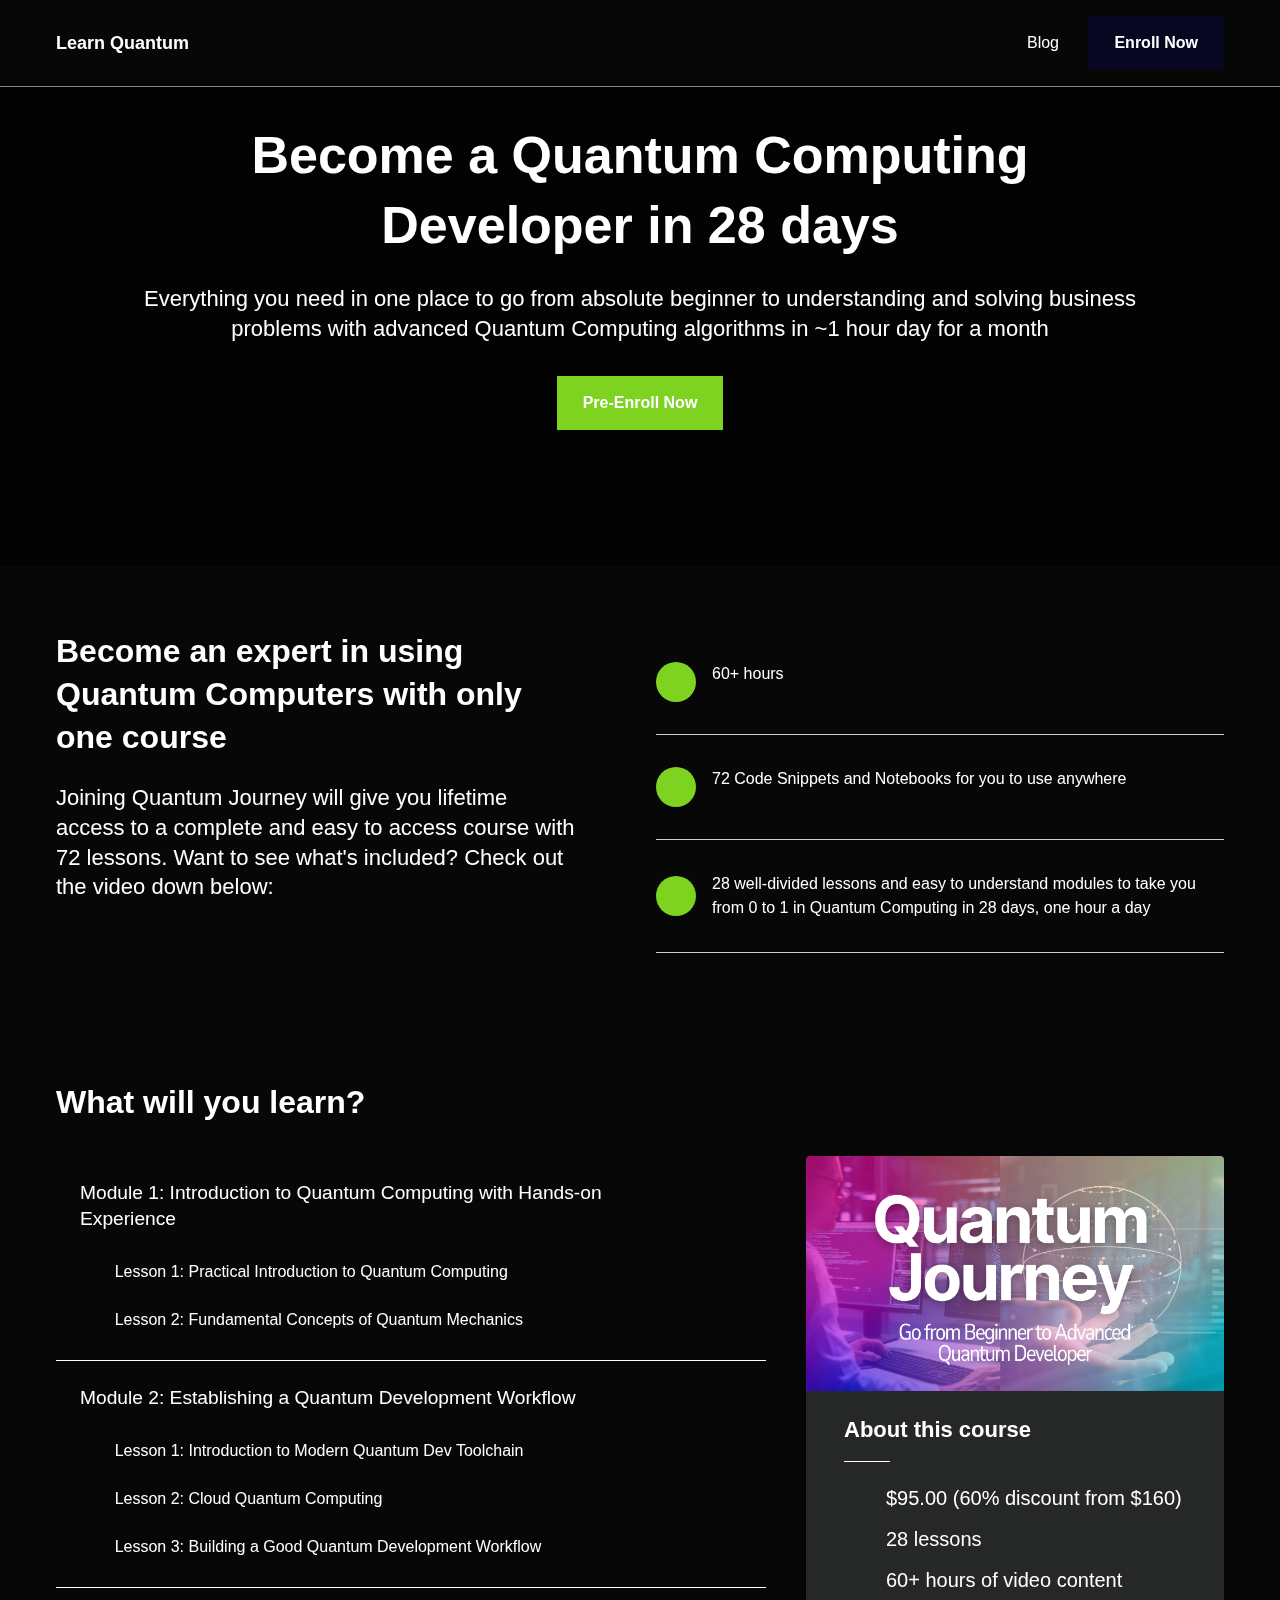
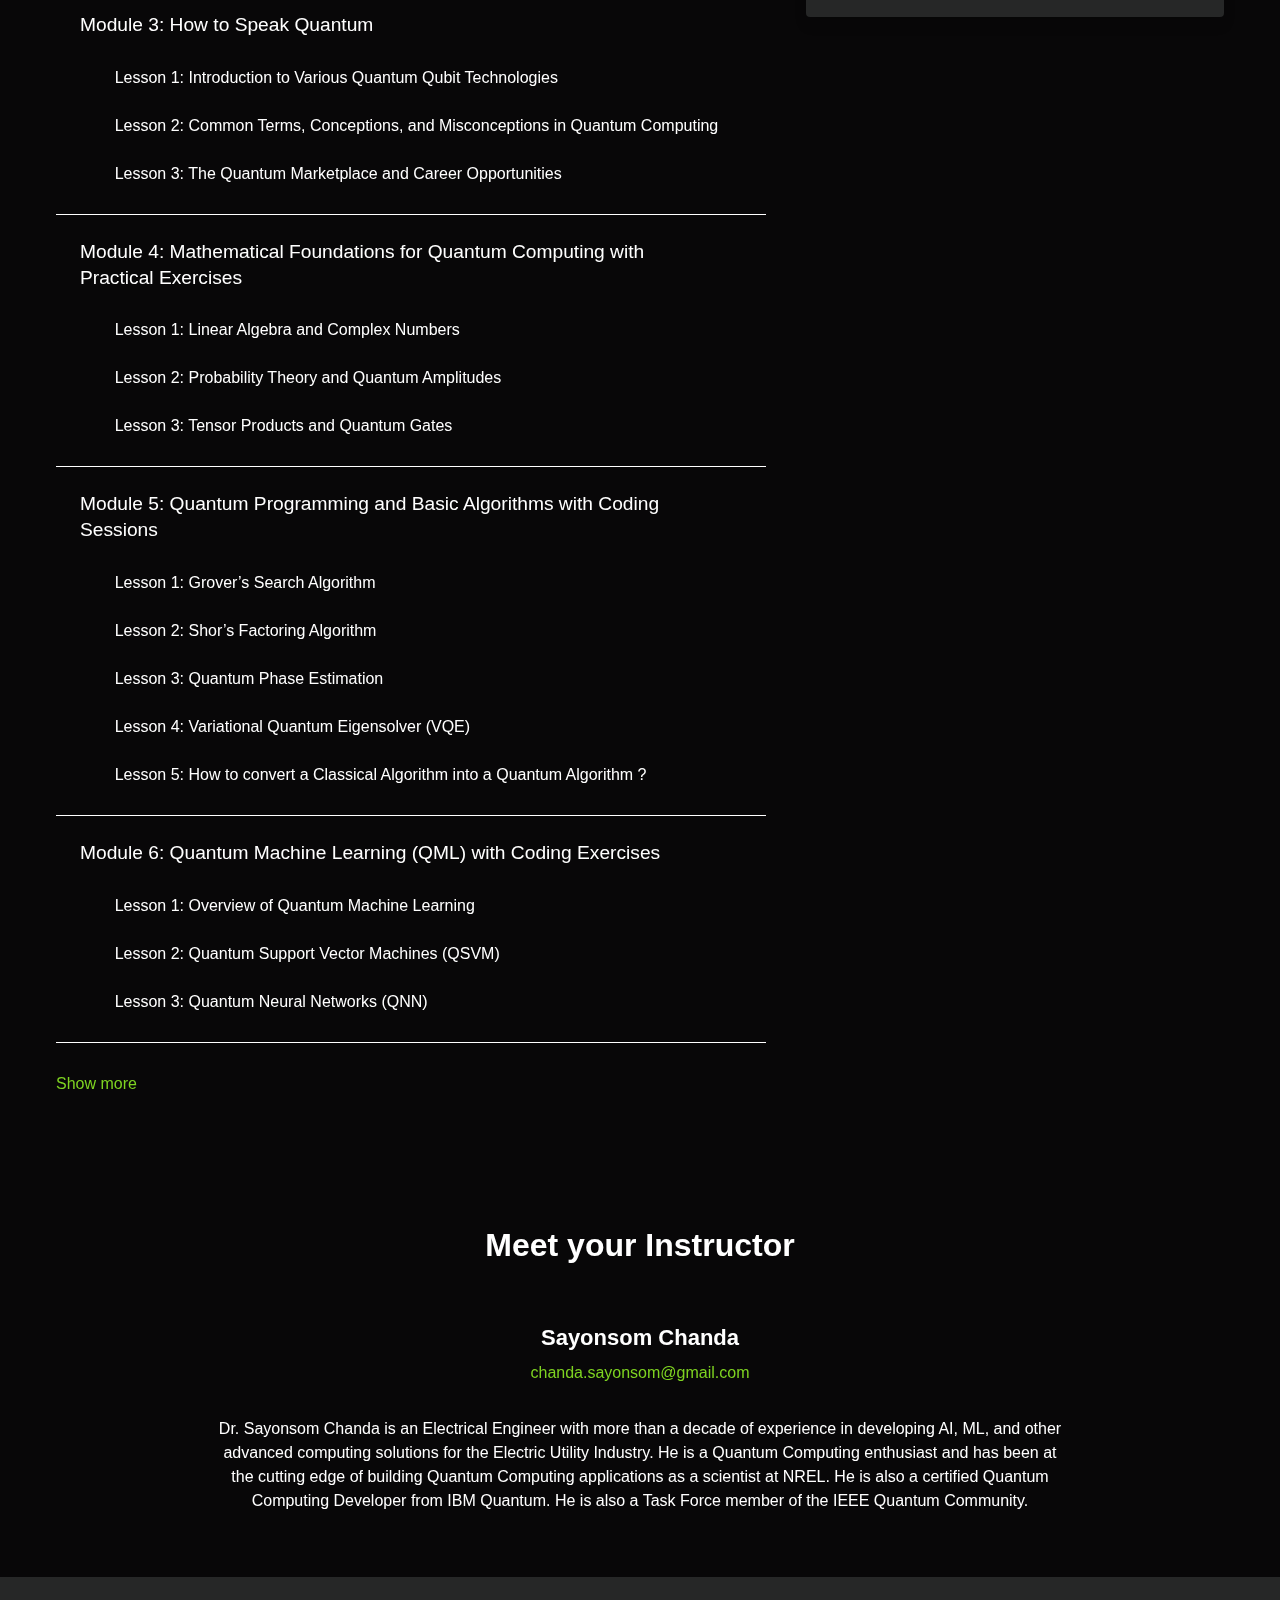
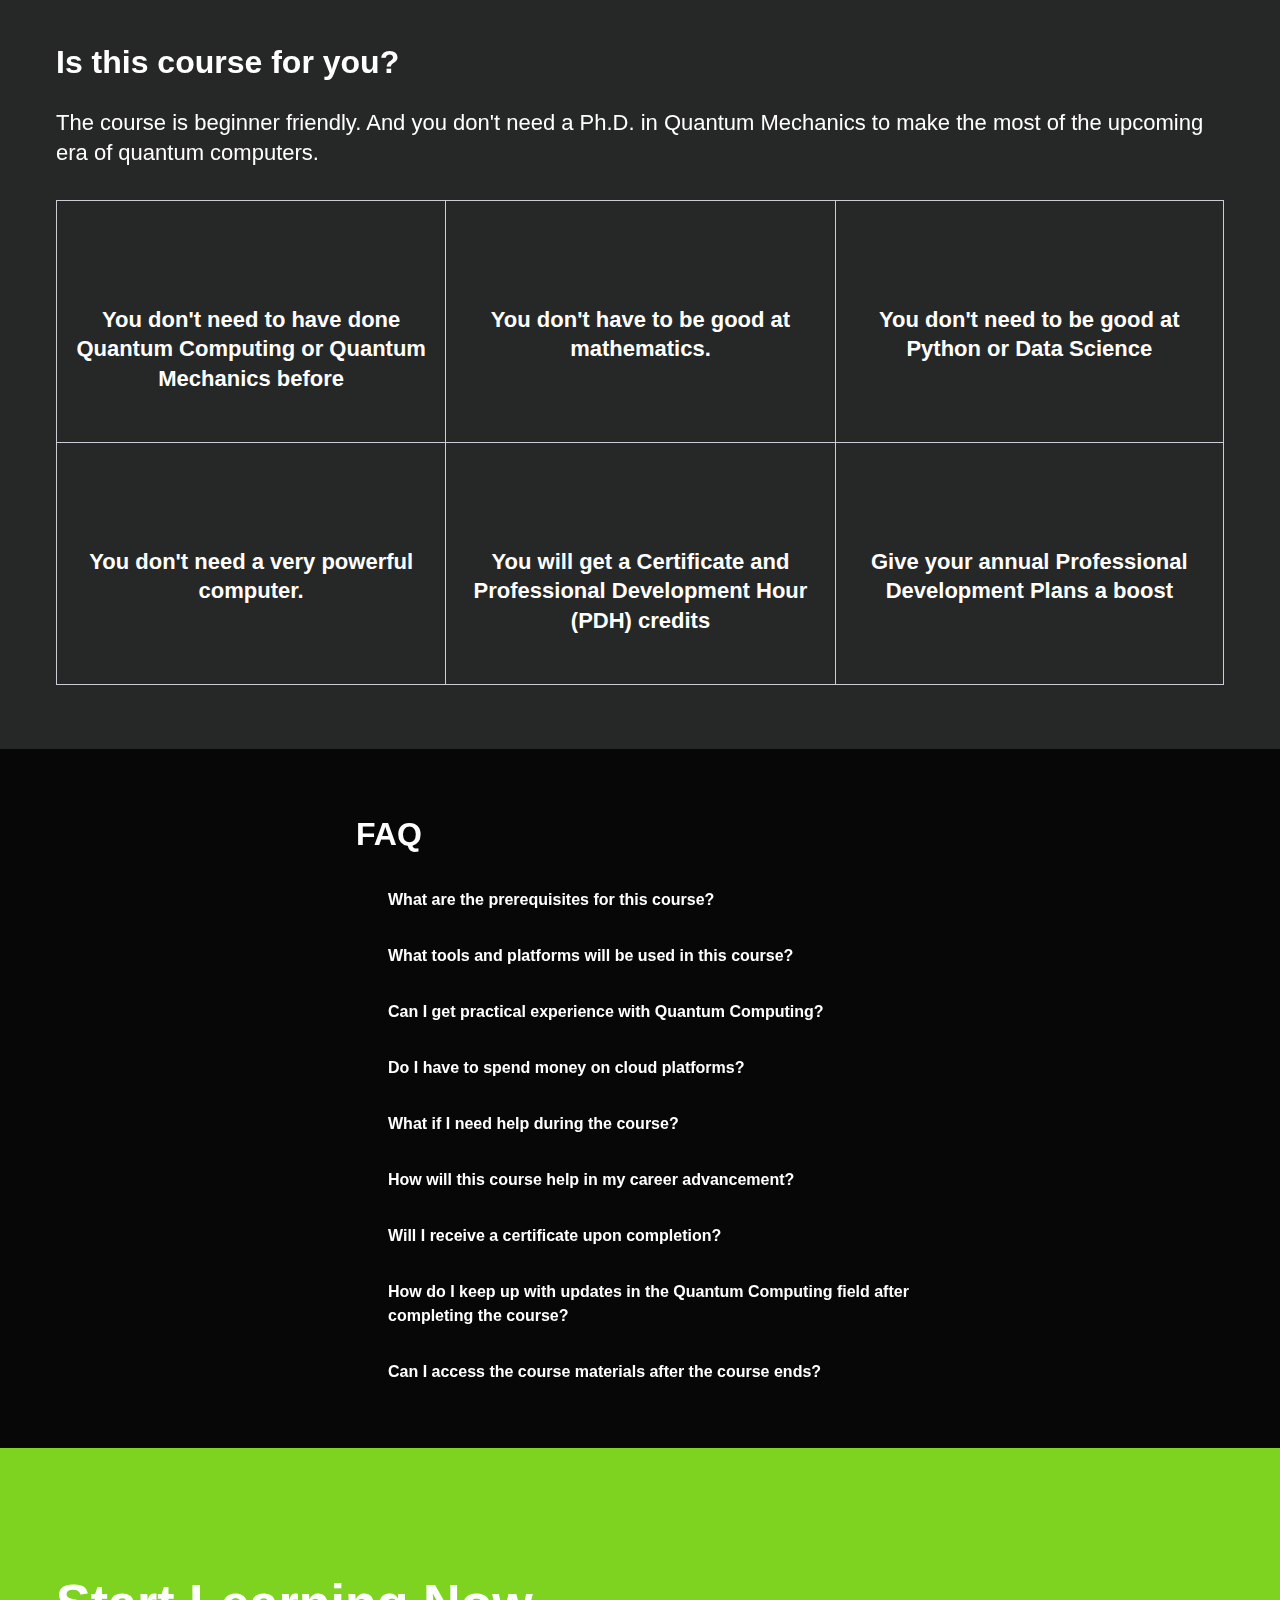
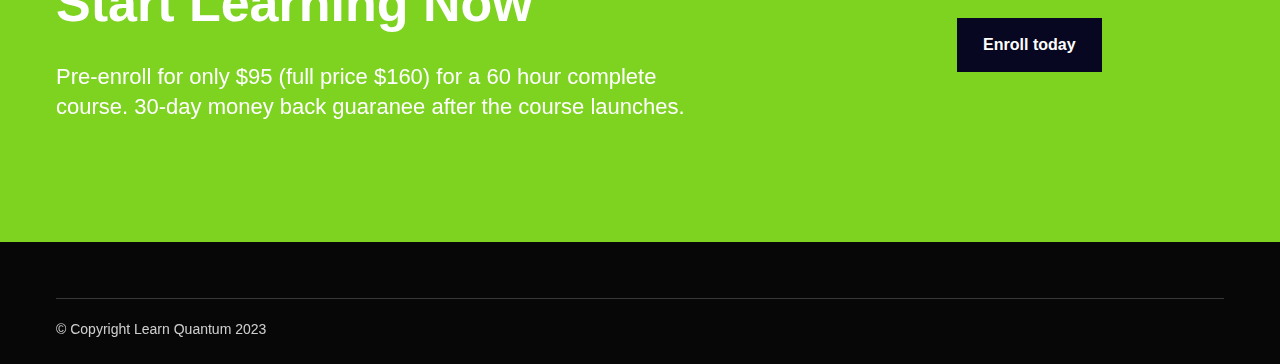
==== index.html @ 48085411 "Trying to fix the landing page issue" ====
<!DOCTYPE html>
<!-- saved from url=(0050)https://learnquantum.thinkific.com/courses/lessons -->
<html lang="en"><head><meta http-equiv="Content-Type" content="text/html; charset=UTF-8"><meta http-equiv="origin-trial" content="[base64]">
    <meta name="csrf-param" content="authenticity_token">
<meta name="csrf-token" content="tGWP9KN7c218ZkmlUDwcyHSHSH9ABCd+tDwhl5F++EhyB0mMakjumV2gH4F+7EODOamdtB4tlanwsJ3ir7+9jQ==">
<link rel="stylesheet" media="all" href="./Quantum Journey_ Become a Quantum Developer in 2024_files/custom_site_theme_required-b0a422668e16cb757b623d2a6876edcbf0896643931f4d630abeac7c22f41580.css">
<link href="./Quantum Journey_ Become a Quantum Developer in 2024_files/toga-icons.css" rel="stylesheet" type="text/css">
<link href="./Quantum Journey_ Become a Quantum Developer in 2024_files/toga-product-icons.css" rel="stylesheet" type="text/css">
<style type="text/css">
.remote-sign-in__vendor-logins .remote-sign-in__vendor-list-item {
  margin: 0 0.25rem;
}

.remote-sign-in__vendor-logins .remote-sign-in__vendor-list-item a:is(
  .facebook,
  .google,
  .linkedin,
  .apple,
  .thinkific-accounts
) {
  background-color: #ffffff;
  border: 1px solid #cacccd;
  font-size: 1.5rem;
  height: 3rem;
  width: 3rem;
}

.remote-sign-in__vendor-logins .remote-sign-in__vendor-list-item a.thinkific-accounts {
  display: inline-flex;
  position: relative;
  width: 48px;
  height: 48px;
  border: 1px solid #cacccd;
  border-radius: 100%;
  font-size: 6px;
  align-items: center;
  justify-content: center;
}

.thinkific-accounts:after {
  content: 'Thinkific Accounts';
  position: absolute;
  background: #889EE2;
  background: linear-gradient(to bottom, #889EE2, #A0CEE8);
  background-clip: text;
  color: transparent;
  -webkit-background-clip: text;
  -webkit-text-fill-color: transparent;
}

.remote-sign-in__vendor-logins .remote-sign-in__vendor-list-item a:is(
  :hover,
  :focus,
  :active
) {
  background-color: #f2f3f5;
  box-shadow: none;
}

.remote-sign-in__vendor-logins .remote-sign-in__vendor-list-item a.facebook i {
  color: #35579c;
}

.remote-sign-in__vendor-logins .remote-sign-in__vendor-list-item a.linkedin i {
  color: #007bba;
}

.remote-sign-in__vendor-logins .remote-sign-in__vendor-list-item a.apple i {
  color: #000000;
}

.remote-sign-in__vendor-logins .remote-sign-in__vendor-list-item a.google i {
  background: linear-gradient(to bottom left, transparent 49%, #fbbc05 50%) 0 25%/48% 40%,
  linear-gradient(to top left, transparent 49%, #fbbc05 50%) 0 75%/48% 40%,
  linear-gradient(-40deg, transparent 53%, #ea4335 54%),
  linear-gradient(45deg, transparent 46%, #4285f4 48%), #34a853;
  background-clip: text;
  background-repeat: no-repeat;
  color: transparent;
  -webkit-background-clip: text;
  -webkit-text-fill-color: transparent;
}
</style>









<script src="./Quantum Journey_ Become a Quantum Developer in 2024_files/cb=gapi.loaded_0" async=""></script><script src="./Quantum Journey_ Become a Quantum Developer in 2024_files/all.js" async="" crossorigin="anonymous"></script><script type="text/javascript" async="" src="./Quantum Journey_ Become a Quantum Developer in 2024_files/plusone.js" gapi_processed="true"></script><script id="twitter-wjs" src="./Quantum Journey_ Become a Quantum Developer in 2024_files/widgets.js"></script><script id="facebook-jssdk" src="./Quantum Journey_ Become a Quantum Developer in 2024_files/all(1).js"></script><script type="text/javascript" async="" src="./Quantum Journey_ Become a Quantum Developer in 2024_files/recaptcha__en.js" crossorigin="anonymous" integrity="sha384-jmuBB3ajBz67HkD9EOwlByuyyxCYut7RyJGCbt+luJzVIFeqE/GGKvIVjUTdjP4o"></script><script async="" src="./Quantum Journey_ Become a Quantum Developer in 2024_files/analytics.js"></script><script>
  window.Thinkific = window.Thinkific || {};
  window.Thinkific.translations = {"en.js_app_upload_image":"Preview (Click 'Save Changes' to keep this change)","en.js_app_checkout_coupons_please_wait":"Please wait...","en.js_app_checkout_manager_sign_up":"Sign up with LinkedIn","en.js_app_checkout_manager_sign_in":"Sign in with LinkedIn","en.js_app_invalid_coupon_code":"Invalid coupon code","en.js_app_checkout_please_wait":"Please wait...","en.js_app_payment_errors.invalid_number":"The card number is not a valid credit card number.","en.js_app_payment_errors.invalid_expiry_month":"The card's expiration month is invalid.","en.js_app_payment_errors.invalid_expiry_year":"The card's expiration year is invalid.","en.js_app_payment_errors.invalid_cvc":"The card's security code is invalid.","en.js_app_payment_errors.incorrect_number":"The card's number is incorrect.","en.js_app_payment_errors.expired_card":"The card has expired.","en.js_app_payment_errors.incorrect_cvc":"The card's security code is incorrect.","en.js_app_payment_errors.incorrect_zip":"The card's zip code failed validation.","en.js_app_payment_errors.card_declined":"The payment was declined. Please contact your bank and try again.","en.js_app_payment_errors.missing":"We couldn’t find a credit card for this customer.","en.js_app_payment_errors.processing_error":"An error occurred while processing the card.","en.js_app_payment_errors.incomplete_number":"The card number is incomplete.","en.js_app_payment_errors.incomplete_expiry":"The expiry date is incomplete.","en.js_app_payment_errors.incomplete_cvc":"The security code is incomplete.","en.js_app_payment_errors.payment_intent_authentication_failure":"Secure authentication couldn’t be completed. Please try using a different card.","en.js_app_payment_errors.setup_intent_authentication_failure":"Secure authentication couldn’t be completed. Please try using a different card.","en.js_app_payment_errors.transaction_declined":"The transaction was declined. Please try again.","en.js_app_payment_errors.add_card_contact_bank_error":"Your card could not be added. Please try another card or contact your card issuer for assistance.","en.js_app_payment_errors.add_card_try_again_error":"The card could not be added. Please try again.","en.js_app_payment_errors.insufficient_funds":"Your card cannot be saved due to insufficient funds. Please top up your card or try another card.","en.js_app_payment_errors.card_not_supported":"Your card does not support this type of purchase. Please try another card or contact your card issuer for assistance.","en.js_app_payment_errors.currency_not_supported":"Your payment was declined by your card issuer as this currency is not supported by your card. Please try another card."};
  
  window.Thinkific.t = function(key) {
    var locale = "en";
    var localeAndKey = locale + key
    translation = this.translations[localeAndKey];
    if (!translation) {
      // Currently stripe credit card form uses a regex to test for this prefix:
      // `Translation missing`, to indicate that the translation does not exist.
      // If this is changed then the regex in
      // app/assets/javascripts/libs/stripe_credit_card_form.js needs to change too.
      return "Translation missing: " + localeAndKey + "!"
    }
    return translation;
  };
</script>

<script>
  (function(i,s,o,g,r,a,m){i['GoogleAnalyticsObject']=r;i[r]=i[r]||function(){
    (i[r].q=i[r].q||[]).push(arguments)},i[r].l=1*new Date();a=s.createElement(o),
    m=s.getElementsByTagName(o)[0];a.async=1;a.src=g;m.parentNode.insertBefore(a,m)
  })(window,document,'script','//www.google-analytics.com/analytics.js','ga');
  
  var thinkific_google_analytics_disabled = ""
  if (!thinkific_google_analytics_disabled) {
    var tcd = "thinkific.com";
    ga('create', 'UA-30557184-1', 'auto', { 'cookieDomain': tcd });
    ga('send', 'pageview');
  }
  
  var tenantGoogleAnalyticsKey = "";
  
  if(tenantGoogleAnalyticsKey) {
    var tenantCD = "learnquantum.thinkific.com";
    ga('create', tenantGoogleAnalyticsKey, 'auto', { 'name': 'tenantTracker', 'cookieDomain': tenantCD });
    ga('tenantTracker.send', 'pageview');
  }
</script>

<!-- / VOLT-9: jQuery version upgrade ▼ -->
<script src="./Quantum Journey_ Become a Quantum Developer in 2024_files/jquery.min.js"></script>
<script src="./Quantum Journey_ Become a Quantum Developer in 2024_files/jquery-migrate.js"></script>
<!-- / VOLT-9: jQuery version upgrade ▲ -->
<script src="./Quantum Journey_ Become a Quantum Developer in 2024_files/rails.min.js"></script>
<script src="./Quantum Journey_ Become a Quantum Developer in 2024_files/application-themes-v2-d292764bf64fd2ede1c912b8f5d897aed18640cee6905c2816f23484d978fd7c.js"></script>

<script src="./Quantum Journey_ Become a Quantum Developer in 2024_files/api.js"></script>



    


<meta http-equiv="X-UA-Compatible" content="IE=edge">
<meta name="viewport" content="width=device-width, initial-scale=1">
<meta name="apple-mobile-web-app-status-bar-style" content="black">
<link rel="apple-touch-icon" type="image/png" href="https://cdn.thinkific.com/51/20180809/f1a1de9d3260c96d3a81ee781bc9808e.ico">
<link rel="icon" type="image/png" href="https://cdn.thinkific.com/51/20180809/f1a1de9d3260c96d3a81ee781bc9808e.ico">


  <meta property="og:site_name" content="Learn Quantum">

  <meta property="og:url" content="https://learnquantum.thinkific.com/courses/lessons">

  <meta property="og:title" content="Quantum Journey: Become a Quantum Developer in 2024">

  <meta name="description" content="Master the skills needed to lead in the fast-evolving field of quantum computing. Designed for seasoned data scientist or an aspiring AI professional, our comprehensive course offers hands-on experience with quantum algorithms, qubits, and quantum machine learning.">

  <meta property="og:description" content="Master the skills needed to lead in the fast-evolving field of quantum computing. Designed for seasoned data scientist or an aspiring AI professional, our comprehensive course offers hands-on experience with quantum algorithms, qubits, and quantum machine learning.">

  <meta property="og:image" content="https://import.cdn.thinkific.com/791593/cmye4fNTKlSrqMBE9ffw_Course%20Banner%20(760%20x%20420%20px).png">

  <meta name="twitter:card" content="summary_large_image">







  <title>Quantum Journey: Become a Quantum Developer in 2024</title>



  <meta name="keywords" content="quantum computing, qubits, quantum machine learning, artificial intelligence, machine learning, data science">





    

  

    



    

<style>
  
</style>





  <link href="./Quantum Journey_ Become a Quantum Developer in 2024_files/css" rel="stylesheet">

  <link href="./Quantum Journey_ Become a Quantum Developer in 2024_files/css(1)" rel="stylesheet">


<link href="./Quantum Journey_ Become a Quantum Developer in 2024_files/font-awesome.min.css" rel="stylesheet">


  <style type="text/css" data-bundle="true">/*! normalize.css v7.0.0 | MIT License | github.com/necolas/normalize.css */html{line-height:1.15;-ms-text-size-adjust:100%;-webkit-text-size-adjust:100%}body{margin:0}article,aside,footer,header,nav,section{display:block}h1{font-size:2em}figcaption,figure,main{display:block}figure{margin:1em 40px}hr{box-sizing:content-box;height:0;overflow:visible}pre{font-family:monospace, monospace;font-size:1em}a{background-color:transparent;-webkit-text-decoration-skip:objects}abbr[title]{border-bottom:none;text-decoration:underline;text-decoration:underline dotted}b,strong{font-weight:inherit}b,strong{font-weight:bolder}code,kbd,samp{font-family:monospace, monospace;font-size:1em}dfn{font-style:italic}mark{background-color:#ff0;color:#000}small{font-size:80%}sub,sup{font-size:75%;line-height:0;position:relative;vertical-align:baseline}sub{bottom:-0.25em}sup{top:-0.5em}audio,video{display:inline-block}audio:not([controls]){display:none;height:0}img{border-style:none}svg:not(:root){overflow:hidden}button,input,optgroup,select,textarea{font-family:sans-serif;font-size:100%;line-height:1.15;margin:0}button,input{overflow:visible}button,select{text-transform:none}button,html [type="button"],[type="reset"],[type="submit"]{-webkit-appearance:button}button::-moz-focus-inner,[type="button"]::-moz-focus-inner,[type="reset"]::-moz-focus-inner,[type="submit"]::-moz-focus-inner{border-style:none;padding:0}button:-moz-focusring,[type="button"]:-moz-focusring,[type="reset"]:-moz-focusring,[type="submit"]:-moz-focusring{outline:1px dotted ButtonText}fieldset{padding:0.35em 0.75em 0.625em}legend{box-sizing:border-box;color:inherit;display:table;max-width:100%;padding:0;white-space:normal}progress{display:inline-block;vertical-align:baseline}textarea{overflow:auto}[type="checkbox"],[type="radio"]{box-sizing:border-box;padding:0}[type="number"]::-webkit-inner-spin-button,[type="number"]::-webkit-outer-spin-button{height:auto}[type="search"]{-webkit-appearance:textfield;outline-offset:-2px}[type="search"]::-webkit-search-cancel-button,[type="search"]::-webkit-search-decoration{-webkit-appearance:none}::-webkit-file-upload-button{-webkit-appearance:button;font:inherit}details,menu{display:block}summary{display:list-item}canvas{display:inline-block}template{display:none}[hidden]{display:none}html,body,div,span,applet,object,iframe,h1,h2,h3,h4,h5,h6,p,blockquote,pre,a,abbr,acronym,address,big,cite,code,del,dfn,em,img,ins,kbd,q,s,samp,small,strike,strong,sub,sup,tt,var,b,u,i,dl,dt,dd,ol,ul,li,fieldset,form,label,legend,table,caption,tbody,tfoot,thead,tr,th,td,article,aside,canvas,details,embed,figure,figcaption,footer,header,hgroup,menu,nav,output,ruby,section,summary,time,mark,audio,video{margin-top:0}.owl-carousel,.owl-carousel .owl-item{-webkit-tap-highlight-color:transparent;position:relative}.owl-carousel{display:none;width:100%;z-index:1}.owl-carousel .owl-stage{position:relative;-ms-touch-action:pan-Y;-moz-backface-visibility:hidden}.owl-carousel .owl-stage:after{content:".";display:block;clear:both;visibility:hidden;line-height:0;height:0}.owl-carousel .owl-stage-outer{position:relative;overflow:hidden;-webkit-transform:translate3d(0, 0, 0)}.owl-carousel .owl-item,.owl-carousel .owl-wrapper{-webkit-backface-visibility:hidden;-moz-backface-visibility:hidden;-ms-backface-visibility:hidden;-webkit-transform:translate3d(0, 0, 0);-moz-transform:translate3d(0, 0, 0);-ms-transform:translate3d(0, 0, 0)}.owl-carousel .owl-item{min-height:1px;float:left;-webkit-backface-visibility:hidden;-webkit-touch-callout:none}.owl-carousel .owl-item img{display:block;width:100%}.owl-carousel .owl-dots.disabled,.owl-carousel .owl-nav.disabled{display:none}.no-js .owl-carousel,.owl-carousel.owl-loaded{display:block}.owl-carousel .owl-dot,.owl-carousel .owl-nav .owl-next,.owl-carousel .owl-nav .owl-prev{cursor:pointer;cursor:hand;-webkit-user-select:none;-khtml-user-select:none;-moz-user-select:none;-ms-user-select:none;user-select:none}.owl-carousel.owl-loading{opacity:0;display:block}.owl-carousel.owl-hidden{opacity:0}.owl-carousel.owl-refresh .owl-item{visibility:hidden}.owl-carousel.owl-drag .owl-item{-webkit-user-select:none;-moz-user-select:none;-ms-user-select:none;user-select:none}.owl-carousel.owl-grab{cursor:move;cursor:grab}.owl-carousel.owl-rtl{direction:rtl}.owl-carousel.owl-rtl .owl-item{float:right}.owl-carousel .animated{animation-duration:1s;animation-fill-mode:both}.owl-carousel .owl-animated-in{z-index:0}.owl-carousel .owl-animated-out{z-index:1}.owl-carousel .fadeOut{animation-name:fadeOut}@keyframes fadeOut{0%{opacity:1}100%{opacity:0}}.owl-height{transition:height .5s ease-in-out}.owl-carousel .owl-item .owl-lazy{opacity:0;transition:opacity .4s ease}.owl-carousel .owl-item img.owl-lazy{transform-style:preserve-3d}.owl-carousel .owl-video-wrapper{position:relative;height:100%;background:#000}.owl-carousel .owl-video-play-icon{position:absolute;height:80px;width:80px;left:50%;top:50%;margin-left:-40px;margin-top:-40px;background:url(owl.video.play.png) no-repeat;cursor:pointer;z-index:1;-webkit-backface-visibility:hidden;transition:transform .1s ease}.owl-carousel .owl-video-play-icon:hover{-ms-transform:scale(1.3, 1.3);transform:scale(1.3, 1.3)}.owl-carousel .owl-video-playing .owl-video-play-icon,.owl-carousel .owl-video-playing .owl-video-tn{display:none}.owl-carousel .owl-video-tn{opacity:0;height:100%;background-position:center center;background-repeat:no-repeat;background-size:contain;transition:opacity .4s ease}.owl-carousel .owl-video-frame{position:relative;z-index:1;height:100%;width:100%}html{font-size:16px;-ms-box-sizing:border-box;-moz-box-sizing:border-box;-webkit-box-sizing:border-box;box-sizing:border-box;scroll-behavior:smooth}@media all and (min-width: 768px){html{font-size:16px}}*,*:before,*:after{box-sizing:inherit}a{-webkit-transition:all 200ms ease;-moz-transition:all 200ms ease;transition:all 200ms ease;color:#7ed321}a:hover,a:focus,a:active{color:#569117}.open a{-webkit-transition:background-color 200ms ease,color 200ms ease;-moz-transition:background-color 200ms ease,color 200ms ease;transition:background-color 200ms ease,color 200ms ease}body{display:-webkit-box;display:-moz-box;display:box;display:-webkit-flex;display:-moz-flex;display:-ms-flexbox;display:flex;-webkit-box-orient:vertical;-moz-box-orient:vertical;-spec-box-orient:vertical;box-orient:vertical;-webkit-box-direction:normal;-moz-box-direction:normal;-spec-box-direction:normal;box-direction:normal;-webkit-flex-direction:column;-moz-flex-direction:column;-spec-flex-direction:column;flex-direction:column;-ms-flex-direction:column;position:relative;height:100vh;margin:0;padding:0;background-color:#080708;color:#fff;overflow-x:hidden}.button{-webkit-transition:all 200ms ease,font-size 200ms ease;-moz-transition:all 200ms ease,font-size 200ms ease;transition:all 200ms ease,font-size 200ms ease;display:inline-block;padding:16px 24px;border:2px solid transparent;border-radius:0;font-family:"Inter",sans-serif;font-size:16px;font-weight:600;line-height:normal;text-align:center;text-decoration:none;cursor:pointer}@media all and (min-width: 768px){.button{font-size:16px}}.button:active,.button:hover,.button:focus{-webkit-transition:all 300ms ease,box-shadow 400ms ease;-moz-transition:all 300ms ease,box-shadow 400ms ease;transition:all 300ms ease,box-shadow 400ms ease;box-shadow:0 8px 16px 0 rgba(0,0,0,0.25)}.button-block{display:block;width:100%}.button-large{padding:15px 30px}.button-primary{border:2px solid transparent;border-radius:0px;background-color:#7ed321;color:#fff}.button-primary:active,.button-primary:hover,.button-primary:focus{border-color:transparent;background:#569117;color:#fff;box-shadow:0px 1px 2px rgba(0,0,0,0.15)}.button-secondary{border:2px solid none;border-radius:0px;background-color:#070722;color:#fff}.button-secondary:active,.button-secondary:hover,.button-secondary:focus{border-color:none;background:#141461;color:#fff;box-shadow:0px 1px 2px rgba(0,0,0,0.15)}form,input,textarea,label,fieldset,legend,select,optgroup,option,datalist,keygen,output{color:#fff}form:focus,input:focus,textarea:focus,label:focus,fieldset:focus,legend:focus,select:focus,optgroup:focus,option:focus,datalist:focus,keygen:focus,output:focus{outline:2px solid #7ed321;outline-offset:-2px;outline-style:solid}fieldset{padding:0;border:0}input[type="text"],input[type="email"],input[type="password"],input[type="search"]{-webkit-appearance:none;-moz-appearance:none;-ms-appearance:none;-o-appearance:none;-spec-appearance:none;appearance:none}input[type="text"],input[type="text"]:active,input[type="text"]:hover,input[type="email"],input[type="email"]:active,input[type="email"]:hover,input[type="password"],input[type="password"]:active,input[type="password"]:hover,input[type="search"],input[type="search"]:active,input[type="search"]:hover{border-radius:0;-webkit-border-radius:0}input[type="text"]:active,input[type="text"]:hover,input[type="email"]:active,input[type="email"]:hover,input[type="password"]:active,input[type="password"]:hover,input[type="search"]:active,input[type="search"]:hover{border-color:#7ed321}input[type="checkbox"]{display:inline-block;width:auto;margin-right:0.5rem}select:active,select:hover{border-color:#7ed321}select.form__control{-webkit-appearance:none;-moz-appearance:none;-ms-appearance:none;-o-appearance:none;-spec-appearance:none;appearance:none;padding-right:32px}.form__group{display:-webkit-box;display:-moz-box;display:box;display:-webkit-flex;display:-moz-flex;display:-ms-flexbox;display:flex;-webkit-box-lines:multiple;-moz-box-lines:multiple;-spec-box-lines:multiple;box-lines:multiple;-webkit-flex-wrap:wrap;-moz-flex-wrap:wrap;-ms-flex-wrap:wrap;-spec-flex-wrap:wrap;flex-wrap:wrap;-webkit-box-align:center;-moz-box-align:center;-spec-box-align:center;box-align:center;-webkit-align-items:center;-moz-align-items:center;-ms-align-items:center;-o-align-items:center;-spec-align-items:center;align-items:center;-ms-flex-align:center;margin:0 0 1rem}.form__group:after,.form__group:before{-webkit-flex-basis:0;-moz-flex-basis:0;-spec-flex-basis:0;flex-basis:0;-ms-flex-preferred-size:0;order:1}.form__group .input__group{-webkit-flex-grow:1;-moz-flex-grow:1;-spec-flex-grow:1;flex-grow:1;-ms-flex-positive:1;width:100%}@media all and (min-width: 768px){.form__group .input__group{width:unset;margin-right:1rem}}.form__group .input__group:last-child{margin-top:1rem}@media all and (min-width: 768px){.form__group .input__group:last-child{margin-top:0;margin-right:0}}@media all and (max-width: 767px){.form__group .button{display:block;width:100%}}.form__group .form__notice{margin:0}.form__error-msg{display:inline-block;margin:0;color:#E75725;font-size:14px;font-weight:400}.form__label+.form__button-group{-webkit-align-self:flex-end;-moz-align-self:flex-end;-spec-align-self:flex-end;align-self:flex-end;-ms-flex-item-align:end;width:100%;padding-top:1rem}@media all and (min-width: 480px){.form__label+.form__button-group{width:25%;margin-left:1rem;padding-top:0}}@media all and (max-width: 479px){.form__button-group .button{width:100%}}.form__label{color:#fff;font-size:14px;font-weight:bold;line-height:2}.form__label input,.form__label textarea{display:block}.form__label input[type="checkbox"]{display:inline-block;width:auto;margin-right:5px;font-size:16px}.form__label--checkbox{font-weight:normal}.form__remember-me,.form__forgot-password{font-size:0.75rem;line-height:2}.form__forgot-password{margin-right:0;margin-left:auto;text-align:right}.form__select-label{display:inline-block;position:relative;width:100%}.form__select-label:after{display:block;position:absolute;top:50%;right:14px;font-family:"FontAwesome";font-size:1.2rem;content:"\f0d7";z-index:102;pointer-events:none}.form__select-no-label{display:inline-block;position:relative}.form__select-no-label:after{-webkit-transform:translatey(-50%);-moz-transform:translatey(-50%);-ms-transform:translatey(-50%);-o-transform:translatey(-50%);-spec-transform:translatey(-50%);transform:translatey(-50%);display:block;position:absolute;top:50%;right:14px;font-family:"FontAwesome";font-size:1rem;content:"\f0d7";z-index:101;pointer-events:none}.form__search{display:block;position:relative}.form__search:after{-webkit-transform:translatey(-50%);-moz-transform:translatey(-50%);-ms-transform:translatey(-50%);-o-transform:translatey(-50%);-spec-transform:translatey(-50%);transform:translatey(-50%);display:inline-block;position:absolute;top:50%;right:1rem;width:1rem;height:1rem;color:#fff;font-family:"FontAwesome";font-size:20px;line-height:1rem;text-align:center;content:"\f002";pointer-events:none}.form__control{-webkit-transition:border-color 200ms ease,outline 200ms ease;-moz-transition:border-color 200ms ease,outline 200ms ease;transition:border-color 200ms ease,outline 200ms ease;display:block;width:100%;padding:12px;border:2px solid #4c4e4e;border-radius:0;background-color:#262727;font-size:16px;line-height:normal}.form__control[readonly]{background-color:#252626}.form__control:active,.form__control:hover{-webkit-transition:border-color 200ms ease,outline 200ms ease;-moz-transition:border-color 200ms ease,outline 200ms ease;transition:border-color 200ms ease,outline 200ms ease}.form__control.form__control-search{padding-right:32px}.form__control.input--error{border:2px solid #E75725}.form__control.input--error:hover,.form__control.input--error:focus,.form__control.input--error:active{border-color:#E75725;outline-color:#E75725}.form__control.input--success{border:2px solid #216E2F}.form__control.input--success:hover,.form__control.input--success:focus,.form__control.input--success:active{border-color:#216E2F;outline-color:#216E2F}.form__notice,.form-error__list{width:100%;font-size:14px}.form__notice{font-style:italic}.form-error__list{color:#E75725}.honeypot-field{position:absolute;width:1px;height:1px;overflow:hidden}::-webkit-input-placeholder{color:#fff}::-moz-placeholder{color:#fff}:-ms-input-placeholder{color:#fff}:-moz-placeholder{color:#fff}::placeholder{color:#fff}ol,ul,li{margin:0;padding:0}ul{list-style:none}.section__body ol,.section__body ul{margin-left:2rem}.section__body ul{list-style:initial}figure{position:relative;margin:0 0 1rem}figure img{display:block;width:100%}figcaption{display:block;position:absolute;bottom:0;left:0;width:100%;padding:0.5rem 1rem;font-size:14px;font-style:italic;z-index:0}figcaption:before{display:block;position:absolute;top:0;left:0;width:100%;height:100%;background-color:#262727;content:"";opacity:0.7;z-index:-1}.img-responsive{display:block;width:100%;height:auto}.embed-responsive{position:relative;height:0;padding-bottom:56.25%}@media all and (min-width: 768px){.embed-responsive{padding-top:25px;padding-bottom:53.25%}}.embed-responsive iframe{position:absolute;top:0;left:0;width:100%;height:100%}@media all and (max-width: 767px){[class*="__wrapper"]>[class*="__menu"] ul{box-shadow:1px 1px 0 rgba(0,0,0,0.05)}}@media all and (min-width: 992px){[class*="__wrapper"]>[class*="__menu"] ul{box-shadow:1px 1px 0 rgba(0,0,0,0.05)}}[class*="__wrapper"]>[class*="__menu"] li{display:block}[class*="__wrapper"]>[class*="__menu"] li a{-webkit-transition:color 0 ease;-moz-transition:color 0 ease;transition:color 0 ease;display:block;position:relative;padding:8px 16px;background-color:#262727;color:#7ed321;font-weight:500;text-align:left;text-decoration:none}[class*="__wrapper"]>[class*="__menu"] li a:active,[class*="__wrapper"]>[class*="__menu"] li a:hover{color:#569117}[class*="__wrapper"]>[class*="__menu"] li a:before{-webkit-transition:width 200ms ease-in-out;-moz-transition:width 200ms ease-in-out;transition:width 200ms ease-in-out;display:block;position:absolute;top:0;left:0;width:0;height:100%;background-color:#7ed321;content:""}[class*="__wrapper"]>[class*="__menu"] li a:active:before,[class*="__wrapper"]>[class*="__menu"] li a:hover:before,[class*="__wrapper"]>[class*="__menu"] li a.active:before{-webkit-transition:width 300ms ease-in-out;-moz-transition:width 300ms ease-in-out;transition:width 300ms ease-in-out;width:5px}@media screen and (min-width: 768px) and (max-width: 991px){[class*="__wrapper"]>[class*="__menu"] ul{border:0;border-bottom:1px solid #CACCD6;font-size:0}[class*="__wrapper"]>[class*="__menu"] li{display:inline-block;width:auto}[class*="__wrapper"]>[class*="__menu"] li:first-child a{border-left:1px solid #CACCD6}[class*="__wrapper"]>[class*="__menu"] li a{position:relative;top:1px;border-top:1px solid #CACCD6;border-right:1px solid #CACCD6;background-color:#262727;font-size:16px}[class*="__wrapper"]>[class*="__menu"] li a:before{content:none}[class*="__wrapper"]>[class*="__menu"] li a.active{border-bottom:1px solid #262727;background:#080708}}.pagination{display:-webkit-box;display:-moz-box;display:box;display:-webkit-flex;display:-moz-flex;display:-ms-flexbox;display:flex;-webkit-box-lines:multiple;-moz-box-lines:multiple;-spec-box-lines:multiple;box-lines:multiple;-webkit-flex-wrap:wrap;-moz-flex-wrap:wrap;-ms-flex-wrap:wrap;-spec-flex-wrap:wrap;flex-wrap:wrap;justify-content:center;width:100%}.pagination:after,.pagination:before{-webkit-flex-basis:0;-moz-flex-basis:0;-spec-flex-basis:0;flex-basis:0;-ms-flex-preferred-size:0;order:1}@media all and (min-width: 768px){.pagination{margin:0 0 2rem}}.pagination__pages{list-style:none}.pagination__pages li{display:inline-block}.pagination__pages li.active a{color:#7ed321}.pagination__pages li.active a:after{content:""}.pagination__pages a{position:relative;color:#569117;font-size:16px;font-weight:bold;text-decoration:none}@media all and (min-width: 768px){.pagination__pages a{font-size:14px}}.pagination__pages a:active,.pagination__pages a:hover{color:#7ed321}.pagination__pages .fa{margin:0 5px;font-size:1rem;font-weight:normal;vertical-align:middle}@media all and (min-width: 768px){.pagination__pages .fa{font-size:0.5rem}}.pagination__page-number{margin:0 2.5px}.pagination__page-number:active:after,.pagination__page-number:hover:after{content:""}.pagination__page-number:after{display:inline-block;position:absolute;bottom:-3px;left:0;width:100%;height:2px;background-color:#7ed321;content:none}.card{display:-webkit-box;display:-moz-box;display:box;display:-webkit-flex;display:-moz-flex;display:-ms-flexbox;display:flex;-webkit-box-orient:vertical;-moz-box-orient:vertical;-spec-box-orient:vertical;box-orient:vertical;-webkit-box-direction:normal;-moz-box-direction:normal;-spec-box-direction:normal;box-direction:normal;-webkit-flex-direction:column;-moz-flex-direction:column;-spec-flex-direction:column;flex-direction:column;-ms-flex-direction:column;-webkit-transition:-webkit-transform 200ms ease,background-color 200ms ease,box-shadow 200ms ease;-moz-transition:-moz-transform 200ms ease,background-color 200ms ease,box-shadow 200ms ease;transition:transform 200ms ease,background-color 200ms ease,box-shadow 200ms ease;position:relative;height:100%;border-radius:4px;background-color:#262727;color:#fff;text-decoration:none;box-shadow:0 1px 2px 0 rgba(0,0,0,0.15);-webkit-border-radius:4px;-moz-border-radius:4px;overflow:hidden}.card:active,.card:focus,.card:hover{-webkit-transition:-webkit-transform 200ms ease,background-color 200ms ease,box-shadow 200ms ease;-moz-transition:-moz-transform 200ms ease,background-color 200ms ease,box-shadow 200ms ease;transition:transform 200ms ease,background-color 200ms ease,box-shadow 200ms ease;background-color:#080708;color:#fff;box-shadow:0px 8px 12px 0px rgba(0,0,0,0.15)}.card h2,.card h3{color:#fff}.card a{text-decoration:none}.card__img-container{display:-webkit-box;display:-moz-box;display:box;display:-webkit-flex;display:-moz-flex;display:-ms-flexbox;display:flex;position:relative}.card__img{aspect-ratio:16 / 9;width:100%;object-fit:cover}.card__body-container{display:-webkit-box;display:-moz-box;display:box;display:-webkit-flex;display:-moz-flex;display:-ms-flexbox;display:flex;-webkit-box-orient:vertical;-moz-box-orient:vertical;-spec-box-orient:vertical;box-orient:vertical;-webkit-box-direction:normal;-moz-box-direction:normal;-spec-box-direction:normal;box-direction:normal;-webkit-flex-direction:column;-moz-flex-direction:column;-spec-flex-direction:column;flex-direction:column;-ms-flex-direction:column;height:100%}.card__body{width:100%;height:100%;padding:16px}.card__category{margin-bottom:8px;color:#fff;font-size:14px;text-transform:uppercase}.card__name{display:-webkit-box;text-overflow:ellipsis;overflow:hidden;-webkit-box-orient:vertical;-webkit-line-clamp:3;margin:0 0 1rem;font-family:"Libre Baskerville",sans-serif;font-size:20px;font-weight:600;line-height:1.25;margin-bottom:0}.card__product-info{display:-webkit-box;display:-moz-box;display:box;display:-webkit-flex;display:-moz-flex;display:-ms-flexbox;display:flex;-webkit-box-align:center;-moz-box-align:center;-spec-box-align:center;box-align:center;-webkit-align-items:center;-moz-align-items:center;-ms-align-items:center;-o-align-items:center;-spec-align-items:center;align-items:center;-ms-flex-align:center;color:#fff;font-size:14px}.card__product-info .toga-icon{margin-right:8px}.card__description{display:-webkit-box;text-overflow:ellipsis;overflow:hidden;-webkit-box-orient:vertical;-webkit-line-clamp:3;margin-top:8px;margin-bottom:0;color:#fff;font-weight:400}.card__price{display:-webkit-box;display:-moz-box;display:box;display:-webkit-flex;display:-moz-flex;display:-ms-flexbox;display:flex;margin-bottom:0;color:#fff;font-size:14px;line-height:1.5}.card__price-container{padding:0 16px 16px}.card__price-container strong{flex-shrink:0;margin-right:8px;color:#fff;font-family:"Libre Baskerville",sans-serif;font-size:20px;font-weight:600;line-height:1.35}.card__badge{display:inline-block;padding:4px 12px;border-radius:4px;box-shadow:0 1px 2px 0 rgba(0,0,0,0.15)}.card__badge--presell{display:block;position:absolute;top:16px;right:16px;background-color:#7ed321;color:#fff;z-index:103}.card__badge--free{background-color:#F0F8F1;color:#216E2F}.card__reviews{display:-webkit-box;display:-moz-box;display:box;display:-webkit-flex;display:-moz-flex;display:-ms-flexbox;display:flex;-webkit-box-align:center;-moz-box-align:center;-spec-box-align:center;box-align:center;-webkit-align-items:center;-moz-align-items:center;-ms-align-items:center;-o-align-items:center;-spec-align-items:center;align-items:center;-ms-flex-align:center;margin-top:8px;color:#fff;font-size:14px}.card__reviews .review__star{color:#FCCD56}.card__reviews-average{margin-left:8px;color:#fff;font-weight:bold}.card--community .toga-icon-people{font-size:18px}.card--category .card__body-container{padding:16px}.card--featured{-webkit-box-orient:vertical;-moz-box-orient:vertical;-spec-box-orient:vertical;box-orient:vertical;-webkit-box-direction:normal;-moz-box-direction:normal;-spec-box-direction:normal;box-direction:normal;-webkit-flex-direction:column;-moz-flex-direction:column;-spec-flex-direction:column;flex-direction:column;-ms-flex-direction:column}@media all and (min-width: 992px){.card--featured{-webkit-box-orient:horizontal;-moz-box-orient:horizontal;-spec-box-orient:horizontal;box-orient:horizontal;-webkit-box-direction:normal;-moz-box-direction:normal;-spec-box-direction:normal;box-direction:normal;-webkit-flex-direction:row;-moz-flex-direction:row;-spec-flex-direction:row;flex-direction:row;-ms-flex-direction:row}}@media all and (min-width: 992px){.card--featured .card__name{-webkit-line-clamp:2}.card--featured .card__img{width:368px}.card--featured .card__body-container{-webkit-box-orient:horizontal;-moz-box-orient:horizontal;-spec-box-orient:horizontal;box-orient:horizontal;-webkit-box-direction:normal;-moz-box-direction:normal;-spec-box-direction:normal;box-direction:normal;-webkit-flex-direction:row;-moz-flex-direction:row;-spec-flex-direction:row;flex-direction:row;-ms-flex-direction:row;-webkit-flex-basis:100%;-moz-flex-basis:100%;-spec-flex-basis:100%;flex-basis:100%;-ms-flex-preferred-size:100%}.card--featured .card__body{display:-webkit-box;display:-moz-box;display:box;display:-webkit-flex;display:-moz-flex;display:-ms-flexbox;display:flex;-webkit-box-orient:vertical;-moz-box-orient:vertical;-spec-box-orient:vertical;box-orient:vertical;-webkit-box-direction:normal;-moz-box-direction:normal;-spec-box-direction:normal;box-direction:normal;-webkit-flex-direction:column;-moz-flex-direction:column;-spec-flex-direction:column;flex-direction:column;-ms-flex-direction:column;color:unset}.card--featured .card__body:focus{outline-offset:-2px}.card--featured .card__price-container{display:-webkit-box;display:-moz-box;display:box;display:-webkit-flex;display:-moz-flex;display:-ms-flexbox;display:flex;-webkit-box-pack:justify;-moz-box-pack:justify;-spec-box-pack:justify;box-pack:justify;-webkit-justify-content:space-between;-moz-justify-content:space-between;-ms-justify-content:space-between;-o-justify-content:space-between;-spec-justify-content:space-between;justify-content:space-between;-ms-flex-pack:justify;width:100%;margin-top:auto;padding:16px 0 0}.card--featured .card__price{padding-right:16px}.card--featured .card__button{flex-shrink:0;align-self:flex-end;margin-left:0}}.card--featured .card__price-container{padding-left:0}.card--featured .card__button{margin:16px}.card--dashboard .card__name{margin-bottom:32px;text-align:center;text-transform:none}.card--dashboard .card__name--community{margin-bottom:16px}.card--dashboard .card__course-link{text-decoration:none}.card--dashboard .card__course-link:focus{outline:transparent}.card--dashboard .card__body{position:relative;height:auto}.card--dashboard .card__body--large{padding:46px 16px 0}.card--dashboard .card__posts{margin-top:auto;margin-bottom:46px;color:#fff;line-height:1;text-align:center}.card--dashboard .card__coming-soon{opacity:0.75}.card--dashboard .card__coming-soon .fa{display:block}.card--dashboard .card__progress--circle{-webkit-transform:translatex(-50%);-moz-transform:translatex(-50%);-ms-transform:translatex(-50%);-o-transform:translatex(-50%);-spec-transform:translatex(-50%);transform:translatex(-50%);position:absolute;top:-30px;left:50%;width:60px;height:60px;margin:0 auto;text-align:left;z-index:103}.card--dashboard .card__progress--circle .circle .fill,.card--dashboard .card__progress--circle .circle .mask{-webkit-backface-visibility:hidden;-spec-backface-visibility:hidden;backface-visibility:hidden;-webkit-transition:-webkit-transform 400ms ease;-moz-transition:-moz-transform 400ms ease;transition:transform 400ms ease;position:absolute;width:60px;height:60px;border-radius:50%}.card--dashboard .card__progress--circle .circle .mask{clip:rect(0, 60px, 60px, 30px)}.card--dashboard .card__progress--circle .circle .mask .fill{background-color:#7ed321;clip:rect(0, 30px, 60px, 0)}.card--dashboard .card__progress--circle .progress__percentage{position:absolute;width:54px;height:54px;margin-top:3px;margin-left:3px;border-radius:50%;background-color:#262727;color:#7ed321;font-family:"Libre Baskerville",sans-serif;font-size:0.75rem;line-height:54px;text-align:center;box-shadow:0 2px 4px 0 rgba(0,0,0,0.05)}.card--dashboard .card__progress--circle .progress__percentage:before{position:absolute;top:0;left:0;width:54px;height:54px;border:1px solid #CACCD6;border-radius:50%;content:""}.card--dashboard .card__progress--circle[data-progress="1"] .circle .fill,.card--dashboard .card__progress--circle[data-progress="1"] .circle .mask.full{-webkit-transition-delay:1s;-moz-transition-delay:1s;-spec-transition-delay:1s;transition-delay:1s;-webkit-transform:rotate(1.8deg);-moz-transform:rotate(1.8deg);-ms-transform:rotate(1.8deg);-o-transform:rotate(1.8deg);-spec-transform:rotate(1.8deg);transform:rotate(1.8deg)}.card--dashboard .card__progress--circle[data-progress="1"] .circle .fill.fix{-webkit-transform:rotate(3.6deg);-moz-transform:rotate(3.6deg);-ms-transform:rotate(3.6deg);-o-transform:rotate(3.6deg);-spec-transform:rotate(3.6deg);transform:rotate(3.6deg)}.card--dashboard .card__progress--circle[data-progress="2"] .circle .fill,.card--dashboard .card__progress--circle[data-progress="2"] .circle .mask.full{-webkit-transition-delay:1s;-moz-transition-delay:1s;-spec-transition-delay:1s;transition-delay:1s;-webkit-transform:rotate(3.6deg);-moz-transform:rotate(3.6deg);-ms-transform:rotate(3.6deg);-o-transform:rotate(3.6deg);-spec-transform:rotate(3.6deg);transform:rotate(3.6deg)}.card--dashboard .card__progress--circle[data-progress="2"] .circle .fill.fix{-webkit-transform:rotate(7.2deg);-moz-transform:rotate(7.2deg);-ms-transform:rotate(7.2deg);-o-transform:rotate(7.2deg);-spec-transform:rotate(7.2deg);transform:rotate(7.2deg)}.card--dashboard .card__progress--circle[data-progress="3"] .circle .fill,.card--dashboard .card__progress--circle[data-progress="3"] .circle .mask.full{-webkit-transition-delay:1s;-moz-transition-delay:1s;-spec-transition-delay:1s;transition-delay:1s;-webkit-transform:rotate(5.4deg);-moz-transform:rotate(5.4deg);-ms-transform:rotate(5.4deg);-o-transform:rotate(5.4deg);-spec-transform:rotate(5.4deg);transform:rotate(5.4deg)}.card--dashboard .card__progress--circle[data-progress="3"] .circle .fill.fix{-webkit-transform:rotate(10.8deg);-moz-transform:rotate(10.8deg);-ms-transform:rotate(10.8deg);-o-transform:rotate(10.8deg);-spec-transform:rotate(10.8deg);transform:rotate(10.8deg)}.card--dashboard .card__progress--circle[data-progress="4"] .circle .fill,.card--dashboard .card__progress--circle[data-progress="4"] .circle .mask.full{-webkit-transition-delay:1s;-moz-transition-delay:1s;-spec-transition-delay:1s;transition-delay:1s;-webkit-transform:rotate(7.2deg);-moz-transform:rotate(7.2deg);-ms-transform:rotate(7.2deg);-o-transform:rotate(7.2deg);-spec-transform:rotate(7.2deg);transform:rotate(7.2deg)}.card--dashboard .card__progress--circle[data-progress="4"] .circle .fill.fix{-webkit-transform:rotate(14.4deg);-moz-transform:rotate(14.4deg);-ms-transform:rotate(14.4deg);-o-transform:rotate(14.4deg);-spec-transform:rotate(14.4deg);transform:rotate(14.4deg)}.card--dashboard .card__progress--circle[data-progress="5"] .circle .fill,.card--dashboard .card__progress--circle[data-progress="5"] .circle .mask.full{-webkit-transition-delay:1s;-moz-transition-delay:1s;-spec-transition-delay:1s;transition-delay:1s;-webkit-transform:rotate(9deg);-moz-transform:rotate(9deg);-ms-transform:rotate(9deg);-o-transform:rotate(9deg);-spec-transform:rotate(9deg);transform:rotate(9deg)}.card--dashboard .card__progress--circle[data-progress="5"] .circle .fill.fix{-webkit-transform:rotate(18deg);-moz-transform:rotate(18deg);-ms-transform:rotate(18deg);-o-transform:rotate(18deg);-spec-transform:rotate(18deg);transform:rotate(18deg)}.card--dashboard .card__progress--circle[data-progress="6"] .circle .fill,.card--dashboard .card__progress--circle[data-progress="6"] .circle .mask.full{-webkit-transition-delay:1s;-moz-transition-delay:1s;-spec-transition-delay:1s;transition-delay:1s;-webkit-transform:rotate(10.8deg);-moz-transform:rotate(10.8deg);-ms-transform:rotate(10.8deg);-o-transform:rotate(10.8deg);-spec-transform:rotate(10.8deg);transform:rotate(10.8deg)}.card--dashboard .card__progress--circle[data-progress="6"] .circle .fill.fix{-webkit-transform:rotate(21.6deg);-moz-transform:rotate(21.6deg);-ms-transform:rotate(21.6deg);-o-transform:rotate(21.6deg);-spec-transform:rotate(21.6deg);transform:rotate(21.6deg)}.card--dashboard .card__progress--circle[data-progress="7"] .circle .fill,.card--dashboard .card__progress--circle[data-progress="7"] .circle .mask.full{-webkit-transition-delay:1s;-moz-transition-delay:1s;-spec-transition-delay:1s;transition-delay:1s;-webkit-transform:rotate(12.6deg);-moz-transform:rotate(12.6deg);-ms-transform:rotate(12.6deg);-o-transform:rotate(12.6deg);-spec-transform:rotate(12.6deg);transform:rotate(12.6deg)}.card--dashboard .card__progress--circle[data-progress="7"] .circle .fill.fix{-webkit-transform:rotate(25.2deg);-moz-transform:rotate(25.2deg);-ms-transform:rotate(25.2deg);-o-transform:rotate(25.2deg);-spec-transform:rotate(25.2deg);transform:rotate(25.2deg)}.card--dashboard .card__progress--circle[data-progress="8"] .circle .fill,.card--dashboard .card__progress--circle[data-progress="8"] .circle .mask.full{-webkit-transition-delay:1s;-moz-transition-delay:1s;-spec-transition-delay:1s;transition-delay:1s;-webkit-transform:rotate(14.4deg);-moz-transform:rotate(14.4deg);-ms-transform:rotate(14.4deg);-o-transform:rotate(14.4deg);-spec-transform:rotate(14.4deg);transform:rotate(14.4deg)}.card--dashboard .card__progress--circle[data-progress="8"] .circle .fill.fix{-webkit-transform:rotate(28.8deg);-moz-transform:rotate(28.8deg);-ms-transform:rotate(28.8deg);-o-transform:rotate(28.8deg);-spec-transform:rotate(28.8deg);transform:rotate(28.8deg)}.card--dashboard .card__progress--circle[data-progress="9"] .circle .fill,.card--dashboard .card__progress--circle[data-progress="9"] .circle .mask.full{-webkit-transition-delay:1s;-moz-transition-delay:1s;-spec-transition-delay:1s;transition-delay:1s;-webkit-transform:rotate(16.2deg);-moz-transform:rotate(16.2deg);-ms-transform:rotate(16.2deg);-o-transform:rotate(16.2deg);-spec-transform:rotate(16.2deg);transform:rotate(16.2deg)}.card--dashboard .card__progress--circle[data-progress="9"] .circle .fill.fix{-webkit-transform:rotate(32.4deg);-moz-transform:rotate(32.4deg);-ms-transform:rotate(32.4deg);-o-transform:rotate(32.4deg);-spec-transform:rotate(32.4deg);transform:rotate(32.4deg)}.card--dashboard .card__progress--circle[data-progress="10"] .circle .fill,.card--dashboard .card__progress--circle[data-progress="10"] .circle .mask.full{-webkit-transition-delay:1s;-moz-transition-delay:1s;-spec-transition-delay:1s;transition-delay:1s;-webkit-transform:rotate(18deg);-moz-transform:rotate(18deg);-ms-transform:rotate(18deg);-o-transform:rotate(18deg);-spec-transform:rotate(18deg);transform:rotate(18deg)}.card--dashboard .card__progress--circle[data-progress="10"] .circle .fill.fix{-webkit-transform:rotate(36deg);-moz-transform:rotate(36deg);-ms-transform:rotate(36deg);-o-transform:rotate(36deg);-spec-transform:rotate(36deg);transform:rotate(36deg)}.card--dashboard .card__progress--circle[data-progress="11"] .circle .fill,.card--dashboard .card__progress--circle[data-progress="11"] .circle .mask.full{-webkit-transition-delay:1s;-moz-transition-delay:1s;-spec-transition-delay:1s;transition-delay:1s;-webkit-transform:rotate(19.8deg);-moz-transform:rotate(19.8deg);-ms-transform:rotate(19.8deg);-o-transform:rotate(19.8deg);-spec-transform:rotate(19.8deg);transform:rotate(19.8deg)}.card--dashboard .card__progress--circle[data-progress="11"] .circle .fill.fix{-webkit-transform:rotate(39.6deg);-moz-transform:rotate(39.6deg);-ms-transform:rotate(39.6deg);-o-transform:rotate(39.6deg);-spec-transform:rotate(39.6deg);transform:rotate(39.6deg)}.card--dashboard .card__progress--circle[data-progress="12"] .circle .fill,.card--dashboard .card__progress--circle[data-progress="12"] .circle .mask.full{-webkit-transition-delay:1s;-moz-transition-delay:1s;-spec-transition-delay:1s;transition-delay:1s;-webkit-transform:rotate(21.6deg);-moz-transform:rotate(21.6deg);-ms-transform:rotate(21.6deg);-o-transform:rotate(21.6deg);-spec-transform:rotate(21.6deg);transform:rotate(21.6deg)}.card--dashboard .card__progress--circle[data-progress="12"] .circle .fill.fix{-webkit-transform:rotate(43.2deg);-moz-transform:rotate(43.2deg);-ms-transform:rotate(43.2deg);-o-transform:rotate(43.2deg);-spec-transform:rotate(43.2deg);transform:rotate(43.2deg)}.card--dashboard .card__progress--circle[data-progress="13"] .circle .fill,.card--dashboard .card__progress--circle[data-progress="13"] .circle .mask.full{-webkit-transition-delay:1s;-moz-transition-delay:1s;-spec-transition-delay:1s;transition-delay:1s;-webkit-transform:rotate(23.4deg);-moz-transform:rotate(23.4deg);-ms-transform:rotate(23.4deg);-o-transform:rotate(23.4deg);-spec-transform:rotate(23.4deg);transform:rotate(23.4deg)}.card--dashboard .card__progress--circle[data-progress="13"] .circle .fill.fix{-webkit-transform:rotate(46.8deg);-moz-transform:rotate(46.8deg);-ms-transform:rotate(46.8deg);-o-transform:rotate(46.8deg);-spec-transform:rotate(46.8deg);transform:rotate(46.8deg)}.card--dashboard .card__progress--circle[data-progress="14"] .circle .fill,.card--dashboard .card__progress--circle[data-progress="14"] .circle .mask.full{-webkit-transition-delay:1s;-moz-transition-delay:1s;-spec-transition-delay:1s;transition-delay:1s;-webkit-transform:rotate(25.2deg);-moz-transform:rotate(25.2deg);-ms-transform:rotate(25.2deg);-o-transform:rotate(25.2deg);-spec-transform:rotate(25.2deg);transform:rotate(25.2deg)}.card--dashboard .card__progress--circle[data-progress="14"] .circle .fill.fix{-webkit-transform:rotate(50.4deg);-moz-transform:rotate(50.4deg);-ms-transform:rotate(50.4deg);-o-transform:rotate(50.4deg);-spec-transform:rotate(50.4deg);transform:rotate(50.4deg)}.card--dashboard .card__progress--circle[data-progress="15"] .circle .fill,.card--dashboard .card__progress--circle[data-progress="15"] .circle .mask.full{-webkit-transition-delay:1s;-moz-transition-delay:1s;-spec-transition-delay:1s;transition-delay:1s;-webkit-transform:rotate(27deg);-moz-transform:rotate(27deg);-ms-transform:rotate(27deg);-o-transform:rotate(27deg);-spec-transform:rotate(27deg);transform:rotate(27deg)}.card--dashboard .card__progress--circle[data-progress="15"] .circle .fill.fix{-webkit-transform:rotate(54deg);-moz-transform:rotate(54deg);-ms-transform:rotate(54deg);-o-transform:rotate(54deg);-spec-transform:rotate(54deg);transform:rotate(54deg)}.card--dashboard .card__progress--circle[data-progress="16"] .circle .fill,.card--dashboard .card__progress--circle[data-progress="16"] .circle .mask.full{-webkit-transition-delay:1s;-moz-transition-delay:1s;-spec-transition-delay:1s;transition-delay:1s;-webkit-transform:rotate(28.8deg);-moz-transform:rotate(28.8deg);-ms-transform:rotate(28.8deg);-o-transform:rotate(28.8deg);-spec-transform:rotate(28.8deg);transform:rotate(28.8deg)}.card--dashboard .card__progress--circle[data-progress="16"] .circle .fill.fix{-webkit-transform:rotate(57.6deg);-moz-transform:rotate(57.6deg);-ms-transform:rotate(57.6deg);-o-transform:rotate(57.6deg);-spec-transform:rotate(57.6deg);transform:rotate(57.6deg)}.card--dashboard .card__progress--circle[data-progress="17"] .circle .fill,.card--dashboard .card__progress--circle[data-progress="17"] .circle .mask.full{-webkit-transition-delay:1s;-moz-transition-delay:1s;-spec-transition-delay:1s;transition-delay:1s;-webkit-transform:rotate(30.6deg);-moz-transform:rotate(30.6deg);-ms-transform:rotate(30.6deg);-o-transform:rotate(30.6deg);-spec-transform:rotate(30.6deg);transform:rotate(30.6deg)}.card--dashboard .card__progress--circle[data-progress="17"] .circle .fill.fix{-webkit-transform:rotate(61.2deg);-moz-transform:rotate(61.2deg);-ms-transform:rotate(61.2deg);-o-transform:rotate(61.2deg);-spec-transform:rotate(61.2deg);transform:rotate(61.2deg)}.card--dashboard .card__progress--circle[data-progress="18"] .circle .fill,.card--dashboard .card__progress--circle[data-progress="18"] .circle .mask.full{-webkit-transition-delay:1s;-moz-transition-delay:1s;-spec-transition-delay:1s;transition-delay:1s;-webkit-transform:rotate(32.4deg);-moz-transform:rotate(32.4deg);-ms-transform:rotate(32.4deg);-o-transform:rotate(32.4deg);-spec-transform:rotate(32.4deg);transform:rotate(32.4deg)}.card--dashboard .card__progress--circle[data-progress="18"] .circle .fill.fix{-webkit-transform:rotate(64.8deg);-moz-transform:rotate(64.8deg);-ms-transform:rotate(64.8deg);-o-transform:rotate(64.8deg);-spec-transform:rotate(64.8deg);transform:rotate(64.8deg)}.card--dashboard .card__progress--circle[data-progress="19"] .circle .fill,.card--dashboard .card__progress--circle[data-progress="19"] .circle .mask.full{-webkit-transition-delay:1s;-moz-transition-delay:1s;-spec-transition-delay:1s;transition-delay:1s;-webkit-transform:rotate(34.2deg);-moz-transform:rotate(34.2deg);-ms-transform:rotate(34.2deg);-o-transform:rotate(34.2deg);-spec-transform:rotate(34.2deg);transform:rotate(34.2deg)}.card--dashboard .card__progress--circle[data-progress="19"] .circle .fill.fix{-webkit-transform:rotate(68.4deg);-moz-transform:rotate(68.4deg);-ms-transform:rotate(68.4deg);-o-transform:rotate(68.4deg);-spec-transform:rotate(68.4deg);transform:rotate(68.4deg)}.card--dashboard .card__progress--circle[data-progress="20"] .circle .fill,.card--dashboard .card__progress--circle[data-progress="20"] .circle .mask.full{-webkit-transition-delay:1s;-moz-transition-delay:1s;-spec-transition-delay:1s;transition-delay:1s;-webkit-transform:rotate(36deg);-moz-transform:rotate(36deg);-ms-transform:rotate(36deg);-o-transform:rotate(36deg);-spec-transform:rotate(36deg);transform:rotate(36deg)}.card--dashboard .card__progress--circle[data-progress="20"] .circle .fill.fix{-webkit-transform:rotate(72deg);-moz-transform:rotate(72deg);-ms-transform:rotate(72deg);-o-transform:rotate(72deg);-spec-transform:rotate(72deg);transform:rotate(72deg)}.card--dashboard .card__progress--circle[data-progress="21"] .circle .fill,.card--dashboard .card__progress--circle[data-progress="21"] .circle .mask.full{-webkit-transition-delay:1s;-moz-transition-delay:1s;-spec-transition-delay:1s;transition-delay:1s;-webkit-transform:rotate(37.8deg);-moz-transform:rotate(37.8deg);-ms-transform:rotate(37.8deg);-o-transform:rotate(37.8deg);-spec-transform:rotate(37.8deg);transform:rotate(37.8deg)}.card--dashboard .card__progress--circle[data-progress="21"] .circle .fill.fix{-webkit-transform:rotate(75.6deg);-moz-transform:rotate(75.6deg);-ms-transform:rotate(75.6deg);-o-transform:rotate(75.6deg);-spec-transform:rotate(75.6deg);transform:rotate(75.6deg)}.card--dashboard .card__progress--circle[data-progress="22"] .circle .fill,.card--dashboard .card__progress--circle[data-progress="22"] .circle .mask.full{-webkit-transition-delay:1s;-moz-transition-delay:1s;-spec-transition-delay:1s;transition-delay:1s;-webkit-transform:rotate(39.6deg);-moz-transform:rotate(39.6deg);-ms-transform:rotate(39.6deg);-o-transform:rotate(39.6deg);-spec-transform:rotate(39.6deg);transform:rotate(39.6deg)}.card--dashboard .card__progress--circle[data-progress="22"] .circle .fill.fix{-webkit-transform:rotate(79.2deg);-moz-transform:rotate(79.2deg);-ms-transform:rotate(79.2deg);-o-transform:rotate(79.2deg);-spec-transform:rotate(79.2deg);transform:rotate(79.2deg)}.card--dashboard .card__progress--circle[data-progress="23"] .circle .fill,.card--dashboard .card__progress--circle[data-progress="23"] .circle .mask.full{-webkit-transition-delay:1s;-moz-transition-delay:1s;-spec-transition-delay:1s;transition-delay:1s;-webkit-transform:rotate(41.4deg);-moz-transform:rotate(41.4deg);-ms-transform:rotate(41.4deg);-o-transform:rotate(41.4deg);-spec-transform:rotate(41.4deg);transform:rotate(41.4deg)}.card--dashboard .card__progress--circle[data-progress="23"] .circle .fill.fix{-webkit-transform:rotate(82.8deg);-moz-transform:rotate(82.8deg);-ms-transform:rotate(82.8deg);-o-transform:rotate(82.8deg);-spec-transform:rotate(82.8deg);transform:rotate(82.8deg)}.card--dashboard .card__progress--circle[data-progress="24"] .circle .fill,.card--dashboard .card__progress--circle[data-progress="24"] .circle .mask.full{-webkit-transition-delay:1s;-moz-transition-delay:1s;-spec-transition-delay:1s;transition-delay:1s;-webkit-transform:rotate(43.2deg);-moz-transform:rotate(43.2deg);-ms-transform:rotate(43.2deg);-o-transform:rotate(43.2deg);-spec-transform:rotate(43.2deg);transform:rotate(43.2deg)}.card--dashboard .card__progress--circle[data-progress="24"] .circle .fill.fix{-webkit-transform:rotate(86.4deg);-moz-transform:rotate(86.4deg);-ms-transform:rotate(86.4deg);-o-transform:rotate(86.4deg);-spec-transform:rotate(86.4deg);transform:rotate(86.4deg)}.card--dashboard .card__progress--circle[data-progress="25"] .circle .fill,.card--dashboard .card__progress--circle[data-progress="25"] .circle .mask.full{-webkit-transition-delay:1s;-moz-transition-delay:1s;-spec-transition-delay:1s;transition-delay:1s;-webkit-transform:rotate(45deg);-moz-transform:rotate(45deg);-ms-transform:rotate(45deg);-o-transform:rotate(45deg);-spec-transform:rotate(45deg);transform:rotate(45deg)}.card--dashboard .card__progress--circle[data-progress="25"] .circle .fill.fix{-webkit-transform:rotate(90deg);-moz-transform:rotate(90deg);-ms-transform:rotate(90deg);-o-transform:rotate(90deg);-spec-transform:rotate(90deg);transform:rotate(90deg)}.card--dashboard .card__progress--circle[data-progress="26"] .circle .fill,.card--dashboard .card__progress--circle[data-progress="26"] .circle .mask.full{-webkit-transition-delay:1s;-moz-transition-delay:1s;-spec-transition-delay:1s;transition-delay:1s;-webkit-transform:rotate(46.8deg);-moz-transform:rotate(46.8deg);-ms-transform:rotate(46.8deg);-o-transform:rotate(46.8deg);-spec-transform:rotate(46.8deg);transform:rotate(46.8deg)}.card--dashboard .card__progress--circle[data-progress="26"] .circle .fill.fix{-webkit-transform:rotate(93.6deg);-moz-transform:rotate(93.6deg);-ms-transform:rotate(93.6deg);-o-transform:rotate(93.6deg);-spec-transform:rotate(93.6deg);transform:rotate(93.6deg)}.card--dashboard .card__progress--circle[data-progress="27"] .circle .fill,.card--dashboard .card__progress--circle[data-progress="27"] .circle .mask.full{-webkit-transition-delay:1s;-moz-transition-delay:1s;-spec-transition-delay:1s;transition-delay:1s;-webkit-transform:rotate(48.6deg);-moz-transform:rotate(48.6deg);-ms-transform:rotate(48.6deg);-o-transform:rotate(48.6deg);-spec-transform:rotate(48.6deg);transform:rotate(48.6deg)}.card--dashboard .card__progress--circle[data-progress="27"] .circle .fill.fix{-webkit-transform:rotate(97.2deg);-moz-transform:rotate(97.2deg);-ms-transform:rotate(97.2deg);-o-transform:rotate(97.2deg);-spec-transform:rotate(97.2deg);transform:rotate(97.2deg)}.card--dashboard .card__progress--circle[data-progress="28"] .circle .fill,.card--dashboard .card__progress--circle[data-progress="28"] .circle .mask.full{-webkit-transition-delay:1s;-moz-transition-delay:1s;-spec-transition-delay:1s;transition-delay:1s;-webkit-transform:rotate(50.4deg);-moz-transform:rotate(50.4deg);-ms-transform:rotate(50.4deg);-o-transform:rotate(50.4deg);-spec-transform:rotate(50.4deg);transform:rotate(50.4deg)}.card--dashboard .card__progress--circle[data-progress="28"] .circle .fill.fix{-webkit-transform:rotate(100.8deg);-moz-transform:rotate(100.8deg);-ms-transform:rotate(100.8deg);-o-transform:rotate(100.8deg);-spec-transform:rotate(100.8deg);transform:rotate(100.8deg)}.card--dashboard .card__progress--circle[data-progress="29"] .circle .fill,.card--dashboard .card__progress--circle[data-progress="29"] .circle .mask.full{-webkit-transition-delay:1s;-moz-transition-delay:1s;-spec-transition-delay:1s;transition-delay:1s;-webkit-transform:rotate(52.2deg);-moz-transform:rotate(52.2deg);-ms-transform:rotate(52.2deg);-o-transform:rotate(52.2deg);-spec-transform:rotate(52.2deg);transform:rotate(52.2deg)}.card--dashboard .card__progress--circle[data-progress="29"] .circle .fill.fix{-webkit-transform:rotate(104.4deg);-moz-transform:rotate(104.4deg);-ms-transform:rotate(104.4deg);-o-transform:rotate(104.4deg);-spec-transform:rotate(104.4deg);transform:rotate(104.4deg)}.card--dashboard .card__progress--circle[data-progress="30"] .circle .fill,.card--dashboard .card__progress--circle[data-progress="30"] .circle .mask.full{-webkit-transition-delay:1s;-moz-transition-delay:1s;-spec-transition-delay:1s;transition-delay:1s;-webkit-transform:rotate(54deg);-moz-transform:rotate(54deg);-ms-transform:rotate(54deg);-o-transform:rotate(54deg);-spec-transform:rotate(54deg);transform:rotate(54deg)}.card--dashboard .card__progress--circle[data-progress="30"] .circle .fill.fix{-webkit-transform:rotate(108deg);-moz-transform:rotate(108deg);-ms-transform:rotate(108deg);-o-transform:rotate(108deg);-spec-transform:rotate(108deg);transform:rotate(108deg)}.card--dashboard .card__progress--circle[data-progress="31"] .circle .fill,.card--dashboard .card__progress--circle[data-progress="31"] .circle .mask.full{-webkit-transition-delay:1s;-moz-transition-delay:1s;-spec-transition-delay:1s;transition-delay:1s;-webkit-transform:rotate(55.8deg);-moz-transform:rotate(55.8deg);-ms-transform:rotate(55.8deg);-o-transform:rotate(55.8deg);-spec-transform:rotate(55.8deg);transform:rotate(55.8deg)}.card--dashboard .card__progress--circle[data-progress="31"] .circle .fill.fix{-webkit-transform:rotate(111.6deg);-moz-transform:rotate(111.6deg);-ms-transform:rotate(111.6deg);-o-transform:rotate(111.6deg);-spec-transform:rotate(111.6deg);transform:rotate(111.6deg)}.card--dashboard .card__progress--circle[data-progress="32"] .circle .fill,.card--dashboard .card__progress--circle[data-progress="32"] .circle .mask.full{-webkit-transition-delay:1s;-moz-transition-delay:1s;-spec-transition-delay:1s;transition-delay:1s;-webkit-transform:rotate(57.6deg);-moz-transform:rotate(57.6deg);-ms-transform:rotate(57.6deg);-o-transform:rotate(57.6deg);-spec-transform:rotate(57.6deg);transform:rotate(57.6deg)}.card--dashboard .card__progress--circle[data-progress="32"] .circle .fill.fix{-webkit-transform:rotate(115.2deg);-moz-transform:rotate(115.2deg);-ms-transform:rotate(115.2deg);-o-transform:rotate(115.2deg);-spec-transform:rotate(115.2deg);transform:rotate(115.2deg)}.card--dashboard .card__progress--circle[data-progress="33"] .circle .fill,.card--dashboard .card__progress--circle[data-progress="33"] .circle .mask.full{-webkit-transition-delay:1s;-moz-transition-delay:1s;-spec-transition-delay:1s;transition-delay:1s;-webkit-transform:rotate(59.4deg);-moz-transform:rotate(59.4deg);-ms-transform:rotate(59.4deg);-o-transform:rotate(59.4deg);-spec-transform:rotate(59.4deg);transform:rotate(59.4deg)}.card--dashboard .card__progress--circle[data-progress="33"] .circle .fill.fix{-webkit-transform:rotate(118.8deg);-moz-transform:rotate(118.8deg);-ms-transform:rotate(118.8deg);-o-transform:rotate(118.8deg);-spec-transform:rotate(118.8deg);transform:rotate(118.8deg)}.card--dashboard .card__progress--circle[data-progress="34"] .circle .fill,.card--dashboard .card__progress--circle[data-progress="34"] .circle .mask.full{-webkit-transition-delay:1s;-moz-transition-delay:1s;-spec-transition-delay:1s;transition-delay:1s;-webkit-transform:rotate(61.2deg);-moz-transform:rotate(61.2deg);-ms-transform:rotate(61.2deg);-o-transform:rotate(61.2deg);-spec-transform:rotate(61.2deg);transform:rotate(61.2deg)}.card--dashboard .card__progress--circle[data-progress="34"] .circle .fill.fix{-webkit-transform:rotate(122.4deg);-moz-transform:rotate(122.4deg);-ms-transform:rotate(122.4deg);-o-transform:rotate(122.4deg);-spec-transform:rotate(122.4deg);transform:rotate(122.4deg)}.card--dashboard .card__progress--circle[data-progress="35"] .circle .fill,.card--dashboard .card__progress--circle[data-progress="35"] .circle .mask.full{-webkit-transition-delay:1s;-moz-transition-delay:1s;-spec-transition-delay:1s;transition-delay:1s;-webkit-transform:rotate(63deg);-moz-transform:rotate(63deg);-ms-transform:rotate(63deg);-o-transform:rotate(63deg);-spec-transform:rotate(63deg);transform:rotate(63deg)}.card--dashboard .card__progress--circle[data-progress="35"] .circle .fill.fix{-webkit-transform:rotate(126deg);-moz-transform:rotate(126deg);-ms-transform:rotate(126deg);-o-transform:rotate(126deg);-spec-transform:rotate(126deg);transform:rotate(126deg)}.card--dashboard .card__progress--circle[data-progress="36"] .circle .fill,.card--dashboard .card__progress--circle[data-progress="36"] .circle .mask.full{-webkit-transition-delay:1s;-moz-transition-delay:1s;-spec-transition-delay:1s;transition-delay:1s;-webkit-transform:rotate(64.8deg);-moz-transform:rotate(64.8deg);-ms-transform:rotate(64.8deg);-o-transform:rotate(64.8deg);-spec-transform:rotate(64.8deg);transform:rotate(64.8deg)}.card--dashboard .card__progress--circle[data-progress="36"] .circle .fill.fix{-webkit-transform:rotate(129.6deg);-moz-transform:rotate(129.6deg);-ms-transform:rotate(129.6deg);-o-transform:rotate(129.6deg);-spec-transform:rotate(129.6deg);transform:rotate(129.6deg)}.card--dashboard .card__progress--circle[data-progress="37"] .circle .fill,.card--dashboard .card__progress--circle[data-progress="37"] .circle .mask.full{-webkit-transition-delay:1s;-moz-transition-delay:1s;-spec-transition-delay:1s;transition-delay:1s;-webkit-transform:rotate(66.6deg);-moz-transform:rotate(66.6deg);-ms-transform:rotate(66.6deg);-o-transform:rotate(66.6deg);-spec-transform:rotate(66.6deg);transform:rotate(66.6deg)}.card--dashboard .card__progress--circle[data-progress="37"] .circle .fill.fix{-webkit-transform:rotate(133.2deg);-moz-transform:rotate(133.2deg);-ms-transform:rotate(133.2deg);-o-transform:rotate(133.2deg);-spec-transform:rotate(133.2deg);transform:rotate(133.2deg)}.card--dashboard .card__progress--circle[data-progress="38"] .circle .fill,.card--dashboard .card__progress--circle[data-progress="38"] .circle .mask.full{-webkit-transition-delay:1s;-moz-transition-delay:1s;-spec-transition-delay:1s;transition-delay:1s;-webkit-transform:rotate(68.4deg);-moz-transform:rotate(68.4deg);-ms-transform:rotate(68.4deg);-o-transform:rotate(68.4deg);-spec-transform:rotate(68.4deg);transform:rotate(68.4deg)}.card--dashboard .card__progress--circle[data-progress="38"] .circle .fill.fix{-webkit-transform:rotate(136.8deg);-moz-transform:rotate(136.8deg);-ms-transform:rotate(136.8deg);-o-transform:rotate(136.8deg);-spec-transform:rotate(136.8deg);transform:rotate(136.8deg)}.card--dashboard .card__progress--circle[data-progress="39"] .circle .fill,.card--dashboard .card__progress--circle[data-progress="39"] .circle .mask.full{-webkit-transition-delay:1s;-moz-transition-delay:1s;-spec-transition-delay:1s;transition-delay:1s;-webkit-transform:rotate(70.2deg);-moz-transform:rotate(70.2deg);-ms-transform:rotate(70.2deg);-o-transform:rotate(70.2deg);-spec-transform:rotate(70.2deg);transform:rotate(70.2deg)}.card--dashboard .card__progress--circle[data-progress="39"] .circle .fill.fix{-webkit-transform:rotate(140.4deg);-moz-transform:rotate(140.4deg);-ms-transform:rotate(140.4deg);-o-transform:rotate(140.4deg);-spec-transform:rotate(140.4deg);transform:rotate(140.4deg)}.card--dashboard .card__progress--circle[data-progress="40"] .circle .fill,.card--dashboard .card__progress--circle[data-progress="40"] .circle .mask.full{-webkit-transition-delay:1s;-moz-transition-delay:1s;-spec-transition-delay:1s;transition-delay:1s;-webkit-transform:rotate(72deg);-moz-transform:rotate(72deg);-ms-transform:rotate(72deg);-o-transform:rotate(72deg);-spec-transform:rotate(72deg);transform:rotate(72deg)}.card--dashboard .card__progress--circle[data-progress="40"] .circle .fill.fix{-webkit-transform:rotate(144deg);-moz-transform:rotate(144deg);-ms-transform:rotate(144deg);-o-transform:rotate(144deg);-spec-transform:rotate(144deg);transform:rotate(144deg)}.card--dashboard .card__progress--circle[data-progress="41"] .circle .fill,.card--dashboard .card__progress--circle[data-progress="41"] .circle .mask.full{-webkit-transition-delay:1s;-moz-transition-delay:1s;-spec-transition-delay:1s;transition-delay:1s;-webkit-transform:rotate(73.8deg);-moz-transform:rotate(73.8deg);-ms-transform:rotate(73.8deg);-o-transform:rotate(73.8deg);-spec-transform:rotate(73.8deg);transform:rotate(73.8deg)}.card--dashboard .card__progress--circle[data-progress="41"] .circle .fill.fix{-webkit-transform:rotate(147.6deg);-moz-transform:rotate(147.6deg);-ms-transform:rotate(147.6deg);-o-transform:rotate(147.6deg);-spec-transform:rotate(147.6deg);transform:rotate(147.6deg)}.card--dashboard .card__progress--circle[data-progress="42"] .circle .fill,.card--dashboard .card__progress--circle[data-progress="42"] .circle .mask.full{-webkit-transition-delay:1s;-moz-transition-delay:1s;-spec-transition-delay:1s;transition-delay:1s;-webkit-transform:rotate(75.6deg);-moz-transform:rotate(75.6deg);-ms-transform:rotate(75.6deg);-o-transform:rotate(75.6deg);-spec-transform:rotate(75.6deg);transform:rotate(75.6deg)}.card--dashboard .card__progress--circle[data-progress="42"] .circle .fill.fix{-webkit-transform:rotate(151.2deg);-moz-transform:rotate(151.2deg);-ms-transform:rotate(151.2deg);-o-transform:rotate(151.2deg);-spec-transform:rotate(151.2deg);transform:rotate(151.2deg)}.card--dashboard .card__progress--circle[data-progress="43"] .circle .fill,.card--dashboard .card__progress--circle[data-progress="43"] .circle .mask.full{-webkit-transition-delay:1s;-moz-transition-delay:1s;-spec-transition-delay:1s;transition-delay:1s;-webkit-transform:rotate(77.4deg);-moz-transform:rotate(77.4deg);-ms-transform:rotate(77.4deg);-o-transform:rotate(77.4deg);-spec-transform:rotate(77.4deg);transform:rotate(77.4deg)}.card--dashboard .card__progress--circle[data-progress="43"] .circle .fill.fix{-webkit-transform:rotate(154.8deg);-moz-transform:rotate(154.8deg);-ms-transform:rotate(154.8deg);-o-transform:rotate(154.8deg);-spec-transform:rotate(154.8deg);transform:rotate(154.8deg)}.card--dashboard .card__progress--circle[data-progress="44"] .circle .fill,.card--dashboard .card__progress--circle[data-progress="44"] .circle .mask.full{-webkit-transition-delay:1s;-moz-transition-delay:1s;-spec-transition-delay:1s;transition-delay:1s;-webkit-transform:rotate(79.2deg);-moz-transform:rotate(79.2deg);-ms-transform:rotate(79.2deg);-o-transform:rotate(79.2deg);-spec-transform:rotate(79.2deg);transform:rotate(79.2deg)}.card--dashboard .card__progress--circle[data-progress="44"] .circle .fill.fix{-webkit-transform:rotate(158.4deg);-moz-transform:rotate(158.4deg);-ms-transform:rotate(158.4deg);-o-transform:rotate(158.4deg);-spec-transform:rotate(158.4deg);transform:rotate(158.4deg)}.card--dashboard .card__progress--circle[data-progress="45"] .circle .fill,.card--dashboard .card__progress--circle[data-progress="45"] .circle .mask.full{-webkit-transition-delay:1s;-moz-transition-delay:1s;-spec-transition-delay:1s;transition-delay:1s;-webkit-transform:rotate(81deg);-moz-transform:rotate(81deg);-ms-transform:rotate(81deg);-o-transform:rotate(81deg);-spec-transform:rotate(81deg);transform:rotate(81deg)}.card--dashboard .card__progress--circle[data-progress="45"] .circle .fill.fix{-webkit-transform:rotate(162deg);-moz-transform:rotate(162deg);-ms-transform:rotate(162deg);-o-transform:rotate(162deg);-spec-transform:rotate(162deg);transform:rotate(162deg)}.card--dashboard .card__progress--circle[data-progress="46"] .circle .fill,.card--dashboard .card__progress--circle[data-progress="46"] .circle .mask.full{-webkit-transition-delay:1s;-moz-transition-delay:1s;-spec-transition-delay:1s;transition-delay:1s;-webkit-transform:rotate(82.8deg);-moz-transform:rotate(82.8deg);-ms-transform:rotate(82.8deg);-o-transform:rotate(82.8deg);-spec-transform:rotate(82.8deg);transform:rotate(82.8deg)}.card--dashboard .card__progress--circle[data-progress="46"] .circle .fill.fix{-webkit-transform:rotate(165.6deg);-moz-transform:rotate(165.6deg);-ms-transform:rotate(165.6deg);-o-transform:rotate(165.6deg);-spec-transform:rotate(165.6deg);transform:rotate(165.6deg)}.card--dashboard .card__progress--circle[data-progress="47"] .circle .fill,.card--dashboard .card__progress--circle[data-progress="47"] .circle .mask.full{-webkit-transition-delay:1s;-moz-transition-delay:1s;-spec-transition-delay:1s;transition-delay:1s;-webkit-transform:rotate(84.6deg);-moz-transform:rotate(84.6deg);-ms-transform:rotate(84.6deg);-o-transform:rotate(84.6deg);-spec-transform:rotate(84.6deg);transform:rotate(84.6deg)}.card--dashboard .card__progress--circle[data-progress="47"] .circle .fill.fix{-webkit-transform:rotate(169.2deg);-moz-transform:rotate(169.2deg);-ms-transform:rotate(169.2deg);-o-transform:rotate(169.2deg);-spec-transform:rotate(169.2deg);transform:rotate(169.2deg)}.card--dashboard .card__progress--circle[data-progress="48"] .circle .fill,.card--dashboard .card__progress--circle[data-progress="48"] .circle .mask.full{-webkit-transition-delay:1s;-moz-transition-delay:1s;-spec-transition-delay:1s;transition-delay:1s;-webkit-transform:rotate(86.4deg);-moz-transform:rotate(86.4deg);-ms-transform:rotate(86.4deg);-o-transform:rotate(86.4deg);-spec-transform:rotate(86.4deg);transform:rotate(86.4deg)}.card--dashboard .card__progress--circle[data-progress="48"] .circle .fill.fix{-webkit-transform:rotate(172.8deg);-moz-transform:rotate(172.8deg);-ms-transform:rotate(172.8deg);-o-transform:rotate(172.8deg);-spec-transform:rotate(172.8deg);transform:rotate(172.8deg)}.card--dashboard .card__progress--circle[data-progress="49"] .circle .fill,.card--dashboard .card__progress--circle[data-progress="49"] .circle .mask.full{-webkit-transition-delay:1s;-moz-transition-delay:1s;-spec-transition-delay:1s;transition-delay:1s;-webkit-transform:rotate(88.2deg);-moz-transform:rotate(88.2deg);-ms-transform:rotate(88.2deg);-o-transform:rotate(88.2deg);-spec-transform:rotate(88.2deg);transform:rotate(88.2deg)}.card--dashboard .card__progress--circle[data-progress="49"] .circle .fill.fix{-webkit-transform:rotate(176.4deg);-moz-transform:rotate(176.4deg);-ms-transform:rotate(176.4deg);-o-transform:rotate(176.4deg);-spec-transform:rotate(176.4deg);transform:rotate(176.4deg)}.card--dashboard .card__progress--circle[data-progress="50"] .circle .fill,.card--dashboard .card__progress--circle[data-progress="50"] .circle .mask.full{-webkit-transition-delay:1s;-moz-transition-delay:1s;-spec-transition-delay:1s;transition-delay:1s;-webkit-transform:rotate(90deg);-moz-transform:rotate(90deg);-ms-transform:rotate(90deg);-o-transform:rotate(90deg);-spec-transform:rotate(90deg);transform:rotate(90deg)}.card--dashboard .card__progress--circle[data-progress="50"] .circle .fill.fix{-webkit-transform:rotate(180deg);-moz-transform:rotate(180deg);-ms-transform:rotate(180deg);-o-transform:rotate(180deg);-spec-transform:rotate(180deg);transform:rotate(180deg)}.card--dashboard .card__progress--circle[data-progress="51"] .circle .fill,.card--dashboard .card__progress--circle[data-progress="51"] .circle .mask.full{-webkit-transition-delay:1s;-moz-transition-delay:1s;-spec-transition-delay:1s;transition-delay:1s;-webkit-transform:rotate(91.8deg);-moz-transform:rotate(91.8deg);-ms-transform:rotate(91.8deg);-o-transform:rotate(91.8deg);-spec-transform:rotate(91.8deg);transform:rotate(91.8deg)}.card--dashboard .card__progress--circle[data-progress="51"] .circle .fill.fix{-webkit-transform:rotate(183.6deg);-moz-transform:rotate(183.6deg);-ms-transform:rotate(183.6deg);-o-transform:rotate(183.6deg);-spec-transform:rotate(183.6deg);transform:rotate(183.6deg)}.card--dashboard .card__progress--circle[data-progress="52"] .circle .fill,.card--dashboard .card__progress--circle[data-progress="52"] .circle .mask.full{-webkit-transition-delay:1s;-moz-transition-delay:1s;-spec-transition-delay:1s;transition-delay:1s;-webkit-transform:rotate(93.6deg);-moz-transform:rotate(93.6deg);-ms-transform:rotate(93.6deg);-o-transform:rotate(93.6deg);-spec-transform:rotate(93.6deg);transform:rotate(93.6deg)}.card--dashboard .card__progress--circle[data-progress="52"] .circle .fill.fix{-webkit-transform:rotate(187.2deg);-moz-transform:rotate(187.2deg);-ms-transform:rotate(187.2deg);-o-transform:rotate(187.2deg);-spec-transform:rotate(187.2deg);transform:rotate(187.2deg)}.card--dashboard .card__progress--circle[data-progress="53"] .circle .fill,.card--dashboard .card__progress--circle[data-progress="53"] .circle .mask.full{-webkit-transition-delay:1s;-moz-transition-delay:1s;-spec-transition-delay:1s;transition-delay:1s;-webkit-transform:rotate(95.4deg);-moz-transform:rotate(95.4deg);-ms-transform:rotate(95.4deg);-o-transform:rotate(95.4deg);-spec-transform:rotate(95.4deg);transform:rotate(95.4deg)}.card--dashboard .card__progress--circle[data-progress="53"] .circle .fill.fix{-webkit-transform:rotate(190.8deg);-moz-transform:rotate(190.8deg);-ms-transform:rotate(190.8deg);-o-transform:rotate(190.8deg);-spec-transform:rotate(190.8deg);transform:rotate(190.8deg)}.card--dashboard .card__progress--circle[data-progress="54"] .circle .fill,.card--dashboard .card__progress--circle[data-progress="54"] .circle .mask.full{-webkit-transition-delay:1s;-moz-transition-delay:1s;-spec-transition-delay:1s;transition-delay:1s;-webkit-transform:rotate(97.2deg);-moz-transform:rotate(97.2deg);-ms-transform:rotate(97.2deg);-o-transform:rotate(97.2deg);-spec-transform:rotate(97.2deg);transform:rotate(97.2deg)}.card--dashboard .card__progress--circle[data-progress="54"] .circle .fill.fix{-webkit-transform:rotate(194.4deg);-moz-transform:rotate(194.4deg);-ms-transform:rotate(194.4deg);-o-transform:rotate(194.4deg);-spec-transform:rotate(194.4deg);transform:rotate(194.4deg)}.card--dashboard .card__progress--circle[data-progress="55"] .circle .fill,.card--dashboard .card__progress--circle[data-progress="55"] .circle .mask.full{-webkit-transition-delay:1s;-moz-transition-delay:1s;-spec-transition-delay:1s;transition-delay:1s;-webkit-transform:rotate(99deg);-moz-transform:rotate(99deg);-ms-transform:rotate(99deg);-o-transform:rotate(99deg);-spec-transform:rotate(99deg);transform:rotate(99deg)}.card--dashboard .card__progress--circle[data-progress="55"] .circle .fill.fix{-webkit-transform:rotate(198deg);-moz-transform:rotate(198deg);-ms-transform:rotate(198deg);-o-transform:rotate(198deg);-spec-transform:rotate(198deg);transform:rotate(198deg)}.card--dashboard .card__progress--circle[data-progress="56"] .circle .fill,.card--dashboard .card__progress--circle[data-progress="56"] .circle .mask.full{-webkit-transition-delay:1s;-moz-transition-delay:1s;-spec-transition-delay:1s;transition-delay:1s;-webkit-transform:rotate(100.8deg);-moz-transform:rotate(100.8deg);-ms-transform:rotate(100.8deg);-o-transform:rotate(100.8deg);-spec-transform:rotate(100.8deg);transform:rotate(100.8deg)}.card--dashboard .card__progress--circle[data-progress="56"] .circle .fill.fix{-webkit-transform:rotate(201.6deg);-moz-transform:rotate(201.6deg);-ms-transform:rotate(201.6deg);-o-transform:rotate(201.6deg);-spec-transform:rotate(201.6deg);transform:rotate(201.6deg)}.card--dashboard .card__progress--circle[data-progress="57"] .circle .fill,.card--dashboard .card__progress--circle[data-progress="57"] .circle .mask.full{-webkit-transition-delay:1s;-moz-transition-delay:1s;-spec-transition-delay:1s;transition-delay:1s;-webkit-transform:rotate(102.6deg);-moz-transform:rotate(102.6deg);-ms-transform:rotate(102.6deg);-o-transform:rotate(102.6deg);-spec-transform:rotate(102.6deg);transform:rotate(102.6deg)}.card--dashboard .card__progress--circle[data-progress="57"] .circle .fill.fix{-webkit-transform:rotate(205.2deg);-moz-transform:rotate(205.2deg);-ms-transform:rotate(205.2deg);-o-transform:rotate(205.2deg);-spec-transform:rotate(205.2deg);transform:rotate(205.2deg)}.card--dashboard .card__progress--circle[data-progress="58"] .circle .fill,.card--dashboard .card__progress--circle[data-progress="58"] .circle .mask.full{-webkit-transition-delay:1s;-moz-transition-delay:1s;-spec-transition-delay:1s;transition-delay:1s;-webkit-transform:rotate(104.4deg);-moz-transform:rotate(104.4deg);-ms-transform:rotate(104.4deg);-o-transform:rotate(104.4deg);-spec-transform:rotate(104.4deg);transform:rotate(104.4deg)}.card--dashboard .card__progress--circle[data-progress="58"] .circle .fill.fix{-webkit-transform:rotate(208.8deg);-moz-transform:rotate(208.8deg);-ms-transform:rotate(208.8deg);-o-transform:rotate(208.8deg);-spec-transform:rotate(208.8deg);transform:rotate(208.8deg)}.card--dashboard .card__progress--circle[data-progress="59"] .circle .fill,.card--dashboard .card__progress--circle[data-progress="59"] .circle .mask.full{-webkit-transition-delay:1s;-moz-transition-delay:1s;-spec-transition-delay:1s;transition-delay:1s;-webkit-transform:rotate(106.2deg);-moz-transform:rotate(106.2deg);-ms-transform:rotate(106.2deg);-o-transform:rotate(106.2deg);-spec-transform:rotate(106.2deg);transform:rotate(106.2deg)}.card--dashboard .card__progress--circle[data-progress="59"] .circle .fill.fix{-webkit-transform:rotate(212.4deg);-moz-transform:rotate(212.4deg);-ms-transform:rotate(212.4deg);-o-transform:rotate(212.4deg);-spec-transform:rotate(212.4deg);transform:rotate(212.4deg)}.card--dashboard .card__progress--circle[data-progress="60"] .circle .fill,.card--dashboard .card__progress--circle[data-progress="60"] .circle .mask.full{-webkit-transition-delay:1s;-moz-transition-delay:1s;-spec-transition-delay:1s;transition-delay:1s;-webkit-transform:rotate(108deg);-moz-transform:rotate(108deg);-ms-transform:rotate(108deg);-o-transform:rotate(108deg);-spec-transform:rotate(108deg);transform:rotate(108deg)}.card--dashboard .card__progress--circle[data-progress="60"] .circle .fill.fix{-webkit-transform:rotate(216deg);-moz-transform:rotate(216deg);-ms-transform:rotate(216deg);-o-transform:rotate(216deg);-spec-transform:rotate(216deg);transform:rotate(216deg)}.card--dashboard .card__progress--circle[data-progress="61"] .circle .fill,.card--dashboard .card__progress--circle[data-progress="61"] .circle .mask.full{-webkit-transition-delay:1s;-moz-transition-delay:1s;-spec-transition-delay:1s;transition-delay:1s;-webkit-transform:rotate(109.8deg);-moz-transform:rotate(109.8deg);-ms-transform:rotate(109.8deg);-o-transform:rotate(109.8deg);-spec-transform:rotate(109.8deg);transform:rotate(109.8deg)}.card--dashboard .card__progress--circle[data-progress="61"] .circle .fill.fix{-webkit-transform:rotate(219.6deg);-moz-transform:rotate(219.6deg);-ms-transform:rotate(219.6deg);-o-transform:rotate(219.6deg);-spec-transform:rotate(219.6deg);transform:rotate(219.6deg)}.card--dashboard .card__progress--circle[data-progress="62"] .circle .fill,.card--dashboard .card__progress--circle[data-progress="62"] .circle .mask.full{-webkit-transition-delay:1s;-moz-transition-delay:1s;-spec-transition-delay:1s;transition-delay:1s;-webkit-transform:rotate(111.6deg);-moz-transform:rotate(111.6deg);-ms-transform:rotate(111.6deg);-o-transform:rotate(111.6deg);-spec-transform:rotate(111.6deg);transform:rotate(111.6deg)}.card--dashboard .card__progress--circle[data-progress="62"] .circle .fill.fix{-webkit-transform:rotate(223.2deg);-moz-transform:rotate(223.2deg);-ms-transform:rotate(223.2deg);-o-transform:rotate(223.2deg);-spec-transform:rotate(223.2deg);transform:rotate(223.2deg)}.card--dashboard .card__progress--circle[data-progress="63"] .circle .fill,.card--dashboard .card__progress--circle[data-progress="63"] .circle .mask.full{-webkit-transition-delay:1s;-moz-transition-delay:1s;-spec-transition-delay:1s;transition-delay:1s;-webkit-transform:rotate(113.4deg);-moz-transform:rotate(113.4deg);-ms-transform:rotate(113.4deg);-o-transform:rotate(113.4deg);-spec-transform:rotate(113.4deg);transform:rotate(113.4deg)}.card--dashboard .card__progress--circle[data-progress="63"] .circle .fill.fix{-webkit-transform:rotate(226.8deg);-moz-transform:rotate(226.8deg);-ms-transform:rotate(226.8deg);-o-transform:rotate(226.8deg);-spec-transform:rotate(226.8deg);transform:rotate(226.8deg)}.card--dashboard .card__progress--circle[data-progress="64"] .circle .fill,.card--dashboard .card__progress--circle[data-progress="64"] .circle .mask.full{-webkit-transition-delay:1s;-moz-transition-delay:1s;-spec-transition-delay:1s;transition-delay:1s;-webkit-transform:rotate(115.2deg);-moz-transform:rotate(115.2deg);-ms-transform:rotate(115.2deg);-o-transform:rotate(115.2deg);-spec-transform:rotate(115.2deg);transform:rotate(115.2deg)}.card--dashboard .card__progress--circle[data-progress="64"] .circle .fill.fix{-webkit-transform:rotate(230.4deg);-moz-transform:rotate(230.4deg);-ms-transform:rotate(230.4deg);-o-transform:rotate(230.4deg);-spec-transform:rotate(230.4deg);transform:rotate(230.4deg)}.card--dashboard .card__progress--circle[data-progress="65"] .circle .fill,.card--dashboard .card__progress--circle[data-progress="65"] .circle .mask.full{-webkit-transition-delay:1s;-moz-transition-delay:1s;-spec-transition-delay:1s;transition-delay:1s;-webkit-transform:rotate(117deg);-moz-transform:rotate(117deg);-ms-transform:rotate(117deg);-o-transform:rotate(117deg);-spec-transform:rotate(117deg);transform:rotate(117deg)}.card--dashboard .card__progress--circle[data-progress="65"] .circle .fill.fix{-webkit-transform:rotate(234deg);-moz-transform:rotate(234deg);-ms-transform:rotate(234deg);-o-transform:rotate(234deg);-spec-transform:rotate(234deg);transform:rotate(234deg)}.card--dashboard .card__progress--circle[data-progress="66"] .circle .fill,.card--dashboard .card__progress--circle[data-progress="66"] .circle .mask.full{-webkit-transition-delay:1s;-moz-transition-delay:1s;-spec-transition-delay:1s;transition-delay:1s;-webkit-transform:rotate(118.8deg);-moz-transform:rotate(118.8deg);-ms-transform:rotate(118.8deg);-o-transform:rotate(118.8deg);-spec-transform:rotate(118.8deg);transform:rotate(118.8deg)}.card--dashboard .card__progress--circle[data-progress="66"] .circle .fill.fix{-webkit-transform:rotate(237.6deg);-moz-transform:rotate(237.6deg);-ms-transform:rotate(237.6deg);-o-transform:rotate(237.6deg);-spec-transform:rotate(237.6deg);transform:rotate(237.6deg)}.card--dashboard .card__progress--circle[data-progress="67"] .circle .fill,.card--dashboard .card__progress--circle[data-progress="67"] .circle .mask.full{-webkit-transition-delay:1s;-moz-transition-delay:1s;-spec-transition-delay:1s;transition-delay:1s;-webkit-transform:rotate(120.6deg);-moz-transform:rotate(120.6deg);-ms-transform:rotate(120.6deg);-o-transform:rotate(120.6deg);-spec-transform:rotate(120.6deg);transform:rotate(120.6deg)}.card--dashboard .card__progress--circle[data-progress="67"] .circle .fill.fix{-webkit-transform:rotate(241.2deg);-moz-transform:rotate(241.2deg);-ms-transform:rotate(241.2deg);-o-transform:rotate(241.2deg);-spec-transform:rotate(241.2deg);transform:rotate(241.2deg)}.card--dashboard .card__progress--circle[data-progress="68"] .circle .fill,.card--dashboard .card__progress--circle[data-progress="68"] .circle .mask.full{-webkit-transition-delay:1s;-moz-transition-delay:1s;-spec-transition-delay:1s;transition-delay:1s;-webkit-transform:rotate(122.4deg);-moz-transform:rotate(122.4deg);-ms-transform:rotate(122.4deg);-o-transform:rotate(122.4deg);-spec-transform:rotate(122.4deg);transform:rotate(122.4deg)}.card--dashboard .card__progress--circle[data-progress="68"] .circle .fill.fix{-webkit-transform:rotate(244.8deg);-moz-transform:rotate(244.8deg);-ms-transform:rotate(244.8deg);-o-transform:rotate(244.8deg);-spec-transform:rotate(244.8deg);transform:rotate(244.8deg)}.card--dashboard .card__progress--circle[data-progress="69"] .circle .fill,.card--dashboard .card__progress--circle[data-progress="69"] .circle .mask.full{-webkit-transition-delay:1s;-moz-transition-delay:1s;-spec-transition-delay:1s;transition-delay:1s;-webkit-transform:rotate(124.2deg);-moz-transform:rotate(124.2deg);-ms-transform:rotate(124.2deg);-o-transform:rotate(124.2deg);-spec-transform:rotate(124.2deg);transform:rotate(124.2deg)}.card--dashboard .card__progress--circle[data-progress="69"] .circle .fill.fix{-webkit-transform:rotate(248.4deg);-moz-transform:rotate(248.4deg);-ms-transform:rotate(248.4deg);-o-transform:rotate(248.4deg);-spec-transform:rotate(248.4deg);transform:rotate(248.4deg)}.card--dashboard .card__progress--circle[data-progress="70"] .circle .fill,.card--dashboard .card__progress--circle[data-progress="70"] .circle .mask.full{-webkit-transition-delay:1s;-moz-transition-delay:1s;-spec-transition-delay:1s;transition-delay:1s;-webkit-transform:rotate(126deg);-moz-transform:rotate(126deg);-ms-transform:rotate(126deg);-o-transform:rotate(126deg);-spec-transform:rotate(126deg);transform:rotate(126deg)}.card--dashboard .card__progress--circle[data-progress="70"] .circle .fill.fix{-webkit-transform:rotate(252deg);-moz-transform:rotate(252deg);-ms-transform:rotate(252deg);-o-transform:rotate(252deg);-spec-transform:rotate(252deg);transform:rotate(252deg)}.card--dashboard .card__progress--circle[data-progress="71"] .circle .fill,.card--dashboard .card__progress--circle[data-progress="71"] .circle .mask.full{-webkit-transition-delay:1s;-moz-transition-delay:1s;-spec-transition-delay:1s;transition-delay:1s;-webkit-transform:rotate(127.8deg);-moz-transform:rotate(127.8deg);-ms-transform:rotate(127.8deg);-o-transform:rotate(127.8deg);-spec-transform:rotate(127.8deg);transform:rotate(127.8deg)}.card--dashboard .card__progress--circle[data-progress="71"] .circle .fill.fix{-webkit-transform:rotate(255.6deg);-moz-transform:rotate(255.6deg);-ms-transform:rotate(255.6deg);-o-transform:rotate(255.6deg);-spec-transform:rotate(255.6deg);transform:rotate(255.6deg)}.card--dashboard .card__progress--circle[data-progress="72"] .circle .fill,.card--dashboard .card__progress--circle[data-progress="72"] .circle .mask.full{-webkit-transition-delay:1s;-moz-transition-delay:1s;-spec-transition-delay:1s;transition-delay:1s;-webkit-transform:rotate(129.6deg);-moz-transform:rotate(129.6deg);-ms-transform:rotate(129.6deg);-o-transform:rotate(129.6deg);-spec-transform:rotate(129.6deg);transform:rotate(129.6deg)}.card--dashboard .card__progress--circle[data-progress="72"] .circle .fill.fix{-webkit-transform:rotate(259.2deg);-moz-transform:rotate(259.2deg);-ms-transform:rotate(259.2deg);-o-transform:rotate(259.2deg);-spec-transform:rotate(259.2deg);transform:rotate(259.2deg)}.card--dashboard .card__progress--circle[data-progress="73"] .circle .fill,.card--dashboard .card__progress--circle[data-progress="73"] .circle .mask.full{-webkit-transition-delay:1s;-moz-transition-delay:1s;-spec-transition-delay:1s;transition-delay:1s;-webkit-transform:rotate(131.4deg);-moz-transform:rotate(131.4deg);-ms-transform:rotate(131.4deg);-o-transform:rotate(131.4deg);-spec-transform:rotate(131.4deg);transform:rotate(131.4deg)}.card--dashboard .card__progress--circle[data-progress="73"] .circle .fill.fix{-webkit-transform:rotate(262.8deg);-moz-transform:rotate(262.8deg);-ms-transform:rotate(262.8deg);-o-transform:rotate(262.8deg);-spec-transform:rotate(262.8deg);transform:rotate(262.8deg)}.card--dashboard .card__progress--circle[data-progress="74"] .circle .fill,.card--dashboard .card__progress--circle[data-progress="74"] .circle .mask.full{-webkit-transition-delay:1s;-moz-transition-delay:1s;-spec-transition-delay:1s;transition-delay:1s;-webkit-transform:rotate(133.2deg);-moz-transform:rotate(133.2deg);-ms-transform:rotate(133.2deg);-o-transform:rotate(133.2deg);-spec-transform:rotate(133.2deg);transform:rotate(133.2deg)}.card--dashboard .card__progress--circle[data-progress="74"] .circle .fill.fix{-webkit-transform:rotate(266.4deg);-moz-transform:rotate(266.4deg);-ms-transform:rotate(266.4deg);-o-transform:rotate(266.4deg);-spec-transform:rotate(266.4deg);transform:rotate(266.4deg)}.card--dashboard .card__progress--circle[data-progress="75"] .circle .fill,.card--dashboard .card__progress--circle[data-progress="75"] .circle .mask.full{-webkit-transition-delay:1s;-moz-transition-delay:1s;-spec-transition-delay:1s;transition-delay:1s;-webkit-transform:rotate(135deg);-moz-transform:rotate(135deg);-ms-transform:rotate(135deg);-o-transform:rotate(135deg);-spec-transform:rotate(135deg);transform:rotate(135deg)}.card--dashboard .card__progress--circle[data-progress="75"] .circle .fill.fix{-webkit-transform:rotate(270deg);-moz-transform:rotate(270deg);-ms-transform:rotate(270deg);-o-transform:rotate(270deg);-spec-transform:rotate(270deg);transform:rotate(270deg)}.card--dashboard .card__progress--circle[data-progress="76"] .circle .fill,.card--dashboard .card__progress--circle[data-progress="76"] .circle .mask.full{-webkit-transition-delay:1s;-moz-transition-delay:1s;-spec-transition-delay:1s;transition-delay:1s;-webkit-transform:rotate(136.8deg);-moz-transform:rotate(136.8deg);-ms-transform:rotate(136.8deg);-o-transform:rotate(136.8deg);-spec-transform:rotate(136.8deg);transform:rotate(136.8deg)}.card--dashboard .card__progress--circle[data-progress="76"] .circle .fill.fix{-webkit-transform:rotate(273.6deg);-moz-transform:rotate(273.6deg);-ms-transform:rotate(273.6deg);-o-transform:rotate(273.6deg);-spec-transform:rotate(273.6deg);transform:rotate(273.6deg)}.card--dashboard .card__progress--circle[data-progress="77"] .circle .fill,.card--dashboard .card__progress--circle[data-progress="77"] .circle .mask.full{-webkit-transition-delay:1s;-moz-transition-delay:1s;-spec-transition-delay:1s;transition-delay:1s;-webkit-transform:rotate(138.6deg);-moz-transform:rotate(138.6deg);-ms-transform:rotate(138.6deg);-o-transform:rotate(138.6deg);-spec-transform:rotate(138.6deg);transform:rotate(138.6deg)}.card--dashboard .card__progress--circle[data-progress="77"] .circle .fill.fix{-webkit-transform:rotate(277.2deg);-moz-transform:rotate(277.2deg);-ms-transform:rotate(277.2deg);-o-transform:rotate(277.2deg);-spec-transform:rotate(277.2deg);transform:rotate(277.2deg)}.card--dashboard .card__progress--circle[data-progress="78"] .circle .fill,.card--dashboard .card__progress--circle[data-progress="78"] .circle .mask.full{-webkit-transition-delay:1s;-moz-transition-delay:1s;-spec-transition-delay:1s;transition-delay:1s;-webkit-transform:rotate(140.4deg);-moz-transform:rotate(140.4deg);-ms-transform:rotate(140.4deg);-o-transform:rotate(140.4deg);-spec-transform:rotate(140.4deg);transform:rotate(140.4deg)}.card--dashboard .card__progress--circle[data-progress="78"] .circle .fill.fix{-webkit-transform:rotate(280.8deg);-moz-transform:rotate(280.8deg);-ms-transform:rotate(280.8deg);-o-transform:rotate(280.8deg);-spec-transform:rotate(280.8deg);transform:rotate(280.8deg)}.card--dashboard .card__progress--circle[data-progress="79"] .circle .fill,.card--dashboard .card__progress--circle[data-progress="79"] .circle .mask.full{-webkit-transition-delay:1s;-moz-transition-delay:1s;-spec-transition-delay:1s;transition-delay:1s;-webkit-transform:rotate(142.2deg);-moz-transform:rotate(142.2deg);-ms-transform:rotate(142.2deg);-o-transform:rotate(142.2deg);-spec-transform:rotate(142.2deg);transform:rotate(142.2deg)}.card--dashboard .card__progress--circle[data-progress="79"] .circle .fill.fix{-webkit-transform:rotate(284.4deg);-moz-transform:rotate(284.4deg);-ms-transform:rotate(284.4deg);-o-transform:rotate(284.4deg);-spec-transform:rotate(284.4deg);transform:rotate(284.4deg)}.card--dashboard .card__progress--circle[data-progress="80"] .circle .fill,.card--dashboard .card__progress--circle[data-progress="80"] .circle .mask.full{-webkit-transition-delay:1s;-moz-transition-delay:1s;-spec-transition-delay:1s;transition-delay:1s;-webkit-transform:rotate(144deg);-moz-transform:rotate(144deg);-ms-transform:rotate(144deg);-o-transform:rotate(144deg);-spec-transform:rotate(144deg);transform:rotate(144deg)}.card--dashboard .card__progress--circle[data-progress="80"] .circle .fill.fix{-webkit-transform:rotate(288deg);-moz-transform:rotate(288deg);-ms-transform:rotate(288deg);-o-transform:rotate(288deg);-spec-transform:rotate(288deg);transform:rotate(288deg)}.card--dashboard .card__progress--circle[data-progress="81"] .circle .fill,.card--dashboard .card__progress--circle[data-progress="81"] .circle .mask.full{-webkit-transition-delay:1s;-moz-transition-delay:1s;-spec-transition-delay:1s;transition-delay:1s;-webkit-transform:rotate(145.8deg);-moz-transform:rotate(145.8deg);-ms-transform:rotate(145.8deg);-o-transform:rotate(145.8deg);-spec-transform:rotate(145.8deg);transform:rotate(145.8deg)}.card--dashboard .card__progress--circle[data-progress="81"] .circle .fill.fix{-webkit-transform:rotate(291.6deg);-moz-transform:rotate(291.6deg);-ms-transform:rotate(291.6deg);-o-transform:rotate(291.6deg);-spec-transform:rotate(291.6deg);transform:rotate(291.6deg)}.card--dashboard .card__progress--circle[data-progress="82"] .circle .fill,.card--dashboard .card__progress--circle[data-progress="82"] .circle .mask.full{-webkit-transition-delay:1s;-moz-transition-delay:1s;-spec-transition-delay:1s;transition-delay:1s;-webkit-transform:rotate(147.6deg);-moz-transform:rotate(147.6deg);-ms-transform:rotate(147.6deg);-o-transform:rotate(147.6deg);-spec-transform:rotate(147.6deg);transform:rotate(147.6deg)}.card--dashboard .card__progress--circle[data-progress="82"] .circle .fill.fix{-webkit-transform:rotate(295.2deg);-moz-transform:rotate(295.2deg);-ms-transform:rotate(295.2deg);-o-transform:rotate(295.2deg);-spec-transform:rotate(295.2deg);transform:rotate(295.2deg)}.card--dashboard .card__progress--circle[data-progress="83"] .circle .fill,.card--dashboard .card__progress--circle[data-progress="83"] .circle .mask.full{-webkit-transition-delay:1s;-moz-transition-delay:1s;-spec-transition-delay:1s;transition-delay:1s;-webkit-transform:rotate(149.4deg);-moz-transform:rotate(149.4deg);-ms-transform:rotate(149.4deg);-o-transform:rotate(149.4deg);-spec-transform:rotate(149.4deg);transform:rotate(149.4deg)}.card--dashboard .card__progress--circle[data-progress="83"] .circle .fill.fix{-webkit-transform:rotate(298.8deg);-moz-transform:rotate(298.8deg);-ms-transform:rotate(298.8deg);-o-transform:rotate(298.8deg);-spec-transform:rotate(298.8deg);transform:rotate(298.8deg)}.card--dashboard .card__progress--circle[data-progress="84"] .circle .fill,.card--dashboard .card__progress--circle[data-progress="84"] .circle .mask.full{-webkit-transition-delay:1s;-moz-transition-delay:1s;-spec-transition-delay:1s;transition-delay:1s;-webkit-transform:rotate(151.2deg);-moz-transform:rotate(151.2deg);-ms-transform:rotate(151.2deg);-o-transform:rotate(151.2deg);-spec-transform:rotate(151.2deg);transform:rotate(151.2deg)}.card--dashboard .card__progress--circle[data-progress="84"] .circle .fill.fix{-webkit-transform:rotate(302.4deg);-moz-transform:rotate(302.4deg);-ms-transform:rotate(302.4deg);-o-transform:rotate(302.4deg);-spec-transform:rotate(302.4deg);transform:rotate(302.4deg)}.card--dashboard .card__progress--circle[data-progress="85"] .circle .fill,.card--dashboard .card__progress--circle[data-progress="85"] .circle .mask.full{-webkit-transition-delay:1s;-moz-transition-delay:1s;-spec-transition-delay:1s;transition-delay:1s;-webkit-transform:rotate(153deg);-moz-transform:rotate(153deg);-ms-transform:rotate(153deg);-o-transform:rotate(153deg);-spec-transform:rotate(153deg);transform:rotate(153deg)}.card--dashboard .card__progress--circle[data-progress="85"] .circle .fill.fix{-webkit-transform:rotate(306deg);-moz-transform:rotate(306deg);-ms-transform:rotate(306deg);-o-transform:rotate(306deg);-spec-transform:rotate(306deg);transform:rotate(306deg)}.card--dashboard .card__progress--circle[data-progress="86"] .circle .fill,.card--dashboard .card__progress--circle[data-progress="86"] .circle .mask.full{-webkit-transition-delay:1s;-moz-transition-delay:1s;-spec-transition-delay:1s;transition-delay:1s;-webkit-transform:rotate(154.8deg);-moz-transform:rotate(154.8deg);-ms-transform:rotate(154.8deg);-o-transform:rotate(154.8deg);-spec-transform:rotate(154.8deg);transform:rotate(154.8deg)}.card--dashboard .card__progress--circle[data-progress="86"] .circle .fill.fix{-webkit-transform:rotate(309.6deg);-moz-transform:rotate(309.6deg);-ms-transform:rotate(309.6deg);-o-transform:rotate(309.6deg);-spec-transform:rotate(309.6deg);transform:rotate(309.6deg)}.card--dashboard .card__progress--circle[data-progress="87"] .circle .fill,.card--dashboard .card__progress--circle[data-progress="87"] .circle .mask.full{-webkit-transition-delay:1s;-moz-transition-delay:1s;-spec-transition-delay:1s;transition-delay:1s;-webkit-transform:rotate(156.6deg);-moz-transform:rotate(156.6deg);-ms-transform:rotate(156.6deg);-o-transform:rotate(156.6deg);-spec-transform:rotate(156.6deg);transform:rotate(156.6deg)}.card--dashboard .card__progress--circle[data-progress="87"] .circle .fill.fix{-webkit-transform:rotate(313.2deg);-moz-transform:rotate(313.2deg);-ms-transform:rotate(313.2deg);-o-transform:rotate(313.2deg);-spec-transform:rotate(313.2deg);transform:rotate(313.2deg)}.card--dashboard .card__progress--circle[data-progress="88"] .circle .fill,.card--dashboard .card__progress--circle[data-progress="88"] .circle .mask.full{-webkit-transition-delay:1s;-moz-transition-delay:1s;-spec-transition-delay:1s;transition-delay:1s;-webkit-transform:rotate(158.4deg);-moz-transform:rotate(158.4deg);-ms-transform:rotate(158.4deg);-o-transform:rotate(158.4deg);-spec-transform:rotate(158.4deg);transform:rotate(158.4deg)}.card--dashboard .card__progress--circle[data-progress="88"] .circle .fill.fix{-webkit-transform:rotate(316.8deg);-moz-transform:rotate(316.8deg);-ms-transform:rotate(316.8deg);-o-transform:rotate(316.8deg);-spec-transform:rotate(316.8deg);transform:rotate(316.8deg)}.card--dashboard .card__progress--circle[data-progress="89"] .circle .fill,.card--dashboard .card__progress--circle[data-progress="89"] .circle .mask.full{-webkit-transition-delay:1s;-moz-transition-delay:1s;-spec-transition-delay:1s;transition-delay:1s;-webkit-transform:rotate(160.2deg);-moz-transform:rotate(160.2deg);-ms-transform:rotate(160.2deg);-o-transform:rotate(160.2deg);-spec-transform:rotate(160.2deg);transform:rotate(160.2deg)}.card--dashboard .card__progress--circle[data-progress="89"] .circle .fill.fix{-webkit-transform:rotate(320.4deg);-moz-transform:rotate(320.4deg);-ms-transform:rotate(320.4deg);-o-transform:rotate(320.4deg);-spec-transform:rotate(320.4deg);transform:rotate(320.4deg)}.card--dashboard .card__progress--circle[data-progress="90"] .circle .fill,.card--dashboard .card__progress--circle[data-progress="90"] .circle .mask.full{-webkit-transition-delay:1s;-moz-transition-delay:1s;-spec-transition-delay:1s;transition-delay:1s;-webkit-transform:rotate(162deg);-moz-transform:rotate(162deg);-ms-transform:rotate(162deg);-o-transform:rotate(162deg);-spec-transform:rotate(162deg);transform:rotate(162deg)}.card--dashboard .card__progress--circle[data-progress="90"] .circle .fill.fix{-webkit-transform:rotate(324deg);-moz-transform:rotate(324deg);-ms-transform:rotate(324deg);-o-transform:rotate(324deg);-spec-transform:rotate(324deg);transform:rotate(324deg)}.card--dashboard .card__progress--circle[data-progress="91"] .circle .fill,.card--dashboard .card__progress--circle[data-progress="91"] .circle .mask.full{-webkit-transition-delay:1s;-moz-transition-delay:1s;-spec-transition-delay:1s;transition-delay:1s;-webkit-transform:rotate(163.8deg);-moz-transform:rotate(163.8deg);-ms-transform:rotate(163.8deg);-o-transform:rotate(163.8deg);-spec-transform:rotate(163.8deg);transform:rotate(163.8deg)}.card--dashboard .card__progress--circle[data-progress="91"] .circle .fill.fix{-webkit-transform:rotate(327.6deg);-moz-transform:rotate(327.6deg);-ms-transform:rotate(327.6deg);-o-transform:rotate(327.6deg);-spec-transform:rotate(327.6deg);transform:rotate(327.6deg)}.card--dashboard .card__progress--circle[data-progress="92"] .circle .fill,.card--dashboard .card__progress--circle[data-progress="92"] .circle .mask.full{-webkit-transition-delay:1s;-moz-transition-delay:1s;-spec-transition-delay:1s;transition-delay:1s;-webkit-transform:rotate(165.6deg);-moz-transform:rotate(165.6deg);-ms-transform:rotate(165.6deg);-o-transform:rotate(165.6deg);-spec-transform:rotate(165.6deg);transform:rotate(165.6deg)}.card--dashboard .card__progress--circle[data-progress="92"] .circle .fill.fix{-webkit-transform:rotate(331.2deg);-moz-transform:rotate(331.2deg);-ms-transform:rotate(331.2deg);-o-transform:rotate(331.2deg);-spec-transform:rotate(331.2deg);transform:rotate(331.2deg)}.card--dashboard .card__progress--circle[data-progress="93"] .circle .fill,.card--dashboard .card__progress--circle[data-progress="93"] .circle .mask.full{-webkit-transition-delay:1s;-moz-transition-delay:1s;-spec-transition-delay:1s;transition-delay:1s;-webkit-transform:rotate(167.4deg);-moz-transform:rotate(167.4deg);-ms-transform:rotate(167.4deg);-o-transform:rotate(167.4deg);-spec-transform:rotate(167.4deg);transform:rotate(167.4deg)}.card--dashboard .card__progress--circle[data-progress="93"] .circle .fill.fix{-webkit-transform:rotate(334.8deg);-moz-transform:rotate(334.8deg);-ms-transform:rotate(334.8deg);-o-transform:rotate(334.8deg);-spec-transform:rotate(334.8deg);transform:rotate(334.8deg)}.card--dashboard .card__progress--circle[data-progress="94"] .circle .fill,.card--dashboard .card__progress--circle[data-progress="94"] .circle .mask.full{-webkit-transition-delay:1s;-moz-transition-delay:1s;-spec-transition-delay:1s;transition-delay:1s;-webkit-transform:rotate(169.2deg);-moz-transform:rotate(169.2deg);-ms-transform:rotate(169.2deg);-o-transform:rotate(169.2deg);-spec-transform:rotate(169.2deg);transform:rotate(169.2deg)}.card--dashboard .card__progress--circle[data-progress="94"] .circle .fill.fix{-webkit-transform:rotate(338.4deg);-moz-transform:rotate(338.4deg);-ms-transform:rotate(338.4deg);-o-transform:rotate(338.4deg);-spec-transform:rotate(338.4deg);transform:rotate(338.4deg)}.card--dashboard .card__progress--circle[data-progress="95"] .circle .fill,.card--dashboard .card__progress--circle[data-progress="95"] .circle .mask.full{-webkit-transition-delay:1s;-moz-transition-delay:1s;-spec-transition-delay:1s;transition-delay:1s;-webkit-transform:rotate(171deg);-moz-transform:rotate(171deg);-ms-transform:rotate(171deg);-o-transform:rotate(171deg);-spec-transform:rotate(171deg);transform:rotate(171deg)}.card--dashboard .card__progress--circle[data-progress="95"] .circle .fill.fix{-webkit-transform:rotate(342deg);-moz-transform:rotate(342deg);-ms-transform:rotate(342deg);-o-transform:rotate(342deg);-spec-transform:rotate(342deg);transform:rotate(342deg)}.card--dashboard .card__progress--circle[data-progress="96"] .circle .fill,.card--dashboard .card__progress--circle[data-progress="96"] .circle .mask.full{-webkit-transition-delay:1s;-moz-transition-delay:1s;-spec-transition-delay:1s;transition-delay:1s;-webkit-transform:rotate(172.8deg);-moz-transform:rotate(172.8deg);-ms-transform:rotate(172.8deg);-o-transform:rotate(172.8deg);-spec-transform:rotate(172.8deg);transform:rotate(172.8deg)}.card--dashboard .card__progress--circle[data-progress="96"] .circle .fill.fix{-webkit-transform:rotate(345.6deg);-moz-transform:rotate(345.6deg);-ms-transform:rotate(345.6deg);-o-transform:rotate(345.6deg);-spec-transform:rotate(345.6deg);transform:rotate(345.6deg)}.card--dashboard .card__progress--circle[data-progress="97"] .circle .fill,.card--dashboard .card__progress--circle[data-progress="97"] .circle .mask.full{-webkit-transition-delay:1s;-moz-transition-delay:1s;-spec-transition-delay:1s;transition-delay:1s;-webkit-transform:rotate(174.6deg);-moz-transform:rotate(174.6deg);-ms-transform:rotate(174.6deg);-o-transform:rotate(174.6deg);-spec-transform:rotate(174.6deg);transform:rotate(174.6deg)}.card--dashboard .card__progress--circle[data-progress="97"] .circle .fill.fix{-webkit-transform:rotate(349.2deg);-moz-transform:rotate(349.2deg);-ms-transform:rotate(349.2deg);-o-transform:rotate(349.2deg);-spec-transform:rotate(349.2deg);transform:rotate(349.2deg)}.card--dashboard .card__progress--circle[data-progress="98"] .circle .fill,.card--dashboard .card__progress--circle[data-progress="98"] .circle .mask.full{-webkit-transition-delay:1s;-moz-transition-delay:1s;-spec-transition-delay:1s;transition-delay:1s;-webkit-transform:rotate(176.4deg);-moz-transform:rotate(176.4deg);-ms-transform:rotate(176.4deg);-o-transform:rotate(176.4deg);-spec-transform:rotate(176.4deg);transform:rotate(176.4deg)}.card--dashboard .card__progress--circle[data-progress="98"] .circle .fill.fix{-webkit-transform:rotate(352.8deg);-moz-transform:rotate(352.8deg);-ms-transform:rotate(352.8deg);-o-transform:rotate(352.8deg);-spec-transform:rotate(352.8deg);transform:rotate(352.8deg)}.card--dashboard .card__progress--circle[data-progress="99"] .circle .fill,.card--dashboard .card__progress--circle[data-progress="99"] .circle .mask.full{-webkit-transition-delay:1s;-moz-transition-delay:1s;-spec-transition-delay:1s;transition-delay:1s;-webkit-transform:rotate(178.2deg);-moz-transform:rotate(178.2deg);-ms-transform:rotate(178.2deg);-o-transform:rotate(178.2deg);-spec-transform:rotate(178.2deg);transform:rotate(178.2deg)}.card--dashboard .card__progress--circle[data-progress="99"] .circle .fill.fix{-webkit-transform:rotate(356.4deg);-moz-transform:rotate(356.4deg);-ms-transform:rotate(356.4deg);-o-transform:rotate(356.4deg);-spec-transform:rotate(356.4deg);transform:rotate(356.4deg)}.card--dashboard .card__progress--circle[data-progress="100"] .circle .fill,.card--dashboard .card__progress--circle[data-progress="100"] .circle .mask.full{-webkit-transition-delay:1s;-moz-transition-delay:1s;-spec-transition-delay:1s;transition-delay:1s;-webkit-transform:rotate(180deg);-moz-transform:rotate(180deg);-ms-transform:rotate(180deg);-o-transform:rotate(180deg);-spec-transform:rotate(180deg);transform:rotate(180deg)}.card--dashboard .card__progress--circle[data-progress="100"] .circle .fill.fix{-webkit-transform:rotate(360deg);-moz-transform:rotate(360deg);-ms-transform:rotate(360deg);-o-transform:rotate(360deg);-spec-transform:rotate(360deg);transform:rotate(360deg)}.card--dashboard .card__progress--bar{position:relative;width:100%;padding-right:1rem;padding-left:1rem;flex:0 0 100%;max-width:100%;margin:0 0 1rem;padding:0}.card--dashboard .card__progress--bar .progress__percentage{position:relative;margin:0 0 1rem;font-size:2rem;font-weight:400}.card--dashboard .card__progress--bar .progress__percentage:after{display:block;position:absolute;bottom:-1rem;left:0;width:100%;height:3px;background-color:#fff;content:"";z-index:0}.card--dashboard .card__progress--bar .progress__bar{display:block;position:relative;top:-3px;height:3px;background-color:#7ed321;z-index:101}.card--dashboard .card__details{display:-webkit-box;display:-moz-box;display:box;display:-webkit-flex;display:-moz-flex;display:-ms-flexbox;display:flex;-webkit-box-lines:multiple;-moz-box-lines:multiple;-spec-box-lines:multiple;box-lines:multiple;-webkit-flex-wrap:wrap;-moz-flex-wrap:wrap;-ms-flex-wrap:wrap;-spec-flex-wrap:wrap;flex-wrap:wrap;margin-top:auto;border-top:1px solid #CACCD6}.card--dashboard .card__details:after,.card--dashboard .card__details:before{-webkit-flex-basis:0;-moz-flex-basis:0;-spec-flex-basis:0;flex-basis:0;-ms-flex-preferred-size:0;order:1}.card--dashboard .card__details a,.card--dashboard .card__details .card__coming-soon{-webkit-box-flex:0;-moz-box-flex:0;-spec-box-flex:0;box-flex:0;-webkit-flex:0 0 50%;-moz-flex:0 0 50%;-ms-flex:0 0 50%;-spec-flex:0 0 50%;flex:0 0 50%;display:inline-block;width:100%;padding:1rem;border:0;font-size:14px;font-weight:600;line-height:1.4rem;text-align:center}@media all and (min-width: 768px){.card--dashboard .card__details a,.card--dashboard .card__details .card__coming-soon{padding:1.33333rem}}.card--dashboard .card__details a:first-child,.card--dashboard .card__details .card__coming-soon:first-child{border-right:1px solid #CACCD6}.card--dashboard .card__details a:only-child,.card--dashboard .card__details .card__coming-soon:only-child{position:relative;width:100%;padding-right:1rem;padding-left:1rem;flex:0 0 100%;max-width:100%}.card--dashboard .card__details a .fa,.card--dashboard .card__details .card__coming-soon .fa{display:block}.card--dashboard .card__details a{-webkit-transition:box-shadow 200ms ease,color 200ms ease;-moz-transition:box-shadow 200ms ease,color 200ms ease;transition:box-shadow 200ms ease,color 200ms ease;background-color:#262727;color:#fff;text-decoration:none}.card--dashboard .card__details a:active,.card--dashboard .card__details a:hover,.card--dashboard .card__details a:focus{-webkit-transition:background-color 200ms ease,color 200ms ease,box-shadow 200ms ease;-moz-transition:background-color 200ms ease,color 200ms ease,box-shadow 200ms ease;transition:background-color 200ms ease,color 200ms ease,box-shadow 200ms ease;background-color:#080708;color:#7ed321;box-shadow:0 8px 16px 0 rgba(0,0,0,0.25)}.card--dashboard .card__details a:focus{outline-offset:-2px}.products__list{display:-webkit-box;display:-moz-box;display:box;display:-webkit-flex;display:-moz-flex;display:-ms-flexbox;display:flex;-webkit-box-lines:multiple;-moz-box-lines:multiple;-spec-box-lines:multiple;box-lines:multiple;-webkit-flex-wrap:wrap;-moz-flex-wrap:wrap;-ms-flex-wrap:wrap;-spec-flex-wrap:wrap;flex-wrap:wrap;margin-right:-1rem;margin-left:-1rem;padding-right:0;padding-left:0;-webkit-box-pack:center;-moz-box-pack:center;-spec-box-pack:center;box-pack:center;-webkit-justify-content:center;-moz-justify-content:center;-ms-justify-content:center;-o-justify-content:center;-spec-justify-content:center;justify-content:center;-ms-flex-pack:center}.products__list:after,.products__list:before{-webkit-flex-basis:0;-moz-flex-basis:0;-spec-flex-basis:0;flex-basis:0;-ms-flex-preferred-size:0;order:1}.products__list-item{position:relative;width:100%;padding-right:1rem;padding-left:1rem;flex:0 0 100%;max-width:100%;padding-bottom:24px}@media all and (min-width: 570px){.products__list-item{position:relative;width:100%;padding-right:1rem;padding-left:1rem;flex:0 0 50%;max-width:50%}}@media all and (min-width: 992px){.products__list-item{flex:0 0 33.33%;max-width:33.33%}}.products__collections-list{display:-webkit-box;display:-moz-box;display:box;display:-webkit-flex;display:-moz-flex;display:-ms-flexbox;display:flex;-webkit-box-lines:multiple;-moz-box-lines:multiple;-spec-box-lines:multiple;box-lines:multiple;-webkit-flex-wrap:wrap;-moz-flex-wrap:wrap;-ms-flex-wrap:wrap;-spec-flex-wrap:wrap;flex-wrap:wrap;-webkit-box-align:center;-moz-box-align:center;-spec-box-align:center;box-align:center;-webkit-align-items:center;-moz-align-items:center;-ms-align-items:center;-o-align-items:center;-spec-align-items:center;align-items:center;-ms-flex-align:center;position:relative;margin:0 0 1rem}.products__collections-list:after,.products__collections-list:before{-webkit-flex-basis:0;-moz-flex-basis:0;-spec-flex-basis:0;flex-basis:0;-ms-flex-preferred-size:0;order:1}.products__collection-list-heading{margin-right:2rem}.products__collections-list-item{display:block;width:100%;padding:0.5rem 0;line-height:1}@media all and (min-width: 768px){.products__collections-list-item{display:inline-block;width:auto;margin:0 2rem 0 0}.products__collections-list-item:last-child{margin:0}}.products__collections-list-item a{position:relative;padding-left:0.8rem;color:#fff;line-height:1;text-decoration:none}@media all and (min-width: 768px){.products__collections-list-item a{padding-left:0}}.products__collections-list-item a:after{display:inline-block;position:absolute;bottom:0;left:0;width:3px;height:100%;background-color:#7ed321;content:none}@media all and (min-width: 768px){.products__collections-list-item a:after{bottom:-5px;width:100%;height:2px}}.products__collections-list-item a.active,.products__collections-list-item a:active,.products__collections-list-item a:hover{color:#7ed321}.products__collections-list-item a.active:after,.products__collections-list-item a:active:after,.products__collections-list-item a:hover:after{content:""}.product-action-button--private a{text-decoration:none}.product-action-button--private .fa{margin-right:0.25rem}.products-coupon{position:fixed;top:1rem;left:1rem;width:calc(100% - 2rem);padding:1rem;border-radius:0;color:#fff;font-weight:bold;line-height:normal;text-align:center;text-shadow:0 0 2px rgba(0,0,0,0.2);z-index:400}.products-coupon.products-coupon--valid{background-color:#216E2F}.products-coupon.products-coupon--invalid{background-color:#E75725}.products-coupon__container{position:relative;width:100%;margin:0 auto;padding-right:1rem;padding-left:1rem}@media all and (min-width: 768px){.products-coupon__container{max-width:768px}}@media all and (min-width: 992px){.products-coupon__container{max-width:992px}}@media all and (min-width: 1200px){.products-coupon__container{max-width:1200px}}.products-coupon__close{position:absolute;top:0.5rem;right:0.5rem;color:#fff;font-size:32px;font-weight:bold;line-height:0.5;text-shadow:0 0 2px rgba(0,0,0,0.2);cursor:pointer}@media all and (min-width: 480px){.products-coupon__close{-webkit-transform:translatey(-50%);-moz-transform:translatey(-50%);-ms-transform:translatey(-50%);-o-transform:translatey(-50%);-spec-transform:translatey(-50%);transform:translatey(-50%);top:50%;right:1rem}}.products-coupon__close,.products-coupon__close:active,.products-coupon__close:hover,.products-coupon__close:focus{color:#fff}.products__search{display:flex;justify-content:space-between;margin:0 0 2rem}.products__search-form{display:-webkit-box;display:-moz-box;display:box;display:-webkit-flex;display:-moz-flex;display:-ms-flexbox;display:flex;-webkit-box-lines:multiple;-moz-box-lines:multiple;-spec-box-lines:multiple;box-lines:multiple;-webkit-flex-wrap:wrap;-moz-flex-wrap:wrap;-ms-flex-wrap:wrap;-spec-flex-wrap:wrap;flex-wrap:wrap;-webkit-box-pack:justify;-moz-box-pack:justify;-spec-box-pack:justify;box-pack:justify;-webkit-justify-content:space-between;-moz-justify-content:space-between;-ms-justify-content:space-between;-o-justify-content:space-between;-spec-justify-content:space-between;justify-content:space-between;-ms-flex-pack:justify}.products__search-form:after,.products__search-form:before{-webkit-flex-basis:0;-moz-flex-basis:0;-spec-flex-basis:0;flex-basis:0;-ms-flex-preferred-size:0;order:1}.products__search-box{min-width:100%;margin:0 0 1rem auto}@media all and (min-width: 992px){.products__search-box{min-width:20rem}}.review__stars{-webkit-align-self:center;-moz-align-self:center;-spec-align-self:center;align-self:center;-ms-flex-item-align:center;display:inline-block;position:relative;width:auto;line-height:1;white-space:nowrap}.review__stars .review__star{width:1rem;height:1rem;color:#FCCD56;font-size:1rem;line-height:normal;opacity:1;z-index:101}.review__stars input{-webkit-appearance:none;-moz-appearance:none;-ms-appearance:none;-o-appearance:none;-spec-appearance:none;appearance:none;display:inline-block;position:relative;width:1rem;height:1rem;margin:0;padding:0;border:0;z-index:102}.review__stars input:hover,.review__stars input:active,.review__stars input:focus{background-color:transparent;-webkit-tap-highlight-color:transparent}.review__stars label{display:inline-block;position:relative;width:1rem;height:1rem}.review__stars .review__star ~ .review__star{left:1.25rem}.review__stars .review__star ~ .review__star ~ .review__star{left:2.5rem}.review__stars .review__star ~ .review__star ~ .review__star ~ .review__star{left:3.75rem}.review__stars .review__star ~ .review__star ~ .review__star ~ .review__star ~ .review__star{left:5rem}.review__stars-input{cursor:pointer}.review__stars-input:before{display:block;position:absolute;top:0;left:0;width:100%;height:100%;color:#FCCD56;font-family:"FontAwesome";font-size:1rem;letter-spacing:0.21rem;line-height:1;content:"\f006 \f006 \f006 \f006 \f006"}.review__stars-input .review__star{cursor:pointer;opacity:1}.review__stars-input input{position:relative;cursor:pointer}.review__stars-input input:checked+.review__star ~ .review__star{opacity:0}.review__stars-input:hover .review__star,.review__stars-input:focus .review__star{opacity:1 !important}.review__stars-input:hover input:hover+.review__star ~ .review__star,.review__stars-input:hover input:focus+.review__star ~ .review__star,.review__stars-input:focus input:hover+.review__star ~ .review__star,.review__stars-input:focus input:focus+.review__star ~ .review__star{opacity:0 !important}.review__stars-count{-webkit-transform:translatey(-40%);-moz-transform:translatey(-40%);-ms-transform:translatey(-40%);-o-transform:translatey(-40%);-spec-transform:translatey(-40%);transform:translatey(-40%);position:absolute;top:40%;margin-left:0.5rem;font-size:14px;letter-spacing:1px;line-height:1;opacity:0.5}table{width:100%;max-width:100%;margin-bottom:2rem;background-color:#262727;border-collapse:collapse}@media all and (min-width: 992px){table{table-layout:fixed}}@media all and (max-width: 991px){table{width:100%;overflow-x:scroll;-ms-overflow-style:-ms-autohiding-scrollbar}}@media all and (max-width: 991px){table.table--responsive{border:0}table.table--responsive thead{position:absolute;width:1px;height:1px;margin:-1px;padding:0;border:0;overflow:hidden;clip:rect(0 0 0 0)}table.table--responsive tr{display:block;margin-bottom:2rem;border-bottom:3px solid #CACCD6}table.table--responsive tr:last-child{margin-bottom:0}table.table--responsive td{display:block;min-height:3rem;font-size:14px;text-align:right}table.table--responsive td:before{float:left;font-weight:bold;content:attr(data-label)}table.table--responsive td:last-child{border-bottom:0}}table th,table td{padding:0.66667rem;border-top:1px solid #CACCD6}table thead th{border-bottom:1px solid #CACCD6;text-align:left;vertical-align:bottom}table tbody+tbody{border-top:1px solid #CACCD6}table tbody tr{-webkit-transition:background-color 200ms ease;-moz-transition:background-color 200ms ease;transition:background-color 200ms ease}table tbody tr:nth-of-type(odd){background-color:#3f4141}table tbody tr:active,table tbody tr:hover{-webkit-transition:background-color 200ms ease;-moz-transition:background-color 200ms ease;transition:background-color 200ms ease;background-color:#080708}table table{background-color:#262727}body{font-family:"Inter",sans-serif;font-size:16px;font-weight:500;line-height:1.5;text-rendering:optimizeLegibility;text-shadow:0 0 1px transparent;-webkit-font-smoothing:antialiased;-moz-osx-font-smoothing:grayscale;word-break:break-word}@media all and (min-width: 768px){body{font-size:16px}}form,input,textarea,label,fieldset,legend,select,optgroup,option,datalist,keygen,output{font-family:"Inter",sans-serif}h1,h2,h3,h4,h5,h6{margin:0 0 1rem;font-family:"Libre Baskerville",sans-serif;line-height:1.35}.page__heading{margin:0 0 1rem;font-family:"Libre Baskerville",sans-serif;font-size:27px;font-weight:600;line-height:1.35}@media all and (min-width: 768px){.page__heading{font-size:40px}}.section__headings{display:-webkit-box;display:-moz-box;display:box;display:-webkit-flex;display:-moz-flex;display:-ms-flexbox;display:flex;-webkit-box-orient:vertical;-moz-box-orient:vertical;-spec-box-orient:vertical;box-orient:vertical;-webkit-box-direction:normal;-moz-box-direction:normal;-spec-box-direction:normal;box-direction:normal;-webkit-flex-direction:column;-moz-flex-direction:column;-spec-flex-direction:column;flex-direction:column;-ms-flex-direction:column;margin:0 0 1rem}@media all and (min-width: 768px){.section__headings{margin:0 0 2rem}}.section__headings--reverse .section__heading{-webkit-box-ordinal-group:2;-moz-box-ordinal-group:2;-spec-box-ordinal-group:2;box-ordinal-group:2;-webkit-order:2;-moz-order:2;-spec-order:2;order:2;-ms-flex-order:2}.section__headings--reverse .section__subheading{-webkit-box-ordinal-group:1;-moz-box-ordinal-group:1;-spec-box-ordinal-group:1;box-ordinal-group:1;-webkit-order:1;-moz-order:1;-spec-order:1;order:1;-ms-flex-order:1}.section__heading{margin:0;font-family:"Libre Baskerville",sans-serif;font-size:24px;font-weight:600;line-height:1.35;color:#fff}@media all and (min-width: 768px){.section__heading{font-size:32px}}.section__heading--secondary{font-family:"Libre Baskerville",sans-serif;font-size:22px;font-weight:600}@media all and (min-width: 768px){.section__heading--secondary{font-size:22px}}.section__subheading{margin-top:16px;margin-bottom:0;font-family:"Inter",sans-serif;font-size:20px;font-weight:500;line-height:1.35;color:#fff}@media all and (min-width: 480px){.section__subheading{margin-top:24px}}@media all and (min-width: 768px){.section__subheading{font-size:22px}}#language-bar{z-index:9999}#skip-link a{position:absolute;top:auto;left:-9999px;width:1px;height:1px;overflow:hidden;z-index:-9999}#skip-link a:active,#skip-link a:focus{top:auto;left:auto;width:200px;height:60px;margin:15px;padding:15px;border:2px solid #FFED8F;background-color:#000;color:#fff;font-size:16px;text-align:center;overflow:auto;z-index:9999}.sr-only{position:absolute;width:1px;height:1px;margin:-1px;padding:0;border:0;white-space:nowrap;overflow:hidden;clip:rect(0, 0, 0, 0);clip-path:inset(50%)}.hidden{display:none !important}@media print{.hidden-print{display:none !important}}.noscroll{overflow:hidden}.admin-notice__bar{position:fixed;bottom:0;width:100%;z-index:9999}@media all and (max-width: 991px){.admin-notice__bar a{display:block}}#notifications{position:fixed;top:0;left:0;width:100%}#notifications .row{display:-webkit-box;display:-moz-box;display:box;display:-webkit-flex;display:-moz-flex;display:-ms-flexbox;display:flex;-webkit-box-lines:multiple;-moz-box-lines:multiple;-spec-box-lines:multiple;box-lines:multiple;-webkit-flex-wrap:wrap;-moz-flex-wrap:wrap;-ms-flex-wrap:wrap;-spec-flex-wrap:wrap;flex-wrap:wrap;margin-right:-1rem;margin-left:-1rem;padding-right:0;padding-left:0}#notifications .row:after,#notifications .row:before{-webkit-flex-basis:0;-moz-flex-basis:0;-spec-flex-basis:0;flex-basis:0;-ms-flex-preferred-size:0;order:1}#notifications .flash{position:relative;width:100%;padding-right:1rem;padding-left:1rem;flex:0 0 100%;max-width:100%}.section-background-image{position:relative;background-repeat:no-repeat;background-position:center center;background-size:cover}.section__content-alignment__center [class*="__wrapper"]{-webkit-box-pack:center;-moz-box-pack:center;-spec-box-pack:center;box-pack:center;-webkit-justify-content:center;-moz-justify-content:center;-ms-justify-content:center;-o-justify-content:center;-spec-justify-content:center;justify-content:center;-ms-flex-pack:center}.section__content-alignment__right .section__headings,.section__content-alignment__right .section__content{margin-right:0;margin-left:auto}.section-height__small>[class*="__container"],.section-height__medium>[class*="__container"],.section-height__large>[class*="__container"],.section-height__xlarge>[class*="__container"]{padding-top:4rem;padding-bottom:4rem}@media all and (min-width: 768px){.section-height__small>[class*="__container"]{padding-top:2rem;padding-bottom:2rem}.section-height__medium>[class*="__container"]{padding-top:4rem;padding-bottom:4rem}.section-height__large>[class*="__container"]{padding-top:7.5rem;padding-bottom:7.5rem}.section-height__xlarge>[class*="__container"]{padding-top:10rem;padding-bottom:10rem}}.section__divide{display:block;width:100%;height:1px;margin:1.5rem 1rem 1.25rem;background-color:#fff;opacity:0.2}.owl-carousel .owl-nav{position:absolute;top:25%;left:0;width:100%;z-index:0}@media all and (max-width: 991px){.owl-carousel .owl-nav{position:relative;width:120px;margin:0 auto;padding-top:1rem}}.owl-carousel .owl-nav .owl-prev,.owl-carousel .owl-nav .owl-next{border:2px solid transparent;border-radius:0px;background-color:#7ed321;color:#fff;-webkit-transition:color 200ms ease;-moz-transition:color 200ms ease;transition:color 200ms ease;display:flex;position:absolute;justify-content:center;width:2rem;height:2rem;font-size:16px;letter-spacing:0;line-height:1;z-index:102}.owl-carousel .owl-nav .owl-prev:active,.owl-carousel .owl-nav .owl-prev:hover,.owl-carousel .owl-nav .owl-prev:focus,.owl-carousel .owl-nav .owl-next:active,.owl-carousel .owl-nav .owl-next:hover,.owl-carousel .owl-nav .owl-next:focus{border-color:transparent;background:#569117;color:#fff;box-shadow:0px 1px 2px rgba(0,0,0,0.15)}.owl-carousel .owl-nav .owl-prev.disabled,.owl-carousel .owl-nav .owl-next.disabled{display:none}.owl-carousel .owl-nav .owl-prev:active,.owl-carousel .owl-nav .owl-prev:hover,.owl-carousel .owl-nav .owl-next:active,.owl-carousel .owl-nav .owl-next:hover{-webkit-transition:all 300ms ease,box-shadow 400ms ease;-moz-transition:all 300ms ease,box-shadow 400ms ease;transition:all 300ms ease,box-shadow 400ms ease;box-shadow:0 8px 16px 0 rgba(0,0,0,0.25)}.owl-carousel .owl-nav .owl-prev .fa,.owl-carousel .owl-nav .owl-next .fa{padding-top:5px}.owl-carousel .owl-nav .owl-prev .fa.fa-chevron-left,.owl-carousel .owl-nav .owl-next .fa.fa-chevron-left{padding-right:2px}.owl-carousel .owl-nav .owl-prev .fa.fa-chevron-right,.owl-carousel .owl-nav .owl-next .fa.fa-chevron-right{padding-left:2px}.owl-carousel .owl-nav .owl-prev{left:0}.owl-carousel .owl-nav .owl-next{right:0}.overlay{position:fixed;top:0;width:100%;height:100%;z-index:-9999}.overlay.show{opacity:1;z-index:200}.tooltip{display:inline-block;position:relative}.tooltip span{-webkit-transition:200ms all ease-out;-moz-transition:200ms all ease-out;transition:200ms all ease-out;position:absolute;top:0;left:0;width:unset;min-width:80vw;max-width:100%;padding:0.5rem 1rem;border:1px solid #CACCD6;border-radius:0;background:#080708;color:#fff;font-size:14px;font-weight:500;line-height:normal;box-shadow:0 2px 4px 0 rgba(0,0,0,0.05);opacity:0;visibility:hidden}@media all and (min-width: 768px){.tooltip span{min-width:20rem}}.tooltip:active span,.tooltip:focus span,.tooltip:hover span{opacity:1;visibility:visible}.vbox-overlay .vbox-preloader{-webkit-transform:translate(-50% -50% 0);-moz-transform:translate(-50% -50% 0);-ms-transform:translate(-50% -50% 0);-o-transform:translate(-50% -50% 0);-spec-transform:translate(-50% -50% 0);transform:translate(-50% -50% 0);top:50%;left:50%}.affiliate{padding-top:2rem;padding-bottom:2rem}@media all and (min-width: 768px){.affiliate{padding-top:4rem;padding-bottom:4rem}}.affiliate__container{position:relative;width:100%;margin:0 auto;padding-right:1rem;padding-left:1rem}@media all and (min-width: 768px){.affiliate__container{max-width:768px}}@media all and (min-width: 992px){.affiliate__container{max-width:992px}}@media all and (min-width: 1200px){.affiliate__container{max-width:1200px}}.affiliate__wrapper{display:-webkit-box;display:-moz-box;display:box;display:-webkit-flex;display:-moz-flex;display:-ms-flexbox;display:flex;-webkit-box-lines:multiple;-moz-box-lines:multiple;-spec-box-lines:multiple;box-lines:multiple;-webkit-flex-wrap:wrap;-moz-flex-wrap:wrap;-ms-flex-wrap:wrap;-spec-flex-wrap:wrap;flex-wrap:wrap;margin-right:-1rem;margin-left:-1rem;padding-right:0;padding-left:0}.affiliate__wrapper:after,.affiliate__wrapper:before{-webkit-flex-basis:0;-moz-flex-basis:0;-spec-flex-basis:0;flex-basis:0;-ms-flex-preferred-size:0;order:1}.affiliate__menu{position:relative;width:100%;padding-right:1rem;padding-left:1rem;flex:0 0 100%;max-width:100%}@media all and (max-width: 767px){.affiliate__menu{-webkit-box-ordinal-group:2;-moz-box-ordinal-group:2;-spec-box-ordinal-group:2;box-ordinal-group:2;-webkit-order:2;-moz-order:2;-spec-order:2;order:2;-ms-flex-order:2}}@media all and (min-width: 992px){.affiliate__menu{position:relative;width:100%;padding-right:1rem;padding-left:1rem;flex:0 0 25%;max-width:25%}}@media screen and (min-width: 768px) and (max-width: 991px){.affiliate__menu{margin:0 0 2rem}}.affiliate__content{position:relative;width:100%;padding-right:1rem;padding-left:1rem;flex:0 0 100%;max-width:100%}@media all and (max-width: 767px){.affiliate__content{-webkit-box-ordinal-group:1;-moz-box-ordinal-group:1;-spec-box-ordinal-group:1;box-ordinal-group:1;-webkit-order:1;-moz-order:1;-spec-order:1;order:1;-ms-flex-order:1;margin:0 0 2rem}}@media all and (min-width: 992px){.affiliate__menu+.affiliate__content{position:relative;width:100%;padding-right:1rem;padding-left:1rem;flex:0 0 75%;max-width:75%;padding-left:2rem}}.affiliate__links{table-layout:auto}.affiliate__links-homepage{-webkit-transition:border-color 200ms ease,outline 200ms ease;-moz-transition:border-color 200ms ease,outline 200ms ease;transition:border-color 200ms ease,outline 200ms ease;display:block;width:100%;padding:12px;border:2px solid #4c4e4e;border-radius:0;background-color:#262727;font-size:16px;line-height:normal;display:inline-block;width:auto;background-color:#252626;line-height:1}.affiliate__links-homepage[readonly]{background-color:#252626}.affiliate__links-homepage:active,.affiliate__links-homepage:hover{-webkit-transition:border-color 200ms ease,outline 200ms ease;-moz-transition:border-color 200ms ease,outline 200ms ease;transition:border-color 200ms ease,outline 200ms ease}.affiliate__commissions-owed p{-webkit-transition:border-color 200ms ease,outline 200ms ease;-moz-transition:border-color 200ms ease,outline 200ms ease;transition:border-color 200ms ease,outline 200ms ease;display:block;width:100%;padding:12px;border:2px solid #4c4e4e;border-radius:0;background-color:#262727;font-size:16px;line-height:normal;display:inline-block;width:auto;min-width:10rem;background-color:#252626;line-height:1}.affiliate__commissions-owed p[readonly]{background-color:#252626}.affiliate__commissions-owed p:active,.affiliate__commissions-owed p:hover{-webkit-transition:border-color 200ms ease,outline 200ms ease;-moz-transition:border-color 200ms ease,outline 200ms ease;transition:border-color 200ms ease,outline 200ms ease}.affiliate__commissions-owed h2,.affiliate__commissions-paid h2,.affiliate__commissions-overview h2{margin:0 0 1rem;font-family:"Libre Baskerville",sans-serif;font-size:22px;font-weight:600;line-height:1.35}@media all and (min-width: 768px){.affiliate__commissions-owed h2,.affiliate__commissions-paid h2,.affiliate__commissions-overview h2{font-size:22px}}.checkout{border-bottom:1px solid #CACCD6}.checkout .button{padding:16px 24px}.checkout.checkout__thankyou,.checkout.checkout__paypal-express{padding-top:2rem;padding-bottom:2rem}@media all and (min-width: 768px){.checkout.checkout__thankyou,.checkout.checkout__paypal-express{padding-top:4rem;padding-bottom:4rem}}.checkout.checkout__thankyou .checkout__container{padding-bottom:4rem}.checkout.checkout__thankyou .checkout__product-details{position:relative;width:100%;flex:0 0 100%;max-width:100%;-webkit-align-self:flex-start;-moz-align-self:flex-start;-spec-align-self:flex-start;align-self:flex-start;-ms-flex-item-align:start;display:-webkit-box;display:-moz-box;display:box;display:-webkit-flex;display:-moz-flex;display:-ms-flexbox;display:flex;-webkit-box-lines:multiple;-moz-box-lines:multiple;-spec-box-lines:multiple;box-lines:multiple;-webkit-flex-wrap:wrap;-moz-flex-wrap:wrap;-ms-flex-wrap:wrap;-spec-flex-wrap:wrap;flex-wrap:wrap;justify-content:space-between;padding-bottom:1rem}.checkout.checkout__thankyou .checkout__product-details:after,.checkout.checkout__thankyou .checkout__product-details:before{-webkit-flex-basis:0;-moz-flex-basis:0;-spec-flex-basis:0;flex-basis:0;-ms-flex-preferred-size:0;order:1}.checkout.checkout__paypal-express .checkout__wrapper{margin-right:0;margin-left:0}.checkout__container{position:relative;width:100%;margin:0 auto;padding-right:1rem;padding-left:1rem}@media all and (min-width: 768px){.checkout__container{max-width:768px}}@media all and (min-width: 992px){.checkout__container{max-width:992px}}@media all and (min-width: 1200px){.checkout__container{max-width:1200px}}.checkout__wrapper{display:-webkit-box;display:-moz-box;display:box;display:-webkit-flex;display:-moz-flex;display:-ms-flexbox;display:flex;-webkit-box-lines:multiple;-moz-box-lines:multiple;-spec-box-lines:multiple;box-lines:multiple;-webkit-flex-wrap:wrap;-moz-flex-wrap:wrap;-ms-flex-wrap:wrap;-spec-flex-wrap:wrap;flex-wrap:wrap;margin-right:-1rem;margin-left:-1rem;padding-right:0;padding-left:0}.checkout__wrapper:after,.checkout__wrapper:before{-webkit-flex-basis:0;-moz-flex-basis:0;-spec-flex-basis:0;flex-basis:0;-ms-flex-preferred-size:0;order:1}.checkout__thank-you{position:relative;width:100%;padding-right:1rem;padding-left:1rem;flex:0 0 100%;max-width:100%;margin-bottom:2rem}.checkout__start-learning{margin-top:2rem}.checkout__form--sign-in .remote-sign-up__divider{display:none}.checkout__form--sign-up .remote-sign-in__divider{display:none}.progress-bar{position:relative;width:100%;padding-right:1rem;padding-left:1rem;flex:0 0 100%;max-width:100%;margin:0 0 2rem;padding:0;font-size:0;list-style:none}.progress-bar li{display:inline-block;font-size:0.875rem}.progress-bar li:first-child:after{display:inline-block;position:relative;margin:0 8px;font-family:"FontAwesome";font-size:0.9rem;content:"\f0da"}.progress-bar li.active{font-weight:bold}.checkout__form{position:relative;width:100%;padding-right:1rem;padding-left:1rem;flex:0 0 100%;max-width:100%;padding-top:1rem;padding-bottom:2rem}@media all and (min-width: 992px){.checkout__form{position:relative;width:100%;padding-right:1rem;padding-left:1rem;flex:0 0 50%;max-width:50%;padding-right:2rem}}.checkout__form .order-security{display:none}.checkout__product-overview{position:relative;width:100%;padding-right:1rem;padding-left:1rem;flex:0 0 100%;max-width:100%;padding-top:2rem;background-color:#262727;z-index:1}@media all and (min-width: 992px){.checkout__product-overview{position:relative;width:100%;padding-right:1rem;padding-left:1rem;flex:0 0 50%;max-width:50%;padding-top:6rem;padding-bottom:2rem;padding-left:2rem}}.checkout__product-overview:before,.checkout__product-overview:after{display:block;position:absolute;top:0;bottom:0;width:50vw;height:100%;background-color:#262727;z-index:-1}@media all and (max-width: 991px){.checkout__product-overview:before{right:0;content:""}}.checkout__product-overview:after{left:0;content:""}.checkout__sign-in,.checkout__sign-up{margin:0 0 2rem}.checkout__sign-in a,.checkout__sign-up a{font-size:14px}.checkout__order-receipt{margin-top:1rem;margin-bottom:2rem}@media all and (min-width: 768px){.checkout__bundle-list{width:80%}}.checkout__bundle-list-item{margin-left:0}.checkout__bundle-list-item:last-child .checkout__product-details__wrapper,.checkout__bundle-list-item:only-child .checkout__product-details__wrapper{border-bottom:1px solid #CACCD6}.checkout__bundle-list-item .checkout__product-details__wrapper strong{margin-bottom:1rem}@media all and (max-width: 479px){.checkout__bundle-list-item .checkout__product-details__wrapper strong{display:block;width:100%}}@media all and (min-width: 480px){.checkout__bundle-list-item .checkout__product-details__wrapper strong{position:relative;width:100%;flex:0 0 66.66667%;max-width:66.66667%;padding-right:2rem}}@media all and (min-width: 992px){.checkout__bundle-list-item .checkout__product-details__wrapper strong{position:relative;width:100%;flex:0 0 75%;max-width:75%}}.checkout__bundle-list-item .checkout__product-details__wrapper a{-webkit-align-self:flex-start;-moz-align-self:flex-start;-spec-align-self:flex-start;align-self:flex-start;-ms-flex-item-align:start}@media all and (min-width: 480px){.checkout__bundle-list-item .checkout__product-details__wrapper a{margin-right:0;margin-left:auto}}.checkout__bundle-additional-courses{padding-top:1rem;padding-bottom:1rem;font-size:14px;text-align:center}.checkout__product-list{margin-bottom:2rem}@media all and (min-width: 992px){.checkout__product-list{margin-top:2rem}}.checkout__product-list-item:last-child .checkout__product-details__wrapper,.checkout__product-list-item:only-child .checkout__product-details__wrapper{border-bottom:1px solid #CACCD6}.checkout__product-details__wrapper{display:-webkit-box;display:-moz-box;display:box;display:-webkit-flex;display:-moz-flex;display:-ms-flexbox;display:flex;-webkit-box-lines:multiple;-moz-box-lines:multiple;-spec-box-lines:multiple;box-lines:multiple;-webkit-flex-wrap:wrap;-moz-flex-wrap:wrap;-ms-flex-wrap:wrap;-spec-flex-wrap:wrap;flex-wrap:wrap;padding:2rem 0;border-top:1px solid #CACCD6}.checkout__product-details__wrapper:after,.checkout__product-details__wrapper:before{-webkit-flex-basis:0;-moz-flex-basis:0;-spec-flex-basis:0;flex-basis:0;-ms-flex-preferred-size:0;order:1}.checkout__product-details{position:relative;width:100%;flex:0 0 100%;max-width:100%;-webkit-align-self:flex-start;-moz-align-self:flex-start;-spec-align-self:flex-start;align-self:flex-start;-ms-flex-item-align:start;display:-webkit-box;display:-moz-box;display:box;display:-webkit-flex;display:-moz-flex;display:-ms-flexbox;display:flex;-webkit-box-lines:multiple;-moz-box-lines:multiple;-spec-box-lines:multiple;box-lines:multiple;-webkit-flex-wrap:wrap;-moz-flex-wrap:wrap;-ms-flex-wrap:wrap;-spec-flex-wrap:wrap;flex-wrap:wrap}@media all and (min-width: 480px){.checkout__product-details{position:relative;width:100%;flex:0 0 66.66667%;max-width:66.66667%}}.checkout__product-details:after,.checkout__product-details:before{-webkit-flex-basis:0;-moz-flex-basis:0;-spec-flex-basis:0;flex-basis:0;-ms-flex-preferred-size:0;order:1}.checkout__product-image{position:relative;width:100%;flex:0 0 100%;max-width:100%;-webkit-align-self:flex-start;-moz-align-self:flex-start;-spec-align-self:flex-start;align-self:flex-start;-ms-flex-item-align:start;width:100%;aspect-ratio:16 / 9;object-fit:cover}@media all and (min-width: 480px){.checkout__product-image{position:relative;width:100%;flex:0 0 33.33333%;max-width:33.33333%;padding-bottom:0}}.checkout__product-name{position:relative;width:100%;padding-right:1rem;padding-left:1rem;flex:0 0 100%;max-width:100%;font-family:"Libre Baskerville",sans-serif;font-size:22px;font-weight:600;line-height:1.75rem}@media all and (max-width: 479px){.checkout__product-name{padding-left:0}}@media all and (min-width: 768px){.checkout__product-name{font-size:22px}}.checkout__product-price{position:relative;width:100%;padding-right:1rem;padding-left:1rem;flex:0 0 100%;max-width:100%}@media all and (max-width: 479px){.checkout__product-price{padding-left:0}}.checkout__product-description{position:relative;width:100%;padding-right:1rem;padding-left:1rem;flex:0 0 100%;max-width:100%;padding-top:1rem;padding-right:0}@media all and (max-width: 479px){.checkout__product-description{padding-left:0}}.checkout__footer{padding-bottom:2rem;font-size:14px}@media all and (min-width: 992px){.checkout__footer{padding-top:2rem}}.checkout__footer-info,.checkout__footer-help{position:relative;width:100%;padding-right:1rem;padding-left:1rem;flex:0 0 100%;max-width:100%}@media all and (min-width: 768px){.checkout__footer-info,.checkout__footer-help{position:relative;width:100%;padding-right:1rem;padding-left:1rem;flex:0 0 50%;max-width:50%}}.checkout__footer-info a,.checkout__footer-help a{display:inline-block}.checkout__footer-info strong,.checkout__footer-info p,.checkout__footer-help strong,.checkout__footer-help p{padding-left:1rem}.checkout__footer-info strong,.checkout__footer-help strong{position:relative}.checkout__footer-info strong .fa,.checkout__footer-help strong .fa{-webkit-transform:translatey(-50%);-moz-transform:translatey(-50%);-ms-transform:translatey(-50%);-o-transform:translatey(-50%);-spec-transform:translatey(-50%);transform:translatey(-50%);position:absolute;top:50%;left:0;margin-right:0.5rem}.thinkific__checkout__cart-item__title{position:relative;width:100%;padding-right:1rem;padding-left:1rem;flex:0 0 50%;max-width:50%;padding:0;line-height:1.75rem}@media all and (min-width: 768px){.thinkific__checkout__cart-item__title{position:relative;width:100%;padding-right:1rem;padding-left:1rem;flex:0 0 66.66667%;max-width:66.66667%;padding-left:0}}.thinkific__checkout__cart-item__cost{position:relative;width:100%;padding-right:1rem;padding-left:1rem;flex:0 0 50%;max-width:50%;padding:0;line-height:1.75rem}@media all and (min-width: 768px){.thinkific__checkout__cart-item__cost{position:relative;width:100%;padding-right:1rem;padding-left:1rem;flex:0 0 33.33333%;max-width:33.33333%;padding-right:0}}.thinkific__cart-item__cost{position:relative;width:100%;padding-right:1rem;padding-left:1rem;flex:0 0 50%;max-width:50%;padding:0;line-height:1.75rem}@media all and (min-width: 768px){.thinkific__cart-item__cost{position:relative;width:100%;padding-right:1rem;padding-left:1rem;flex:0 0 33.33333%;max-width:33.33333%;padding-right:0}}.thinkific__checkout__coupon-code__submit-container .btn,.thinkific__checkout__credit-card-submit-container .btn,.thinkific__checkout__enroll-free__container .btn{-webkit-transition:all 200ms ease,font-size 200ms ease;-moz-transition:all 200ms ease,font-size 200ms ease;transition:all 200ms ease,font-size 200ms ease;display:inline-block;padding:16px 24px;border:2px solid transparent;border-radius:0;font-family:"Inter",sans-serif;font-size:16px;font-weight:600;line-height:normal;text-align:center;text-decoration:none;cursor:pointer;border:2px solid transparent;border-radius:0px;background-color:#7ed321;color:#fff;padding:0.8rem 4rem}@media all and (min-width: 768px){.thinkific__checkout__coupon-code__submit-container .btn,.thinkific__checkout__credit-card-submit-container .btn,.thinkific__checkout__enroll-free__container .btn{font-size:16px}}.thinkific__checkout__coupon-code__submit-container .btn:active,.thinkific__checkout__coupon-code__submit-container .btn:hover,.thinkific__checkout__coupon-code__submit-container .btn:focus,.thinkific__checkout__credit-card-submit-container .btn:active,.thinkific__checkout__credit-card-submit-container .btn:hover,.thinkific__checkout__credit-card-submit-container .btn:focus,.thinkific__checkout__enroll-free__container .btn:active,.thinkific__checkout__enroll-free__container .btn:hover,.thinkific__checkout__enroll-free__container .btn:focus{-webkit-transition:all 300ms ease,box-shadow 400ms ease;-moz-transition:all 300ms ease,box-shadow 400ms ease;transition:all 300ms ease,box-shadow 400ms ease;box-shadow:0 8px 16px 0 rgba(0,0,0,0.25)}.thinkific__checkout__coupon-code__submit-container .btn:active,.thinkific__checkout__coupon-code__submit-container .btn:hover,.thinkific__checkout__coupon-code__submit-container .btn:focus,.thinkific__checkout__credit-card-submit-container .btn:active,.thinkific__checkout__credit-card-submit-container .btn:hover,.thinkific__checkout__credit-card-submit-container .btn:focus,.thinkific__checkout__enroll-free__container .btn:active,.thinkific__checkout__enroll-free__container .btn:hover,.thinkific__checkout__enroll-free__container .btn:focus{border-color:transparent;background:#569117;color:#fff;box-shadow:0px 1px 2px rgba(0,0,0,0.15)}@media all and (max-width: 479px){.thinkific__checkout__coupon-code__submit-container .btn,.thinkific__checkout__credit-card-submit-container .btn,.thinkific__checkout__enroll-free__container .btn{width:100%;padding:0.8rem 1rem}}.thinkific__checkout__coupon-code__submit-container .thinkific__checkout__credit-card-instantly-checkout,.thinkific__checkout__credit-card-submit-container .thinkific__checkout__credit-card-instantly-checkout,.thinkific__checkout__enroll-free__container .thinkific__checkout__credit-card-instantly-checkout{font-size:12px;font-weight:bold;text-align:center}.thinkific__checkout__credit-card-submit-container{text-align:center}.thinkific__checkout__credit-card-submit-container .btn{width:100%;height:55px;border-radius:0px}.paypal-smart-button__row{display:table;width:100%;height:32px;margin-bottom:1rem;font-weight:600;white-space:nowrap}.paypal-smart-button__row:before,.paypal-smart-button__row:after{display:table-cell;position:relative;top:1em;width:45%;border-top:1px solid #CACCD6;content:""}.paypal-smart-button__row:before{right:0}.paypal-smart-button__row:after{left:0}.paypal-smart-button__text{display:table-cell;text-align:center;vertical-align:middle}.thinkific__checkout__cart-item,.thinkific__checkout__cart-item--total-row{display:-webkit-box;display:-moz-box;display:box;display:-webkit-flex;display:-moz-flex;display:-ms-flexbox;display:flex;-webkit-box-lines:multiple;-moz-box-lines:multiple;-spec-box-lines:multiple;box-lines:multiple;-webkit-flex-wrap:wrap;-moz-flex-wrap:wrap;-ms-flex-wrap:wrap;-spec-flex-wrap:wrap;flex-wrap:wrap;-webkit-flex-grow:1;-moz-flex-grow:1;-spec-flex-grow:1;flex-grow:1;-ms-flex-positive:1}.thinkific__checkout__cart-item:after,.thinkific__checkout__cart-item:before,.thinkific__checkout__cart-item--total-row:after,.thinkific__checkout__cart-item--total-row:before{-webkit-flex-basis:0;-moz-flex-basis:0;-spec-flex-basis:0;flex-basis:0;-ms-flex-preferred-size:0;order:1}.thinkific__checkout__cart-item__cost,.thinkific__cart-item__cost{text-align:right}.thinkific__checkout__cart-item--total-row{width:100%;margin:2rem 0 1rem;padding:2rem 0;border-top:1px solid #CACCD6;border-bottom:1px solid #CACCD6;font-weight:bold;line-height:1}.thinkific__checkout__credit-card-container{padding-top:2rem}#payment-form{position:relative;padding-top:1rem}#local-payment-errors{display:none;position:relative;margin-bottom:2rem;padding:0.5rem;border:1px solid #E75725;background-color:#E75725;color:#fff;font-size:14px;font-weight:600;line-height:1;z-index:1}.paypal-button-row{margin-bottom:1rem;padding-top:1rem;text-align:center}.paypal-button-row__text{margin-bottom:1rem}.paypal-express-checkout__form{width:100%}.paypal-express-checkout__form .btn-primary{-webkit-transition:all 200ms ease,font-size 200ms ease;-moz-transition:all 200ms ease,font-size 200ms ease;transition:all 200ms ease,font-size 200ms ease;display:inline-block;padding:16px 24px;border:2px solid transparent;border-radius:0;font-family:"Inter",sans-serif;font-size:16px;font-weight:600;line-height:normal;text-align:center;text-decoration:none;cursor:pointer;border:2px solid transparent;border-radius:0px;background-color:#7ed321;color:#fff}@media all and (min-width: 768px){.paypal-express-checkout__form .btn-primary{font-size:16px}}.paypal-express-checkout__form .btn-primary:active,.paypal-express-checkout__form .btn-primary:hover,.paypal-express-checkout__form .btn-primary:focus{-webkit-transition:all 300ms ease,box-shadow 400ms ease;-moz-transition:all 300ms ease,box-shadow 400ms ease;transition:all 300ms ease,box-shadow 400ms ease;box-shadow:0 8px 16px 0 rgba(0,0,0,0.25)}.paypal-express-checkout__form .btn-primary:active,.paypal-express-checkout__form .btn-primary:hover,.paypal-express-checkout__form .btn-primary:focus{border-color:transparent;background:#569117;color:#fff;box-shadow:0px 1px 2px rgba(0,0,0,0.15)}.thinkific__checkout__coupon-code__input,.StripeElement{display:block;width:100%;padding:8px;border:1px solid #CACCD6;border-radius:0;font-size:1rem}.thinkific__checkout__coupon-code__input::-webkit-input-placeholder,.StripeElement::-webkit-input-placeholder{color:transparent}.thinkific__checkout__coupon-code__input::-moz-placeholder,.StripeElement::-moz-placeholder{color:transparent}.thinkific__checkout__coupon-code__input:-ms-input-placeholder,.StripeElement:-ms-input-placeholder{color:transparent}.thinkific__checkout__coupon-code__input:-moz-placeholder,.StripeElement:-moz-placeholder{color:transparent}.thinkific__checkout__coupon-code__check-container{text-align:right}.thinkific__checkout__coupon-code__form-container{margin:0}.thinkific__checkout__coupon-code.hide{display:none}.thinkific__checkout__coupon-code label{color:#fff;font-size:0.75rem;font-weight:bold;line-height:2}.thinkific__checkout__coupon-code__container{position:relative}.thinkific__checkout__coupon-code__input-container{margin:0 0 2rem}#thinkific__checkout__coupon-code__errors-container.visible{display:inline-block;position:absolute;right:0;padding:0.5rem;border:1px solid #E75725;background-color:#E75725;color:#fff;font-size:14px;font-weight:600;line-height:1}#thinkific__checkout__coupon-code__errors-container.visible+.thinkific__checkout__coupon-code__input-container .thinkific__checkout__coupon-code__input{border-color:#E75725}#thinkific__checkout__coupon-code__errors-container.visible+.thinkific__checkout__coupon-code__input-container .thinkific__checkout__coupon-code__input:focus{outline-color:#E75725}.thinkific__checkout__coupon-code__input{background-color:#262727}.StripeElement{position:relative;margin:0 0 2rem;background-color:#fff}.StripeElement--focus{border:1px solid #7ed321}.StripeElement.StripeElement--invalid{border-color:#E75725;outline-color:#E75725}.CardField-number{color:#fff;font-size:0.75rem;font-weight:bold;line-height:2}.CardField-number input{display:block}.paypal-express-checkout__order-security,.order-security{display:block;width:100%;padding:2rem 0}.paypal-express-checkout__order-security img,.order-security img{vertical-align:middle}.paypal-express-checkout__order-security img:first-child,.order-security img:first-child{margin-right:10px}.order-security{padding:0 1rem 2rem}.order-security img{border-radius:0;background-color:#fff}.collections{padding-top:2rem;padding-bottom:2rem}@media all and (min-width: 768px){.collections{padding-top:4rem;padding-bottom:4rem}}@media all and (min-width: 992px){.collections .products__search-box{position:absolute;top:0;right:0}}.collections__container{position:relative;width:100%;margin:0 auto;padding-right:1rem;padding-left:1rem}@media all and (min-width: 768px){.collections__container{max-width:768px}}@media all and (min-width: 992px){.collections__container{max-width:992px}}@media all and (min-width: 1200px){.collections__container{max-width:1200px}}.collections__heading{margin:0 0 1rem;font-family:"Libre Baskerville",sans-serif;font-size:27px;font-weight:600;line-height:1.35}@media all and (min-width: 768px){.collections__heading{font-size:40px}}.course-review{padding-top:2rem;padding-bottom:2rem}@media all and (min-width: 768px){.course-review{padding-top:4rem;padding-bottom:4rem}}.course-review__container{position:relative;width:100%;margin:0 auto;padding-right:1rem;padding-left:1rem}@media all and (min-width: 768px){.course-review__container{max-width:768px}}@media all and (min-width: 992px){.course-review__container{max-width:992px}}@media all and (min-width: 1200px){.course-review__container{max-width:1200px}}.course-review__wrapper{display:-webkit-box;display:-moz-box;display:box;display:-webkit-flex;display:-moz-flex;display:-ms-flexbox;display:flex;-webkit-box-lines:multiple;-moz-box-lines:multiple;-spec-box-lines:multiple;box-lines:multiple;-webkit-flex-wrap:wrap;-moz-flex-wrap:wrap;-ms-flex-wrap:wrap;-spec-flex-wrap:wrap;flex-wrap:wrap;margin-right:-1rem;margin-left:-1rem;padding-right:0;padding-left:0;-webkit-box-pack:center;-moz-box-pack:center;-spec-box-pack:center;box-pack:center;-webkit-justify-content:center;-moz-justify-content:center;-ms-justify-content:center;-o-justify-content:center;-spec-justify-content:center;justify-content:center;-ms-flex-pack:center}.course-review__wrapper:after,.course-review__wrapper:before{-webkit-flex-basis:0;-moz-flex-basis:0;-spec-flex-basis:0;flex-basis:0;-ms-flex-preferred-size:0;order:1}.course-review__heading{margin:0 0 1rem;font-family:"Libre Baskerville",sans-serif;font-size:27px;font-weight:600;line-height:1.35}@media all and (min-width: 768px){.course-review__heading{font-size:40px}}.course-review__course-name{margin:0 0 1rem;font-family:"Libre Baskerville",sans-serif;font-size:24px;font-weight:600;line-height:1.35}@media all and (min-width: 768px){.course-review__course-name{font-size:32px}}.course-review__form{position:relative;width:100%;padding-right:1rem;padding-left:1rem;flex:0 0 100%;max-width:100%}@media all and (min-width: 992px){.course-review__form{position:relative;width:100%;padding-right:1rem;padding-left:1rem;flex:0 0 50%;max-width:50%}}@media all and (min-width: 768px){.course-review__form{position:relative;width:100%;padding-right:1rem;padding-left:1rem;flex:0 0 66.66667%;max-width:66.66667%}}.course-review__form .review__stars input{width:2rem;height:2rem;margin-left:-0.125rem}.course-review__form .review__stars input:focus{outline-offset:0;outline-style:dotted}.course-review__form .review__star{position:absolute;top:0;left:0;width:2rem;height:2rem;font-size:2rem;letter-spacing:0.42rem}.course-review__form .review__stars-input{display:block;margin-top:1rem}.course-review__form .review__stars-input:before{font-size:2rem}.course-review__form .review__star ~ .review__star{left:2.09722rem}.course-review__form .review__star ~ .review__star ~ .review__star{left:4.19444rem}.course-review__form .review__star ~ .review__star ~ .review__star ~ .review__star{left:6.29166rem}.course-review__form .review__star ~ .review__star ~ .review__star ~ .review__star ~ .review__star{left:8.22111rem}.course-review__submit{padding-top:3rem}[data-menu-style="floating"] ~ .custom>div{margin-top:6.5rem}.custom__container{position:relative;width:100%;margin:0 auto;padding-right:1rem;padding-left:1rem}@media all and (min-width: 768px){.custom__container{max-width:768px}}@media all and (min-width: 992px){.custom__container{max-width:992px}}@media all and (min-width: 1200px){.custom__container{max-width:1200px}}.student-dashboard{background-color:#7ed321}.student-dashboard__container{position:relative;width:100%;margin:0 auto;padding-right:1rem;padding-left:1rem;padding-top:2rem;padding-bottom:2rem}@media all and (min-width: 768px){.student-dashboard__container{max-width:768px}}@media all and (min-width: 992px){.student-dashboard__container{max-width:992px}}@media all and (min-width: 1200px){.student-dashboard__container{max-width:1200px}}@media all and (min-width: 768px){.student-dashboard__container{padding-top:4rem;padding-bottom:4rem}}.student-dashboard__banner{background-color:#080708}.student-dashboard__banner .section__heading{margin-bottom:0}.student-dashboard__form .form__group{-webkit-box-pack:justify;-moz-box-pack:justify;-spec-box-pack:justify;box-pack:justify;-webkit-justify-content:space-between;-moz-justify-content:space-between;-ms-justify-content:space-between;-o-justify-content:space-between;-spec-justify-content:space-between;justify-content:space-between;-ms-flex-pack:justify;margin-right:0;margin-left:0}.student-dashboard__form .form__select-no-label{-webkit-flex-grow:0;-moz-flex-grow:0;-spec-flex-grow:0;flex-grow:0;-ms-flex-positive:0}.student-dashboard__form .form__select-no-label .form__control{border:0;background-color:transparent;direction:rtl}.my-account{padding-top:2rem;padding-bottom:2rem}@media all and (min-width: 768px){.my-account{padding-top:4rem;padding-bottom:4rem}}.my-account-credit-card-page .my-account .my-account__heading{margin-bottom:3rem}.my-account-credit-card-page .my-account .my-account__card_information{margin-bottom:0}.my-account-credit-card-page .my-account .order-security{padding:0}.my-account__container{position:relative;width:100%;margin:0 auto;padding-right:1rem;padding-left:1rem}@media all and (min-width: 768px){.my-account__container{max-width:768px}}@media all and (min-width: 992px){.my-account__container{max-width:992px}}@media all and (min-width: 1200px){.my-account__container{max-width:1200px}}.my-account__heading{margin:0 0 1rem;font-family:"Libre Baskerville",sans-serif;font-size:27px;font-weight:600;line-height:1.35}@media all and (min-width: 768px){.my-account__heading{font-size:40px}}.my-account__wrapper{display:-webkit-box;display:-moz-box;display:box;display:-webkit-flex;display:-moz-flex;display:-ms-flexbox;display:flex;-webkit-box-lines:multiple;-moz-box-lines:multiple;-spec-box-lines:multiple;box-lines:multiple;-webkit-flex-wrap:wrap;-moz-flex-wrap:wrap;-ms-flex-wrap:wrap;-spec-flex-wrap:wrap;flex-wrap:wrap;margin-right:-1rem;margin-left:-1rem;padding-right:0;padding-left:0}.my-account__wrapper:after,.my-account__wrapper:before{-webkit-flex-basis:0;-moz-flex-basis:0;-spec-flex-basis:0;flex-basis:0;-ms-flex-preferred-size:0;order:1}.my-account__menu{position:relative;width:100%;padding-right:1rem;padding-left:1rem;flex:0 0 100%;max-width:100%}@media all and (max-width: 767px){.my-account__menu{-webkit-box-ordinal-group:2;-moz-box-ordinal-group:2;-spec-box-ordinal-group:2;box-ordinal-group:2;-webkit-order:2;-moz-order:2;-spec-order:2;order:2;-ms-flex-order:2}}@media all and (min-width: 992px){.my-account__menu{position:relative;width:100%;padding-right:1rem;padding-left:1rem;flex:0 0 25%;max-width:25%}}@media screen and (min-width: 768px) and (max-width: 991px){.my-account__menu{margin:0 0 2rem}}.my-account__content{position:relative;width:100%;padding-right:1rem;padding-left:1rem;flex:0 0 100%;max-width:100%}@media all and (max-width: 767px){.my-account__content{-webkit-box-ordinal-group:1;-moz-box-ordinal-group:1;-spec-box-ordinal-group:1;box-ordinal-group:1;-webkit-order:1;-moz-order:1;-spec-order:1;order:1;-ms-flex-order:1;margin:0 0 2rem}}@media all and (min-width: 992px){.my-account__menu+.my-account__content{position:relative;width:100%;padding-right:1rem;padding-left:1rem;flex:0 0 75%;max-width:75%;padding-left:2rem}}.my-account__profile__wrapper{display:-webkit-box;display:-moz-box;display:box;display:-webkit-flex;display:-moz-flex;display:-ms-flexbox;display:flex;-webkit-box-lines:multiple;-moz-box-lines:multiple;-spec-box-lines:multiple;box-lines:multiple;-webkit-flex-wrap:wrap;-moz-flex-wrap:wrap;-ms-flex-wrap:wrap;-spec-flex-wrap:wrap;flex-wrap:wrap;margin-right:-1rem;margin-left:-1rem;padding-right:0;padding-left:0}.my-account__profile__wrapper:after,.my-account__profile__wrapper:before{-webkit-flex-basis:0;-moz-flex-basis:0;-spec-flex-basis:0;flex-basis:0;-ms-flex-preferred-size:0;order:1}.my-account__avatar{position:relative;width:100%;padding-right:1rem;padding-left:1rem;flex:0 0 100%;max-width:100%;margin:0 0 1rem;padding-top:8px}@media all and (min-width: 768px){.my-account__avatar{position:relative;width:100%;padding-right:1rem;padding-left:1rem;flex:0 0 25%;max-width:25%}}.my-account__avatar img{max-width:150px;margin:0 auto}.my-account__avatar input{position:absolute;width:0;height:0;opacity:0;overflow:hidden;z-index:-9999}.my-account__avatar .button-upload{display:block;width:100%;color:#7ed321;font-size:16px;text-align:center}.my-account__avatar .button-upload:active,.my-account__avatar .button-upload:hover{color:#569117}.my-account__avatar .form__feedback{font-size:14px;line-height:normal;text-align:center}.my-account__avatar-label{display:block;cursor:pointer}.my-account__avatar-label img{margin:0 auto 1rem}.my-account__avatar-label .button-upload{font-family:"Libre Baskerville",sans-serif;font-size:14px;font-weight:600;line-height:1;cursor:pointer}.my-account__form-contents{position:relative;width:100%;padding-right:1rem;padding-left:1rem;flex:0 0 100%;max-width:100%}@media all and (min-width: 768px){.my-account__form-contents{position:relative;width:100%;padding-right:1rem;padding-left:1rem;flex:0 0 75%;max-width:75%}}.my-account__back-link{display:inline-block;margin:0 0 1rem;font-size:14px}.my-account__order-overview{display:-webkit-box;display:-moz-box;display:box;display:-webkit-flex;display:-moz-flex;display:-ms-flexbox;display:flex;-webkit-box-lines:multiple;-moz-box-lines:multiple;-spec-box-lines:multiple;box-lines:multiple;-webkit-flex-wrap:wrap;-moz-flex-wrap:wrap;-ms-flex-wrap:wrap;-spec-flex-wrap:wrap;flex-wrap:wrap;margin-right:-1rem;margin-left:-1rem;padding-right:0;padding-left:0;margin-bottom:2rem;list-style:none}.my-account__order-overview:after,.my-account__order-overview:before{-webkit-flex-basis:0;-moz-flex-basis:0;-spec-flex-basis:0;flex-basis:0;-ms-flex-preferred-size:0;order:1}.my-account__order-overview li{position:relative;width:100%;padding-right:1rem;padding-left:1rem;flex:0 0 100%;max-width:100%}@media all and (min-width: 768px){.my-account__order-overview li{position:relative;width:100%;padding-right:1rem;padding-left:1rem;flex:0 0 50%;max-width:50%}}.my-account__order-overview p{-webkit-transition:border-color 200ms ease,outline 200ms ease;-moz-transition:border-color 200ms ease,outline 200ms ease;transition:border-color 200ms ease,outline 200ms ease;display:block;width:100%;padding:12px;border:2px solid #4c4e4e;border-radius:0;background-color:#262727;font-size:16px;line-height:normal;background-color:#252626;line-height:1}.my-account__order-overview p[readonly]{background-color:#252626}.my-account__order-overview p:active,.my-account__order-overview p:hover{-webkit-transition:border-color 200ms ease,outline 200ms ease;-moz-transition:border-color 200ms ease,outline 200ms ease;transition:border-color 200ms ease,outline 200ms ease}.my-account__order-overview strong{color:#fff;font-size:14px;font-weight:bold;line-height:2}.my-account__order-overview strong input,.my-account__order-overview strong textarea{display:block}.my-account__order-overview strong input[type="checkbox"]{display:inline-block;width:auto;margin-right:5px;font-size:16px}.my-account__order-summary thead tr>*:last-child,.my-account__order-summary tbody tr>*:last-child{text-align:right}.credit-card__buttons{display:-webkit-box;display:-moz-box;display:box;display:-webkit-flex;display:-moz-flex;display:-ms-flexbox;display:flex;-webkit-box-lines:multiple;-moz-box-lines:multiple;-spec-box-lines:multiple;box-lines:multiple;-webkit-flex-wrap:wrap;-moz-flex-wrap:wrap;-ms-flex-wrap:wrap;-spec-flex-wrap:wrap;flex-wrap:wrap;-webkit-box-align:start;-moz-box-align:start;-spec-box-align:start;box-align:start;-webkit-align-items:flex-start;-moz-align-items:flex-start;-ms-align-items:flex-start;-o-align-items:flex-start;-spec-align-items:flex-start;align-items:flex-start;-ms-flex-align:start;margin-bottom:2rem}@media all and (max-width: 767px){.credit-card__buttons{-webkit-box-orient:vertical;-moz-box-orient:vertical;-spec-box-orient:vertical;box-orient:vertical;-webkit-box-direction:normal;-moz-box-direction:normal;-spec-box-direction:normal;box-direction:normal;-webkit-flex-direction:column;-moz-flex-direction:column;-spec-flex-direction:column;flex-direction:column;-ms-flex-direction:column}}.credit-card__buttons:after,.credit-card__buttons:before{-webkit-flex-basis:0;-moz-flex-basis:0;-spec-flex-basis:0;flex-basis:0;-ms-flex-preferred-size:0;order:1}.credit-card__buttons .button{display:-webkit-box;display:-moz-box;display:box;display:-webkit-flex;display:-moz-flex;display:-ms-flexbox;display:flex;-webkit-align-self:center;-moz-align-self:center;-spec-align-self:center;align-self:center;-ms-flex-item-align:center;-webkit-flex-basis:auto;-moz-flex-basis:auto;-spec-flex-basis:auto;flex-basis:auto;-ms-flex-preferred-size:auto;-webkit-box-pack:center;-moz-box-pack:center;-spec-box-pack:center;box-pack:center;-webkit-justify-content:center;-moz-justify-content:center;-ms-justify-content:center;-o-justify-content:center;-spec-justify-content:center;justify-content:center;-ms-flex-pack:center}@media all and (max-width: 767px){.credit-card__buttons .button{width:100%}}@media all and (min-width: 768px){.credit-card__buttons .button{margin-right:1rem}}.credit-card__buttons .btn{-webkit-transition:all 200ms ease,font-size 200ms ease;-moz-transition:all 200ms ease,font-size 200ms ease;transition:all 200ms ease,font-size 200ms ease;display:inline-block;padding:16px 24px;border:2px solid transparent;border-radius:0;font-family:"Inter",sans-serif;font-size:16px;font-weight:600;line-height:normal;text-align:center;text-decoration:none;cursor:pointer;margin-right:0.5rem}@media all and (min-width: 768px){.credit-card__buttons .btn{font-size:16px}}.credit-card__buttons .btn:active,.credit-card__buttons .btn:hover,.credit-card__buttons .btn:focus{-webkit-transition:all 300ms ease,box-shadow 400ms ease;-moz-transition:all 300ms ease,box-shadow 400ms ease;transition:all 300ms ease,box-shadow 400ms ease;box-shadow:0 8px 16px 0 rgba(0,0,0,0.25)}.credit-card__buttons .btn-primary{border:2px solid transparent;border-radius:0px;background-color:#7ed321;color:#fff;margin-right:0;margin-left:auto}.credit-card__buttons .btn-primary:active,.credit-card__buttons .btn-primary:hover,.credit-card__buttons .btn-primary:focus{border-color:transparent;background:#569117;color:#fff;box-shadow:0px 1px 2px rgba(0,0,0,0.15)}.credit-card__buttons .btn-default{border:2px solid none;border-radius:0px;background-color:#070722;color:#fff}.credit-card__buttons .btn-default:active,.credit-card__buttons .btn-default:hover,.credit-card__buttons .btn-default:focus{border-color:none;background:#141461;color:#fff;box-shadow:0px 1px 2px rgba(0,0,0,0.15)}table .btn-primary{-webkit-transition:all 200ms ease,font-size 200ms ease;-moz-transition:all 200ms ease,font-size 200ms ease;transition:all 200ms ease,font-size 200ms ease;display:inline-block;padding:16px 24px;border:2px solid transparent;border-radius:0;font-family:"Inter",sans-serif;font-size:16px;font-weight:600;line-height:normal;text-align:center;text-decoration:none;cursor:pointer;border:2px solid transparent;border-radius:0px;background-color:#7ed321;color:#fff}@media all and (min-width: 768px){table .btn-primary{font-size:16px}}table .btn-primary:active,table .btn-primary:hover,table .btn-primary:focus{-webkit-transition:all 300ms ease,box-shadow 400ms ease;-moz-transition:all 300ms ease,box-shadow 400ms ease;transition:all 300ms ease,box-shadow 400ms ease;box-shadow:0 8px 16px 0 rgba(0,0,0,0.25)}table .btn-primary:active,table .btn-primary:hover,table .btn-primary:focus{border-color:transparent;background:#569117;color:#fff;box-shadow:0px 1px 2px rgba(0,0,0,0.15)}table .text-right{text-align:right}.password-reset{padding-top:2rem;padding-bottom:2rem}@media all and (min-width: 768px){.password-reset{padding-top:4rem;padding-bottom:4rem}}.password-reset__container{position:relative;width:100%;margin:0 auto;padding-right:1rem;padding-left:1rem}@media all and (min-width: 768px){.password-reset__container{max-width:768px}}@media all and (min-width: 992px){.password-reset__container{max-width:992px}}@media all and (min-width: 1200px){.password-reset__container{max-width:1200px}}.password-reset__wrapper{display:-webkit-box;display:-moz-box;display:box;display:-webkit-flex;display:-moz-flex;display:-ms-flexbox;display:flex;-webkit-box-lines:multiple;-moz-box-lines:multiple;-spec-box-lines:multiple;box-lines:multiple;-webkit-flex-wrap:wrap;-moz-flex-wrap:wrap;-ms-flex-wrap:wrap;-spec-flex-wrap:wrap;flex-wrap:wrap;-webkit-box-pack:center;-moz-box-pack:center;-spec-box-pack:center;box-pack:center;-webkit-justify-content:center;-moz-justify-content:center;-ms-justify-content:center;-o-justify-content:center;-spec-justify-content:center;justify-content:center;-ms-flex-pack:center}.password-reset__wrapper:after,.password-reset__wrapper:before{-webkit-flex-basis:0;-moz-flex-basis:0;-spec-flex-basis:0;flex-basis:0;-ms-flex-preferred-size:0;order:1}.password-reset__heading{margin:0 0 1rem;font-family:"Libre Baskerville",sans-serif;font-size:27px;font-weight:600;line-height:1.35}@media all and (min-width: 768px){.password-reset__heading{font-size:40px}}.password-reset__form{position:relative;width:100%;flex:0 0 100%;max-width:100%}@media all and (min-width: 992px){.password-reset__form{position:relative;width:100%;flex:0 0 66.66667%;max-width:66.66667%}}@media all and (max-width: 767px){.password-reset__form p{text-align:center}}.password-reset__sent{position:relative;width:100%;flex:0 0 100%;max-width:100%}@media all and (min-width: 992px){.password-reset__sent{position:relative;width:100%;flex:0 0 66.66667%;max-width:66.66667%}}@media all and (max-width: 767px){.password-reset__sent p{text-align:center}}.coming-soon__wrapper{display:-webkit-box;display:-moz-box;display:box;display:-webkit-flex;display:-moz-flex;display:-ms-flexbox;display:flex;-webkit-box-lines:multiple;-moz-box-lines:multiple;-spec-box-lines:multiple;box-lines:multiple;-webkit-flex-wrap:wrap;-moz-flex-wrap:wrap;-ms-flex-wrap:wrap;-spec-flex-wrap:wrap;flex-wrap:wrap;-webkit-box-pack:center;-moz-box-pack:center;-spec-box-pack:center;box-pack:center;-webkit-justify-content:center;-moz-justify-content:center;-ms-justify-content:center;-o-justify-content:center;-spec-justify-content:center;justify-content:center;-ms-flex-pack:center}.coming-soon__wrapper:after,.coming-soon__wrapper:before{-webkit-flex-basis:0;-moz-flex-basis:0;-spec-flex-basis:0;flex-basis:0;-ms-flex-preferred-size:0;order:1}.coming-soon__form,.coming-soon__thank-you{position:relative;width:100%;flex:0 0 100%;max-width:100%}@media all and (min-width: 992px){.coming-soon__form,.coming-soon__thank-you{position:relative;width:100%;flex:0 0 66.66667%;max-width:66.66667%}}.coming-soon__thank-you .coming-soon__subheading{text-align:center}.sign-in,.sign-up,.express-sign-in,.social-sign-up{padding-top:2rem;padding-bottom:2rem}@media all and (min-width: 768px){.sign-in,.sign-up,.express-sign-in,.social-sign-up{padding-top:4rem;padding-bottom:4rem}}.sign-in .page__heading,.sign-up .page__heading,.social-sign-up .page__heading{margin-bottom:2rem;text-align:center !important}.sign-in__container,.sign-up__container,.express-sign-in__container,.social-sign-up__container{position:relative;width:100%;margin:0 auto;padding-right:1rem;padding-left:1rem}@media all and (min-width: 768px){.sign-in__container,.sign-up__container,.express-sign-in__container,.social-sign-up__container{max-width:768px}}@media all and (min-width: 992px){.sign-in__container,.sign-up__container,.express-sign-in__container,.social-sign-up__container{max-width:992px}}@media all and (min-width: 1200px){.sign-in__container,.sign-up__container,.express-sign-in__container,.social-sign-up__container{max-width:1200px}}.sign-in__wrapper,.sign-up__wrapper,.express-sign-in__wrapper,.social-sign-up__wrapper{display:-webkit-box;display:-moz-box;display:box;display:-webkit-flex;display:-moz-flex;display:-ms-flexbox;display:flex;-webkit-box-lines:multiple;-moz-box-lines:multiple;-spec-box-lines:multiple;box-lines:multiple;-webkit-flex-wrap:wrap;-moz-flex-wrap:wrap;-ms-flex-wrap:wrap;-spec-flex-wrap:wrap;flex-wrap:wrap;-webkit-box-pack:center;-moz-box-pack:center;-spec-box-pack:center;box-pack:center;-webkit-justify-content:center;-moz-justify-content:center;-ms-justify-content:center;-o-justify-content:center;-spec-justify-content:center;justify-content:center;-ms-flex-pack:center}.sign-in__wrapper:after,.sign-in__wrapper:before,.sign-up__wrapper:after,.sign-up__wrapper:before,.express-sign-in__wrapper:after,.express-sign-in__wrapper:before,.social-sign-up__wrapper:after,.social-sign-up__wrapper:before{-webkit-flex-basis:0;-moz-flex-basis:0;-spec-flex-basis:0;flex-basis:0;-ms-flex-preferred-size:0;order:1}.sign-in__form,.sign-up__form,.express-sign-in__form,.social-sign-up__form{position:relative;width:100%;flex:0 0 100%;max-width:100%}@media all and (min-width: 768px){.sign-in__form,.sign-up__form,.express-sign-in__form,.social-sign-up__form{position:relative;width:100%;flex:0 0 83.33333%;max-width:83.33333%}}@media all and (min-width: 992px){.sign-in__form,.sign-up__form,.express-sign-in__form,.social-sign-up__form{position:relative;width:100%;flex:0 0 50%;max-width:50%}}.sign-in__form form,.sign-up__form form,.express-sign-in__form form,.social-sign-up__form form{margin-bottom:3rem}.sign-in__sign-up,.sign-up__sign-in{position:relative;width:100%;flex:0 0 100%;max-width:100%;text-align:center}@media all and (min-width: 768px){.sign-in__sign-up,.sign-up__sign-in{position:relative;width:100%;flex:0 0 83.33333%;max-width:83.33333%}}@media all and (min-width: 992px){.sign-in__sign-up,.sign-up__sign-in{position:relative;width:100%;flex:0 0 66.66667%;max-width:66.66667%}}.sign-in__sign-up a,.sign-up__sign-in a{color:#fff;font-size:14px}.sign-in .remote-sign-up__divider{display:none}.sign-up .remote-sign-in__divider{display:none}.remote-sign-in__vendor-logins{position:relative;margin-bottom:2rem;text-align:center}.remote-sign-in__vendor-list{margin-bottom:2rem;list-style:none;text-align:center}.remote-sign-in__vendor-list-item{display:inline-block;margin:0 0.5rem}.remote-sign-in__vendor-list-item a{display:inline-block;position:relative;width:3.5rem;height:3.5rem;padding:0 !important;border-radius:50%;color:#fff;font-size:1.6rem}.remote-sign-in__vendor-list-item a.facebook{background-color:#3b5998}.remote-sign-in__vendor-list-item a.google-plus{background-color:#db4437}.remote-sign-in__vendor-list-item a.instagram{background-color:#c32aa3}.remote-sign-in__vendor-list-item a.linkedin{background-color:#007bb5}.remote-sign-in__vendor-list-item a.pinterest{background-color:#bd081c}.remote-sign-in__vendor-list-item a.skype{background-color:#00aff0}.remote-sign-in__vendor-list-item a.slack{background-color:#4d394b}.remote-sign-in__vendor-list-item a.spotify{background-color:#1ed760}.remote-sign-in__vendor-list-item a.twitter{background-color:#1da1f2}.remote-sign-in__vendor-list-item a.youtube{background-color:red}.remote-sign-in__vendor-list-item a .fa{-webkit-transform:translate3d(-50%, -50%, 0);-moz-transform:translate3d(-50%, -50%, 0);-ms-transform:translate3d(-50%, -50%, 0);-o-transform:translate3d(-50%, -50%, 0);-spec-transform:translate3d(-50%, -50%, 0);transform:translate3d(-50%, -50%, 0);position:absolute;top:50%;left:50%}.remote-sign-in__divider,.remote-sign-up__divider{display:block;position:relative;width:100%;margin-top:2rem;font-size:20px;font-weight:500;text-align:center;opacity:0.5}.remote-sign-in__divider:before,.remote-sign-up__divider:before{-webkit-transform:translatex(-50%);-moz-transform:translatex(-50%);-ms-transform:translatex(-50%);-o-transform:translatex(-50%);-spec-transform:translatex(-50%);transform:translatex(-50%);position:absolute;top:50%;left:50%;width:50%;height:1px;border-top:1px solid #fff;content:"";opacity:0.8;z-index:0}.remote-sign-in__divider span,.remote-sign-up__divider span{display:inline-block;position:relative;padding:0 1rem;background-color:#080708;z-index:1}.banner__container{position:relative;width:100%;margin:0 auto;padding-right:1rem;padding-left:1rem}@media all and (min-width: 768px){.banner__container{max-width:768px}}@media all and (min-width: 992px){.banner__container{max-width:992px}}@media all and (min-width: 1200px){.banner__container{max-width:1200px}}.banner__container--small .banner__wrapper,.banner__container--medium .banner__wrapper,.banner__container--large .banner__wrapper,.banner__container--xlarge .banner__wrapper{padding-top:4rem;padding-bottom:4rem}@media all and (min-width: 992px){.banner__container--small .banner__wrapper{padding-top:2rem;padding-bottom:2rem}.banner__container--medium .banner__wrapper{padding-top:4rem;padding-bottom:4rem}.banner__container--large .banner__wrapper{padding-top:7.5rem;padding-bottom:7.5rem}.banner__container--xlarge .banner__wrapper{padding-top:10rem;padding-bottom:10rem}}.banner__wrapper{display:-webkit-box;display:-moz-box;display:box;display:-webkit-flex;display:-moz-flex;display:-ms-flexbox;display:flex;-webkit-box-lines:multiple;-moz-box-lines:multiple;-spec-box-lines:multiple;box-lines:multiple;-webkit-flex-wrap:wrap;-moz-flex-wrap:wrap;-ms-flex-wrap:wrap;-spec-flex-wrap:wrap;flex-wrap:wrap;width:100%}.banner__wrapper:after,.banner__wrapper:before{-webkit-flex-basis:0;-moz-flex-basis:0;-spec-flex-basis:0;flex-basis:0;-ms-flex-preferred-size:0;order:1}.banner .section__content{width:100%}@media all and (max-width: 991px){.banner.section--has-media .banner__container{padding-top:4rem}.banner.section--has-media .banner__container--small .banner__wrapper,.banner.section--has-media .banner__container--medium .banner__wrapper,.banner.section--has-media .banner__container--large .banner__wrapper,.banner.section--has-media .banner__container--xlarge .banner__wrapper{padding-top:3rem}}@media all and (min-width: 992px){.banner.section--has-media .banner__container{display:-webkit-box;display:-moz-box;display:box;display:-webkit-flex;display:-moz-flex;display:-ms-flexbox;display:flex}.banner.section--has-media .section__content{align-self:center}}.banner.section--has-media .section__button-group .product-action-buttons__purchase{position:relative;width:100%;flex:0 0 100%;max-width:100%}.banner .section__heading{margin-bottom:0;font-family:"Inter",sans-serif;font-size:32px;font-weight:700;line-height:1.35}@media all and (min-width: 768px){.banner .section__heading{font-size:52px}}.banner .section__subheading{margin-top:24px;margin-bottom:0}.banner .section__button-group{display:-webkit-box;display:-moz-box;display:box;display:-webkit-flex;display:-moz-flex;display:-ms-flexbox;display:flex;-webkit-box-lines:multiple;-moz-box-lines:multiple;-spec-box-lines:multiple;box-lines:multiple;-webkit-flex-wrap:wrap;-moz-flex-wrap:wrap;-ms-flex-wrap:wrap;-spec-flex-wrap:wrap;flex-wrap:wrap;-webkit-box-align:start;-moz-box-align:start;-spec-box-align:start;box-align:start;-webkit-align-items:flex-start;-moz-align-items:flex-start;-ms-align-items:flex-start;-o-align-items:flex-start;-spec-align-items:flex-start;align-items:flex-start;-ms-flex-align:start;gap:0 1rem}@media all and (max-width: 767px){.banner .section__button-group{-webkit-box-orient:vertical;-moz-box-orient:vertical;-spec-box-orient:vertical;box-orient:vertical;-webkit-box-direction:normal;-moz-box-direction:normal;-spec-box-direction:normal;box-direction:normal;-webkit-flex-direction:column;-moz-flex-direction:column;-spec-flex-direction:column;flex-direction:column;-ms-flex-direction:column}}.banner .section__button-group:after,.banner .section__button-group:before{-webkit-flex-basis:0;-moz-flex-basis:0;-spec-flex-basis:0;flex-basis:0;-ms-flex-preferred-size:0;order:1}.banner .section__button-group .button{display:-webkit-box;display:-moz-box;display:box;display:-webkit-flex;display:-moz-flex;display:-ms-flexbox;display:flex;-webkit-align-self:center;-moz-align-self:center;-spec-align-self:center;align-self:center;-ms-flex-item-align:center;-webkit-flex-basis:auto;-moz-flex-basis:auto;-spec-flex-basis:auto;flex-basis:auto;-ms-flex-preferred-size:auto;-webkit-box-pack:center;-moz-box-pack:center;-spec-box-pack:center;box-pack:center;-webkit-justify-content:center;-moz-justify-content:center;-ms-justify-content:center;-o-justify-content:center;-spec-justify-content:center;justify-content:center;-ms-flex-pack:center}@media all and (max-width: 767px){.banner .section__button-group .button{width:100%}}@media all and (min-width: 768px){.banner .section__button-group .button{margin-right:1rem}}@media all and (min-width: 1200px){.banner .section__button-group{-webkit-box-lines:single;-moz-box-lines:single;-spec-box-lines:single;box-lines:single;-webkit-flex-wrap:nowrap;-moz-flex-wrap:nowrap;-ms-flex-wrap:nowrap;-spec-flex-wrap:nowrap;flex-wrap:nowrap}}.banner .section__button-group .button{margin-bottom:1rem;margin-left:0}@media all and (max-width: 767px){.banner .section__button-group .button--mobile-width-standard{width:unset}.banner .section__button-group .button--mobile-width-full{width:100%}}@media all and (min-width: 768px){.banner .section__button-group .button{margin-right:0}.banner .section__button-group .button:first-of-type{margin-left:0}}.banner .section__button-group .product-action-buttons--has-additional-prices .form__control.product-action-buttons__additional-prices{border-width:2px;font-family:"Inter",sans-serif;font-size:16px;font-weight:600}@media all and (min-width: 768px){.banner .section__button-group .product-action-buttons--has-additional-prices .form__control.product-action-buttons__additional-prices{font-size:16px}}.banner .section__button-group .product-action-buttons--has-additional-prices .form__select-no-label{-webkit-align-self:flex-start;-moz-align-self:flex-start;-spec-align-self:flex-start;align-self:flex-start;-ms-flex-item-align:start;width:100%;margin-bottom:1rem;line-height:1}.banner .section__button-group .product-action-buttons--has-additional-prices .button{line-height:1;white-space:nowrap}.banner .section__button-group .product-action-buttons--has-additional-prices .button-purchase{width:100%}@media all and (min-width: 768px){.banner .section__button-group .product-action-buttons--has-additional-prices .button-purchase{-webkit-flex-grow:1;-moz-flex-grow:1;-spec-flex-grow:1;flex-grow:1;-ms-flex-positive:1;width:auto}}.banner .section__button-group .product-action-buttons__purchase{display:-webkit-box;display:-moz-box;display:box;display:-webkit-flex;display:-moz-flex;display:-ms-flexbox;display:flex;width:100%;gap:0 1rem}@media all and (max-width: 767px){.banner .section__button-group .product-action-buttons__purchase{-webkit-box-orient:vertical;-moz-box-orient:vertical;-spec-box-orient:vertical;box-orient:vertical;-webkit-box-direction:normal;-moz-box-direction:normal;-spec-box-direction:normal;box-direction:normal;-webkit-flex-direction:column;-moz-flex-direction:column;-spec-flex-direction:column;flex-direction:column;-ms-flex-direction:column;flex:0 0 100%;max-width:100%}}@media all and (min-width: 768px){.banner .section__button-group .product-action-buttons__purchase{-webkit-box-lines:single;-moz-box-lines:single;-spec-box-lines:single;box-lines:single;-webkit-flex-wrap:nowrap;-moz-flex-wrap:nowrap;-ms-flex-wrap:nowrap;-spec-flex-wrap:nowrap;flex-wrap:nowrap;-webkit-box-flex:1;-moz-box-flex:1;-spec-box-flex:1;box-flex:1;-webkit-flex:1 0 auto;-moz-flex:1 0 auto;-ms-flex:1 0 auto;-spec-flex:1 0 auto;flex:1 0 auto;position:relative;width:100%;flex:0 0 83.33333%;max-width:83.33333%}}@media all and (min-width: 992px){.banner .section__button-group .product-action-buttons__purchase{position:relative;width:100%;flex:0 0 66.66667%;max-width:66.66667%;margin-bottom:1rem}}.banner .section__video{-webkit-align-self:center;-moz-align-self:center;-spec-align-self:center;align-self:center;-ms-flex-item-align:center;width:100%}.banner .section__video__wrapper{width:100%}.banner .section__image{width:100%;min-height:250px}@media all and (min-width: 768px){.banner .section__image{min-height:400px}}@media all and (min-width: 992px){.banner .section__image{margin:16px 0}}@media all and (min-width: 992px){.bonus.section__column-layout__two-column .section__content{padding-left:0}}.bonus__container{position:relative;width:100%;margin:0 auto;padding-right:1rem;padding-left:1rem}@media all and (min-width: 768px){.bonus__container{max-width:768px}}@media all and (min-width: 992px){.bonus__container{max-width:992px}}@media all and (min-width: 1200px){.bonus__container{max-width:1200px}}.bonus__wrapper{display:-webkit-box;display:-moz-box;display:box;display:-webkit-flex;display:-moz-flex;display:-ms-flexbox;display:flex;-webkit-box-lines:multiple;-moz-box-lines:multiple;-spec-box-lines:multiple;box-lines:multiple;-webkit-flex-wrap:wrap;-moz-flex-wrap:wrap;-ms-flex-wrap:wrap;-spec-flex-wrap:wrap;flex-wrap:wrap;margin-right:-1rem;margin-left:-1rem;padding-right:0;padding-left:0}.bonus__wrapper:after,.bonus__wrapper:before{-webkit-flex-basis:0;-moz-flex-basis:0;-spec-flex-basis:0;flex-basis:0;-ms-flex-preferred-size:0;order:1}.bonus__list-item{margin:0 0 2rem;padding:0 0 1rem;border-bottom:1px solid #CACCD6}.bonus__list-item:last-of-type{margin:0;padding:0;border-bottom:0}.bonus__list-item .section__heading--secondary{margin:0 0 1rem;font-weight:400}.bonus__list-item .bonus__list-item__price{color:#7ed321;font-family:"Inter",sans-serif;font-size:16px;font-weight:bold}@media all and (min-width: 768px){.bonus__list-item .bonus__list-item__price{font-size:18px}}.bundle-includes__container{position:relative;width:100%;margin:0 auto;padding-right:1rem;padding-left:1rem}@media all and (min-width: 768px){.bundle-includes__container{max-width:768px}}@media all and (min-width: 992px){.bundle-includes__container{max-width:992px}}@media all and (min-width: 1200px){.bundle-includes__container{max-width:1200px}}.bundle-includes .section__button-group{text-align:right}.bundle-includes .course-card__lesson-count,.bundle-includes .course-card__price{display:none}.call-to-action .section__content{position:relative;width:100%;padding-right:1rem;padding-left:1rem;flex:0 0 100%;max-width:100%}@media all and (min-width: 768px){.call-to-action .section__content{position:relative;width:100%;padding-right:1rem;padding-left:1rem;flex:0 0 83.33333%;max-width:83.33333%}}.call-to-action .section__subheading{margin-bottom:0}.call-to-action .section__button-group{margin-top:16px;text-align:inherit}@media all and (min-width: 480px){.call-to-action .section__button-group{margin-top:24px}}@media all and (max-width: 767px){.call-to-action .section__button-group .button{margin-bottom:1rem}}.call-to-action__container{position:relative;width:100%;margin:0 auto;padding-right:1rem;padding-left:1rem}@media all and (min-width: 768px){.call-to-action__container{max-width:768px}}@media all and (min-width: 992px){.call-to-action__container{max-width:992px}}@media all and (min-width: 1200px){.call-to-action__container{max-width:1200px}}.call-to-action__wrapper{display:-webkit-box;display:-moz-box;display:box;display:-webkit-flex;display:-moz-flex;display:-ms-flexbox;display:flex;-webkit-box-lines:multiple;-moz-box-lines:multiple;-spec-box-lines:multiple;box-lines:multiple;-webkit-flex-wrap:wrap;-moz-flex-wrap:wrap;-ms-flex-wrap:wrap;-spec-flex-wrap:wrap;flex-wrap:wrap;margin-right:-1rem;margin-left:-1rem;padding-right:0;padding-left:0}.call-to-action__wrapper:after,.call-to-action__wrapper:before{-webkit-flex-basis:0;-moz-flex-basis:0;-spec-flex-basis:0;flex-basis:0;-ms-flex-preferred-size:0;order:1}.call-to-action__section-link{display:block;text-decoration:none}.section-height__xlarge .call-to-action__section-link>[class*="__container"]{padding-top:10rem;padding-bottom:10rem}.section-height__large .call-to-action__section-link>[class*="__container"]{padding-top:7.5rem;padding-bottom:7.5rem}.section-height__medium .call-to-action__section-link>[class*="__container"]{padding-top:4rem;padding-bottom:4rem}.section-height__small .call-to-action__section-link>[class*="__container"]{padding-top:2rem;padding-bottom:2rem}.cta-community__container{position:relative;width:100%;margin:0 auto;padding-right:1rem;padding-left:1rem}@media all and (min-width: 768px){.cta-community__container{max-width:768px}}@media all and (min-width: 992px){.cta-community__container{max-width:992px}}@media all and (min-width: 1200px){.cta-community__container{max-width:1200px}}.cta-community__wrapper{display:-webkit-box;display:-moz-box;display:box;display:-webkit-flex;display:-moz-flex;display:-ms-flexbox;display:flex;-webkit-box-lines:multiple;-moz-box-lines:multiple;-spec-box-lines:multiple;box-lines:multiple;-webkit-flex-wrap:wrap;-moz-flex-wrap:wrap;-ms-flex-wrap:wrap;-spec-flex-wrap:wrap;flex-wrap:wrap}.cta-community__wrapper:after,.cta-community__wrapper:before{-webkit-flex-basis:0;-moz-flex-basis:0;-spec-flex-basis:0;flex-basis:0;-ms-flex-preferred-size:0;order:1}.cta-community .section__content{align-self:center;text-align:center}.cta-community .section__heading{font-family:"Inter",sans-serif;font-size:32px;font-weight:700;line-height:1.35}@media all and (min-width: 768px){.cta-community .section__heading{font-size:52px}}.cta-community.section__heading-alignment--right .section__headings{align-items:flex-end}.cta-community.section__heading-alignment--center .section__headings{align-items:center}.cta-course__container{position:relative;width:100%;margin:0 auto;padding-right:1rem;padding-left:1rem}@media all and (min-width: 768px){.cta-course__container{max-width:768px}}@media all and (min-width: 992px){.cta-course__container{max-width:992px}}@media all and (min-width: 1200px){.cta-course__container{max-width:1200px}}.cta-course__wrapper{display:-webkit-box;display:-moz-box;display:box;display:-webkit-flex;display:-moz-flex;display:-ms-flexbox;display:flex;-webkit-box-lines:multiple;-moz-box-lines:multiple;-spec-box-lines:multiple;box-lines:multiple;-webkit-flex-wrap:wrap;-moz-flex-wrap:wrap;-ms-flex-wrap:wrap;-spec-flex-wrap:wrap;flex-wrap:wrap}.cta-course__wrapper:after,.cta-course__wrapper:before{-webkit-flex-basis:0;-moz-flex-basis:0;-spec-flex-basis:0;flex-basis:0;-ms-flex-preferred-size:0;order:1}.cta-course .section__content{align-self:center;text-align:center}.cta-course .section__heading{font-family:"Inter",sans-serif;font-size:32px;font-weight:700;line-height:1.35}@media all and (min-width: 768px){.cta-course .section__heading{font-size:52px}}.cta-course.section__heading-alignment--right .section__headings{align-items:flex-end}.cta-course.section__heading-alignment--center .section__headings{align-items:center}@media all and (min-width: 992px){.checklist.section__column-layout__two-column .checklist__list-item{padding-left:0}}.checklist__container{position:relative;width:100%;margin:0 auto;padding-right:1rem;padding-left:1rem}@media all and (min-width: 768px){.checklist__container{max-width:768px}}@media all and (min-width: 992px){.checklist__container{max-width:992px}}@media all and (min-width: 1200px){.checklist__container{max-width:1200px}}.checklist__wrapper{display:-webkit-box;display:-moz-box;display:box;display:-webkit-flex;display:-moz-flex;display:-ms-flexbox;display:flex;-webkit-box-lines:multiple;-moz-box-lines:multiple;-spec-box-lines:multiple;box-lines:multiple;-webkit-flex-wrap:wrap;-moz-flex-wrap:wrap;-ms-flex-wrap:wrap;-spec-flex-wrap:wrap;flex-wrap:wrap;margin-right:-1rem;margin-left:-1rem;padding-right:0;padding-left:0}.checklist__wrapper:after,.checklist__wrapper:before{-webkit-flex-basis:0;-moz-flex-basis:0;-spec-flex-basis:0;flex-basis:0;-ms-flex-preferred-size:0;order:1}.checklist__list{display:-webkit-box;display:-moz-box;display:box;display:-webkit-flex;display:-moz-flex;display:-ms-flexbox;display:flex;-webkit-box-lines:multiple;-moz-box-lines:multiple;-spec-box-lines:multiple;box-lines:multiple;-webkit-flex-wrap:wrap;-moz-flex-wrap:wrap;-ms-flex-wrap:wrap;-spec-flex-wrap:wrap;flex-wrap:wrap}.checklist__list:after,.checklist__list:before{-webkit-flex-basis:0;-moz-flex-basis:0;-spec-flex-basis:0;flex-basis:0;-ms-flex-preferred-size:0;order:1}.checklist__list-item{position:relative;width:100%;flex:0 0 100%;max-width:100%;display:-webkit-box;display:-moz-box;display:box;display:-webkit-flex;display:-moz-flex;display:-ms-flexbox;display:flex;padding-top:2rem;padding-bottom:2rem;border-bottom:1px solid #CACCD6}@media all and (min-width: 480px){.checklist__list-item:last-child p{border-bottom:0}}@media all and (max-width: 767px){.checklist__list-item:last-child p{border-bottom:0}}.checklist__list-item p{margin:0}.checklist__list-item .fa{-webkit-box-flex:0;-moz-box-flex:0;-spec-box-flex:0;box-flex:0;-webkit-flex:0 0 auto;-moz-flex:0 0 auto;-ms-flex:0 0 auto;-spec-flex:0 0 auto;flex:0 0 auto;-webkit-align-self:center;-moz-align-self:center;-spec-align-self:center;align-self:center;-ms-flex-item-align:center;display:inline-block;width:2.5rem;height:2.5rem;margin:0 1rem 0 0;float:left;border-radius:50%;background-color:#7ed321;color:#fff;font-size:1em;line-height:2.5em;text-align:center}.checkout__thank-you-upsells{position:relative;width:100%;padding-right:1rem;padding-left:1rem;flex:0 0 100%;max-width:100%}.checkout__thank-you-upsells__container{position:relative;width:100%;margin:0 auto;padding-right:1rem;padding-left:1rem;padding-top:4rem;padding-bottom:4rem}@media all and (min-width: 768px){.checkout__thank-you-upsells__container{max-width:768px}}@media all and (min-width: 992px){.checkout__thank-you-upsells__container{max-width:992px}}@media all and (min-width: 1200px){.checkout__thank-you-upsells__container{max-width:1200px}}.checkout__thank-you-upsells__container .section__headings{margin:0 0 2rem}.checkout__thank-you-upsells__container .section__heading{margin-bottom:0.5rem}.checkout__thank-you-upsells__list{display:-webkit-box;display:-moz-box;display:box;display:-webkit-flex;display:-moz-flex;display:-ms-flexbox;display:flex;-webkit-box-lines:multiple;-moz-box-lines:multiple;-spec-box-lines:multiple;box-lines:multiple;-webkit-flex-wrap:wrap;-moz-flex-wrap:wrap;-ms-flex-wrap:wrap;-spec-flex-wrap:wrap;flex-wrap:wrap;margin-right:-1rem;margin-left:-1rem;padding-right:0;padding-left:0;padding:0 1rem}.checkout__thank-you-upsells__list:after,.checkout__thank-you-upsells__list:before{-webkit-flex-basis:0;-moz-flex-basis:0;-spec-flex-basis:0;flex-basis:0;-ms-flex-preferred-size:0;order:1}.checkout__thank-you-upsells__list-item{width:100%;padding-bottom:2rem}.community-overview__container{position:relative;width:100%;margin:0 auto;padding-right:1rem;padding-left:1rem}@media all and (min-width: 768px){.community-overview__container{max-width:768px}}@media all and (min-width: 992px){.community-overview__container{max-width:992px}}@media all and (min-width: 1200px){.community-overview__container{max-width:1200px}}@media all and (max-width: 991px){.community-overview__container header{margin-bottom:24px}}.community-overview__content{display:-webkit-box;display:-moz-box;display:box;display:-webkit-flex;display:-moz-flex;display:-ms-flexbox;display:flex;gap:0 40px}@media all and (max-width: 991px){.community-overview__content{-webkit-box-orient:vertical;-moz-box-orient:vertical;-spec-box-orient:vertical;box-orient:vertical;-webkit-box-direction:normal;-moz-box-direction:normal;-spec-box-direction:normal;box-direction:normal;-webkit-flex-direction:column;-moz-flex-direction:column;-spec-flex-direction:column;flex-direction:column;-ms-flex-direction:column}}.community-overview__description{-webkit-flex-grow:1;-moz-flex-grow:1;-spec-flex-grow:1;flex-grow:1;-ms-flex-positive:1;margin-bottom:40px}.community-overview__card{margin-bottom:16px}.community-card{border-radius:4px;background-color:#262727;box-shadow:0 8px 12px rgba(0,0,0,0.15);overflow:hidden}@media all and (min-width: 768px){.community-card{width:418px}}.community-card__image{display:-webkit-box;display:-moz-box;display:box;display:-webkit-flex;display:-moz-flex;display:-ms-flexbox;display:flex;position:relative}.community-card img{display:block;width:100%;aspect-ratio:16 / 9;object-fit:cover}.community-card__details{padding:24px 24px 0}@media all and (min-width: 768px){.community-card__details{padding:24px 38px 0}}.community-card__details__title{position:relative;margin-bottom:16px;line-height:30px}.community-card__details hr{max-width:46px;height:1px;margin:0 0 24px;border:0;background-color:#fff}.community-card__details ul{margin-left:0;list-style:none}.community-card__details-item{display:flex;margin-bottom:16px}.community-card__details-item:last-child{margin-bottom:24px}.community-card__details-item i{flex:0 0 26px;color:#7ed321;font-size:24px}.community-card__details-item span{margin-left:16px;font-size:20px;font-style:normal;font-weight:normal;line-height:25px}@media all and (min-width: 992px){.countdown.section__column-layout__one-column li:not(:first-child){border-left:0}}.countdown.section__column-layout__one-column .section__headings,.countdown.section__column-layout__one-column .section__body{text-align:center}.countdown.section__column-layout__two-column .section__headings{text-align:center}@media all and (min-width: 992px){.countdown.section__column-layout__two-column .section__headings{text-align:left}}@media all and (max-width: 991px){.countdown.section__column-layout__two-column .section__button-group{-webkit-box-pack:center;-moz-box-pack:center;-spec-box-pack:center;box-pack:center;-webkit-justify-content:center;-moz-justify-content:center;-ms-justify-content:center;-o-justify-content:center;-spec-justify-content:center;justify-content:center;-ms-flex-pack:center}}@media all and (min-width: 992px){.countdown.section__column-layout__two-column li{min-width:50%}}@media all and (min-width: 1200px){.countdown.section__column-layout__two-column li{min-width:110px}.countdown.section__column-layout__two-column li:not(:first-child){border-left:0}}.countdown .section__button-group{padding-top:1rem}@media all and (min-width: 768px){.countdown .section__button-group{padding-top:2rem}}.countdown ul{display:-webkit-box;display:-moz-box;display:box;display:-webkit-flex;display:-moz-flex;display:-ms-flexbox;display:flex;-webkit-box-lines:multiple;-moz-box-lines:multiple;-spec-box-lines:multiple;box-lines:multiple;-webkit-flex-wrap:wrap;-moz-flex-wrap:wrap;-ms-flex-wrap:wrap;-spec-flex-wrap:wrap;flex-wrap:wrap;-webkit-box-pack:center;-moz-box-pack:center;-spec-box-pack:center;box-pack:center;-webkit-justify-content:center;-moz-justify-content:center;-ms-justify-content:center;-o-justify-content:center;-spec-justify-content:center;justify-content:center;-ms-flex-pack:center;margin-left:0}.countdown__container{position:relative;width:100%;margin:0 auto;padding-right:1rem;padding-left:1rem}@media all and (min-width: 768px){.countdown__container{max-width:768px}}@media all and (min-width: 992px){.countdown__container{max-width:992px}}@media all and (min-width: 1200px){.countdown__container{max-width:1200px}}.countdown__wrapper{display:-webkit-box;display:-moz-box;display:box;display:-webkit-flex;display:-moz-flex;display:-ms-flexbox;display:flex;-webkit-box-lines:multiple;-moz-box-lines:multiple;-spec-box-lines:multiple;box-lines:multiple;-webkit-flex-wrap:wrap;-moz-flex-wrap:wrap;-ms-flex-wrap:wrap;-spec-flex-wrap:wrap;flex-wrap:wrap;margin-right:-1rem;margin-left:-1rem;padding-right:0;padding-left:0;-webkit-box-align:center;-moz-box-align:center;-spec-box-align:center;box-align:center;-webkit-align-items:center;-moz-align-items:center;-ms-align-items:center;-o-align-items:center;-spec-align-items:center;align-items:center;-ms-flex-align:center}.countdown__wrapper:after,.countdown__wrapper:before{-webkit-flex-basis:0;-moz-flex-basis:0;-spec-flex-basis:0;flex-basis:0;-ms-flex-preferred-size:0;order:1}.countdown-clock{display:inline-block;width:100%;margin:0;list-style:none;text-align:center}.countdown-clock li{display:inline-block;min-width:50%;padding:1.75rem 1rem;border:1px solid #CACCD6;background:#262727;font-family:"Libre Baskerville",sans-serif;font-size:2rem;font-weight:600;line-height:1;text-align:center;word-break:normal}@media all and (min-width: 480px){.countdown-clock li{font-size:3rem}}@media all and (min-width: 768px){.countdown-clock li{min-width:110px}}.countdown-clock li strong{display:block;padding:5px 0 0;font-family:"Inter",sans-serif;font-size:0.8rem;font-weight:400}@media all and (min-width: 768px){.countdown-clock li strong{font-size:16px}}.course-cards__container{position:relative;width:100%;margin:0 auto;padding-right:1rem;padding-left:1rem;display:-webkit-box;display:-moz-box;display:box;display:-webkit-flex;display:-moz-flex;display:-ms-flexbox;display:flex;-webkit-box-lines:multiple;-moz-box-lines:multiple;-spec-box-lines:multiple;box-lines:multiple;-webkit-flex-wrap:wrap;-moz-flex-wrap:wrap;-ms-flex-wrap:wrap;-spec-flex-wrap:wrap;flex-wrap:wrap}@media all and (min-width: 768px){.course-cards__container{max-width:768px}}@media all and (min-width: 992px){.course-cards__container{max-width:992px}}@media all and (min-width: 1200px){.course-cards__container{max-width:1200px}}.course-cards__featured-list-item{width:100%;padding-top:0;padding-right:1rem;padding-bottom:2rem;padding-left:1rem}.course-cards .section__headings,.course-cards .section__content{width:100%}.course-categories__container{position:relative;width:100%;margin:0 auto;padding-right:1rem;padding-left:1rem}@media all and (min-width: 768px){.course-categories__container{max-width:768px}}@media all and (min-width: 992px){.course-categories__container{max-width:992px}}@media all and (min-width: 1200px){.course-categories__container{max-width:1200px}}.course-curriculum__container{position:relative;width:100%;margin:0 auto;padding-right:1rem;padding-left:1rem}@media all and (min-width: 768px){.course-curriculum__container{max-width:768px}}@media all and (min-width: 992px){.course-curriculum__container{max-width:992px}}@media all and (min-width: 1200px){.course-curriculum__container{max-width:1200px}}@media all and (max-width: 991px){.course-curriculum__container header{margin-bottom:24px}}.course-curriculum .section__subheading{margin-bottom:0}@media all and (min-width: 480px){.course-curriculum .section__subheading{margin-top:8px}}.course-curriculum__content{display:-webkit-box;display:-moz-box;display:box;display:-webkit-flex;display:-moz-flex;display:-ms-flexbox;display:flex;gap:0 40px}@media all and (max-width: 991px){.course-curriculum__content{-webkit-box-orient:vertical;-moz-box-orient:vertical;-spec-box-orient:vertical;box-orient:vertical;-webkit-box-direction:normal;-moz-box-direction:normal;-spec-box-direction:normal;box-direction:normal;-webkit-flex-direction:column;-moz-flex-direction:column;-spec-flex-direction:column;flex-direction:column;-ms-flex-direction:column}}.course-curriculum__chapter-container{-webkit-flex-grow:1;-moz-flex-grow:1;-spec-flex-grow:1;flex-grow:1;-ms-flex-positive:1;gap:0 40px}@media all and (max-width: 991px){.course-curriculum__chapter-container{margin-bottom:40px}}.course-curriculum__chapter-container--empty{display:-webkit-box;display:-moz-box;display:box;display:-webkit-flex;display:-moz-flex;display:-ms-flexbox;display:flex}@media all and (max-width: 991px){.course-curriculum__chapter-container--empty{-webkit-box-orient:vertical;-moz-box-orient:vertical;-spec-box-orient:vertical;box-orient:vertical;-webkit-box-direction:normal;-moz-box-direction:normal;-spec-box-direction:normal;box-direction:normal;-webkit-flex-direction:column;-moz-flex-direction:column;-spec-flex-direction:column;flex-direction:column;-ms-flex-direction:column}}.course-curriculum__chapter-list{display:-webkit-box;display:-moz-box;display:box;display:-webkit-flex;display:-moz-flex;display:-ms-flexbox;display:flex;-webkit-box-lines:multiple;-moz-box-lines:multiple;-spec-box-lines:multiple;box-lines:multiple;-webkit-flex-wrap:wrap;-moz-flex-wrap:wrap;-ms-flex-wrap:wrap;-spec-flex-wrap:wrap;flex-wrap:wrap;align-self:flex-start;width:100%;list-style:none}.course-curriculum__chapter-list:after,.course-curriculum__chapter-list:before{-webkit-flex-basis:0;-moz-flex-basis:0;-spec-flex-basis:0;flex-basis:0;-ms-flex-preferred-size:0;order:1}.course-curriculum__chapter-list .course-curriculum__chapter{border-bottom:1px solid #fff}.course-curriculum__chapter-list--empty{margin-bottom:40px;opacity:40%}.course-curriculum__chapter-list--empty ol{width:100%;margin-left:0}.course-curriculum__chapter-header{display:flex;position:relative;align-items:center;justify-content:space-between;width:100%;margin:0;padding:24px;border:0;background:transparent;color:inherit;text-align:left;cursor:pointer}.course-curriculum__chapter-header .toga-icon{-webkit-transition:all 0.25s ease;-moz-transition:all 0.25s ease;transition:all 0.25s ease;color:#7ed321;font-size:1.5rem}.course-curriculum__chapter-header.collapse .toga-icon{transform:rotate(-180deg)}.course-curriculum__chapter-header.collapse .course-curriculum__chapter-title{position:relative}.course-curriculum__chapter-header.collapse .course-curriculum__chapter-content{opacity:0}.course-curriculum__chapter-content{-webkit-transition:opacity 200ms ease;-moz-transition:opacity 200ms ease;transition:opacity 200ms ease;padding:0 24px 8px;list-style:none}.course-curriculum__chapter-content a{text-decoration:none}.course-curriculum__chapter-content a p{text-decoration:underline}.course-curriculum__chapter-content a:active p,.course-curriculum__chapter-content a:hover p{text-decoration:none}.course-curriculum__chapter-content li{position:relative;margin-bottom:1em;line-height:1.5}.course-curriculum__chapter-content--collapsed{display:none}.course-curriculum__chapter{position:relative;width:100%;padding-right:1rem;padding-left:1rem;flex:0 0 100%;max-width:100%;display:-webkit-box;display:-moz-box;display:box;display:-webkit-flex;display:-moz-flex;display:-ms-flexbox;display:flex;padding-right:0;padding-left:0;line-height:1}.course-curriculum__chapter-content-wrapper{-webkit-flex-grow:1;-moz-flex-grow:1;-spec-flex-grow:1;flex-grow:1;-ms-flex-positive:1;overflow:hidden}.course-curriculum__chapter-content-wrapper ol{margin:0;list-style:none}.course-curriculum__chapter-content-wrapper.disabled{pointer-events:none}.course-curriculum__chapter-title{position:relative;margin:0;padding-right:2rem;font-family:"Inter",sans-serif;font-size:19.2px;font-weight:500}.course-curriculum__lesson-title{display:flex;flex-wrap:wrap;align-items:center}.course-curriculum__lesson-title p{margin:4px 0;padding-right:1rem}.course-curriculum__chapter-lesson{display:flex}.course-curriculum__chapter-lesson--free{margin:4px 0;padding:5px 8px;border-radius:5px;background-color:#7ed321;color:#fff;font-size:14px;line-height:1;text-transform:uppercase}.course-curriculum__chapter-lesson i{margin:4px 0;padding-right:1rem;font-size:1.5rem;vertical-align:sub}.course-curriculum__chapter-toggle .button--link{margin-top:2rem;padding:0;border:0;background:none;color:#7ed321;font-family:"Inter",sans-serif;font-weight:normal;text-transform:none}.course-curriculum__chapter-toggle .button--link:hover,.course-curriculum__chapter-toggle .button--link:active,.course-curriculum__chapter-toggle .button--link:focus{color:#569117;cursor:pointer}.course-curriculum__card{margin-bottom:16px}.description{overflow:hidden}@media all and (min-width: 992px){.description.section__column-layout__two-column .section__content{position:relative;width:100%;padding-right:1rem;padding-left:1rem;flex:0 0 58.33333%;max-width:58.33333%;padding-left:0}}@media all and (min-width: 768px){.description.section__column-layout__two-column .section__headings{padding-right:4rem}}@media all and (min-width: 992px){.description.section__column-layout__two-column .section__headings{position:relative;width:100%;padding-right:1rem;padding-left:1rem;flex:0 0 41.66667%;max-width:41.66667%;padding-right:4rem}}.description .section__headings{position:relative;width:100%;padding-right:1rem;padding-left:1rem;flex:0 0 100%;max-width:100%}@media all and (min-width: 768px){.description .section__headings{position:relative;width:100%;padding-right:1rem;padding-left:1rem;flex:0 0 50%;max-width:50%}}.description .section__heading,.description .section__subheading{color:#fff}.description .section__content{position:relative;width:100%;padding-right:1rem;padding-left:1rem;flex:0 0 100%;max-width:100%;-webkit-align-self:center;-moz-align-self:center;-spec-align-self:center;align-self:center;-ms-flex-item-align:center}@media all and (min-width: 768px){.description .section__content{position:relative;width:100%;padding-right:1rem;padding-left:1rem;flex:0 0 50%;max-width:50%}}.description .section__button-group{padding-top:2rem}.description__container{position:relative;width:100%;margin:0 auto;padding-right:1rem;padding-left:1rem;position:relative}@media all and (min-width: 768px){.description__container{max-width:768px}}@media all and (min-width: 992px){.description__container{max-width:992px}}@media all and (min-width: 1200px){.description__container{max-width:1200px}}.description__container:before{display:block;position:absolute;top:0;right:-100%;bottom:0;left:-100%;background-color:#7ed321;content:"";z-index:0}@media all and (min-width: 992px){.description__container:before{left:36%}}.description__wrapper{display:-webkit-box;display:-moz-box;display:box;display:-webkit-flex;display:-moz-flex;display:-ms-flexbox;display:flex;-webkit-box-lines:multiple;-moz-box-lines:multiple;-spec-box-lines:multiple;box-lines:multiple;-webkit-flex-wrap:wrap;-moz-flex-wrap:wrap;-ms-flex-wrap:wrap;-spec-flex-wrap:wrap;flex-wrap:wrap;margin-right:-1rem;margin-left:-1rem;padding-right:0;padding-left:0}.description__wrapper:after,.description__wrapper:before{-webkit-flex-basis:0;-moz-flex-basis:0;-spec-flex-basis:0;flex-basis:0;-ms-flex-preferred-size:0;order:1}.faq.section__heading-alignment--right details{padding-right:2rem;padding-left:0}.faq.section__heading-alignment--right .faq__list-item i{right:-40px;left:initial}.faq.section__heading-alignment--right .section__body{text-align:right}.faq.section__heading-alignment--center details{padding-right:2rem}.faq.section__heading-alignment--center .section__body{text-align:center}.faq .section__headings{padding:0}.faq .section__content{text-align:left}@media all and (min-width: 768px){.faq .section__content{padding-right:0;padding-left:0}}.faq .section__headings,.faq .section__content{width:100%}.faq__container{display:-webkit-box;display:-moz-box;display:box;display:-webkit-flex;display:-moz-flex;display:-ms-flexbox;display:flex;-webkit-box-pack:center;-moz-box-pack:center;-spec-box-pack:center;box-pack:center;-webkit-justify-content:center;-moz-justify-content:center;-ms-justify-content:center;-o-justify-content:center;-spec-justify-content:center;justify-content:center;-ms-flex-pack:center;position:relative;width:100%;margin:0 auto}@media all and (min-width: 768px){.faq__container{max-width:768px}}@media all and (min-width: 992px){.faq__container{max-width:992px}}@media all and (min-width: 1200px){.faq__container{max-width:1200px}}.faq__wrapper{display:-webkit-box;display:-moz-box;display:box;display:-webkit-flex;display:-moz-flex;display:-ms-flexbox;display:flex;-webkit-box-lines:multiple;-moz-box-lines:multiple;-spec-box-lines:multiple;box-lines:multiple;-webkit-flex-wrap:wrap;-moz-flex-wrap:wrap;-ms-flex-wrap:wrap;-spec-flex-wrap:wrap;flex-wrap:wrap;position:relative;width:100%;padding-right:1rem;padding-left:1rem;flex:0 0 100%;max-width:100%}@media all and (min-width: 768px){.faq__wrapper{position:relative;width:100%;padding-right:1rem;padding-left:1rem;flex:0 0 66.66667%;max-width:66.66667%}}@media all and (min-width: 992px){.faq__wrapper{position:relative;width:100%;padding-right:1rem;padding-left:1rem;flex:0 0 50%;max-width:50%}}.faq__list{display:-webkit-box;display:-moz-box;display:box;display:-webkit-flex;display:-moz-flex;display:-ms-flexbox;display:flex;-webkit-box-lines:multiple;-moz-box-lines:multiple;-spec-box-lines:multiple;box-lines:multiple;-webkit-flex-wrap:wrap;-moz-flex-wrap:wrap;-ms-flex-wrap:wrap;-spec-flex-wrap:wrap;flex-wrap:wrap}.faq__list:after,.faq__list:before{-webkit-flex-basis:0;-moz-flex-basis:0;-spec-flex-basis:0;flex-basis:0;-ms-flex-preferred-size:0;order:1}.faq__list-item{display:block;position:relative;width:100%;margin:0 0 2rem}.faq__list-item:nth-of-type(1){-webkit-animation-delay:0.5s;-moz-animation-delay:0.5s;-spec-animation-delay:0.5s;animation-delay:0.5s}.faq__list-item:nth-of-type(2){-webkit-animation-delay:0.75s;-moz-animation-delay:0.75s;-spec-animation-delay:0.75s;animation-delay:0.75s}.faq__list-item:nth-of-type(3){-webkit-animation-delay:1s;-moz-animation-delay:1s;-spec-animation-delay:1s;animation-delay:1s}.faq__list-item:last-of-type{margin-bottom:0}.faq__list-item details{padding-left:2rem;cursor:pointer}.faq__list-item details summary{list-style:none}.faq__list-item details summary::-webkit-details-marker{display:none}.faq__list-item details[open] ~ p{-webkit-transition:max-height 200ms ease,padding 200ms ease,opacity 200ms ease;-moz-transition:max-height 200ms ease,padding 200ms ease,opacity 200ms ease;transition:max-height 200ms ease,padding 200ms ease,opacity 200ms ease;max-height:0;padding:0;opacity:0}.faq__list-item details[open] i{transform:rotate(180deg)}.faq__list-item strong{-webkit-user-select:none;-moz-user-select:none;-ms-user-select:none;-spec-user-select:none;user-select:none;display:block;position:relative;width:100%;margin:0;font-weight:600;line-height:1.5}.faq__list-item strong i{-webkit-transition:all 0.25s ease;-moz-transition:all 0.25s ease;transition:all 0.25s ease;position:absolute;top:0;left:-40px;color:#7ed321;font-size:1.5rem}.faq__list-item p{-webkit-transition:max-height 200ms ease,padding 200ms ease,opacity 200ms ease;-moz-transition:max-height 200ms ease,padding 200ms ease,opacity 200ms ease;transition:max-height 200ms ease,padding 200ms ease,opacity 200ms ease;position:relative;max-height:1000px;margin:0;padding:1rem 0;opacity:1;overflow:hidden;z-index:102}.footer{margin-top:auto;padding-top:2rem;padding-bottom:1.5rem;background-color:#080708;color:#fff}.home-landing-page .footer,.course-landing-page .footer,.bundle-landing-page .footer{border-top:0}.footer .section__content{display:-webkit-box;display:-moz-box;display:box;display:-webkit-flex;display:-moz-flex;display:-ms-flexbox;display:flex;-webkit-box-lines:multiple;-moz-box-lines:multiple;-spec-box-lines:multiple;box-lines:multiple;-webkit-flex-wrap:wrap;-moz-flex-wrap:wrap;-ms-flex-wrap:wrap;-spec-flex-wrap:wrap;flex-wrap:wrap;margin-right:-1rem;margin-left:-1rem;padding-right:0;padding-left:0}.footer .section__content:after,.footer .section__content:before{-webkit-flex-basis:0;-moz-flex-basis:0;-spec-flex-basis:0;flex-basis:0;-ms-flex-preferred-size:0;order:1}.footer .section__divide{background-color:#fff}.footer__container{position:relative;width:100%;margin:0 auto;padding-right:1rem;padding-left:1rem}@media all and (min-width: 768px){.footer__container{max-width:768px}}@media all and (min-width: 992px){.footer__container{max-width:992px}}@media all and (min-width: 1200px){.footer__container{max-width:1200px}}.footer__nav-site,.footer__nav-social{text-align:center}.footer__nav-site a,.footer__nav-social a{display:inline-block;color:#fff;font-size:14px;font-weight:600;text-decoration:none}.footer__nav-site a:active,.footer__nav-site a:hover,.footer__nav-social a:active,.footer__nav-social a:hover{color:#d9d9d9}.footer__nav-site li,.footer__nav-social li{display:inline-block}.footer__nav-site li:last-child,.footer__nav-social li:last-child{margin-right:0}.footer__nav-site{position:relative;width:100%;padding-right:1rem;padding-left:1rem;flex:0 0 100%;max-width:100%;margin-bottom:2rem}@media all and (min-width: 992px){.footer__nav-site{position:relative;width:100%;padding-right:1rem;padding-left:1rem;flex:0 0 83.33333%;max-width:83.33333%;margin-bottom:0;text-align:left}}.footer__nav-site .footer__nav-item{margin:0 1rem}@media all and (min-width: 768px){.footer__nav-site .footer__nav-item{margin-right:2rem;margin-left:0}}.footer__nav-social{position:relative;width:100%;padding-right:1rem;padding-left:1rem;flex:0 0 100%;max-width:100%}@media all and (min-width: 992px){.footer__nav-social{position:relative;width:100%;padding-right:1rem;padding-left:1rem;flex:0 0 16.66667%;max-width:16.66667%;text-align:right}}.footer__nav-social a{font-size:1.2rem}.footer__nav-social .footer__nav-item{margin:0 0.4rem}@media all and (min-width: 992px){.footer__nav-social .footer__nav-item{margin-right:0.8rem}}.footer__copyright,.footer__white-label{position:relative;width:100%;padding-right:1rem;padding-left:1rem;flex:0 0 100%;max-width:100%;color:#fff;font-size:14px;text-align:center;opacity:0.8}@media all and (min-width: 768px){.footer__copyright,.footer__white-label{position:relative;width:100%;padding-right:1rem;padding-left:1rem;flex:0 0 50%;max-width:50%}}@media all and (min-width: 768px){.footer__copyright{text-align:left}}.footer__white-label{margin-right:0;margin-left:auto}@media all and (min-width: 768px){.footer__white-label{text-align:right}}.footer__white-label a{color:#fff;text-decoration:none}.gallery .section__content{position:relative;width:100%;padding-right:1rem;padding-left:1rem;flex:0 0 100%;max-width:100%}.gallery__wrapper{display:-webkit-box;display:-moz-box;display:box;display:-webkit-flex;display:-moz-flex;display:-ms-flexbox;display:flex;-webkit-box-lines:multiple;-moz-box-lines:multiple;-spec-box-lines:multiple;box-lines:multiple;-webkit-flex-wrap:wrap;-moz-flex-wrap:wrap;-ms-flex-wrap:wrap;-spec-flex-wrap:wrap;flex-wrap:wrap;margin-right:-1rem;margin-left:-1rem;padding-right:0;padding-left:0}.gallery__wrapper:after,.gallery__wrapper:before{-webkit-flex-basis:0;-moz-flex-basis:0;-spec-flex-basis:0;flex-basis:0;-ms-flex-preferred-size:0;order:1}.gallery__list{display:-webkit-box;display:-moz-box;display:box;display:-webkit-flex;display:-moz-flex;display:-ms-flexbox;display:flex;-webkit-box-lines:multiple;-moz-box-lines:multiple;-spec-box-lines:multiple;box-lines:multiple;-webkit-flex-wrap:wrap;-moz-flex-wrap:wrap;-ms-flex-wrap:wrap;-spec-flex-wrap:wrap;flex-wrap:wrap;margin-right:-1rem;margin-left:-1rem;padding-right:0;padding-left:0}.gallery__list:after,.gallery__list:before{-webkit-flex-basis:0;-moz-flex-basis:0;-spec-flex-basis:0;flex-basis:0;-ms-flex-preferred-size:0;order:1}.gallery__list-item{position:relative;width:100%;padding-right:1rem;padding-left:1rem;flex:0 0 100%;max-width:100%;padding:0}@media all and (min-width: 992px){.gallery__list-item.gallery__list-item-count-2{position:relative;width:100%;padding-right:1rem;padding-left:1rem;flex:0 0 50%;max-width:50%;padding:0}.gallery__list-item.gallery__list-item-count-3{position:relative;width:100%;padding-right:1rem;padding-left:1rem;flex:0 0 33.33333%;max-width:33.33333%;padding:0}}.gallery__list-item img{width:100%;height:100%;object-fit:cover}.text-icon__container{position:relative;width:100%;margin:0 auto;padding-right:1rem;padding-left:1rem}@media all and (min-width: 768px){.text-icon__container{max-width:768px}}@media all and (min-width: 992px){.text-icon__container{max-width:992px}}@media all and (min-width: 1200px){.text-icon__container{max-width:1200px}}.text-icon__list{display:-webkit-box;display:-moz-box;display:box;display:-webkit-flex;display:-moz-flex;display:-ms-flexbox;display:flex;-webkit-box-lines:multiple;-moz-box-lines:multiple;-spec-box-lines:multiple;box-lines:multiple;-webkit-flex-wrap:wrap;-moz-flex-wrap:wrap;-ms-flex-wrap:wrap;-spec-flex-wrap:wrap;flex-wrap:wrap;-webkit-box-pack:center;-moz-box-pack:center;-spec-box-pack:center;box-pack:center;-webkit-justify-content:center;-moz-justify-content:center;-ms-justify-content:center;-o-justify-content:center;-spec-justify-content:center;justify-content:center;-ms-flex-pack:center}.text-icon__list:after,.text-icon__list:before{-webkit-flex-basis:0;-moz-flex-basis:0;-spec-flex-basis:0;flex-basis:0;-ms-flex-preferred-size:0;order:1}.text-icon__list-item{position:relative;width:100%;padding-right:1rem;padding-left:1rem;flex:0 0 100%;max-width:100%;padding-top:2rem;padding-bottom:2rem;border:1px solid #CACCD6;background:#262727;text-align:center}@media all and (min-width: 768px) and (max-width: 992px){.text-icon__list-item:nth-child(2),.text-icon__list-item:nth-child(4),.text-icon__list-item:nth-child(6),.text-icon__list-item:nth-child(8),.text-icon__list-item:nth-child(10),.text-icon__list-item:nth-child(12){border-right:1px solid #CACCD6}.text-icon__list-item:nth-child(3){border-top:0}.text-icon__list-item:nth-child(4){border-top:0}.text-icon__list-item:nth-child(5){border-top:0}.text-icon__list-item:nth-child(6){border-top:0}.text-icon__list-item:nth-child(7){border-top:0}.text-icon__list-item:nth-child(8){border-top:0}.text-icon__list-item:nth-child(9){border-top:0}.text-icon__list-item:nth-child(10){border-top:0}.text-icon__list-item:nth-child(11){border-top:0}.text-icon__list-item:nth-child(12){border-top:0}}@media all and (min-width: 768px){.text-icon__list-item{position:relative;width:100%;padding-right:1rem;padding-left:1rem;flex:0 0 50%;max-width:50%;border-right:0}}@media all and (min-width: 992px){.text-icon__list-item{position:relative;width:100%;padding-right:1rem;padding-left:1rem;flex:0 0 33.33333%;max-width:33.33333%}.text-icon__list-item:nth-child(3),.text-icon__list-item:nth-child(6),.text-icon__list-item:nth-child(9),.text-icon__list-item:nth-child(12){border-right:1px solid #CACCD6}.text-icon__list-item:nth-child(4){border-top:0}.text-icon__list-item:nth-child(5){border-top:0}.text-icon__list-item:nth-child(6){border-top:0}.text-icon__list-item:nth-child(7){border-top:0}.text-icon__list-item:nth-child(8){border-top:0}.text-icon__list-item:nth-child(9){border-top:0}.text-icon__list-item:nth-child(10){border-top:0}.text-icon__list-item:nth-child(11){border-top:0}.text-icon__list-item:nth-child(12){border-top:0}}@media all and (max-width: 767px){.text-icon__list-item{border-bottom:0}}.text-icon__list-item:last-child{border-right:1px solid #CACCD6;border-bottom:1px solid #CACCD6}.text-icon__list-item .section__heading--secondary{margin-bottom:1rem}.text-icon__list-item p{margin-bottom:0}@media all and (min-width: 768px){.text-icon__list-item p{padding-right:2rem;padding-left:2rem}}.text-icon__list-item .fa{margin:0 0 2rem;color:#7ed321;font-size:2.5rem}.text-image .section__content{display:-webkit-box;display:-moz-box;display:box;display:-webkit-flex;display:-moz-flex;display:-ms-flexbox;display:flex;-webkit-box-lines:multiple;-moz-box-lines:multiple;-spec-box-lines:multiple;box-lines:multiple;-webkit-flex-wrap:wrap;-moz-flex-wrap:wrap;-ms-flex-wrap:wrap;-spec-flex-wrap:wrap;flex-wrap:wrap;margin-right:-1rem;margin-left:-1rem;padding-right:0;padding-left:0}.text-image .section__content:after,.text-image .section__content:before{-webkit-flex-basis:0;-moz-flex-basis:0;-spec-flex-basis:0;flex-basis:0;-ms-flex-preferred-size:0;order:1}.text-image .section__button-group{padding-top:3rem}.text-image__container{position:relative;width:100%;margin:0 auto;padding-right:1rem;padding-left:1rem}@media all and (min-width: 768px){.text-image__container{max-width:768px}}@media all and (min-width: 992px){.text-image__container{max-width:992px}}@media all and (min-width: 1200px){.text-image__container{max-width:1200px}}.text-image__body{display:-webkit-box;display:-moz-box;display:box;display:-webkit-flex;display:-moz-flex;display:-ms-flexbox;display:flex;-webkit-box-orient:vertical;-moz-box-orient:vertical;-spec-box-orient:vertical;box-orient:vertical;-webkit-box-direction:normal;-moz-box-direction:normal;-spec-box-direction:normal;box-direction:normal;-webkit-flex-direction:column;-moz-flex-direction:column;-spec-flex-direction:column;flex-direction:column;-ms-flex-direction:column;-webkit-box-pack:center;-moz-box-pack:center;-spec-box-pack:center;box-pack:center;-webkit-justify-content:center;-moz-justify-content:center;-ms-justify-content:center;-o-justify-content:center;-spec-justify-content:center;justify-content:center;-ms-flex-pack:center;position:relative;width:100%;padding-right:1rem;padding-left:1rem;flex:0 0 50%;max-width:50%}@media all and (max-width: 991px){.text-image__body{position:relative;width:100%;padding-right:1rem;padding-left:1rem;flex:0 0 100%;max-width:100%;-webkit-box-ordinal-group:2;-moz-box-ordinal-group:2;-spec-box-ordinal-group:2;box-ordinal-group:2;-webkit-order:2;-moz-order:2;-spec-order:2;order:2;-ms-flex-order:2}}@media all and (min-width: 992px){.text-image__body{padding-top:4rem;padding-bottom:4rem}}.text-image__image{position:relative;width:100%;padding-right:1rem;padding-left:1rem;flex:0 0 100%;max-width:100%;display:-webkit-box;display:-moz-box;display:box;display:-webkit-flex;display:-moz-flex;display:-ms-flexbox;display:flex;background-repeat:no-repeat;background-position:center center;background-size:cover}.text-image__image img{-webkit-align-self:center;-moz-align-self:center;-spec-align-self:center;align-self:center;-ms-flex-item-align:center}.text-image__body+.text-image__image{position:relative;width:100%;padding-right:1rem;padding-left:1rem;flex:0 0 50%;max-width:50%}@media all and (max-width: 991px){.text-image__body+.text-image__image{position:relative;width:100%;padding-right:1rem;padding-left:1rem;flex:0 0 100%;max-width:100%;-webkit-box-ordinal-group:1;-moz-box-ordinal-group:1;-spec-box-ordinal-group:1;box-ordinal-group:1;-webkit-order:1;-moz-order:1;-spec-order:1;order:1;-ms-flex-order:1;margin-bottom:2rem}}.instructor{overflow:hidden}.instructor .owl-carousel .owl-item img{display:inline-block;width:auto}.instructor__container{position:relative;width:100%;margin:0 auto;padding-right:1rem;padding-left:1rem}@media all and (min-width: 768px){.instructor__container{max-width:768px}}@media all and (min-width: 992px){.instructor__container{max-width:992px}}@media all and (min-width: 1200px){.instructor__container{max-width:1200px}}.instructor__list{margin:0 auto}@media all and (min-width: 768px){.instructor__list{position:relative;width:100%;padding-right:1rem;padding-left:1rem;flex:0 0 83.33333%;max-width:83.33333%}}@media all and (min-width: 992px){.instructor__list{position:relative;width:100%;padding-right:1rem;padding-left:1rem;flex:0 0 75%;max-width:75%}}.instructor__list.owl-carousel .owl-item{padding:0 2rem}@media all and (min-width: 480px){.instructor__list.owl-carousel .owl-item{padding:0 3rem}}@media all and (min-width: 768px){.instructor__list.owl-carousel .owl-item{padding:0 4rem}}.instructor__list.owl-carousel .owl-item .instructor__avatar{display:inline-block;width:150px;height:150px}@media all and (min-width: 768px){.instructor__list.owl-carousel .owl-item .instructor__avatar{width:250px;height:250px}}.instructor__list.owl-carousel .owl-nav .owl-prev button,.instructor__list.owl-carousel .owl-nav .owl-next button{padding:0;border:0;background-color:transparent;opacity:0.4}.instructor__list.owl-carousel .owl-nav .owl-prev button:active,.instructor__list.owl-carousel .owl-nav .owl-prev button:hover,.instructor__list.owl-carousel .owl-nav .owl-next button:active,.instructor__list.owl-carousel .owl-nav .owl-next button:hover{opacity:1}.instructor__profile header{margin:0 0 2rem;text-align:center}.instructor__avatar{margin:0 auto 1rem;border-radius:50%}.instructor__name{margin:0 0 0.5rem;text-align:center}.instructor__title{margin:0;font-size:16px;font-weight:500;text-align:center}@media all and (min-width: 768px){.instructor__title{font-size:16px}}.instructor__bio{text-align:center}.instructor__email{text-decoration:none}.instructor__email .fa{margin-right:0.5rem}@media all and (min-width: 992px){.lead-capture{display:-webkit-box;display:-moz-box;display:box;display:-webkit-flex;display:-moz-flex;display:-ms-flexbox;display:flex;-webkit-box-align:center;-moz-box-align:center;-spec-box-align:center;box-align:center;-webkit-align-items:center;-moz-align-items:center;-ms-align-items:center;-o-align-items:center;-spec-align-items:center;align-items:center;-ms-flex-align:center}}.lead-capture .section__content{position:relative;width:100%;padding-right:1rem;padding-left:1rem;flex:0 0 100%;max-width:100%;margin:auto}@media all and (min-width: 768px){.lead-capture .section__content{position:relative;width:100%;padding-right:1rem;padding-left:1rem;flex:0 0 66.66667%;max-width:66.66667%}}.lead-capture .form__group{margin-top:1rem}.lead-capture .form__group-checkbox{margin-top:0.5rem}.lead-capture .button:disabled,.lead-capture .button[aria-disabled="true"]{border:2px solid #e5e5e5;background-color:#e5e5e5;color:#adb5bd}.lead-capture .lead-capture__success{pointer-events:none}.lead-capture .lead-capture__success .form__group:not(.form__button-group){opacity:0.3}.lead-capture .lead-capture__error-msg{display:none;padding:0 1rem;color:#E75725}.lead-capture .lead-capture__success-msg{display:none}.lead-capture__container{position:relative;width:100%;margin:0 auto;padding-right:1rem;padding-left:1rem}@media all and (min-width: 768px){.lead-capture__container{max-width:768px}}@media all and (min-width: 992px){.lead-capture__container{max-width:992px}}@media all and (min-width: 1200px){.lead-capture__container{max-width:1200px}}.lead-capture__wrapper{display:-webkit-box;display:-moz-box;display:box;display:-webkit-flex;display:-moz-flex;display:-ms-flexbox;display:flex;-webkit-box-lines:multiple;-moz-box-lines:multiple;-spec-box-lines:multiple;box-lines:multiple;-webkit-flex-wrap:wrap;-moz-flex-wrap:wrap;-ms-flex-wrap:wrap;-spec-flex-wrap:wrap;flex-wrap:wrap;margin-right:-1rem;margin-left:-1rem;padding-right:0;padding-left:0}.lead-capture__wrapper:after,.lead-capture__wrapper:before{-webkit-flex-basis:0;-moz-flex-basis:0;-spec-flex-basis:0;flex-basis:0;-ms-flex-preferred-size:0;order:1}.header{-webkit-transition:background-color 400ms ease,box-shadow 200ms ease;-moz-transition:background-color 400ms ease,box-shadow 200ms ease;transition:background-color 400ms ease,box-shadow 200ms ease;position:relative;border-bottom:1px solid #CACCD6;background-color:#080708;z-index:301}.home-landing-page .header,.course-landing-page .header,.bundle-landing-page .header,.page-template .header,.coming-soon-page .header,.student-dashboard .header,.student-certificate-page .header,.collections-landing-page .header{border-bottom:1px solid rgba(255,255,255,0.5)}@media all and (min-width: 768px){.home-landing-page .header.fixed,.course-landing-page .header.fixed,.bundle-landing-page .header.fixed,.page-template .header.fixed,.coming-soon-page .header.fixed,.student-dashboard .header.fixed,.student-certificate-page .header.fixed,.collections-landing-page .header.fixed{-webkit-transition:background-color 400ms ease,box-shadow 200ms ease;-moz-transition:background-color 400ms ease,box-shadow 200ms ease;transition:background-color 400ms ease,box-shadow 200ms ease;position:fixed;top:0;right:0;left:0;width:100%;margin:0 auto;background-color:#080708;box-shadow:0 2px 8px 0 rgba(0,0,0,0.05)}.home-landing-page .header.fixed:not([data-menu-style="floating"]) .header__nav-item>a:not(.button-secondary),.home-landing-page .header.fixed:not([data-menu-style="floating"]) .header__nav-item>button:not(.button-secondary),.home-landing-page .header.fixed:not([data-menu-style="floating"]) .header__school-name>a:not(.button-secondary),.home-landing-page .header.fixed:not([data-menu-style="floating"]) .header__school-name>button:not(.button-secondary),.course-landing-page .header.fixed:not([data-menu-style="floating"]) .header__nav-item>a:not(.button-secondary),.course-landing-page .header.fixed:not([data-menu-style="floating"]) .header__nav-item>button:not(.button-secondary),.course-landing-page .header.fixed:not([data-menu-style="floating"]) .header__school-name>a:not(.button-secondary),.course-landing-page .header.fixed:not([data-menu-style="floating"]) .header__school-name>button:not(.button-secondary),.bundle-landing-page .header.fixed:not([data-menu-style="floating"]) .header__nav-item>a:not(.button-secondary),.bundle-landing-page .header.fixed:not([data-menu-style="floating"]) .header__nav-item>button:not(.button-secondary),.bundle-landing-page .header.fixed:not([data-menu-style="floating"]) .header__school-name>a:not(.button-secondary),.bundle-landing-page .header.fixed:not([data-menu-style="floating"]) .header__school-name>button:not(.button-secondary),.page-template .header.fixed:not([data-menu-style="floating"]) .header__nav-item>a:not(.button-secondary),.page-template .header.fixed:not([data-menu-style="floating"]) .header__nav-item>button:not(.button-secondary),.page-template .header.fixed:not([data-menu-style="floating"]) .header__school-name>a:not(.button-secondary),.page-template .header.fixed:not([data-menu-style="floating"]) .header__school-name>button:not(.button-secondary),.coming-soon-page .header.fixed:not([data-menu-style="floating"]) .header__nav-item>a:not(.button-secondary),.coming-soon-page .header.fixed:not([data-menu-style="floating"]) .header__nav-item>button:not(.button-secondary),.coming-soon-page .header.fixed:not([data-menu-style="floating"]) .header__school-name>a:not(.button-secondary),.coming-soon-page .header.fixed:not([data-menu-style="floating"]) .header__school-name>button:not(.button-secondary),.student-dashboard .header.fixed:not([data-menu-style="floating"]) .header__nav-item>a:not(.button-secondary),.student-dashboard .header.fixed:not([data-menu-style="floating"]) .header__nav-item>button:not(.button-secondary),.student-dashboard .header.fixed:not([data-menu-style="floating"]) .header__school-name>a:not(.button-secondary),.student-dashboard .header.fixed:not([data-menu-style="floating"]) .header__school-name>button:not(.button-secondary),.student-certificate-page .header.fixed:not([data-menu-style="floating"]) .header__nav-item>a:not(.button-secondary),.student-certificate-page .header.fixed:not([data-menu-style="floating"]) .header__nav-item>button:not(.button-secondary),.student-certificate-page .header.fixed:not([data-menu-style="floating"]) .header__school-name>a:not(.button-secondary),.student-certificate-page .header.fixed:not([data-menu-style="floating"]) .header__school-name>button:not(.button-secondary),.collections-landing-page .header.fixed:not([data-menu-style="floating"]) .header__nav-item>a:not(.button-secondary),.collections-landing-page .header.fixed:not([data-menu-style="floating"]) .header__nav-item>button:not(.button-secondary),.collections-landing-page .header.fixed:not([data-menu-style="floating"]) .header__school-name>a:not(.button-secondary),.collections-landing-page .header.fixed:not([data-menu-style="floating"]) .header__school-name>button:not(.button-secondary){color:#fff}.home-landing-page .header.fixed:not([data-menu-style="floating"]) .header__nav-item>a:not(.button-secondary):active,.home-landing-page .header.fixed:not([data-menu-style="floating"]) .header__nav-item>a:not(.button-secondary):hover,.home-landing-page .header.fixed:not([data-menu-style="floating"]) .header__nav-item>a:not(.button-secondary):focus,.home-landing-page .header.fixed:not([data-menu-style="floating"]) .header__nav-item>button:not(.button-secondary):active,.home-landing-page .header.fixed:not([data-menu-style="floating"]) .header__nav-item>button:not(.button-secondary):hover,.home-landing-page .header.fixed:not([data-menu-style="floating"]) .header__nav-item>button:not(.button-secondary):focus,.home-landing-page .header.fixed:not([data-menu-style="floating"]) .header__school-name>a:not(.button-secondary):active,.home-landing-page .header.fixed:not([data-menu-style="floating"]) .header__school-name>a:not(.button-secondary):hover,.home-landing-page .header.fixed:not([data-menu-style="floating"]) .header__school-name>a:not(.button-secondary):focus,.home-landing-page .header.fixed:not([data-menu-style="floating"]) .header__school-name>button:not(.button-secondary):active,.home-landing-page .header.fixed:not([data-menu-style="floating"]) .header__school-name>button:not(.button-secondary):hover,.home-landing-page .header.fixed:not([data-menu-style="floating"]) .header__school-name>button:not(.button-secondary):focus,.course-landing-page .header.fixed:not([data-menu-style="floating"]) .header__nav-item>a:not(.button-secondary):active,.course-landing-page .header.fixed:not([data-menu-style="floating"]) .header__nav-item>a:not(.button-secondary):hover,.course-landing-page .header.fixed:not([data-menu-style="floating"]) .header__nav-item>a:not(.button-secondary):focus,.course-landing-page .header.fixed:not([data-menu-style="floating"]) .header__nav-item>button:not(.button-secondary):active,.course-landing-page .header.fixed:not([data-menu-style="floating"]) .header__nav-item>button:not(.button-secondary):hover,.course-landing-page .header.fixed:not([data-menu-style="floating"]) .header__nav-item>button:not(.button-secondary):focus,.course-landing-page .header.fixed:not([data-menu-style="floating"]) .header__school-name>a:not(.button-secondary):active,.course-landing-page .header.fixed:not([data-menu-style="floating"]) .header__school-name>a:not(.button-secondary):hover,.course-landing-page .header.fixed:not([data-menu-style="floating"]) .header__school-name>a:not(.button-secondary):focus,.course-landing-page .header.fixed:not([data-menu-style="floating"]) .header__school-name>button:not(.button-secondary):active,.course-landing-page .header.fixed:not([data-menu-style="floating"]) .header__school-name>button:not(.button-secondary):hover,.course-landing-page .header.fixed:not([data-menu-style="floating"]) .header__school-name>button:not(.button-secondary):focus,.bundle-landing-page .header.fixed:not([data-menu-style="floating"]) .header__nav-item>a:not(.button-secondary):active,.bundle-landing-page .header.fixed:not([data-menu-style="floating"]) .header__nav-item>a:not(.button-secondary):hover,.bundle-landing-page .header.fixed:not([data-menu-style="floating"]) .header__nav-item>a:not(.button-secondary):focus,.bundle-landing-page .header.fixed:not([data-menu-style="floating"]) .header__nav-item>button:not(.button-secondary):active,.bundle-landing-page .header.fixed:not([data-menu-style="floating"]) .header__nav-item>button:not(.button-secondary):hover,.bundle-landing-page .header.fixed:not([data-menu-style="floating"]) .header__nav-item>button:not(.button-secondary):focus,.bundle-landing-page .header.fixed:not([data-menu-style="floating"]) .header__school-name>a:not(.button-secondary):active,.bundle-landing-page .header.fixed:not([data-menu-style="floating"]) .header__school-name>a:not(.button-secondary):hover,.bundle-landing-page .header.fixed:not([data-menu-style="floating"]) .header__school-name>a:not(.button-secondary):focus,.bundle-landing-page .header.fixed:not([data-menu-style="floating"]) .header__school-name>button:not(.button-secondary):active,.bundle-landing-page .header.fixed:not([data-menu-style="floating"]) .header__school-name>button:not(.button-secondary):hover,.bundle-landing-page .header.fixed:not([data-menu-style="floating"]) .header__school-name>button:not(.button-secondary):focus,.page-template .header.fixed:not([data-menu-style="floating"]) .header__nav-item>a:not(.button-secondary):active,.page-template .header.fixed:not([data-menu-style="floating"]) .header__nav-item>a:not(.button-secondary):hover,.page-template .header.fixed:not([data-menu-style="floating"]) .header__nav-item>a:not(.button-secondary):focus,.page-template .header.fixed:not([data-menu-style="floating"]) .header__nav-item>button:not(.button-secondary):active,.page-template .header.fixed:not([data-menu-style="floating"]) .header__nav-item>button:not(.button-secondary):hover,.page-template .header.fixed:not([data-menu-style="floating"]) .header__nav-item>button:not(.button-secondary):focus,.page-template .header.fixed:not([data-menu-style="floating"]) .header__school-name>a:not(.button-secondary):active,.page-template .header.fixed:not([data-menu-style="floating"]) .header__school-name>a:not(.button-secondary):hover,.page-template .header.fixed:not([data-menu-style="floating"]) .header__school-name>a:not(.button-secondary):focus,.page-template .header.fixed:not([data-menu-style="floating"]) .header__school-name>button:not(.button-secondary):active,.page-template .header.fixed:not([data-menu-style="floating"]) .header__school-name>button:not(.button-secondary):hover,.page-template .header.fixed:not([data-menu-style="floating"]) .header__school-name>button:not(.button-secondary):focus,.coming-soon-page .header.fixed:not([data-menu-style="floating"]) .header__nav-item>a:not(.button-secondary):active,.coming-soon-page .header.fixed:not([data-menu-style="floating"]) .header__nav-item>a:not(.button-secondary):hover,.coming-soon-page .header.fixed:not([data-menu-style="floating"]) .header__nav-item>a:not(.button-secondary):focus,.coming-soon-page .header.fixed:not([data-menu-style="floating"]) .header__nav-item>button:not(.button-secondary):active,.coming-soon-page .header.fixed:not([data-menu-style="floating"]) .header__nav-item>button:not(.button-secondary):hover,.coming-soon-page .header.fixed:not([data-menu-style="floating"]) .header__nav-item>button:not(.button-secondary):focus,.coming-soon-page .header.fixed:not([data-menu-style="floating"]) .header__school-name>a:not(.button-secondary):active,.coming-soon-page .header.fixed:not([data-menu-style="floating"]) .header__school-name>a:not(.button-secondary):hover,.coming-soon-page .header.fixed:not([data-menu-style="floating"]) .header__school-name>a:not(.button-secondary):focus,.coming-soon-page .header.fixed:not([data-menu-style="floating"]) .header__school-name>button:not(.button-secondary):active,.coming-soon-page .header.fixed:not([data-menu-style="floating"]) .header__school-name>button:not(.button-secondary):hover,.coming-soon-page .header.fixed:not([data-menu-style="floating"]) .header__school-name>button:not(.button-secondary):focus,.student-dashboard .header.fixed:not([data-menu-style="floating"]) .header__nav-item>a:not(.button-secondary):active,.student-dashboard .header.fixed:not([data-menu-style="floating"]) .header__nav-item>a:not(.button-secondary):hover,.student-dashboard .header.fixed:not([data-menu-style="floating"]) .header__nav-item>a:not(.button-secondary):focus,.student-dashboard .header.fixed:not([data-menu-style="floating"]) .header__nav-item>button:not(.button-secondary):active,.student-dashboard .header.fixed:not([data-menu-style="floating"]) .header__nav-item>button:not(.button-secondary):hover,.student-dashboard .header.fixed:not([data-menu-style="floating"]) .header__nav-item>button:not(.button-secondary):focus,.student-dashboard .header.fixed:not([data-menu-style="floating"]) .header__school-name>a:not(.button-secondary):active,.student-dashboard .header.fixed:not([data-menu-style="floating"]) .header__school-name>a:not(.button-secondary):hover,.student-dashboard .header.fixed:not([data-menu-style="floating"]) .header__school-name>a:not(.button-secondary):focus,.student-dashboard .header.fixed:not([data-menu-style="floating"]) .header__school-name>button:not(.button-secondary):active,.student-dashboard .header.fixed:not([data-menu-style="floating"]) .header__school-name>button:not(.button-secondary):hover,.student-dashboard .header.fixed:not([data-menu-style="floating"]) .header__school-name>button:not(.button-secondary):focus,.student-certificate-page .header.fixed:not([data-menu-style="floating"]) .header__nav-item>a:not(.button-secondary):active,.student-certificate-page .header.fixed:not([data-menu-style="floating"]) .header__nav-item>a:not(.button-secondary):hover,.student-certificate-page .header.fixed:not([data-menu-style="floating"]) .header__nav-item>a:not(.button-secondary):focus,.student-certificate-page .header.fixed:not([data-menu-style="floating"]) .header__nav-item>button:not(.button-secondary):active,.student-certificate-page .header.fixed:not([data-menu-style="floating"]) .header__nav-item>button:not(.button-secondary):hover,.student-certificate-page .header.fixed:not([data-menu-style="floating"]) .header__nav-item>button:not(.button-secondary):focus,.student-certificate-page .header.fixed:not([data-menu-style="floating"]) .header__school-name>a:not(.button-secondary):active,.student-certificate-page .header.fixed:not([data-menu-style="floating"]) .header__school-name>a:not(.button-secondary):hover,.student-certificate-page .header.fixed:not([data-menu-style="floating"]) .header__school-name>a:not(.button-secondary):focus,.student-certificate-page .header.fixed:not([data-menu-style="floating"]) .header__school-name>button:not(.button-secondary):active,.student-certificate-page .header.fixed:not([data-menu-style="floating"]) .header__school-name>button:not(.button-secondary):hover,.student-certificate-page .header.fixed:not([data-menu-style="floating"]) .header__school-name>button:not(.button-secondary):focus,.collections-landing-page .header.fixed:not([data-menu-style="floating"]) .header__nav-item>a:not(.button-secondary):active,.collections-landing-page .header.fixed:not([data-menu-style="floating"]) .header__nav-item>a:not(.button-secondary):hover,.collections-landing-page .header.fixed:not([data-menu-style="floating"]) .header__nav-item>a:not(.button-secondary):focus,.collections-landing-page .header.fixed:not([data-menu-style="floating"]) .header__nav-item>button:not(.button-secondary):active,.collections-landing-page .header.fixed:not([data-menu-style="floating"]) .header__nav-item>button:not(.button-secondary):hover,.collections-landing-page .header.fixed:not([data-menu-style="floating"]) .header__nav-item>button:not(.button-secondary):focus,.collections-landing-page .header.fixed:not([data-menu-style="floating"]) .header__school-name>a:not(.button-secondary):active,.collections-landing-page .header.fixed:not([data-menu-style="floating"]) .header__school-name>a:not(.button-secondary):hover,.collections-landing-page .header.fixed:not([data-menu-style="floating"]) .header__school-name>a:not(.button-secondary):focus,.collections-landing-page .header.fixed:not([data-menu-style="floating"]) .header__school-name>button:not(.button-secondary):active,.collections-landing-page .header.fixed:not([data-menu-style="floating"]) .header__school-name>button:not(.button-secondary):hover,.collections-landing-page .header.fixed:not([data-menu-style="floating"]) .header__school-name>button:not(.button-secondary):focus{color:#d9d9d9}}.header__container{position:relative;width:100%;margin:0 auto;padding-right:1rem;padding-left:1rem;padding:1rem}@media all and (min-width: 768px){.header__container{max-width:768px}}@media all and (min-width: 992px){.header__container{max-width:992px}}@media all and (min-width: 1200px){.header__container{max-width:1200px}}.header__wrapper{display:-webkit-box;display:-moz-box;display:box;display:-webkit-flex;display:-moz-flex;display:-ms-flexbox;display:flex;-webkit-box-lines:multiple;-moz-box-lines:multiple;-spec-box-lines:multiple;box-lines:multiple;-webkit-flex-wrap:wrap;-moz-flex-wrap:wrap;-ms-flex-wrap:wrap;-spec-flex-wrap:wrap;flex-wrap:wrap;-webkit-box-align:center;-moz-box-align:center;-spec-box-align:center;box-align:center;-webkit-align-items:center;-moz-align-items:center;-ms-align-items:center;-o-align-items:center;-spec-align-items:center;align-items:center;-ms-flex-align:center;-webkit-box-lines:single;-moz-box-lines:single;-spec-box-lines:single;box-lines:single;-webkit-flex-wrap:nowrap;-moz-flex-wrap:nowrap;-ms-flex-wrap:nowrap;-spec-flex-wrap:nowrap;flex-wrap:nowrap;-webkit-box-pack:justify;-moz-box-pack:justify;-spec-box-pack:justify;box-pack:justify;-webkit-justify-content:space-between;-moz-justify-content:space-between;-ms-justify-content:space-between;-o-justify-content:space-between;-spec-justify-content:space-between;justify-content:space-between;-ms-flex-pack:justify;position:relative;margin:0}.header__wrapper:after,.header__wrapper:before{-webkit-flex-basis:0;-moz-flex-basis:0;-spec-flex-basis:0;flex-basis:0;-ms-flex-preferred-size:0;order:1}.header__logo{padding-right:1rem;line-height:1}@media all and (max-width: 767px){.header__logo{max-width:12rem}}.header__logo a{display:inline-block;text-decoration:none}.header__logo img{width:auto;max-width:initial;max-height:35px}@media all and (max-width: 767px){.header__logo img{display:block;max-width:100%;max-height:60px}}.header__school-name{display:inline-block;min-width:12rem;margin-bottom:0;font-size:16px;font-weight:600;line-height:1}@media all and (min-width: 768px){.header__school-name{font-size:18px}}.header__school-name a{color:#fff}[data-menu-style="floating"] .header__school-name a{color:#fff}.header__school-name a:active,.header__school-name a:hover,.header__school-name a:focus{color:#d9d9d9}[data-menu-style="floating"] .header__school-name a:active,[data-menu-style="floating"] .header__school-name a:hover,[data-menu-style="floating"] .header__school-name a:focus{color:#d9d9d9}.header__nav{width:100%}@media all and (max-width: 767px){.header__nav{display:block;position:absolute;top:160%;left:0;width:100%;margin:0;box-shadow:0 2px 16px 0 rgba(0,0,0,0.1);opacity:0;overflow:hidden;visibility:hidden;z-index:-9999}.header__nav .header__nav-item{display:block}.header__nav .header__nav-item a:not(.button-secondary),.header__nav .header__nav-item button:not(.button-secondary){display:block;padding:8px 16px;background-color:#7ed321;color:#fff;font-weight:bold;text-align:center;text-decoration:none}.header__nav .header__nav-item a:not(.button-secondary):active,.header__nav .header__nav-item a:not(.button-secondary):hover,.header__nav .header__nav-item a:not(.button-secondary):focus,.header__nav .header__nav-item button:not(.button-secondary):active,.header__nav .header__nav-item button:not(.button-secondary):hover,.header__nav .header__nav-item button:not(.button-secondary):focus{background-color:#71bd1e;color:#fff}.header__nav .header__nav-item .dropdown__toggle-button{display:none}}@media all and (min-width: 768px){.header__nav.header__nav--left>ul{text-align:left}.header__nav.header__nav--left .dropdown,.header__nav.header__nav--left .header__nav-sign-in{float:right}.header__nav.header__nav--left .dropdown__menu{right:-10px}}@media all and (min-width: 992px){.header__nav.header__nav--left.header__nav--has-cta .header__nav-sign-in{position:relative;top:0.5rem}}.header__nav>ul{text-align:right}@media all and (min-width: 768px){.header__nav>ul>li:first-child{margin-left:0}}[data-menu-style="floating"]{position:absolute;top:0;left:0;width:100%;background-color:transparent}.student-dashboard [data-menu-style="floating"],.collections-landing-page [data-menu-style="floating"]{position:relative}.student-dashboard [data-menu-style="floating"].fixed,.collections-landing-page [data-menu-style="floating"].fixed{position:sticky}[data-menu-style="floating"] ~ .home>section:first-of-type,[data-menu-style="floating"] ~ .course>section:first-of-type,[data-menu-style="floating"] ~ .bundle>section:first-of-type,[data-menu-style="floating"] ~ .coming-soon>section:first-of-type,[data-menu-style="floating"] ~ .student-certificate>section:first-of-type,[data-menu-style="floating"] ~ .custom>section:first-of-type{padding-top:4rem}@media all and (max-width: 767px){[data-menu-type="header__nav--dropdown"].header[data-menu="open"] .header__nav{-webkit-transition:opacity 400ms ease,visibility 400ms ease,z-index 400ms ease;-moz-transition:opacity 400ms ease,visibility 400ms ease,z-index 400ms ease;transition:opacity 400ms ease,visibility 400ms ease,z-index 400ms ease;opacity:1;visibility:visible;z-index:302}}@media all and (max-width: 767px){[data-menu-type="header__nav--overlay"].header[data-menu="open"]{-webkit-transition:background-color 200ms ease,opacity 400ms ease,visibility 400ms ease,z-index 400ms ease;-moz-transition:background-color 200ms ease,opacity 400ms ease,visibility 400ms ease,z-index 400ms ease;transition:background-color 200ms ease,opacity 400ms ease,visibility 400ms ease,z-index 400ms ease;position:fixed;top:0;width:100%;height:100%;background-color:#7ed321 !important;z-index:302}[data-menu-type="header__nav--overlay"].header[data-menu="open"] .header__nav{padding-top:2rem;box-shadow:none;opacity:1;visibility:visible}[data-menu-type="header__nav--overlay"].header[data-menu="open"] .header__school-name{color:#fff}[data-menu-type="header__nav--overlay"].header[data-menu="open"] .header__mobile-button{z-index:303}[data-menu-type="header__nav--overlay"].header[data-menu="open"] .header__mobile-button span:before,[data-menu-type="header__nav--overlay"].header[data-menu="open"] .header__mobile-button span:after{background-color:#fff}}.header__nav-item{display:inline-block}@media all and (min-width: 768px){.header__nav-item{margin-left:25px}.header__nav-item.dropdown{margin-right:10px}.header__nav-item>a:not(.button-secondary),.header__nav-item>button:not(.button-secondary){color:#fff;font-weight:400;text-decoration:none}[data-menu-style="floating"] .header__nav-item>a:not(.button-secondary),[data-menu-style="floating"] .header__nav-item>button:not(.button-secondary){color:#fff}.header__nav-item>a:not(.button-secondary):active,.header__nav-item>a:not(.button-secondary):hover,.header__nav-item>a:not(.button-secondary):focus,.header__nav-item>button:not(.button-secondary):active,.header__nav-item>button:not(.button-secondary):hover,.header__nav-item>button:not(.button-secondary):focus{color:#d9d9d9}[data-menu-style="floating"] .header__nav-item>a:not(.button-secondary):active,[data-menu-style="floating"] .header__nav-item>a:not(.button-secondary):hover,[data-menu-style="floating"] .header__nav-item>a:not(.button-secondary):focus,[data-menu-style="floating"] .header__nav-item>button:not(.button-secondary):active,[data-menu-style="floating"] .header__nav-item>button:not(.button-secondary):hover,[data-menu-style="floating"] .header__nav-item>button:not(.button-secondary):focus{color:#d9d9d9}}.user-signed-in .dropdown__menu .header__nav-item--default{display:none}@media all and (max-width: 767px){.user-signed-in .header__nav-item--default.header__nav-item{display:none}.user-signed-in .dropdown__menu .header__nav-item--default{display:block}}.header__nav-cta{display:none}@media all and (min-width: 992px){.header__nav-cta{display:inline-block}}.header__nav-cta a.button-secondary{border:2px solid none;border-radius:0px;background-color:#070722;color:#fff;width:100%}.header__nav-cta a.button-secondary:active,.header__nav-cta a.button-secondary:hover,.header__nav-cta a.button-secondary:focus{border-color:none;background:#141461;color:#fff;box-shadow:0px 1px 2px rgba(0,0,0,0.15)}.header__user-avatar{display:inline-block;position:relative;width:32px;height:32px;margin:0 5px;border-radius:50%;vertical-align:middle}.header__mobile-button{position:relative;width:24px;height:24px;padding:0;border:0;background-color:transparent}@media all and (min-width: 768px){.header__mobile-button{display:none}}.header__mobile-button:hover .header__mobile-button__toggle-icon span,.header__mobile-button:active .header__mobile-button__toggle-icon span{background-color:#d9d9d9}.header__mobile-button:hover .header__mobile-button__toggle-icon span:before,.header__mobile-button:hover .header__mobile-button__toggle-icon span:after,.header__mobile-button:active .header__mobile-button__toggle-icon span:before,.header__mobile-button:active .header__mobile-button__toggle-icon span:after{background-color:#d9d9d9}.header__mobile-button__label{-webkit-transform:translatex(-50%);-moz-transform:translatex(-50%);-ms-transform:translatex(-50%);-o-transform:translatex(-50%);-spec-transform:translatex(-50%);transform:translatex(-50%);display:block;position:absolute;left:50%;width:max-content;margin-top:2px;color:#fff;font-size:0.6rem;line-height:normal;text-align:center;text-transform:uppercase;cursor:pointer}[data-menu-style="floating"] .header__mobile-button__label{color:#fff}.open .header__mobile-button__label{color:#fff}.header__mobile-button__toggle-icon{-webkit-transition:background 250ms;-moz-transition:background 250ms;transition:background 250ms;display:block;position:relative;width:100%;height:100%;margin:0;padding:0;font-size:0;text-indent:-9999px;cursor:pointer;overflow:hidden;-webkit-appearance:none;-moz-appearance:none;appearance:none}.header__mobile-button__toggle-icon span{-webkit-transition:background 250ms ease;-moz-transition:background 250ms ease;transition:background 250ms ease;display:block;position:absolute;top:10.5px;right:0;left:0;height:3px;background-color:#fff}.header__mobile-button__toggle-icon span:before,.header__mobile-button__toggle-icon span:after{-webkit-transition-duration:250ms,250ms;-moz-transition-duration:250ms,250ms;-spec-transition-duration:250ms,250ms;transition-duration:250ms,250ms;-webkit-transition-delay:250ms,0s;-moz-transition-delay:250ms,0s;-spec-transition-delay:250ms,0s;transition-delay:250ms,0s;display:block;position:absolute;left:0;width:100%;height:3px;background-color:#fff;content:""}.open .header__mobile-button__toggle-icon span:before,.open .header__mobile-button__toggle-icon span:after{-webkit-transition-delay:0s,250ms;-moz-transition-delay:0s,250ms;-spec-transition-delay:0s,250ms;transition-delay:0s,250ms}.header__mobile-button__toggle-icon span:before{transition-property:top,-webkit-transform,-moz-transform,transform;-webkit-transition-property:top,-webkit-transform,-moz-transform,-webkit-transform;-moz-transition-property:top,-webkit-transform,-moz-transform,-moz-transform;top:-7px}.open .header__mobile-button__toggle-icon span:before{top:0;transform:rotate(45deg)}.header__mobile-button__toggle-icon span:after{transition-property:bottom,-webkit-transform,-moz-transform,transform;-webkit-transition-property:bottom,-webkit-transform,-moz-transform,-webkit-transform;-moz-transition-property:bottom,-webkit-transform,-moz-transform,-moz-transform;bottom:-7px}.open .header__mobile-button__toggle-icon span:after{bottom:0;transform:rotate(-45deg)}[data-menu-style="floating"] .header__mobile-button__toggle-icon span{background-color:#fff}[data-menu-style="floating"] .header__mobile-button__toggle-icon span:before,[data-menu-style="floating"] .header__mobile-button__toggle-icon span:after{background-color:#fff}.open .header__mobile-button__toggle-icon span{background:none !important}.dropdown{position:relative}.dropdown__toggle-button{display:block;position:relative;width:100%;border:0;background-color:transparent;font-family:inherit;cursor:pointer}@media all and (min-width: 768px){.dropdown__menu{position:absolute;top:100%;right:-15px;box-shadow:0 2px 16px 0 rgba(0,0,0,0.1);opacity:0;visibility:hidden;z-index:-9999;width:auto;min-width:11rem;background-color:#080708}.dropdown.open .dropdown__menu{-webkit-transition:all 0.3s ease-in-out 0s,visibility 0s linear 400ms,z-index 0s linear 0.01s;-moz-transition:all 0.3s ease-in-out 0s,visibility 0s linear 400ms,z-index 0s linear 0.01s;transition:all 0.3s ease-in-out 0s,visibility 0s linear 400ms,z-index 0s linear 0.01s;-webkit-transform:translateY(-1em);-moz-transform:translateY(-1em);-ms-transform:translateY(-1em);-o-transform:translateY(-1em);-spec-transform:translateY(-1em);transform:translateY(-1em);-webkit-transform:translateY(0%);-moz-transform:translateY(0%);-ms-transform:translateY(0%);-o-transform:translateY(0%);-spec-transform:translateY(0%);transform:translateY(0%);-webkit-transition-delay:0s;-moz-transition-delay:0s;-spec-transition-delay:0s;transition-delay:0s;opacity:1;visibility:visible;z-index:303}.dropdown__menu li{display:block}.dropdown__menu li.dropdown__menu-item a{-webkit-transition:none;-moz-transition:none;transition:none;display:block;padding:5px 16px;background-color:#080708;color:#fff;font-weight:500;text-align:left;text-decoration:none}.dropdown__menu li.dropdown__menu-item a:active,.dropdown__menu li.dropdown__menu-item a:hover{background-color:#7ed321;color:#fff}}@media all and (min-width: 992px){.pricing-table.section__column-layout__two-column .section__content{padding-left:0}}.pricing-table__container{position:relative;width:100%;margin:0 auto;padding-right:1rem;padding-left:1rem}@media all and (min-width: 768px){.pricing-table__container{max-width:768px}}@media all and (min-width: 992px){.pricing-table__container{max-width:992px}}@media all and (min-width: 1200px){.pricing-table__container{max-width:1200px}}.pricing-table__wrapper{display:-webkit-box;display:-moz-box;display:box;display:-webkit-flex;display:-moz-flex;display:-ms-flexbox;display:flex;-webkit-box-lines:multiple;-moz-box-lines:multiple;-spec-box-lines:multiple;box-lines:multiple;-webkit-flex-wrap:wrap;-moz-flex-wrap:wrap;-ms-flex-wrap:wrap;-spec-flex-wrap:wrap;flex-wrap:wrap;margin-right:-1rem;margin-left:-1rem;padding-right:0;padding-left:0}.pricing-table__wrapper:after,.pricing-table__wrapper:before{-webkit-flex-basis:0;-moz-flex-basis:0;-spec-flex-basis:0;flex-basis:0;-ms-flex-preferred-size:0;order:1}@media all and (min-width: 480px){.pricing-table__list li{display:-webkit-box;display:-moz-box;display:box;display:-webkit-flex;display:-moz-flex;display:-ms-flexbox;display:flex;-webkit-box-align:start;-moz-box-align:start;-spec-box-align:start;box-align:start;-webkit-align-items:flex-start;-moz-align-items:flex-start;-ms-align-items:flex-start;-o-align-items:flex-start;-spec-align-items:flex-start;align-items:flex-start;-ms-flex-align:start}}.pricing-table__list-item{-webkit-box-pack:justify;-moz-box-pack:justify;-spec-box-pack:justify;box-pack:justify;-webkit-justify-content:space-between;-moz-justify-content:space-between;-ms-justify-content:space-between;-o-justify-content:space-between;-spec-justify-content:space-between;justify-content:space-between;-ms-flex-pack:justify;margin:0 0 2rem;padding:0 0 2rem;border-bottom:1px solid #CACCD6}.pricing-table__list-item:last-of-type{margin:0;padding:0;border-bottom:0}.pricing-table__list-item .button{-webkit-align-self:center;-moz-align-self:center;-spec-align-self:center;align-self:center;-ms-flex-item-align:center}@media all and (max-width: 991px){.pricing-table__list-item-details__name{margin-bottom:2rem}}@media all and (min-width: 480px){.pricing-table__list-item-details{flex:0 0 60%;align-self:center;max-width:60%;min-height:1px;padding:0}}.pricing-table__list-item-details__price{margin:0 0 0.5rem}.pricing-table__list-item-details__name{color:#7ed321}@media all and (min-width: 480px){.pricing-table__list-item-details__name{margin:0}}.reviews{overflow:hidden}.reviews .section__content{padding:0 2rem}@media all and (min-width: 768px){.reviews .owl-carousel .owl-nav .owl-prev{left:-3rem}}@media all and (min-width: 768px){.reviews .owl-carousel .owl-nav .owl-next{right:-3rem}}.reviews__container{position:relative;width:100%;margin:0 auto;padding-right:1rem;padding-left:1rem}@media all and (min-width: 768px){.reviews__container{max-width:768px}}@media all and (min-width: 992px){.reviews__container{max-width:992px}}@media all and (min-width: 1200px){.reviews__container{max-width:1200px}}@media all and (min-width: 768px){.reviews__list .owl-item.active{padding-right:1rem;padding-left:1rem}}.reviews__list-item header{margin:0 0 1rem;border-bottom:1px solid #CACCD6}.reviews__list-item .review__stars{margin-bottom:0.5rem}.review__title{margin-bottom:0.5rem}.review__author{margin-bottom:1.25rem;color:#fff;font-family:"Inter",sans-serif;font-size:16px;font-weight:500}@media all and (min-width: 768px){.review__author{font-size:16px}}.review__body--complete{display:none}.review__show-more,.review__show-less{font-size:14px;font-weight:bold}.review__show-more,.review__show-more:active,.review__show-more:hover,.review__show-less,.review__show-less:active,.review__show-less:hover{text-decoration:none}.rich-text .section__headings,.rich-text .section__content{position:relative;width:100%;padding-right:1rem;padding-left:1rem;flex:0 0 100%;max-width:100%;-webkit-box-orient:vertical;-moz-box-orient:vertical;-spec-box-orient:vertical;box-orient:vertical;-webkit-box-direction:normal;-moz-box-direction:normal;-spec-box-direction:normal;box-direction:normal;-webkit-flex-direction:column;-moz-flex-direction:column;-spec-flex-direction:column;flex-direction:column;-ms-flex-direction:column}@media all and (min-width: 992px){.rich-text .section__headings,.rich-text .section__content{position:relative;width:100%;padding-right:1rem;padding-left:1rem;flex:0 0 66.66667%;max-width:66.66667%}}.rich-text__container{position:relative;width:100%;margin:0 auto;padding-right:1rem;padding-left:1rem}@media all and (min-width: 768px){.rich-text__container{max-width:768px}}@media all and (min-width: 992px){.rich-text__container{max-width:992px}}@media all and (min-width: 1200px){.rich-text__container{max-width:1200px}}.rich-text__wrapper{display:-webkit-box;display:-moz-box;display:box;display:-webkit-flex;display:-moz-flex;display:-ms-flexbox;display:flex;-webkit-box-lines:multiple;-moz-box-lines:multiple;-spec-box-lines:multiple;box-lines:multiple;-webkit-flex-wrap:wrap;-moz-flex-wrap:wrap;-ms-flex-wrap:wrap;-spec-flex-wrap:wrap;flex-wrap:wrap;margin-right:-1rem;margin-left:-1rem;padding-right:0;padding-left:0;-webkit-box-align:center;-moz-box-align:center;-spec-box-align:center;box-align:center;-webkit-align-items:center;-moz-align-items:center;-ms-align-items:center;-o-align-items:center;-spec-align-items:center;align-items:center;-ms-flex-align:center;-webkit-box-pack:center;-moz-box-pack:center;-spec-box-pack:center;box-pack:center;-webkit-justify-content:center;-moz-justify-content:center;-ms-justify-content:center;-o-justify-content:center;-spec-justify-content:center;justify-content:center;-ms-flex-pack:center}.rich-text__wrapper:after,.rich-text__wrapper:before{-webkit-flex-basis:0;-moz-flex-basis:0;-spec-flex-basis:0;flex-basis:0;-ms-flex-preferred-size:0;order:1}.showcase .owl-carousel .owl-nav{top:105%}.showcase__container{position:relative;width:100%;margin:0 auto;padding-right:1rem;padding-left:1rem}@media all and (min-width: 768px){.showcase__container{max-width:768px}}@media all and (min-width: 992px){.showcase__container{max-width:992px}}@media all and (min-width: 1200px){.showcase__container{max-width:1200px}}.showcase__list{display:-webkit-box;display:-moz-box;display:box;display:-webkit-flex;display:-moz-flex;display:-ms-flexbox;display:flex;-webkit-box-lines:multiple;-moz-box-lines:multiple;-spec-box-lines:multiple;box-lines:multiple;-webkit-flex-wrap:wrap;-moz-flex-wrap:wrap;-ms-flex-wrap:wrap;-spec-flex-wrap:wrap;flex-wrap:wrap;-webkit-box-pack:center;-moz-box-pack:center;-spec-box-pack:center;box-pack:center;-webkit-justify-content:center;-moz-justify-content:center;-ms-justify-content:center;-o-justify-content:center;-spec-justify-content:center;justify-content:center;-ms-flex-pack:center}.showcase__list:after,.showcase__list:before{-webkit-flex-basis:0;-moz-flex-basis:0;-spec-flex-basis:0;flex-basis:0;-ms-flex-preferred-size:0;order:1}.showcase__list-item{-webkit-align-self:center;-moz-align-self:center;-spec-align-self:center;align-self:center;-ms-flex-item-align:center;position:relative;flex:0 0 100%;width:100%;max-width:100%;min-height:1px;padding-right:1rem;padding-left:1rem;text-align:center}@media all and (max-width: 991px){.showcase__list-item{margin:0 0 2rem}}@media all and (min-width: 768px){.showcase__list-item{flex:0 0 25%;max-width:25%}}@media all and (min-width: 992px){.showcase__list-item{flex:0 0 20%;max-width:20%}}.student-certificate__container{max-width:960px;margin:32px auto 64px}.student-certificate__image{padding:16px}.student-certificate__image .faded{opacity:0.3}@media all and (min-width: 768px){.student-certificate__data{display:flex;align-items:center;justify-content:center;flex-wrap:wrap}}.student-certificate__data .student-certificate__data__container{display:flex;padding:4px 16px}.student-certificate__data .student-certificate__data__container .student-certificate__data__label{padding-right:8px;font-weight:600;flex-shrink:0}.student-certificate__share{padding:24px 0}@media all and (min-width: 768px){.student-certificate__share{display:flex;align-items:center;justify-content:center}}.student-certificate__share .button{margin-bottom:5px;margin-left:12px;padding:8px 16px;cursor:pointer}.student-certificate__share .addthis_inline_share_toolbox{margin-bottom:12px;margin-left:12px}@media all and (min-width: 768px){.student-certificate__share .addthis_inline_share_toolbox{margin:0}}.student-certificate__expired{display:flex;align-items:center;justify-content:space-between;margin-top:32px;padding:0 16px}.student-certificate__expired .student-certificate__expired__hr{width:100%;border-top:1px solid #000}.student-certificate__expired .student-certificate__expired__label__container{display:flex;align-items:center;flex-shrink:0;margin:0 16px}.student-certificate__expired .student-certificate__expired__label__container .toga-icon{font-size:24px}.student-certificate__expired .student-certificate__expired__label__container .student-certificate__expired__label{margin-left:8px;font-weight:700}.student-dashboard__communities{padding-top:4rem}.student-dashboard .section__heading{margin-bottom:2rem}@media all and (min-width: 768px){.student-dashboard .section__heading{margin-bottom:3rem}}.testimonials{overflow:hidden}.testimonials .section__headings{position:relative;z-index:1}@media all and (max-width: 767px){.testimonials .section__headings .section__heading,.testimonials .section__headings .section__subheading{text-align:center}}.testimonials__container{position:relative;width:100%;margin:0 auto;padding-right:1rem;padding-left:1rem}@media all and (min-width: 768px){.testimonials__container{max-width:768px}}@media all and (min-width: 992px){.testimonials__container{max-width:992px}}@media all and (min-width: 1200px){.testimonials__container{max-width:1200px}}@media all and (max-width: 991px){.testimonials__list.owl-carousel{margin-top:2rem;margin-bottom:2rem}}.testimonials__list.owl-carousel .owl-stage-outer{overflow:visible}@media all and (max-width: 767px){.testimonials__list.owl-carousel .owl-item{opacity:0}}@media all and (min-width: 768px){.testimonials__list.owl-carousel .owl-item{padding-right:3rem}}@media all and (max-width: 767px){.testimonials__list.owl-carousel .owl-item.active{padding:0 1rem;opacity:1}}.testimonials__list.owl-carousel .owl-item.active+.owl-item{opacity:0}@media all and (min-width: 480px){.testimonials__list.owl-carousel .owl-item.active+.owl-item{opacity:0.7}}.testimonials__list.owl-carousel .owl-nav{top:40%}@media all and (min-width: 768px){.testimonials__list.owl-carousel .owl-nav .owl-prev{left:-2.5rem}}@media all and (min-width: 768px){.testimonials__list.owl-carousel .owl-nav .owl-next{-webkit-transform:translatex(-94%);-moz-transform:translatex(-94%);-ms-transform:translatex(-94%);-o-transform:translatex(-94%);-spec-transform:translatex(-94%);transform:translatex(-94%);left:94%}}@media all and (min-width: 992px){.testimonials__list.owl-carousel .owl-nav .owl-next{-webkit-transform:translatex(-87.5%);-moz-transform:translatex(-87.5%);-ms-transform:translatex(-87.5%);-o-transform:translatex(-87.5%);-spec-transform:translatex(-87.5%);transform:translatex(-87.5%);left:63.5%}}.testimonials__list-item{display:-webkit-box;display:-moz-box;display:box;display:-webkit-flex;display:-moz-flex;display:-ms-flexbox;display:flex;-webkit-box-orient:vertical;-moz-box-orient:vertical;-spec-box-orient:vertical;box-orient:vertical;-webkit-box-direction:normal;-moz-box-direction:normal;-spec-box-direction:normal;box-direction:normal;-webkit-flex-direction:column;-moz-flex-direction:column;-spec-flex-direction:column;flex-direction:column;-ms-flex-direction:column;position:relative;height:100%;padding:2rem 1rem 2rem;border:1px solid #CACCD6;background-color:#262727}@media all and (min-width: 768px){.testimonials__list-item{padding:3rem 3.5rem}}.testimonials__list-item img{height:32px;margin:0 1rem 0 0;border-radius:50%;overflow:hidden;vertical-align:middle}.owl-carousel .owl-item .testimonials__list-item img{display:inline-block;width:32px}.testimonials__list-item p{margin:0 0 1.33333rem;padding:0 0 2rem;border-bottom:1px solid #CACCD6}@media all and (min-width: 768px){.testimonials__list-item p{font-size:20px}}.testimonials__list-item .fa{display:inline-block;position:absolute;top:-1.33333rem;width:42px;height:42px;margin:0 1rem 0 0;border-radius:50%;background-color:#7ed321;color:#fff;font-size:1rem;line-height:42px;text-align:center}.upsells__container{position:relative;width:100%;margin:0 auto;padding-right:1rem;padding-left:1rem}@media all and (min-width: 768px){.upsells__container{max-width:768px}}@media all and (min-width: 992px){.upsells__container{max-width:992px}}@media all and (min-width: 1200px){.upsells__container{max-width:1200px}}.upsells__wrapper{display:-webkit-box;display:-moz-box;display:box;display:-webkit-flex;display:-moz-flex;display:-ms-flexbox;display:flex;-webkit-box-lines:multiple;-moz-box-lines:multiple;-spec-box-lines:multiple;box-lines:multiple;-webkit-flex-wrap:wrap;-moz-flex-wrap:wrap;-ms-flex-wrap:wrap;-spec-flex-wrap:wrap;flex-wrap:wrap;margin-right:-1rem;margin-left:-1rem;padding-right:0;padding-left:0}.upsells__wrapper:after,.upsells__wrapper:before{-webkit-flex-basis:0;-moz-flex-basis:0;-spec-flex-basis:0;flex-basis:0;-ms-flex-preferred-size:0;order:1}.upsells__list-item{display:-webkit-box;display:-moz-box;display:box;display:-webkit-flex;display:-moz-flex;display:-ms-flexbox;display:flex;-webkit-box-lines:multiple;-moz-box-lines:multiple;-spec-box-lines:multiple;box-lines:multiple;-webkit-flex-wrap:wrap;-moz-flex-wrap:wrap;-ms-flex-wrap:wrap;-spec-flex-wrap:wrap;flex-wrap:wrap;-webkit-box-align:start;-moz-box-align:start;-spec-box-align:start;box-align:start;-webkit-align-items:flex-start;-moz-align-items:flex-start;-ms-align-items:flex-start;-o-align-items:flex-start;-spec-align-items:flex-start;align-items:flex-start;-ms-flex-align:start;position:relative;padding:2rem 0;border-bottom:1px solid #CACCD6}@media all and (min-width: 768px){.upsells__list-item{padding-left:5rem}}.upsells__list-item:after,.upsells__list-item:before{-webkit-flex-basis:0;-moz-flex-basis:0;-spec-flex-basis:0;flex-basis:0;-ms-flex-preferred-size:0;order:1}.upsells__list-item:last-of-type{border-bottom:0}.upsells__list-item .fa{position:absolute;top:2rem;left:1.5rem;font-size:22px;line-height:1.35}@media all and (max-width: 767px){.upsells__list-item .fa{display:none}}.upsells__details{position:relative;width:100%;flex:0 0 83.33333%;max-width:83.33333%;display:-webkit-box;display:-moz-box;display:box;display:-webkit-flex;display:-moz-flex;display:-ms-flexbox;display:flex;-webkit-box-lines:multiple;-moz-box-lines:multiple;-spec-box-lines:multiple;box-lines:multiple;-webkit-flex-wrap:wrap;-moz-flex-wrap:wrap;-ms-flex-wrap:wrap;-spec-flex-wrap:wrap;flex-wrap:wrap;-webkit-box-align:baseline;-moz-box-align:baseline;-spec-box-align:baseline;box-align:baseline;-webkit-align-items:baseline;-moz-align-items:baseline;-ms-align-items:baseline;-o-align-items:baseline;-spec-align-items:baseline;align-items:baseline;-ms-flex-align:baseline}@media all and (min-width: 768px){.upsells__details{position:relative;width:100%;flex:0 0 75%;max-width:75%}}.upsells__details:after,.upsells__details:before{-webkit-flex-basis:0;-moz-flex-basis:0;-spec-flex-basis:0;flex-basis:0;-ms-flex-preferred-size:0;order:1}.upsells__details__wrapper{position:relative;width:100%;padding-right:1rem;padding-left:1rem;flex:0 0 75%;max-width:75%}@media all and (max-width: 767px){.upsells__details__wrapper{position:relative;width:100%;flex:0 0 100%;max-width:100%;padding:0}}.upsells__price{position:relative;width:100%;flex:0 0 25%;max-width:25%;margin:0}@media all and (max-width: 767px){.upsells__price{display:none}}.upsells__title__price{display:none;position:relative;margin-right:1rem}@media all and (max-width: 767px){.upsells__title__price{display:inline-block}}.upsells__title__price:after{-webkit-transform:translatey(-50%);-moz-transform:translatey(-50%);-ms-transform:translatey(-50%);-o-transform:translatey(-50%);-spec-transform:translatey(-50%);transform:translatey(-50%);display:block;position:absolute;top:50%;right:-0.8rem;width:0.5rem;height:2px;content:""}.upsells__description{padding-top:0.66667rem}.upsells__buy{position:relative;width:100%;padding-right:1rem;padding-left:1rem;flex:0 0 16.66667%;max-width:16.66667%;margin-right:0;margin-left:auto}@media all and (max-width: 767px){.upsells__buy{-webkit-align-self:center;-moz-align-self:center;-spec-align-self:center;align-self:center;-ms-flex-item-align:center}}@media all and (min-width: 768px){.upsells__buy{position:relative;width:100%;padding-right:1rem;padding-left:1rem;flex:0 0 25%;max-width:25%;text-align:right}}.upsells__buy .button{position:relative}@media all and (max-width: 767px){.upsells__buy .button{width:3rem;height:3rem;border-radius:50%;font-size:0}.upsells__buy .button:before{position:absolute;top:0;left:0;width:100%;height:100%;border-radius:50%;color:#fff;font-family:"FontAwesome";font-size:1.33333rem;letter-spacing:-3px;line-height:2.2;content:"\f054"}}@media all and (min-width: 768px){.upsells__buy .button{min-width:8rem}}.upsells__buy .button-secondary:before{color:#fff}.video .section__content{position:relative;background-repeat:no-repeat;background-position:center center;background-size:cover;border-radius:0;z-index:1}.video .section__content:after{position:absolute;top:0;right:0;bottom:0;left:0;content:"";z-index:-1;pointer-events:none}.video .section__content:active .video__play-button,.video .section__content:focus .video__play-button,.video .section__content:hover .video__play-button{-webkit-transition:opacity 200ms ease;-moz-transition:opacity 200ms ease;transition:opacity 200ms ease;opacity:1}.video .section__content__wrapper{padding:2rem 0;text-align:center}@media all and (min-width: 480px){.video .section__content__wrapper{padding:4rem 0}}@media all and (min-width: 768px){.video .section__content__wrapper{padding:6rem 0}}@media all and (min-width: 992px){.video .section__content__wrapper{padding:8rem 0}}.video .section__headings{margin:0;padding-top:2rem}.video__container{position:relative;width:100%;margin:0 auto;padding-right:1rem;padding-left:1rem}@media all and (min-width: 768px){.video__container{max-width:768px}}@media all and (min-width: 992px){.video__container{max-width:992px}}@media all and (min-width: 1200px){.video__container{max-width:1200px}}.video__play-button{-webkit-transition:opacity 200ms ease;-moz-transition:opacity 200ms ease;transition:opacity 200ms ease;display:block;width:2rem;height:2rem;margin:0 auto;border:0;background-color:transparent;background-image:url("https://cdn.thinkific.com/13/20180217/26ba643bcca4840ae94039f59acd392a.png");background-repeat:no-repeat;background-position:center center;background-size:auto;text-align:center;opacity:0.85;z-index:103}@media all and (min-width: 768px){.video__play-button{width:6.063rem;height:6.063rem;font-size:2rem;line-height:6.063rem}}.video__play-button:active,.video__play-button:hover{-webkit-transition:opacity 200ms ease;-moz-transition:opacity 200ms ease;transition:opacity 200ms ease;cursor:pointer;opacity:1}.video__play-button--dark{background-image:url("https://cdn.thinkific.com/13/20180217/2f1447f9ceea18f85b9aba2d15979e30.png")}.section__video--trigger{height:0;overflow:hidden}.course-curriculum-card{border-radius:4px;background-color:#262727;box-shadow:0 8px 12px rgba(0,0,0,0.15);overflow:hidden}@media all and (min-width: 768px){.course-curriculum-card{width:418px}}.course-curriculum-card .course-curriculum-card__image{display:-webkit-box;display:-moz-box;display:box;display:-webkit-flex;display:-moz-flex;display:-ms-flexbox;display:flex;position:relative}.course-curriculum-card img{display:block;width:100%;aspect-ratio:16 / 9;object-fit:cover}.course-curriculum-card__details{padding:24px 24px 0}@media all and (min-width: 768px){.course-curriculum-card__details{padding:24px 38px 0}}.course-curriculum-card__details__title{position:relative;margin-bottom:16px;line-height:30px}.course-curriculum-card__details hr{max-width:46px;height:1px;margin:0 0 24px;border:0;background-color:#fff}.course-curriculum-card__details ul{margin-left:0;list-style:none}.course-curriculum-card__details-item{display:flex;margin-bottom:16px}.course-curriculum-card__details-item:last-child{margin-bottom:24px}.course-curriculum-card__details-item i{flex:0 0 26px;color:#7ed321;font-size:24px}.course-curriculum-card__details-item span{margin-left:16px;font-size:20px;font-style:normal;font-weight:normal;line-height:25px}.banner___d1f25 {
background-color: #080708; background: linear-gradient(rgba(0,0,0,0.52), rgba(0,0,0,0.52)),url("https://import.cdn.thinkific.com/791593%2Fcustom_site_themes%2Fid%2FiKsSlp19T26piVso07i4_AdobeStock_493461856.jpeg?width=1920"); position: relative; background-repeat: no-repeat; background-position: center center; background-size: cover;
}
.banner___d1f25 .section__heading___d1f25 {
text-align: center;
}
.banner___d1f25 .section__subheading___d1f25 {
text-align: center;
}
.banner___d1f25 .section__content___d1f25 {
text-align: center;
}
.banner___d1f25 [class*="__wrapper"] {
-webkit-box-pack: center; -moz-box-pack: center; -spec-box-pack: center; box-pack: center; -webkit-justify-content: center; -moz-justify-content: center; -ms-justify-content: center; -o-justify-content: center; -spec-justify-content: center; justify-content: center; -ms-flex-pack: center; -webkit-box-align: center; -moz-box-align: center; -spec-box-align: center; box-align: center; -webkit-align-items: center; -moz-align-items: center; -ms-align-items: center; -o-align-items: center; -spec-align-items: center; align-items: center; -ms-flex-align: center;
}
.banner___d1f25 .section__button-group___d1f25 {
-webkit-box-pack: center; -moz-box-pack: center; -spec-box-pack: center; box-pack: center; -webkit-justify-content: center; -moz-justify-content: center; -ms-justify-content: center; -o-justify-content: center; -spec-justify-content: center; justify-content: center; -ms-flex-pack: center; -webkit-box-align: center; -moz-box-align: center; -spec-box-align: center; box-align: center; -webkit-align-items: center; -moz-align-items: center; -ms-align-items: center; -o-align-items: center; -spec-align-items: center; align-items: center; -ms-flex-align: center;
}
.banner___d1f25 .product-action-buttons__purchase___d1f25 {
-webkit-box-pack: center; -moz-box-pack: center; -spec-box-pack: center; box-pack: center; -webkit-justify-content: center; -moz-justify-content: center; -ms-justify-content: center; -o-justify-content: center; -spec-justify-content: center; justify-content: center; -ms-flex-pack: center; -webkit-box-align: center; -moz-box-align: center; -spec-box-align: center; box-align: center; -webkit-align-items: center; -moz-align-items: center; -ms-align-items: center; -o-align-items: center; -spec-align-items: center; align-items: center; -ms-flex-align: center;
}
.banner___d1f25 .section__headings___d1f25 {
align-items: center;
}
.banner___d1f25 .section__heading___d1f25 {
color: #ffffff;
}
.banner___d1f25 .section__subheading___d1f25 {
color: #ffffff;
}
.banner___d1f25 .section__body___d1f25 {
color: #ffffff;
}
@media all and (min-width: 768px) {
  .banner___d1f25 .section__heading___d1f25 {
    width: 79%;
  }
  .banner___d1f25 .section__subheading___d1f25 {
    width: 90%;
  }
}
.checklist___ebdf6 {
background-color: #080708;
}
.checklist___ebdf6 .section__headings___ebdf6 {
position: relative; width: 100%; padding-right: 1rem; padding-left: 1rem; flex: 0 0 100%; max-width: 100%;
}
.checklist___ebdf6 .section__content___ebdf6 {
position: relative; width: 100%; padding-right: 1rem; padding-left: 1rem; flex: 0 0 100%; max-width: 100%;
}
.checklist___ebdf6 .section__headings___ebdf6 {
margin: 0 0 2rem;
}
.checklist___ebdf6 .section__headings___ebdf6 {
text-align: left;
}
@media all and (min-width: 992px) {
  .checklist___ebdf6 .section__headings___ebdf6 {
    position: relative; width: 100%; padding-right: 1rem; padding-left: 1rem; flex: 0 0 50%; max-width: 50%;
  }
  .checklist___ebdf6 .section__content___ebdf6 {
    position: relative; width: 100%; padding-right: 1rem; padding-left: 1rem; flex: 0 0 50%; max-width: 50%;
  }
  .checklist___ebdf6 .section__headings___ebdf6 {
    margin: 0; padding-right: 4rem;
  }
}
.video___f6ec8 {
background: linear-gradient(rgba(0,0,0,0.3), rgba(0,0,0,0.3)),url("https://cdn.thinkific.com/13/20180213/143ed2743d1154788b239e3da77d598a.jpg?width=1920"); position: relative; background-repeat: no-repeat; background-position: center center; background-size: cover;
}
.video___f6ec8 .section__heading___f6ec8 {
color: #fff;
}
.video___f6ec8 .section__subheading___f6ec8 {
color: #fff;
}
.video___f6ec8 .section__body___f6ec8 {
color: #fff;
}
.video___f6ec8 .section__heading___f6ec8 {
text-align: center;
}
.video___f6ec8 .section__subheading___f6ec8 {
text-align: center;
}
.video___f6ec8 .section__content___f6ec8 {
text-align: center;
}
.video___f6ec8 [class*="__wrapper"] {
-webkit-box-pack: center; -moz-box-pack: center; -spec-box-pack: center; box-pack: center; -webkit-justify-content: center; -moz-justify-content: center; -ms-justify-content: center; -o-justify-content: center; -spec-justify-content: center; justify-content: center; -ms-flex-pack: center; -webkit-box-align: center; -moz-box-align: center; -spec-box-align: center; box-align: center; -webkit-align-items: center; -moz-align-items: center; -ms-align-items: center; -o-align-items: center; -spec-align-items: center; align-items: center; -ms-flex-align: center;
}
.video___f6ec8 .section__button-group___f6ec8 {
-webkit-box-pack: center; -moz-box-pack: center; -spec-box-pack: center; box-pack: center; -webkit-justify-content: center; -moz-justify-content: center; -ms-justify-content: center; -o-justify-content: center; -spec-justify-content: center; justify-content: center; -ms-flex-pack: center; -webkit-box-align: center; -moz-box-align: center; -spec-box-align: center; box-align: center; -webkit-align-items: center; -moz-align-items: center; -ms-align-items: center; -o-align-items: center; -spec-align-items: center; align-items: center; -ms-flex-align: center;
}
.video___f6ec8 .product-action-buttons__purchase___f6ec8 {
-webkit-box-pack: center; -moz-box-pack: center; -spec-box-pack: center; box-pack: center; -webkit-justify-content: center; -moz-justify-content: center; -ms-justify-content: center; -o-justify-content: center; -spec-justify-content: center; justify-content: center; -ms-flex-pack: center; -webkit-box-align: center; -moz-box-align: center; -spec-box-align: center; box-align: center; -webkit-align-items: center; -moz-align-items: center; -ms-align-items: center; -o-align-items: center; -spec-align-items: center; align-items: center; -ms-flex-align: center;
}
.video___f6ec8 .section__headings___f6ec8 {
align-items: center;
}
.course-curriculum___8fe33 {
background-color: #080708;
}
.course-curriculum___8fe33 .section__headings___8fe33 {
text-align: left;
}
.instructor___1edb4 {
background-color: #080708;
}
.instructor___1edb4 .section__headings___1edb4 {
text-align: center;
}
.text-icon___ca887 {
background-color: #262727;
}
.text-icon___ca887 .section__headings___ca887 {
text-align: left;
}
.faq___31d6a {
background-color: #080708;
}
.faq___31d6a .section__headings___31d6a {
text-align: left;
}
.cta-course___8f58b {
background-color: #7ed321;
}
.cta-course___8f58b .section__headings___8f58b {
position: relative; width: 100%; flex: 0 0 100%; max-width: 100%;
}
.cta-course___8f58b .section__content___8f58b {
position: relative; width: 100%; flex: 0 0 100%; max-width: 100%;
}
.cta-course___8f58b .section__headings___8f58b {
text-align: left;
}
@media all and (min-width: 768px) {
  .cta-course___8f58b .section__headings___8f58b {
    position: relative; width: 100%; flex: 0 0 66.66667%; max-width: 66.66667%;
  }
  .cta-course___8f58b .section__content___8f58b {
    position: relative; width: 100%; flex: 0 0 33.33333%; max-width: 33.33333%;
  }
  .cta-course___8f58b .section__heading___8f58b {
    width: 90%;
  }
  .cta-course___8f58b .section__subheading___8f58b {
    width: 90%;
  }
}
@media all and (min-width: 992px) {
  .cta-course___8f58b .section__headings___8f58b {
    margin: 0; padding-right: 4rem;
  }
}
@media all and (max-width: 767px) {
  .cta-course___8f58b .button___8f58b {
    width: 100%;
  }
}
@media all and (max-width: 991px) {
  .cta-course___8f58b .section__button-group___8f58b {
    text-align: left;
  }
}
header.header .header__logo___2909e img {
max-height: none; width: 10rem; height: auto;
}

</style><script type="text/javascript" id="poptin_jQuery" src="./Quantum Journey_ Become a Quantum Developer in 2024_files/jquery.min(1).js" async="true"></script><link rel="preconnect" id="poptin_cloudflare" href="https://cdnjs.cloudflare.com/"><link rel="preconnect" id="poptin_css_link" href="https://display.popt.in/"><style type="text/css" data-fbcssmodules="css:fb.css.base css:fb.css.dialog css:fb.css.iframewidget css:fb.css.customer_chat_plugin_iframe">.fb_hidden{position:absolute;top:-10000px;z-index:10001}.fb_reposition{overflow:hidden;position:relative}.fb_invisible{display:none}.fb_reset{background:none;border:0;border-spacing:0;color:#000;cursor:auto;direction:ltr;font-family:'lucida grande', tahoma, verdana, arial, sans-serif;font-size:11px;font-style:normal;font-variant:normal;font-weight:normal;letter-spacing:normal;line-height:1;margin:0;overflow:visible;padding:0;text-align:left;text-decoration:none;text-indent:0;text-shadow:none;text-transform:none;visibility:visible;white-space:normal;word-spacing:normal}.fb_reset>div{overflow:hidden}@keyframes fb_transform{from{opacity:0;transform:scale(.95)}to{opacity:1;transform:scale(1)}}.fb_animate{animation:fb_transform .3s forwards}
.fb_hidden{position:absolute;top:-10000px;z-index:10001}.fb_reposition{overflow:hidden;position:relative}.fb_invisible{display:none}.fb_reset{background:none;border:0;border-spacing:0;color:#000;cursor:auto;direction:ltr;font-family:'lucida grande', tahoma, verdana, arial, sans-serif;font-size:11px;font-style:normal;font-variant:normal;font-weight:normal;letter-spacing:normal;line-height:1;margin:0;overflow:visible;padding:0;text-align:left;text-decoration:none;text-indent:0;text-shadow:none;text-transform:none;visibility:visible;white-space:normal;word-spacing:normal}.fb_reset>div{overflow:hidden}@keyframes fb_transform{from{opacity:0;transform:scale(.95)}to{opacity:1;transform:scale(1)}}.fb_animate{animation:fb_transform .3s forwards}
.fb_dialog{background:rgba(82, 82, 82, .7);position:absolute;top:-10000px;z-index:10001}.fb_dialog_advanced{border-radius:8px;padding:10px}.fb_dialog_content{background:#fff;color:#373737}.fb_dialog_close_icon{background:url(https://connect.facebook.net/rsrc.php/v3/yq/r/IE9JII6Z1Ys.png) no-repeat scroll 0 0 transparent;cursor:pointer;display:block;height:15px;position:absolute;right:18px;top:17px;width:15px}.fb_dialog_mobile .fb_dialog_close_icon{left:5px;right:auto;top:5px}.fb_dialog_padding{background-color:transparent;position:absolute;width:1px;z-index:-1}.fb_dialog_close_icon:hover{background:url(https://connect.facebook.net/rsrc.php/v3/yq/r/IE9JII6Z1Ys.png) no-repeat scroll 0 -15px transparent}.fb_dialog_close_icon:active{background:url(https://connect.facebook.net/rsrc.php/v3/yq/r/IE9JII6Z1Ys.png) no-repeat scroll 0 -30px transparent}.fb_dialog_iframe{line-height:0}.fb_dialog_content .dialog_title{background:#6d84b4;border:1px solid #365899;color:#fff;font-size:14px;font-weight:bold;margin:0}.fb_dialog_content .dialog_title>span{background:url(https://connect.facebook.net/rsrc.php/v3/yd/r/Cou7n-nqK52.gif) no-repeat 5px 50%;float:left;padding:5px 0 7px 26px}body.fb_hidden{height:100%;left:0;margin:0;overflow:visible;position:absolute;top:-10000px;transform:none;width:100%}.fb_dialog.fb_dialog_mobile.loading{background:url(https://connect.facebook.net/rsrc.php/v3/ya/r/3rhSv5V8j3o.gif) white no-repeat 50% 50%;min-height:100%;min-width:100%;overflow:hidden;position:absolute;top:0;z-index:10001}.fb_dialog.fb_dialog_mobile.loading.centered{background:none;height:auto;min-height:initial;min-width:initial;width:auto}.fb_dialog.fb_dialog_mobile.loading.centered #fb_dialog_loader_spinner{width:100%}.fb_dialog.fb_dialog_mobile.loading.centered .fb_dialog_content{background:none}.loading.centered #fb_dialog_loader_close{clear:both;color:#fff;display:block;font-size:18px;padding-top:20px}#fb-root #fb_dialog_ipad_overlay{background:rgba(0, 0, 0, .4);bottom:0;left:0;min-height:100%;position:absolute;right:0;top:0;width:100%;z-index:10000}#fb-root #fb_dialog_ipad_overlay.hidden{display:none}.fb_dialog.fb_dialog_mobile.loading iframe{visibility:hidden}.fb_dialog_mobile .fb_dialog_iframe{position:sticky;top:0}.fb_dialog_content .dialog_header{background:linear-gradient(from(#738aba), to(#2c4987));border-bottom:1px solid;border-color:#043b87;box-shadow:white 0 1px 1px -1px inset;color:#fff;font:bold 14px Helvetica, sans-serif;text-overflow:ellipsis;text-shadow:rgba(0, 30, 84, .296875) 0 -1px 0;vertical-align:middle;white-space:nowrap}.fb_dialog_content .dialog_header table{height:43px;width:100%}.fb_dialog_content .dialog_header td.header_left{font-size:12px;padding-left:5px;vertical-align:middle;width:60px}.fb_dialog_content .dialog_header td.header_right{font-size:12px;padding-right:5px;vertical-align:middle;width:60px}.fb_dialog_content .touchable_button{background:linear-gradient(from(#4267B2), to(#2a4887));background-clip:padding-box;border:1px solid #29487d;border-radius:3px;display:inline-block;line-height:18px;margin-top:3px;max-width:85px;padding:4px 12px;position:relative}.fb_dialog_content .dialog_header .touchable_button input{background:none;border:none;color:#fff;font:bold 12px Helvetica, sans-serif;margin:2px -12px;padding:2px 6px 3px 6px;text-shadow:rgba(0, 30, 84, .296875) 0 -1px 0}.fb_dialog_content .dialog_header .header_center{color:#fff;font-size:16px;font-weight:bold;line-height:18px;text-align:center;vertical-align:middle}.fb_dialog_content .dialog_content{background:url(https://connect.facebook.net/rsrc.php/v3/y9/r/jKEcVPZFk-2.gif) no-repeat 50% 50%;border:1px solid #4a4a4a;border-bottom:0;border-top:0;height:150px}.fb_dialog_content .dialog_footer{background:#f5f6f7;border:1px solid #4a4a4a;border-top-color:#ccc;height:40px}#fb_dialog_loader_close{float:left}.fb_dialog.fb_dialog_mobile .fb_dialog_close_icon{visibility:hidden}#fb_dialog_loader_spinner{animation:rotateSpinner 1.2s linear infinite;background-color:transparent;background-image:url(https://connect.facebook.net/rsrc.php/v3/yD/r/t-wz8gw1xG1.png);background-position:50% 50%;background-repeat:no-repeat;height:24px;width:24px}@keyframes rotateSpinner{0%{transform:rotate(0deg)}100%{transform:rotate(360deg)}}
.fb_iframe_widget{display:inline-block;position:relative}.fb_iframe_widget span{display:inline-block;position:relative;text-align:justify}.fb_iframe_widget iframe{position:absolute}.fb_iframe_widget_fluid_desktop,.fb_iframe_widget_fluid_desktop span,.fb_iframe_widget_fluid_desktop iframe{max-width:100%}.fb_iframe_widget_fluid_desktop iframe{min-width:220px;position:relative}.fb_iframe_widget_lift{z-index:1}.fb_iframe_widget_fluid{display:inline}.fb_iframe_widget_fluid span{width:100%}
.fb_mpn_mobile_landing_page_slide_out{animation-duration:200ms;animation-name:fb_mpn_landing_page_slide_out;transition-timing-function:ease-in}.fb_mpn_mobile_landing_page_slide_out_from_left{animation-duration:200ms;animation-name:fb_mpn_landing_page_slide_out_from_left;transition-timing-function:ease-in}.fb_mpn_mobile_landing_page_slide_up{animation-duration:500ms;animation-name:fb_mpn_landing_page_slide_up;transition-timing-function:ease-in}.fb_mpn_mobile_bounce_in{animation-duration:300ms;animation-name:fb_mpn_bounce_in;transition-timing-function:ease-in}.fb_mpn_mobile_bounce_out{animation-duration:300ms;animation-name:fb_mpn_bounce_out;transition-timing-function:ease-in}.fb_mpn_mobile_bounce_out_v2{animation-duration:300ms;animation-name:fb_mpn_fade_out;transition-timing-function:ease-in}.fb_customer_chat_bounce_in_v2{animation-duration:300ms;animation-name:fb_bounce_in_v2;transition-timing-function:ease-in}.fb_customer_chat_bounce_in_from_left{animation-duration:300ms;animation-name:fb_bounce_in_from_left;transition-timing-function:ease-in}.fb_customer_chat_bounce_out_v2{animation-duration:300ms;animation-name:fb_bounce_out_v2;transition-timing-function:ease-in}.fb_customer_chat_bounce_out_from_left{animation-duration:300ms;animation-name:fb_bounce_out_from_left;transition-timing-function:ease-in}.fb_invisible_flow{display:inherit;height:0;overflow-x:hidden;width:0}@keyframes fb_mpn_landing_page_slide_out{0%{margin:0 12px;width:100% - 24px}60%{border-radius:18px}100%{border-radius:50%;margin:0 24px;width:60px}}@keyframes fb_mpn_landing_page_slide_out_from_left{0%{left:12px;width:100% - 24px}60%{border-radius:18px}100%{border-radius:50%;left:12px;width:60px}}@keyframes fb_mpn_landing_page_slide_up{0%{bottom:0;opacity:0}100%{bottom:24px;opacity:1}}@keyframes fb_mpn_bounce_in{0%{opacity:.5;top:100%}100%{opacity:1;top:0}}@keyframes fb_mpn_fade_out{0%{bottom:30px;opacity:1}100%{bottom:0;opacity:0}}@keyframes fb_mpn_bounce_out{0%{opacity:1;top:0}100%{opacity:.5;top:100%}}@keyframes fb_bounce_in_v2{0%{opacity:0;transform:scale(0, 0);transform-origin:bottom right}50%{transform:scale(1.03, 1.03);transform-origin:bottom right}100%{opacity:1;transform:scale(1, 1);transform-origin:bottom right}}@keyframes fb_bounce_in_from_left{0%{opacity:0;transform:scale(0, 0);transform-origin:bottom left}50%{transform:scale(1.03, 1.03);transform-origin:bottom left}100%{opacity:1;transform:scale(1, 1);transform-origin:bottom left}}@keyframes fb_bounce_out_v2{0%{opacity:1;transform:scale(1, 1);transform-origin:bottom right}100%{opacity:0;transform:scale(0, 0);transform-origin:bottom right}}@keyframes fb_bounce_out_from_left{0%{opacity:1;transform:scale(1, 1);transform-origin:bottom left}100%{opacity:0;transform:scale(0, 0);transform-origin:bottom left}}@keyframes slideInFromBottom{0%{opacity:.1;transform:translateY(100%)}100%{opacity:1;transform:translateY(0)}}@keyframes slideInFromBottomDelay{0%{opacity:0;transform:translateY(100%)}97%{opacity:0;transform:translateY(100%)}100%{opacity:1;transform:translateY(0)}}</style></head>
  <body class="course-landing-page " style="padding-top: 0px;">
    <a id="cst-v2-section-page_header" style="opacity: 0; width: 0 !important; display: block;"></a>

<header class="header fixed" data-preview-item="header" data-menu-style="" data-menu-type="header__nav--overlay" data-section-uid="page_header">
  <div id="skip-link">
    <a href="https://learnquantum.thinkific.com/courses/lessons#main-content">
      Skip to main content
    </a>
  </div>
  <div class="header__container">
    <div class="header__wrapper">
      <section class="header__logo header__logo___2909e">
  
    <h1 class="header__school-name">
      <a href="https://learn-quantum.org">
        Learn Quantum
      </a>
    </h1>
  
</section>

      <button class="header__mobile-button hidden-print" aria-expanded="false" aria-controls="header-dropdown-menu">
  <span class="header__mobile-button__toggle-icon">
    <span>Toggle menu</span>
  </span>
  <span class="header__mobile-button__label ">
    Menu
  </span>
</button>
<nav class="header__nav hidden-print



  header__nav--has-cta

">
  <ul>
    


  
    <li class="header__nav-item">
      <a href="https://blog.learn-quantum.org" target="_self">Blog</a>
    </li>
  


    



    
      <!-- <li class="header__nav-item header__nav-sign-in">
        <a href="https://learnquantum.thinkific.com/users/sign_in">
          Sign In
        </a>
      </li>
     -->
    
      
      
        
        
        
          <li class="header__nav-item header__nav-cta">
            <a href="https://learnquantum.thinkific.com/enroll/2440951" class="button button-secondary">Enroll Now</a>
          </li>
        
        
        
      
    
  </ul>
</nav>

    </div>
  </div>
</header>

<script>
$(document).ready(function() {
  var headerHeight = 0;

  function dynamicHeaderHeight() {
    var $logo = $('.logo'),
        $header = $logo.closest('.header');

    $logo.on('load', function () {
      headerHeight = $header.outerHeight();
      
    }).each(function() {
      if(this.complete) {
        $(this).trigger('load');
      }
    });
  }

  var $adminBar = $('.admin-notice__bar'),
      $body = $('body.home-landing-page, body.course-landing-page, body.bundle-landing-page, body.page-template, body.coming-soon-page, body.student-certificate-page'),
      $header = $('.header'),
      $main = $('.home-landing-page main, .course-landing-page main, .bundle-landing-page main, .page-template main, .coming-soon-page main, .student-certificate-page main'),
      $dropdownToggle = $('.dropdown__toggle-button'),
      $mobileButton = $('.header__mobile-button'),
      $navigation = $('.header__nav');

  dynamicHeaderHeight();

  var adminBarHeight = $adminBar.outerHeight(),
      headerTop = $header.offset().top,
      isMobile = window.matchMedia("only screen and (max-width: 767px)");

  if(adminBarHeight != NaN) {
    $body.css({
      'margin-bottom': adminBarHeight
    });
  }

  function toggleDropdownMenu() {
    $('.dropdown').toggleClass('open');
    $dropdownToggle.attr('aria-expanded', $dropdownToggle.attr('aria-expanded') == 'true' ? 'false' : 'true');
  }
  $dropdownToggle.on('click', toggleDropdownMenu);
  $(document).on({
    keydown:function(e){
      if (e.key == "Escape" && $('.dropdown').hasClass('open')) {
        toggleDropdownMenu();
      }
    },
    click:function(e){
      if (!$(e.target).closest('.open').length && $('.dropdown').hasClass('open')) {
        toggleDropdownMenu();
      }
    }
  });
  $mobileButton.on('click', function(e) {
    $header.attr('data-menu', $header.attr('data-menu') == 'open' ? 'closed' : 'open');
    $mobileButton.attr('aria-expanded', $mobileButton.attr('aria-expanded') == 'true' ? 'false' : 'true');
    $mobileButton.toggleClass('open');
    $navigation.on('focus', false);
  });
  
    $(window).on('scroll', function (e) {
      if(!isMobile.matches) {
        if ($(window).scrollTop() > headerTop) {
          $adminBar.addClass('fixed');
          $header.addClass('fixed');
          if($header.data('menu-style') != 'floating') {
            $body.css({
              'padding-top': headerHeight,
            });
          }
        }
        if ($(window).scrollTop() <= headerTop) {
          $adminBar.removeClass('fixed');
          if($header.data('menu-style') != 'floating') {
            $body.css({
              'padding-top': 0
            });
          }
          $header.removeClass('fixed');
        }
      }
      else {
        $header.removeClass('fixed');
      }
    });
  
  $(window).on('resize', function() {
    dynamicHeaderHeight();

    

    
      if (isMobile.matches) {
        $header.removeClass('fixed');
        $body.css({
          'padding-top': 0
        });
      }
    
  });
});
</script>





    



<main class="course" id="main-content" role="main">
  <a id="cst-v2-section-7HSK7bg2U" style="opacity: 0; width: 0 !important; display: block;"></a><section class="banner

  section-background
  
    section-background-overlay
  



  section__content-alignment--center






  section--has-free-trial




 banner___d1f25" data-preview-item="banner" data-section-uid="7HSK7bg2U">
  <div class="banner__container banner__container--large">
    
    <div class="banner__wrapper">
      <article class="section__content section__content___d1f25">
        
  <header class="section__headings section__headings___d1f25">
    
      <h1 class="section__heading section__heading___d1f25">Become a Quantum Computing Developer in 28 days</h1>
    
    
      <p class="section__subheading section__subheading___d1f25">Everything you need in one place to go from absolute beginner to understanding and solving business problems with advanced Quantum Computing algorithms in ~1 hour day for a month </p>
    
  </header>


        
          <div class="section__button-group section__button-group___d1f25">
            
              <a class="button button-primary button--mobile-width-full" href="https://learnquantum.thinkific.com/cart/add_product/2440951?price_id=3233284">
                Pre-Enroll Now
              </a>
            
            
              
              
                <!-- <a href="https://learnquantum.thinkific.com/enroll/2440951?et=free_trial" class="button button-secondary">
                  Free Preview
                </a> -->
              
            
          </div>
        
      </article>
    </div>
    
      

    
  </div>
</section>




<a id="cst-v2-section-BIR3eQnlZ" style="opacity: 0; width: 0 !important; display: block;"></a><section class="checklist section-height__medium



  section__column-layout__two-column



  section__heading-alignment--left
 checklist___ebdf6" data-preview-item="checklist" data-section-uid="BIR3eQnlZ">
  <div class="checklist__container">
    <div class="checklist__wrapper">
      
  <header class="section__headings section__headings___ebdf6">
    
      <h2 class="section__heading">Become an expert in using Quantum Computers with only one course</h2>
    
    
      <p class="section__subheading">Joining Quantum Journey will give you lifetime access to a complete and easy to access course with 72 lessons.  Want to see what's included? Check out the video down below:</p>
    
  </header>


      
        <article class="section__content section__content___ebdf6">
          <ul class="checklist__list section__body">
            
              <li class="checklist__list-item">
                <i class="fa fa-check" aria-hidden="true"></i>
                <p>60+ hours</p>
              </li>
            
              <li class="checklist__list-item">
                <i class="fa fa-check" aria-hidden="true"></i>
                <p>72 Code Snippets and Notebooks for you to use anywhere</p>
              </li>
            
              <li class="checklist__list-item">
                <i class="fa fa-check" aria-hidden="true"></i>
                <p>28 well-divided lessons and easy to understand modules to take you from 0 to 1 in Quantum Computing in 28 days, one hour a day</p>
              </li>
            
          </ul>
        </article>
        
    </div>
  </div>
</section>




<a id="cst-v2-section-lCXtuhfVf" style="opacity: 0; width: 0 !important; display: block;"></a><section class="
    video
    
  section-background
  
    section-background-overlay
  


    
  section__content-alignment--center

    
  section-height__medium


   video___f6ec8" data-preview-item="video" data-section-uid="lCXtuhfVf">
  <!-- <div class="video__container">
    <article class="section__content section__content___f6ec8">
      <div class="section__content__wrapper">
        <button class="video__play-button" aria-label="Play video"></button>
        
        
  <header class="section__headings section__headings___f6ec8">
    
      <h2 class="section__heading section__heading___f6ec8">Video</h2>
    
    
  </header>


      </div>
    </article>
  </div> -->
</section>




<a id="cst-v2-section-a42b6ef617" style="opacity: 0; width: 0 !important; display: block;"></a>

<section class="course-curriculum section-height__medium
  
  section__heading-alignment--left
 course-curriculum___8fe33" data-preview-item="course-curriculum" data-section-uid="a42b6ef617">
  <div class="course-curriculum__container">
    
  <header class="section__headings section__headings___8fe33">
    
      <h2 class="section__heading">What will you learn?</h2>
    
    
  </header>


    
    
    <div class="course-curriculum__content section__content">
      <div class="course-curriculum__chapter-container
        ">
        
          <ol class="course-curriculum__chapter-list section__body">
            
              
              <li class="course-curriculum__chapter
                course-curriculum__chapter--collapsed
                
              ">
                <div class="course-curriculum__chapter-content-wrapper ">
                
                  <button aria-expanded="true" aria-controls="chapter-1" class="course-curriculum__chapter-header">
                
                  <h3 class="course-curriculum__chapter-title">
                    Module 1: Introduction to Quantum Computing with Hands-on Experience
                    
                      <i class="course-curriculum__chapter-collapse" aria-hidden="true"></i>
                    
                  </h3>
                
                    <i class="toga-icon toga-icon-caret-stroke-up" aria-hidden="true"></i>
                  </button>
                
                
                  <ol class="
                      course-curriculum__chapter-content
                      course-curriculum__chapter-content--collapsed" id="chapter-1" type="a" style="display: block;">
                    
                      <li>
                        
                          <span class="course-curriculum__chapter-lesson">
                        
                        <i class="toga-icon toga-icon-content-video" aria-hidden="true"></i>
                        <div class="course-curriculum__lesson-title">
                          <p>Lesson 1: Practical Introduction to Quantum Computing</p>
                          
                            <!-- <span class="course-curriculum__chapter-lesson--free">
                              FREE PREVIEW
                            </span>
                           -->
                        </div>
                        
                      </span>
                        
                      </li>
                    
                      <li>
                        
                          <span class="course-curriculum__chapter-lesson">
                        
                        <i class="toga-icon toga-icon-content-video" aria-hidden="true"></i>
                        <div class="course-curriculum__lesson-title">
                          <p>Lesson 2: Fundamental Concepts of Quantum Mechanics</p>
                          
                        </div>
                        
                          </span>
                        
                      </li>
                    
                  </ol>
                
                </div>
              </li>
            
              
              <li class="course-curriculum__chapter
                course-curriculum__chapter--collapsed
                
              ">
                <div class="course-curriculum__chapter-content-wrapper ">
                
                  <button aria-expanded="true" aria-controls="chapter-2" class="course-curriculum__chapter-header">
                
                  <h3 class="course-curriculum__chapter-title">
                    Module 2: Establishing a Quantum Development Workflow
                    
                      <i class="course-curriculum__chapter-collapse" aria-hidden="true"></i>
                    
                  </h3>
                
                    <i class="toga-icon toga-icon-caret-stroke-up" aria-hidden="true"></i>
                  </button>
                
                
                  <ol class="
                      course-curriculum__chapter-content
                      course-curriculum__chapter-content--collapsed" id="chapter-2" type="a" style="display: block;">
                    
                      <li>
                        
                          <span class="course-curriculum__chapter-lesson">
                        
                        <i class="toga-icon toga-icon-content-video" aria-hidden="true"></i>
                        <div class="course-curriculum__lesson-title">
                          <p>Lesson 1: Introduction to Modern Quantum Dev Toolchain</p>
                          
                        </div>
                        
                          </span>
                        
                      </li>
                    
                      <li>
                        
                          <span class="course-curriculum__chapter-lesson">
                        
                        <i class="toga-icon toga-icon-content-video" aria-hidden="true"></i>
                        <div class="course-curriculum__lesson-title">
                          <p>Lesson 2: Cloud Quantum Computing</p>
                          
                        </div>
                        
                          </span>
                        
                      </li>
                    
                      <li>
                        
                          <span class="course-curriculum__chapter-lesson">
                        
                        <i class="toga-icon toga-icon-content-video" aria-hidden="true"></i>
                        <div class="course-curriculum__lesson-title">
                          <p>Lesson 3: Building a Good Quantum Development Workflow</p>
                          
                        </div>
                        
                          </span>
                        
                      </li>
                    
                  </ol>
                
                </div>
              </li>
            
              
              <li class="course-curriculum__chapter
                course-curriculum__chapter--collapsed
                
              ">
                <div class="course-curriculum__chapter-content-wrapper ">
                
                  <button aria-expanded="true" aria-controls="chapter-3" class="course-curriculum__chapter-header">
                
                  <h3 class="course-curriculum__chapter-title">
                    Module 3: How to Speak Quantum
                    
                      <i class="course-curriculum__chapter-collapse" aria-hidden="true"></i>
                    
                  </h3>
                
                    <i class="toga-icon toga-icon-caret-stroke-up" aria-hidden="true"></i>
                  </button>
                
                
                  <ol class="
                      course-curriculum__chapter-content
                      course-curriculum__chapter-content--collapsed" id="chapter-3" type="a" style="display: block;">
                    
                      <li>
                        
                          <span class="course-curriculum__chapter-lesson">
                        
                        <i class="toga-icon toga-icon-content-video" aria-hidden="true"></i>
                        <div class="course-curriculum__lesson-title">
                          <p>Lesson 1: Introduction to Various Quantum Qubit Technologies</p>
                          
                        </div>
                        
                          </span>
                        
                      </li>
                    
                      <li>
                        
                          <span class="course-curriculum__chapter-lesson">
                        
                        <i class="toga-icon toga-icon-content-video" aria-hidden="true"></i>
                        <div class="course-curriculum__lesson-title">
                          <p>Lesson 2: Common Terms, Conceptions, and Misconceptions in Quantum Computing</p>
                          
                        </div>
                        
                          </span>
                        
                      </li>
                    
                      <li>
                        
                          <span class="course-curriculum__chapter-lesson">
                        
                        <i class="toga-icon toga-icon-content-video" aria-hidden="true"></i>
                        <div class="course-curriculum__lesson-title">
                          <p>Lesson 3: The Quantum Marketplace and Career Opportunities</p>
                          
                        </div>
                        
                          </span>
                        
                      </li>
                    
                  </ol>
                
                </div>
              </li>
            
              
              <li class="course-curriculum__chapter
                course-curriculum__chapter--collapsed
                
              ">
                <div class="course-curriculum__chapter-content-wrapper ">
                
                  <button aria-expanded="true" aria-controls="chapter-4" class="course-curriculum__chapter-header">
                
                  <h3 class="course-curriculum__chapter-title">
                    Module 4: Mathematical Foundations for Quantum Computing with Practical Exercises
                    
                      <i class="course-curriculum__chapter-collapse" aria-hidden="true"></i>
                    
                  </h3>
                
                    <i class="toga-icon toga-icon-caret-stroke-up" aria-hidden="true"></i>
                  </button>
                
                
                  <ol class="
                      course-curriculum__chapter-content
                      course-curriculum__chapter-content--collapsed" id="chapter-4" type="a" style="display: block;">
                    
                      <li>
                        
                          <span class="course-curriculum__chapter-lesson">
                        
                        <i class="toga-icon toga-icon-content-video" aria-hidden="true"></i>
                        <div class="course-curriculum__lesson-title">
                          <p>Lesson 1: Linear Algebra and Complex Numbers</p>
                          
                        </div>
                        
                          </span>
                        
                      </li>
                    
                      <li>
                        
                          <span class="course-curriculum__chapter-lesson">
                        
                        <i class="toga-icon toga-icon-content-video" aria-hidden="true"></i>
                        <div class="course-curriculum__lesson-title">
                          <p>Lesson 2: Probability Theory and Quantum Amplitudes</p>
                          
                        </div>
                        
                          </span>
                        
                      </li>
                    
                      <li>
                        
                          <span class="course-curriculum__chapter-lesson">
                        
                        <i class="toga-icon toga-icon-content-video" aria-hidden="true"></i>
                        <div class="course-curriculum__lesson-title">
                          <p>Lesson 3: Tensor Products and Quantum Gates</p>
                          
                        </div>
                        
                          </span>
                        
                      </li>
                    
                  </ol>
                
                </div>
              </li>
            
              
              <li class="course-curriculum__chapter
                course-curriculum__chapter--collapsed
                
              ">
                <div class="course-curriculum__chapter-content-wrapper ">
                
                  <button aria-expanded="true" aria-controls="chapter-5" class="course-curriculum__chapter-header">
                
                  <h3 class="course-curriculum__chapter-title">
                    Module 5: Quantum Programming and Basic Algorithms with Coding Sessions
                    
                      <i class="course-curriculum__chapter-collapse" aria-hidden="true"></i>
                    
                  </h3>
                
                    <i class="toga-icon toga-icon-caret-stroke-up" aria-hidden="true"></i>
                  </button>
                
                
                  <ol class="
                      course-curriculum__chapter-content
                      course-curriculum__chapter-content--collapsed" id="chapter-5" type="a" style="display: block;">
                    
                      <li>
                        
                          <span class="course-curriculum__chapter-lesson">
                        
                        <i class="toga-icon toga-icon-content-video" aria-hidden="true"></i>
                        <div class="course-curriculum__lesson-title">
                          <p>Lesson 1: Grover’s Search Algorithm</p>
                          
                        </div>
                        
                          </span>
                        
                      </li>
                    
                      <li>
                        
                          <span class="course-curriculum__chapter-lesson">
                        
                        <i class="toga-icon toga-icon-content-video" aria-hidden="true"></i>
                        <div class="course-curriculum__lesson-title">
                          <p>Lesson 2: Shor’s Factoring Algorithm</p>
                          
                        </div>
                        
                          </span>
                        
                      </li>
                    
                      <li>
                        
                          <span class="course-curriculum__chapter-lesson">
                        
                        <i class="toga-icon toga-icon-content-video" aria-hidden="true"></i>
                        <div class="course-curriculum__lesson-title">
                          <p>Lesson 3: Quantum Phase Estimation</p>
                          
                        </div>
                        
                          </span>
                        
                      </li>
                    
                      <li>
                        
                          <span class="course-curriculum__chapter-lesson">
                        
                        <i class="toga-icon toga-icon-content-video" aria-hidden="true"></i>
                        <div class="course-curriculum__lesson-title">
                          <p>Lesson 4: Variational Quantum Eigensolver (VQE)</p>
                          
                        </div>
                        
                          </span>
                        
                      </li>
                    
                      <li>
                        
                          <span class="course-curriculum__chapter-lesson">
                        
                        <i class="toga-icon toga-icon-content-video" aria-hidden="true"></i>
                        <div class="course-curriculum__lesson-title">
                          <p>Lesson 5: How to convert  a Classical Algorithm into a Quantum Algorithm ?</p>
                          
                        </div>
                        
                          </span>
                        
                      </li>
                    
                  </ol>
                
                </div>
              </li>
            
              
              <li class="course-curriculum__chapter
                course-curriculum__chapter--collapsed
                
              ">
                <div class="course-curriculum__chapter-content-wrapper ">
                
                  <button aria-expanded="true" aria-controls="chapter-6" class="course-curriculum__chapter-header">
                
                  <h3 class="course-curriculum__chapter-title">
                    Module 6: Quantum Machine Learning (QML) with Coding Exercises
                    
                      <i class="course-curriculum__chapter-collapse" aria-hidden="true"></i>
                    
                  </h3>
                
                    <i class="toga-icon toga-icon-caret-stroke-up" aria-hidden="true"></i>
                  </button>
                
                
                  <ol class="
                      course-curriculum__chapter-content
                      course-curriculum__chapter-content--collapsed" id="chapter-6" type="a" style="display: block;">
                    
                      <li>
                        
                          <span class="course-curriculum__chapter-lesson">
                        
                        <i class="toga-icon toga-icon-content-video" aria-hidden="true"></i>
                        <div class="course-curriculum__lesson-title">
                          <p>Lesson 1: Overview of Quantum Machine Learning</p>
                          
                        </div>
                        
                          </span>
                        
                      </li>
                    
                      <li>
                        
                          <span class="course-curriculum__chapter-lesson">
                        
                        <i class="toga-icon toga-icon-content-video" aria-hidden="true"></i>
                        <div class="course-curriculum__lesson-title">
                          <p>Lesson 2: Quantum Support Vector Machines (QSVM)</p>
                          
                        </div>
                        
                          </span>
                        
                      </li>
                    
                      <li>
                        
                          <span class="course-curriculum__chapter-lesson">
                        
                        <i class="toga-icon toga-icon-content-video" aria-hidden="true"></i>
                        <div class="course-curriculum__lesson-title">
                          <p>Lesson 3: Quantum Neural Networks (QNN)</p>
                          
                        </div>
                        
                          </span>
                        
                      </li>
                    
                  </ol>
                
                </div>
              </li>
            
              
              <li class="course-curriculum__chapter
                course-curriculum__chapter--collapsed
                hidden
              ">
                <div class="course-curriculum__chapter-content-wrapper ">
                
                  <button aria-expanded="false" aria-controls="chapter-7" class="
                      course-curriculum__chapter-header
                      collapse">
                
                  <h3 class="course-curriculum__chapter-title">
                    Module 7: Quantum Information Science (QIS) with Hands-on Coding
                    
                      <i class="course-curriculum__chapter-collapse" aria-hidden="true"></i>
                    
                  </h3>
                
                    <i class="toga-icon toga-icon-caret-stroke-up" aria-hidden="true"></i>
                  </button>
                
                
                  <ol class="
                      course-curriculum__chapter-content
                      course-curriculum__chapter-content--collapsed" id="chapter-7" type="a">
                    
                      <li>
                        
                          <span class="course-curriculum__chapter-lesson">
                        
                        <i class="toga-icon toga-icon-content-video" aria-hidden="true"></i>
                        <div class="course-curriculum__lesson-title">
                          <p>Lesson 1: Quantum Information Theory</p>
                          
                        </div>
                        
                          </span>
                        
                      </li>
                    
                      <li>
                        
                          <span class="course-curriculum__chapter-lesson">
                        
                        <i class="toga-icon toga-icon-content-video" aria-hidden="true"></i>
                        <div class="course-curriculum__lesson-title">
                          <p>Lesson 2: Quantum Cryptography</p>
                          
                        </div>
                        
                          </span>
                        
                      </li>
                    
                      <li>
                        
                          <span class="course-curriculum__chapter-lesson">
                        
                        <i class="toga-icon toga-icon-content-video" aria-hidden="true"></i>
                        <div class="course-curriculum__lesson-title">
                          <p>Lesson 2: Quantum Cryptography</p>
                          
                        </div>
                        
                          </span>
                        
                      </li>
                    
                  </ol>
                
                </div>
              </li>
            
              
              <li class="course-curriculum__chapter
                course-curriculum__chapter--collapsed
                hidden
              ">
                <div class="course-curriculum__chapter-content-wrapper ">
                
                  <button aria-expanded="false" aria-controls="chapter-8" class="
                      course-curriculum__chapter-header
                      collapse">
                
                  <h3 class="course-curriculum__chapter-title">
                    Module 8: Connecting Quantum Computing to Business Problems and Data Science
                    
                      <i class="course-curriculum__chapter-collapse" aria-hidden="true"></i>
                    
                  </h3>
                
                    <i class="toga-icon toga-icon-caret-stroke-up" aria-hidden="true"></i>
                  </button>
                
                
                  <ol class="
                      course-curriculum__chapter-content
                      course-curriculum__chapter-content--collapsed" id="chapter-8" type="a">
                    
                      <li>
                        
                          <span class="course-curriculum__chapter-lesson">
                        
                        <i class="toga-icon toga-icon-content-video" aria-hidden="true"></i>
                        <div class="course-curriculum__lesson-title">
                          <p>Lesson 1: Quantum Computing in Business</p>
                          
                        </div>
                        
                          </span>
                        
                      </li>
                    
                      <li>
                        
                          <span class="course-curriculum__chapter-lesson">
                        
                        <i class="toga-icon toga-icon-content-video" aria-hidden="true"></i>
                        <div class="course-curriculum__lesson-title">
                          <p>Lesson 2: Quantum Computing and Data Science</p>
                          
                        </div>
                        
                          </span>
                        
                      </li>
                    
                      <li>
                        
                          <span class="course-curriculum__chapter-lesson">
                        
                        <i class="toga-icon toga-icon-content-video" aria-hidden="true"></i>
                        <div class="course-curriculum__lesson-title">
                          <p>Lesson 3: Developing Quantum Solutions for Real-world Problems</p>
                          
                        </div>
                        
                          </span>
                        
                      </li>
                    
                  </ol>
                
                </div>
              </li>
            
              
              <li class="course-curriculum__chapter
                course-curriculum__chapter--collapsed
                hidden
              ">
                <div class="course-curriculum__chapter-content-wrapper ">
                
                  <button aria-expanded="false" aria-controls="chapter-9" class="
                      course-curriculum__chapter-header
                      collapse">
                
                  <h3 class="course-curriculum__chapter-title">
                    Capstone Coding Projects
                    
                      <i class="course-curriculum__chapter-collapse" aria-hidden="true"></i>
                    
                  </h3>
                
                    <i class="toga-icon toga-icon-caret-stroke-up" aria-hidden="true"></i>
                  </button>
                
                
                  <ol class="
                      course-curriculum__chapter-content
                      course-curriculum__chapter-content--collapsed" id="chapter-9" type="a">
                    
                      <li>
                        
                          <span class="course-curriculum__chapter-lesson">
                        
                        <i class="toga-icon toga-icon-content-video" aria-hidden="true"></i>
                        <div class="course-curriculum__lesson-title">
                          <p>Running a Monte-Carlo Simulation using Quantum Computers</p>
                          
                        </div>
                        
                          </span>
                        
                      </li>
                    
                      <li>
                        
                          <span class="course-curriculum__chapter-lesson">
                        
                        <i class="toga-icon toga-icon-content-video" aria-hidden="true"></i>
                        <div class="course-curriculum__lesson-title">
                          <p>Applications of Quantum Simulations in Chemistry and Material Science</p>
                          
                        </div>
                        
                          </span>
                        
                      </li>
                    
                      <li>
                        
                          <span class="course-curriculum__chapter-lesson">
                        
                        <i class="toga-icon toga-icon-content-video" aria-hidden="true"></i>
                        <div class="course-curriculum__lesson-title">
                          <p>Developing a Quantum Key Distribution Protocol</p>
                          
                        </div>
                        
                          </span>
                        
                      </li>
                    
                  </ol>
                
                </div>
              </li>
            
          </ol>
          
            <div class="course-curriculum__chapter-toggle">
              <button class="button--link" type="button" data-toggle-value="true">
                Show more
              </button>
            </div>
          
        
      </div>
      <div class="course-curriculum__card section__body">
        

<div class="course-curriculum-card">
  <section class="course-curriculum-card__image">
    <img src="./Quantum Journey_ Become a Quantum Developer in 2024_files/cmye4fNTKlSrqMBE9ffw_Course Banner (760 x 420 px).png" alt="">
  </section>
  <section class="course-curriculum-card__details">
    
      <h3 class="course-curriculum-card__details__title section__heading--secondary">
        About this course
      </h3>
      <hr aria-hidden="true">
    
    <ul>
      
        <li class="course-curriculum-card__details-item">
          <i aria-hidden="true" class="fa fa-tag"></i>
          <span>$95.00 (60% discount from $160)</span>
        </li>
      
      
        <li class="course-curriculum-card__details-item">
          <i aria-hidden="true" class="fa fa-file-text-o"></i>
          <span>
            28 lessons
          </span>
        </li>
      
      
        <li class="course-curriculum-card__details-item">
          <i aria-hidden="true" class="fa fa-play-circle-o"></i>
          <span>
            
            60+ hours of video content
          </span>
        </li>
      
      
      
      
    </ul>
  </section>
</div>

      </div>
    </div>
  </div>
</section>



<script type="text/javascript">
// Handle the Curriculum [smart section] "Show more/less" toggle
if (!courseCurriculumShowMoreToggleBound) {
  $(document).on('click', '.course-curriculum__chapter-toggle button', function (e) {
    var $self = $(this);
    var $parentSection = $self.parents('section.course-curriculum').first();

    var numChaptersToShow = 6;
    var show = $self.data('toggle-value');

    $self.data('toggle-value', !show);
    $self.text(show
      ? 'Show less'
      : 'Show more'
    );

    if (show) {
      // Show additional chapters (ones that are hidden)
      $parentSection.find('.course-curriculum__chapter.hidden').removeClass('hidden');

      // Focus for screen reader
      $parentSection
        .find(`.course-curriculum__chapter:nth-of-type(${numChaptersToShow + 1}) button.course-curriculum__chapter-header`)
        .focus();
    } else {
      // Hide the additional chapters
      $parentSection.find('.course-curriculum__chapter').each(function(index) {
        if (index >=  numChaptersToShow) {
          $(this).addClass('hidden');
        }
      });
    }
  });

  var courseCurriculumShowMoreToggleBound = true;
}
</script>


<a id="cst-v2-section-YXw86J8F6" style="opacity: 0; width: 0 !important; display: block;"></a><section class="
    instructor section-height__medium
    
  section__heading-alignment--center

   instructor___1edb4" data-preview-item="instructor" data-section-uid="YXw86J8F6">
  <div class="instructor__container">
    
  <header class="section__headings section__headings___1edb4">
    
      <h2 class="section__heading">Meet your Instructor</h2>
    
    
  </header>


    <article class="section__content">
      
        <div class="instructor__list section__body" role="list">
          
          
            <div class="instructor__profile" role="listitem">
              <header>
                
                  <img src="./Quantum Journey_ Become a Quantum Developer in 2024_files/t5TQcKstSWnsYvraOa60_1672103638934.jpg" srcset="https://import.cdn.thinkific.com/791593/t5TQcKstSWnsYvraOa60_1672103638934.jpg?width=250 1x, https://import.cdn.thinkific.com/791593/t5TQcKstSWnsYvraOa60_1672103638934.jpg?width=250&amp;dpr=2 2x, https://import.cdn.thinkific.com/791593/t5TQcKstSWnsYvraOa60_1672103638934.jpg?width=250&amp;dpr=3 3x" alt="" class="instructor__avatar" loading="lazy" width="250">
                
                  <h3 class="instructor__name section__heading--secondary">
                    Sayonsom Chanda
                  </h3>
                
                
                  <a class="instructor__email" href="mailto:chanda.sayonsom@gmail.com">chanda.sayonsom@gmail.com</a>
                
              </header>
              
                <div class="instructor__bio">
                  Dr. Sayonsom Chanda is an Electrical Engineer with more than a decade of experience in developing AI, ML, and other advanced computing solutions for the Electric Utility Industry. He is a Quantum Computing enthusiast and has been at the cutting edge of building Quantum Computing applications as a scientist at NREL. He is also a certified Quantum Computing Developer from IBM Quantum. He is also a Task Force member of the IEEE Quantum Community. 
                </div>
              
            </div>
          
        </div>
      
    </article>
  </div>
</section>




<a id="cst-v2-section-XnLWMLd8X" style="opacity: 0; width: 0 !important; display: block;"></a><section class="text-icon section-height__medium

  section__heading-alignment--left
 text-icon___ca887" data-preview-item="text-icon" data-section-uid="XnLWMLd8X">
  <div class="text-icon__container">
    
  <header class="section__headings section__headings___ca887">
    
      <h2 class="section__heading">Is this course for you?</h2>
    
    
      <p class="section__subheading">The course is beginner friendly. And you don't need a Ph.D. in Quantum Mechanics to make the most of the upcoming era of quantum computers.</p>
    
  </header>


    <article class="section__content">
      
        <ul class="text-icon__list section__body">
          
            <li class="text-icon__list-item">
              <i class="fa fa-braille" aria-hidden="true"></i>
              <h3 class="section__heading--secondary">You don't need to have done Quantum Computing or Quantum Mechanics before</h3>
              <p></p>
            </li>
          
            <li class="text-icon__list-item">
              <i class="fa fa-codepen" aria-hidden="true"></i>
              <h3 class="section__heading--secondary">You don't have to be good at mathematics.</h3>
              <p></p>
            </li>
          
            <li class="text-icon__list-item">
              <i class="fa fa-lightbulb-o" aria-hidden="true"></i>
              <h3 class="section__heading--secondary">You don't need to be good at Python or Data Science</h3>
              <p></p>
            </li>
          
            <li class="text-icon__list-item">
              <i class="fa fa-cogs" aria-hidden="true"></i>
              <h3 class="section__heading--secondary">You don't need a very powerful computer.</h3>
              <p></p>
            </li>

            <li class="text-icon__list-item">
              <i class="fa fa-cogs" aria-hidden="true"></i>
              <h3 class="section__heading--secondary">You will get a Certificate and Professional Development Hour (PDH) credits</h3>
              <p></p>
            </li>

            <li class="text-icon__list-item">
              <i class="fa fa-cogs" aria-hidden="true"></i>
              <h3 class="section__heading--secondary">Give your annual Professional Development Plans a boost</h3>
              <p></p>
            </li>
          
        </ul>
      
    </article>
  </div>
</section>




<a id="cst-v2-section-QzD7LpBdQ" style="opacity: 0; width: 0 !important; display: block;"></a><section class="faq section-height__medium 
  section__heading-alignment--left
 faq___31d6a" data-preview-item="faq" data-section-uid="QzD7LpBdQ">
  <div class="faq__container">
    <div class="faq__wrapper">
      
  <header class="section__headings section__headings___31d6a">
    
      <h2 class="section__heading">FAQ</h2>
    
    
  </header>


      <article class="section__content">
        
          <ul class="faq__list section__body">
            
              <li class="faq__list-item">
                <details>
                  <summary>
                    <strong>
                      <i class="toga-icon toga-icon-caret-stroke-down" aria-hidden="true"></i>
                      What are the prerequisites for this course?
                    </strong>
                  </summary>
                  <p>Although the course is beginner-friendly, having a basic understanding of linear algebra and probability theory will be beneficial. Familiarity with a programming language like Python is essential as various quantum programming libraries will be utilized.</p>
                </details>
              </li>
            
              <li class="faq__list-item">
                <details>
                  <summary>
                    <strong>
                      <i class="toga-icon toga-icon-caret-stroke-down" aria-hidden="true"></i>
                      What tools and platforms will be used in this course?
                    </strong>
                  </summary>
                  <p>We will be using modern quantum computing tools like Classiq and Cirq, and platforms such as IBM Quantum Experience, Microsoft Azure, Quantum and others for hands-on exercises. You'll also learn how to set up cloud accounts with multiple quantum computing vendors. </p>
                </details>
              </li>
            
              <li class="faq__list-item">
                <details>
                  <summary>
                    <strong>
                      <i class="toga-icon toga-icon-caret-stroke-down" aria-hidden="true"></i>
                      Can I get practical experience with Quantum Computing?
                    </strong>
                  </summary>
                  <p>Absolutely! This course emphasizes hands-on experience from the very start. Each module has practical coding exercises, and there are capstone projects towards the end of the course to work on real-world quantum applications.</p>
                </details>
              </li>
            
              <li class="faq__list-item">
                <details>
                  <summary>
                    <strong>
                      <i class="toga-icon toga-icon-caret-stroke-down" aria-hidden="true"></i>
                      Do I have to spend money on cloud platforms?
                    </strong>
                  </summary>
                  <p>No, you do not have to spend money on cloud platforms. We will provide you with nearly $2,000 worth of cloud credits during this course for you to use. This will ensure that you have ample resources to engage in hands-on exercises and projects without incurring additional costs.</p>
                </details>
              </li>
            
              <li class="faq__list-item">
                <details>
                  <summary>
                    <strong>
                      <i class="toga-icon toga-icon-caret-stroke-down" aria-hidden="true"></i>
                      What if I need help during the course?
                    </strong>
                  </summary>
                  <p>We provide a community forum where you can interact with instructors and fellow participants to ask questions, discuss concepts, and seek help on the exercises.</p>
                </details>
              </li>
            
              <li class="faq__list-item">
                <details>
                  <summary>
                    <strong>
                      <i class="toga-icon toga-icon-caret-stroke-down" aria-hidden="true"></i>
                      How will this course help in my career advancement?
                    </strong>
                  </summary>
                  <p>Quantum computing is an emerging field with a growing demand for skilled professionals. This course will equip you with both theoretical knowledge and practical skills in quantum computing, making you a valuable asset to employers in tech, academia, and research sectors.</p>
                </details>
              </li>
            
              <li class="faq__list-item">
                <details>
                  <summary>
                    <strong>
                      <i class="toga-icon toga-icon-caret-stroke-down" aria-hidden="true"></i>
                      Will I receive a certificate upon completion?
                    </strong>
                  </summary>
                  <p>Yes, upon successful completion of all modules and assessments, you'll receive a certificate of completion which you can share on your professional networking profiles.</p>
                </details>
              </li>
            
              <li class="faq__list-item">
                <details>
                  <summary>
                    <strong>
                      <i class="toga-icon toga-icon-caret-stroke-down" aria-hidden="true"></i>
                      How do I keep up with updates in the Quantum Computing field after completing the course?
                    </strong>
                  </summary>
                  <p>We encourage you to join our alumni network, follow our social media channels, and subscribe to our newsletter to stay updated on the latest trends and opportunities in the quantum computing field.</p>
                </details>
              </li>
            
              <li class="faq__list-item">
                <details>
                  <summary>
                    <strong>
                      <i class="toga-icon toga-icon-caret-stroke-down" aria-hidden="true"></i>
                      Can I access the course materials after the course ends?
                    </strong>
                  </summary>
                  <p>Yes, you'll have lifetime access to the course materials, so you can revisit the content and practice the exercises at your own pace even after completing the course.</p>
                </details>
              </li>
            
          </ul>
        
      </article>
    </div>
  </div>
</section>




<a id="cst-v2-section-wXooETB-G" style="opacity: 0; width: 0 !important; display: block;"></a><section class="cta-course section-height__large
  


  section__column-layout__two-column


  
  section__heading-alignment--left
 cta-course___8f58b" data-preview-item="cta-course" data-section-uid="wXooETB-G">
  <div class="cta-course__container">
    <div class="cta-course__wrapper">
      
  <header class="section__headings section__headings___8f58b">
    
      <h2 class="section__heading section__heading___8f58b">Start Learning Now</h2>
    
    
      <p class="section__subheading section__subheading___8f58b">Pre-enroll for only $95 (full price $160) for a 60 hour complete course. 30-day money back guaranee after the course launches.</p>
    
  </header>


      <div class="section__content section__content___8f58b">
        
          <div class="section__button-group section__button-group___8f58b">
            
            
            <a href="https://learnquantum.thinkific.com/enroll/2440951" class="button button-secondary button___8f58b">
              Enroll today
            </a>
          </div>
        
      </div>
    </div>
  </div>
</section>





</main>





<script>
  $(function(){
    ThinkificAnalytics.track('Course Landing Page', {"Course Name":"Quantum Journey"});

    var buyButton = $('.button-purchase');
    var readMoreText = "Read More";
    var readLessText = "Read Less";
    var readmoreBtn = $('.readmore-toggle');
    var readmore = $('.readmore');
    var	readmoreHeight = readmore.height(), minHeight = 270;

    buyButton.on('click', function(e){
      ThinkificAnalytics.track('Buy Course Btn Clicked', {"Course Name":"Quantum Journey"});
    });

    if ($('#cta-overlay').length > 0) {
      $(window).scroll(function() {
        var scroll = $(window).scrollTop();
        if (scroll >= 500) {
            $('#cta-overlay').removeClass('hide');
        } else {
            $('#cta-overlay').addClass('hide');
        }
      });
    }

    if(readmoreHeight > minHeight) {
      readmore.addClass('less');
      readmoreBtn.on('click', function() {
        readmore.toggleClass('less');
        if(readmore.hasClass('less')) {
          readmoreBtn.text(readMoreText);
          var sideBar = $(".sidebar-filler");
          $('html, body').animate({scrollTop: sideBar.offset().top - 0}, 'slow');
        } else {
          readmoreBtn.text(readLessText);
        }
      });
    }
    else if(readmoreHeight == minHeight) {
      readmoreBtn.addClass('hidden');
    }
    else {
      readmoreBtn.addClass('hidden');
    }

    $('.toggle-content').on('click', function() {
      var toggleText = $(this).text().trim();
      if(toggleText == "Hide Content") {
        var showText = "Show Content";
        $(this).text(showText);
      } else {
        var hideText = "Hide Content";
        $(this).text(hideText);
      }
    });
  });

  (function(d, s, id) {
    var js, fjs = d.getElementsByTagName(s)[0];
    if (d.getElementById(id)) return;
    js = d.createElement(s); js.id = id;
    js.src = "//connect.facebook.net/en_US/all.js#xfbml=1&appId=284275161658450";
    fjs.parentNode.insertBefore(js, fjs);
  }(document, 'script', 'facebook-jssdk'));

  // Twitter
  !function(d,s,id){var js,fjs=d.getElementsByTagName(s)[0];if(!d.getElementById(id)){js=d.createElement(s);js.id=id;js.src="//platform.twitter.com/widgets.js";fjs.parentNode.insertBefore(js,fjs);}}(document,'script','twitter-wjs');

  // Google+
  (function() {
    var po = document.createElement('script'); po.type = 'text/javascript'; po.async = true;
    po.src = 'https://apis.google.com/js/plusone.js';
    var s = document.getElementsByTagName('script')[0]; s.parentNode.insertBefore(po, s);
  })();
</script>




    <a id="cst-v2-section-footer" style="opacity: 0; width: 0 !important; display: block;"></a><footer class="footer hidden-print" data-preview-item="footer" data-section-uid="footer">
  <div class="footer__container">
    <article class="section__content">
      <!-- <ul class="footer__nav-site">
        
          <li class="footer__nav-item">
            <a href="https://learnquantum.thinkific.com/" target="_self">Home</a>
          </li>
        
          <li class="footer__nav-item">
            <a href="https://learnquantum.thinkific.com/collections" target="_self">All Products</a>
          </li>
        
      </ul> -->
      
      
      
      
      <span class="section__divide"></span>
      
        <div class="footer__copyright">
          
            © Copyright Learn Quantum 2023
          
        </div>
      
      
        <div class="footer__white-label">
          <a href="https://www.thinkific.com/?utm_source=learnquantum&amp;utm_medium=powered-by&amp;utm_campaign=Referral" target="_blank" rel="noopener">
            <!--?xml version="1.0" encoding="UTF-8"?-->

            <span class="sr-only">Open in a new window</span>
          </a>
        </div>
      
    </article>
  </div>
</footer>



    <div id="notifications">


</div>



<script>
  $(document).ready(function(){
    //We only care about browsers that report themselves as being Chrome
    //We only apply this when the browser supports the CSS necessary to
    //mask the plain text.
    //We only apply this when NOT an SSL connection.
    var isChromeBrowser = /crmo|chrom(e|ium)/i.test(navigator.userAgent);
    var supportsCssProperty = '-webkit-text-security' in document.body.style;
    var isNotSecure = document.location.protocol !== 'https:'
    if (isChromeBrowser && isNotSecure && supportsCssProperty) {
      var password_fields = $('input[type="password"]');
      if (password_fields) {
        password_fields.attr({type:"text"});
        password_fields.css("-webkit-text-security", "disc")
      }
    }
  });
</script>





<input name="custom-theme-version" type="hidden" value="1.28.9">
<div class="site-scripts" data-qa="footer-site-scripts">
<script async="" data-qa="site-script__poptin-pop-ups-contact-forms-poptin-pixel-script" src="./Quantum Journey_ Become a Quantum Developer in 2024_files/pixel.js"></script>

</div>

<!-- / SELL-223: checks to ensure the page is not included within an HTML frame -->

    


    

<script type="text/javascript" src="./Quantum Journey_ Become a Quantum Developer in 2024_files/script.min-1667843378.js"></script>

    <div class="overlay"></div>
  

<iframe scrolling="no" frameborder="0" allowtransparency="true" src="./Quantum Journey_ Become a Quantum Developer in 2024_files/widget_iframe.d37472b4a6622d0b1fff46ad904f6896.html" title="Twitter settings iframe" style="display: none;"></iframe><div id="fb-root" class=" fb_reset"><div style="position: absolute; top: -10000px; width: 0px; height: 0px;"><div></div></div></div><iframe id="rufous-sandbox" scrolling="no" frameborder="0" allowtransparency="true" allowfullscreen="true" style="position: absolute; visibility: hidden; display: none; width: 0px; height: 0px; padding: 0px; border: none;" title="Twitter analytics iframe" src="./Quantum Journey_ Become a Quantum Developer in 2024_files/saved_resource.html"></iframe></body><div style="all: initial; display: inline; border: 0; margin: 0; padding: 0; user-select: none; overflow: hidden; font-size: 0px;"><template shadowrootmode="closed"><style>
  div:before {
    content: attr(data-content);
  }
</style><div aria-label="text-blaze-integration" role="group" style="all: initial; position: absolute; display: inline; border: 0; margin: 0; padding: 0; width: 0.1px; height: 0.1px; user-select: none; overflow: hidden; font-size: 0px;" tabindex="-1" data-content="{ &quot;extensionEnabled&quot;: true }"></div></template></div></html>
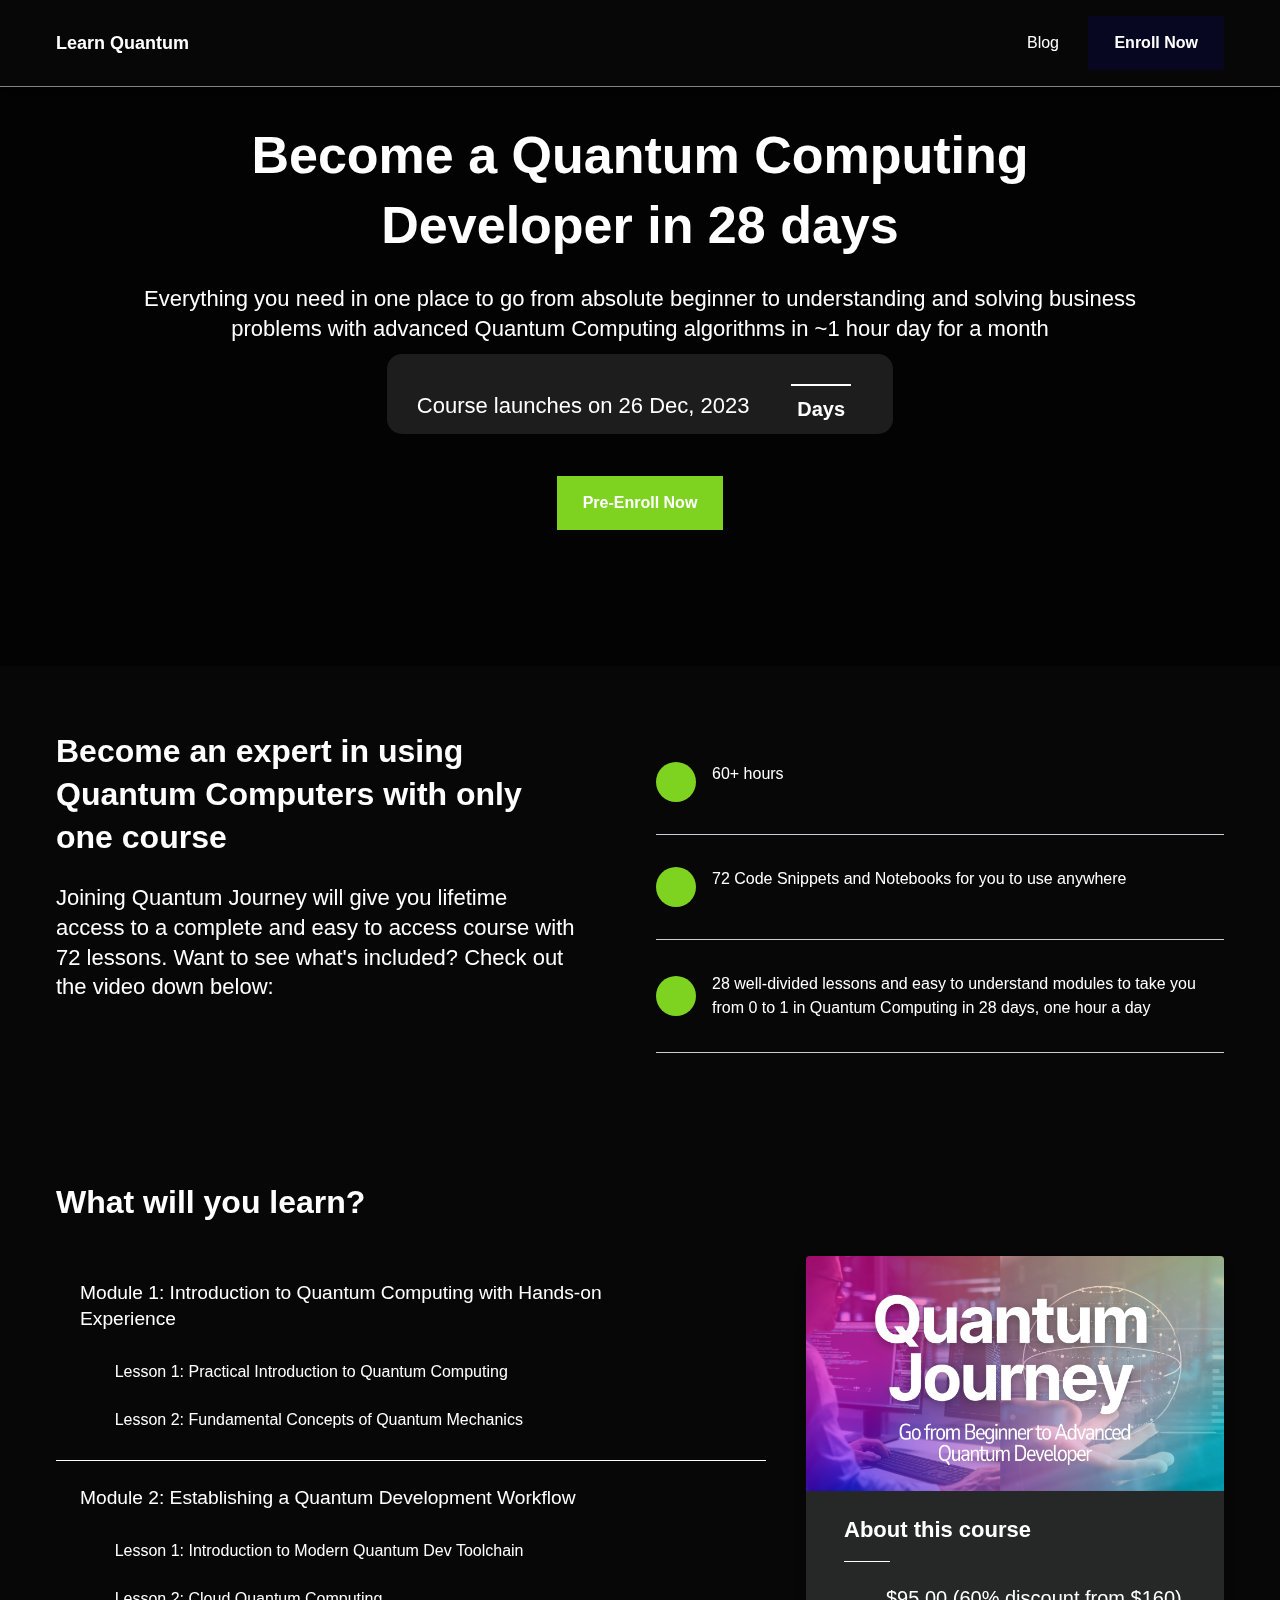
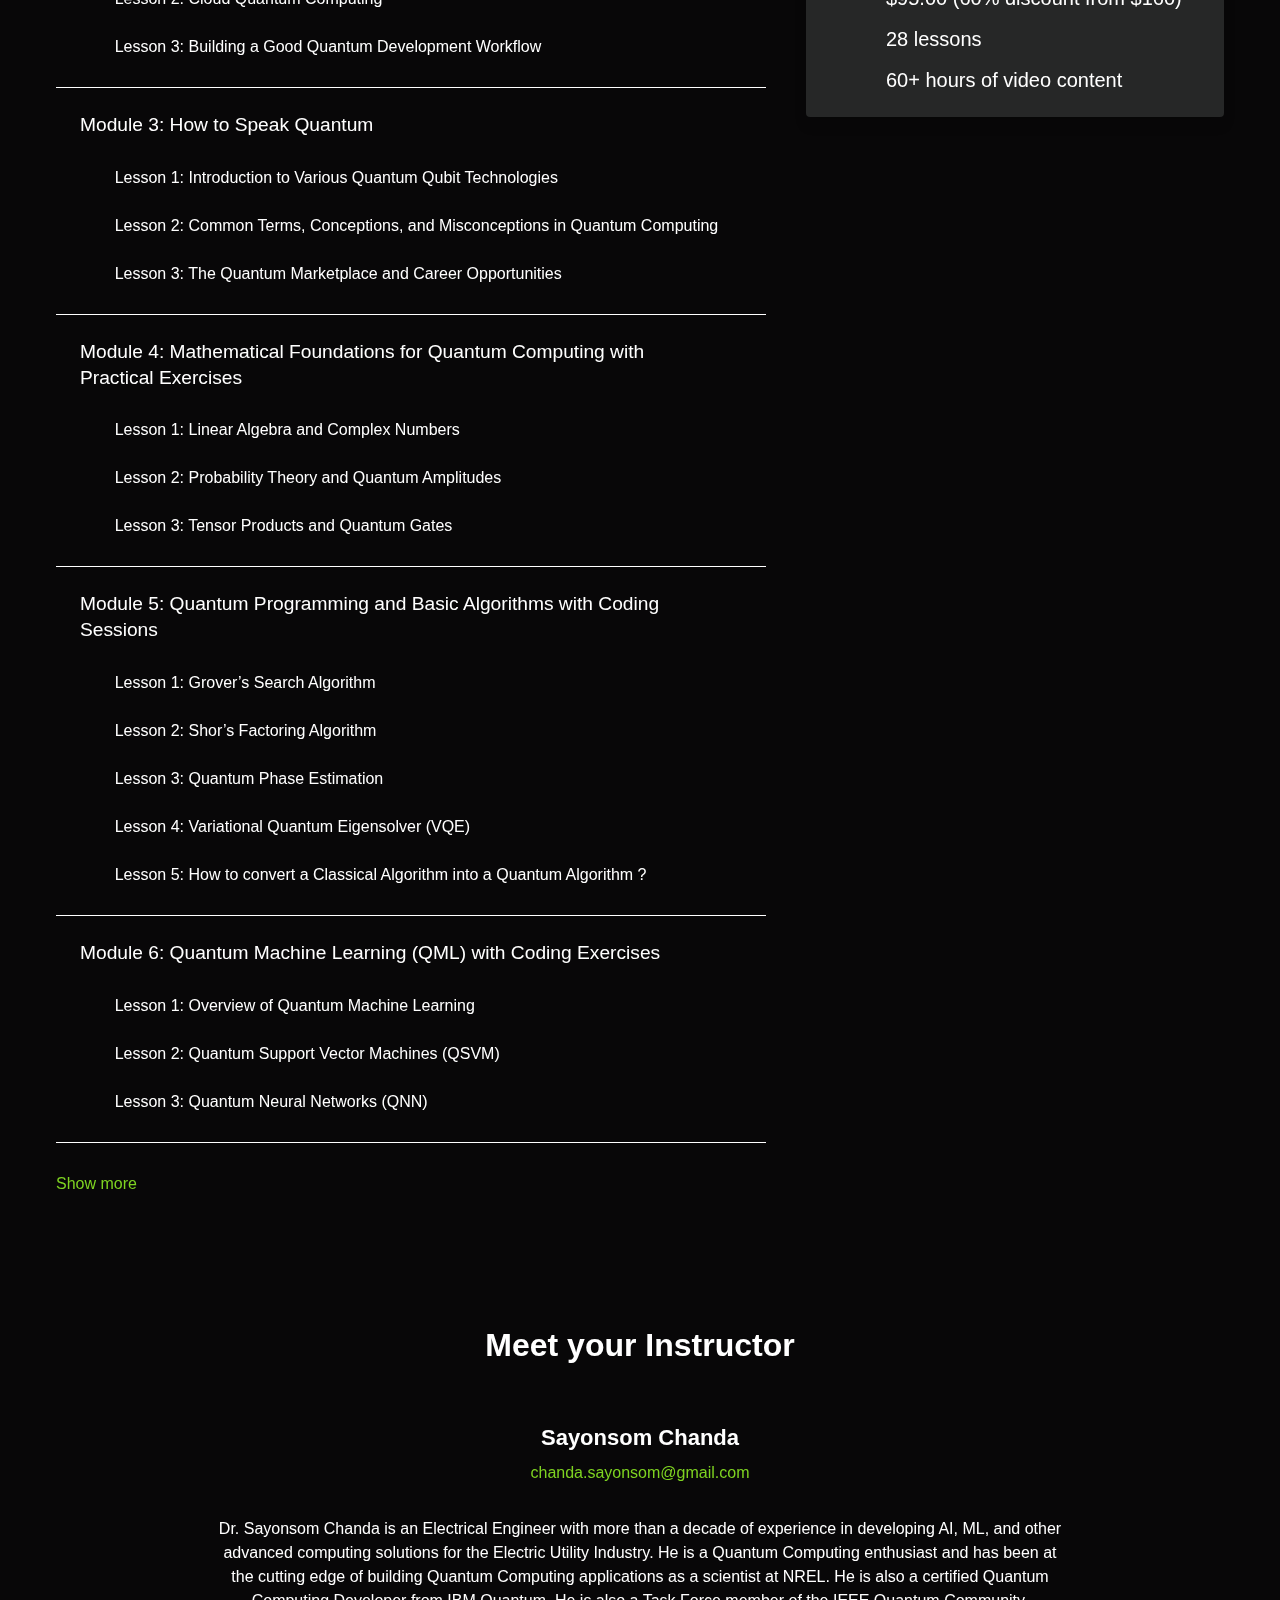
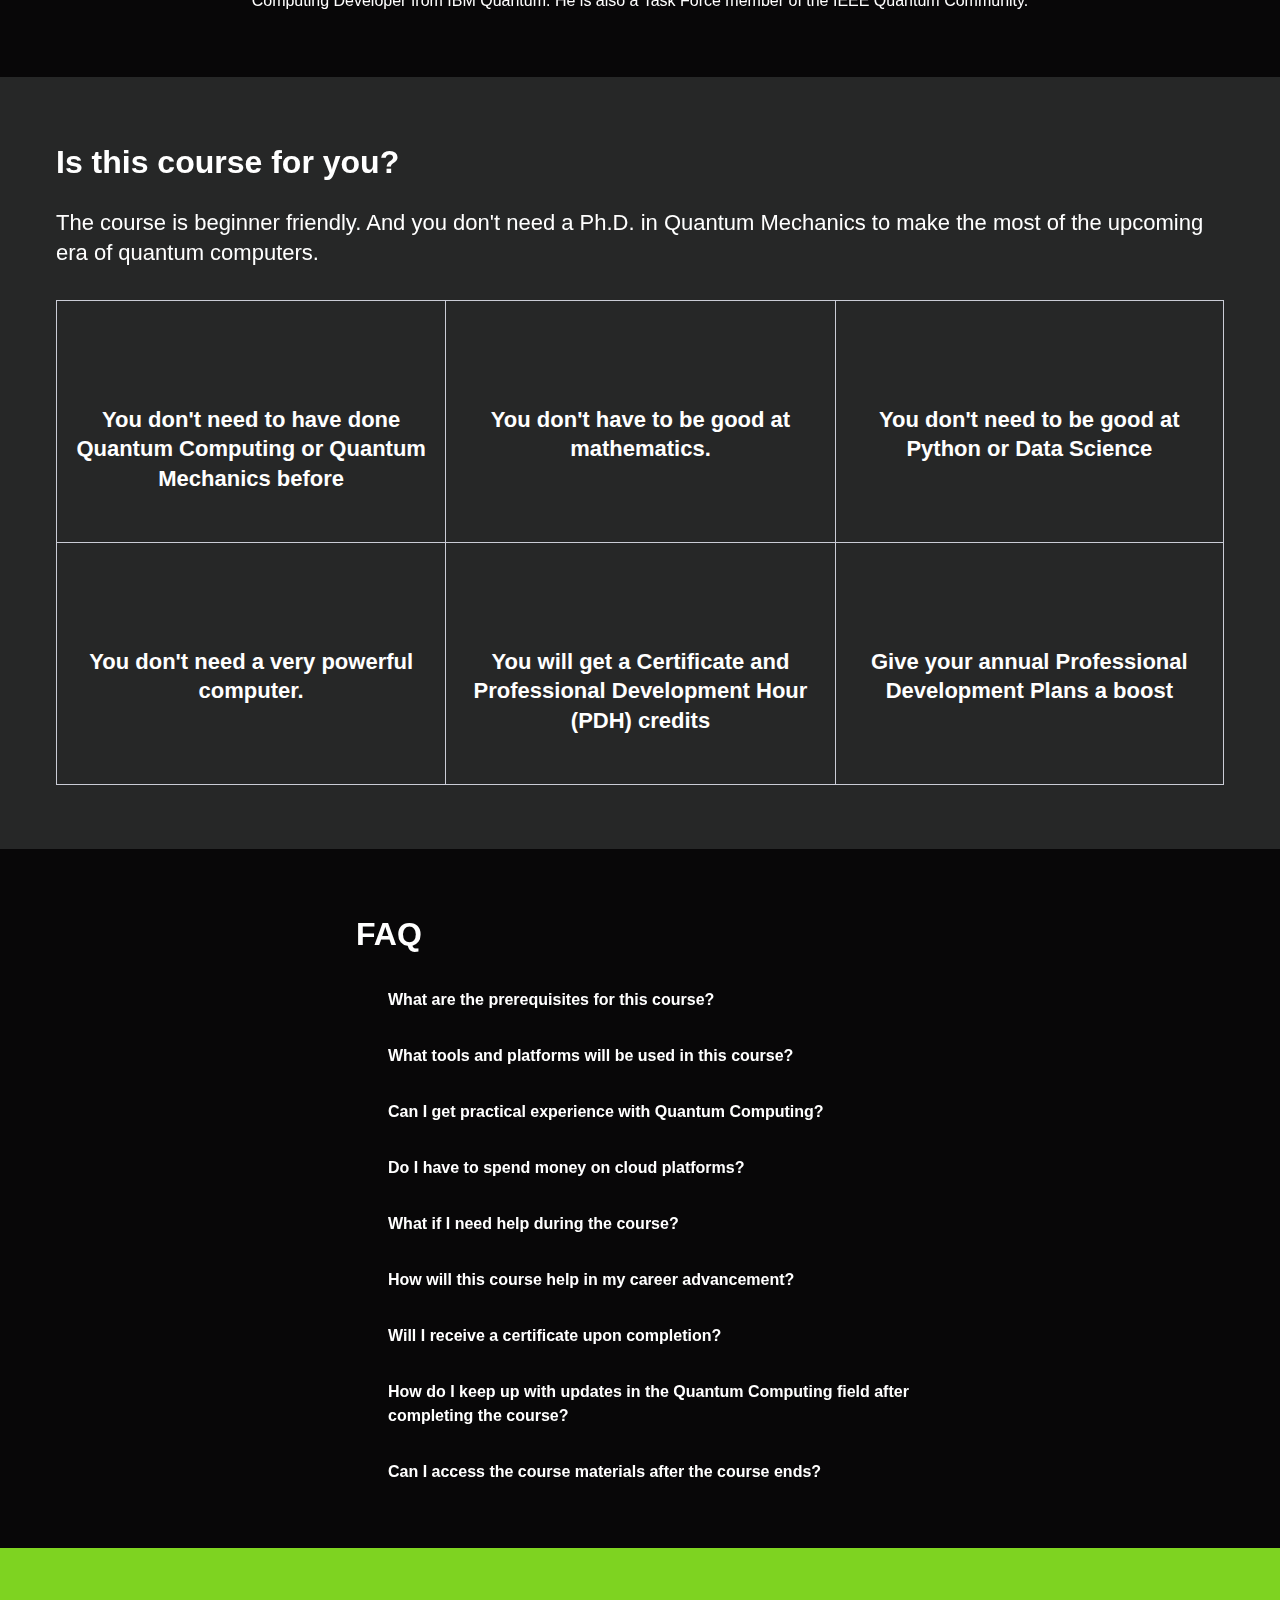
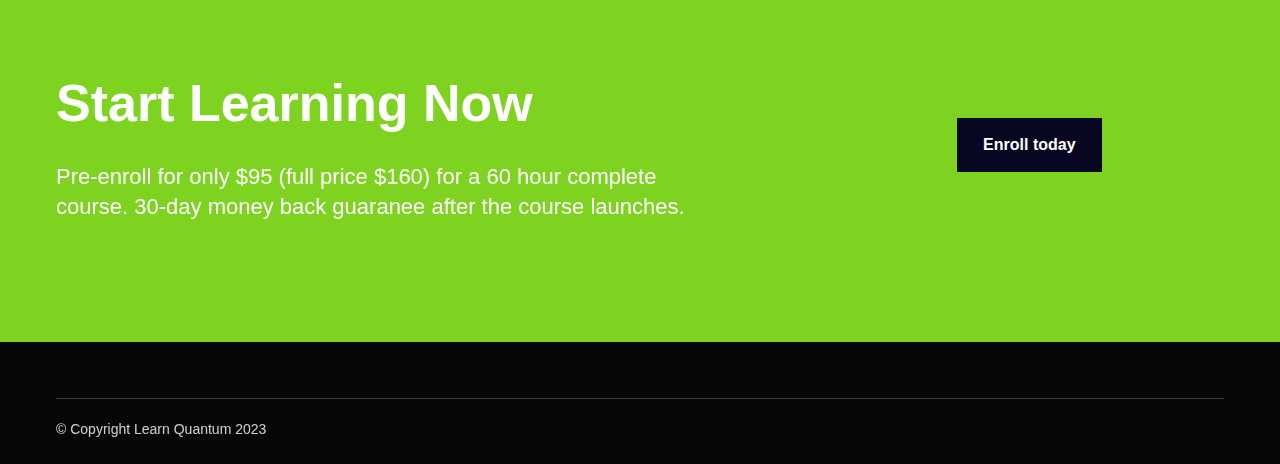
==== commit 9593f6bd: "Just before Twitter Post about the course" ====
--- a/index.html
+++ b/index.html
@@ -206,6 +206,51 @@
 
 
 <link href="./Quantum Journey_ Become a Quantum Developer in 2024_files/font-awesome.min.css" rel="stylesheet">
+
+<style>
+
+.countdown-container {
+  background-color: rgba(255, 255, 255, 0.1); /* Semi-transparent background */
+  border-radius: 15px; /* Rounded corners */
+  padding: 10px 20px; /* Padding around the countdown */
+  display: inline-flex; /* Making it an inline-level flex container */
+  align-items: center; /* Vertically centering the text and countdown */
+  margin: 10px 0; /* Some margin to separate from surrounding elements */
+  max-width: 100%; /* Ensuring it doesn't exceed viewport width */
+  box-sizing: border-box; /* Padding and border included in width */
+}
+
+#countdown {
+  font-size: 20px;
+  font-weight: bold;
+  color: white; /* White text color */
+  margin-left: 10px; /* Space between the "Course launches in:" and the countdown */
+}
+
+#days {
+  margin: 0 5px; /* Spacing between the text and the number */
+  display: inline-block; /* To apply width and ensure consistency in spacing */
+  width: 60px; /* Setting a consistent width for days */
+  text-align: center; /* Center aligning the number within its space */
+}
+
+.countdown-container span {
+  border-bottom: 2px solid white; /* Underline effect */
+}
+
+/* Mobile responsiveness: Adjusting for smaller screens */
+@media (max-width: 480px) {
+  .countdown-container {
+    font-size: 14px; /* Reduce font size */
+    padding: 8px 16px; /* Reduce padding */
+  }
+
+  #days {
+    width: auto; /* Let it adjust automatically based on content */
+  }
+}
+
+</style>
 
 
   <style type="text/css" data-bundle="true">/*! normalize.css v7.0.0 | MIT License | github.com/necolas/normalize.css */html{line-height:1.15;-ms-text-size-adjust:100%;-webkit-text-size-adjust:100%}body{margin:0}article,aside,footer,header,nav,section{display:block}h1{font-size:2em}figcaption,figure,main{display:block}figure{margin:1em 40px}hr{box-sizing:content-box;height:0;overflow:visible}pre{font-family:monospace, monospace;font-size:1em}a{background-color:transparent;-webkit-text-decoration-skip:objects}abbr[title]{border-bottom:none;text-decoration:underline;text-decoration:underline dotted}b,strong{font-weight:inherit}b,strong{font-weight:bolder}code,kbd,samp{font-family:monospace, monospace;font-size:1em}dfn{font-style:italic}mark{background-color:#ff0;color:#000}small{font-size:80%}sub,sup{font-size:75%;line-height:0;position:relative;vertical-align:baseline}sub{bottom:-0.25em}sup{top:-0.5em}audio,video{display:inline-block}audio:not([controls]){display:none;height:0}img{border-style:none}svg:not(:root){overflow:hidden}button,input,optgroup,select,textarea{font-family:sans-serif;font-size:100%;line-height:1.15;margin:0}button,input{overflow:visible}button,select{text-transform:none}button,html [type="button"],[type="reset"],[type="submit"]{-webkit-appearance:button}button::-moz-focus-inner,[type="button"]::-moz-focus-inner,[type="reset"]::-moz-focus-inner,[type="submit"]::-moz-focus-inner{border-style:none;padding:0}button:-moz-focusring,[type="button"]:-moz-focusring,[type="reset"]:-moz-focusring,[type="submit"]:-moz-focusring{outline:1px dotted ButtonText}fieldset{padding:0.35em 0.75em 0.625em}legend{box-sizing:border-box;color:inherit;display:table;max-width:100%;padding:0;white-space:normal}progress{display:inline-block;vertical-align:baseline}textarea{overflow:auto}[type="checkbox"],[type="radio"]{box-sizing:border-box;padding:0}[type="number"]::-webkit-inner-spin-button,[type="number"]::-webkit-outer-spin-button{height:auto}[type="search"]{-webkit-appearance:textfield;outline-offset:-2px}[type="search"]::-webkit-search-cancel-button,[type="search"]::-webkit-search-decoration{-webkit-appearance:none}::-webkit-file-upload-button{-webkit-appearance:button;font:inherit}details,menu{display:block}summary{display:list-item}canvas{display:inline-block}template{display:none}[hidden]{display:none}html,body,div,span,applet,object,iframe,h1,h2,h3,h4,h5,h6,p,blockquote,pre,a,abbr,acronym,address,big,cite,code,del,dfn,em,img,ins,kbd,q,s,samp,small,strike,strong,sub,sup,tt,var,b,u,i,dl,dt,dd,ol,ul,li,fieldset,form,label,legend,table,caption,tbody,tfoot,thead,tr,th,td,article,aside,canvas,details,embed,figure,figcaption,footer,header,hgroup,menu,nav,output,ruby,section,summary,time,mark,audio,video{margin-top:0}.owl-carousel,.owl-carousel .owl-item{-webkit-tap-highlight-color:transparent;position:relative}.owl-carousel{display:none;width:100%;z-index:1}.owl-carousel .owl-stage{position:relative;-ms-touch-action:pan-Y;-moz-backface-visibility:hidden}.owl-carousel .owl-stage:after{content:".";display:block;clear:both;visibility:hidden;line-height:0;height:0}.owl-carousel .owl-stage-outer{position:relative;overflow:hidden;-webkit-transform:translate3d(0, 0, 0)}.owl-carousel .owl-item,.owl-carousel .owl-wrapper{-webkit-backface-visibility:hidden;-moz-backface-visibility:hidden;-ms-backface-visibility:hidden;-webkit-transform:translate3d(0, 0, 0);-moz-transform:translate3d(0, 0, 0);-ms-transform:translate3d(0, 0, 0)}.owl-carousel .owl-item{min-height:1px;float:left;-webkit-backface-visibility:hidden;-webkit-touch-callout:none}.owl-carousel .owl-item img{display:block;width:100%}.owl-carousel .owl-dots.disabled,.owl-carousel .owl-nav.disabled{display:none}.no-js .owl-carousel,.owl-carousel.owl-loaded{display:block}.owl-carousel .owl-dot,.owl-carousel .owl-nav .owl-next,.owl-carousel .owl-nav .owl-prev{cursor:pointer;cursor:hand;-webkit-user-select:none;-khtml-user-select:none;-moz-user-select:none;-ms-user-select:none;user-select:none}.owl-carousel.owl-loading{opacity:0;display:block}.owl-carousel.owl-hidden{opacity:0}.owl-carousel.owl-refresh .owl-item{visibility:hidden}.owl-carousel.owl-drag .owl-item{-webkit-user-select:none;-moz-user-select:none;-ms-user-select:none;user-select:none}.owl-carousel.owl-grab{cursor:move;cursor:grab}.owl-carousel.owl-rtl{direction:rtl}.owl-carousel.owl-rtl .owl-item{float:right}.owl-carousel .animated{animation-duration:1s;animation-fill-mode:both}.owl-carousel .owl-animated-in{z-index:0}.owl-carousel .owl-animated-out{z-index:1}.owl-carousel .fadeOut{animation-name:fadeOut}@keyframes fadeOut{0%{opacity:1}100%{opacity:0}}.owl-height{transition:height .5s ease-in-out}.owl-carousel .owl-item .owl-lazy{opacity:0;transition:opacity .4s ease}.owl-carousel .owl-item img.owl-lazy{transform-style:preserve-3d}.owl-carousel .owl-video-wrapper{position:relative;height:100%;background:#000}.owl-carousel .owl-video-play-icon{position:absolute;height:80px;width:80px;left:50%;top:50%;margin-left:-40px;margin-top:-40px;background:url(owl.video.play.png) no-repeat;cursor:pointer;z-index:1;-webkit-backface-visibility:hidden;transition:transform .1s ease}.owl-carousel .owl-video-play-icon:hover{-ms-transform:scale(1.3, 1.3);transform:scale(1.3, 1.3)}.owl-carousel .owl-video-playing .owl-video-play-icon,.owl-carousel .owl-video-playing .owl-video-tn{display:none}.owl-carousel .owl-video-tn{opacity:0;height:100%;background-position:center center;background-repeat:no-repeat;background-size:contain;transition:opacity .4s ease}.owl-carousel .owl-video-frame{position:relative;z-index:1;height:100%;width:100%}html{font-size:16px;-ms-box-sizing:border-box;-moz-box-sizing:border-box;-webkit-box-sizing:border-box;box-sizing:border-box;scroll-behavior:smooth}@media all and (min-width: 768px){html{font-size:16px}}*,*:before,*:after{box-sizing:inherit}a{-webkit-transition:all 200ms ease;-moz-transition:all 200ms ease;transition:all 200ms ease;color:#7ed321}a:hover,a:focus,a:active{color:#569117}.open a{-webkit-transition:background-color 200ms ease,color 200ms ease;-moz-transition:background-color 200ms ease,color 200ms ease;transition:background-color 200ms ease,color 200ms ease}body{display:-webkit-box;display:-moz-box;display:box;display:-webkit-flex;display:-moz-flex;display:-ms-flexbox;display:flex;-webkit-box-orient:vertical;-moz-box-orient:vertical;-spec-box-orient:vertical;box-orient:vertical;-webkit-box-direction:normal;-moz-box-direction:normal;-spec-box-direction:normal;box-direction:normal;-webkit-flex-direction:column;-moz-flex-direction:column;-spec-flex-direction:column;flex-direction:column;-ms-flex-direction:column;position:relative;height:100vh;margin:0;padding:0;background-color:#080708;color:#fff;overflow-x:hidden}.button{-webkit-transition:all 200ms ease,font-size 200ms ease;-moz-transition:all 200ms ease,font-size 200ms ease;transition:all 200ms ease,font-size 200ms ease;display:inline-block;padding:16px 24px;border:2px solid transparent;border-radius:0;font-family:"Inter",sans-serif;font-size:16px;font-weight:600;line-height:normal;text-align:center;text-decoration:none;cursor:pointer}@media all and (min-width: 768px){.button{font-size:16px}}.button:active,.button:hover,.button:focus{-webkit-transition:all 300ms ease,box-shadow 400ms ease;-moz-transition:all 300ms ease,box-shadow 400ms ease;transition:all 300ms ease,box-shadow 400ms ease;box-shadow:0 8px 16px 0 rgba(0,0,0,0.25)}.button-block{display:block;width:100%}.button-large{padding:15px 30px}.button-primary{border:2px solid transparent;border-radius:0px;background-color:#7ed321;color:#fff}.button-primary:active,.button-primary:hover,.button-primary:focus{border-color:transparent;background:#569117;color:#fff;box-shadow:0px 1px 2px rgba(0,0,0,0.15)}.button-secondary{border:2px solid none;border-radius:0px;background-color:#070722;color:#fff}.button-secondary:active,.button-secondary:hover,.button-secondary:focus{border-color:none;background:#141461;color:#fff;box-shadow:0px 1px 2px rgba(0,0,0,0.15)}form,input,textarea,label,fieldset,legend,select,optgroup,option,datalist,keygen,output{color:#fff}form:focus,input:focus,textarea:focus,label:focus,fieldset:focus,legend:focus,select:focus,optgroup:focus,option:focus,datalist:focus,keygen:focus,output:focus{outline:2px solid #7ed321;outline-offset:-2px;outline-style:solid}fieldset{padding:0;border:0}input[type="text"],input[type="email"],input[type="password"],input[type="search"]{-webkit-appearance:none;-moz-appearance:none;-ms-appearance:none;-o-appearance:none;-spec-appearance:none;appearance:none}input[type="text"],input[type="text"]:active,input[type="text"]:hover,input[type="email"],input[type="email"]:active,input[type="email"]:hover,input[type="password"],input[type="password"]:active,input[type="password"]:hover,input[type="search"],input[type="search"]:active,input[type="search"]:hover{border-radius:0;-webkit-border-radius:0}input[type="text"]:active,input[type="text"]:hover,input[type="email"]:active,input[type="email"]:hover,input[type="password"]:active,input[type="password"]:hover,input[type="search"]:active,input[type="search"]:hover{border-color:#7ed321}input[type="checkbox"]{display:inline-block;width:auto;margin-right:0.5rem}select:active,select:hover{border-color:#7ed321}select.form__control{-webkit-appearance:none;-moz-appearance:none;-ms-appearance:none;-o-appearance:none;-spec-appearance:none;appearance:none;padding-right:32px}.form__group{display:-webkit-box;display:-moz-box;display:box;display:-webkit-flex;display:-moz-flex;display:-ms-flexbox;display:flex;-webkit-box-lines:multiple;-moz-box-lines:multiple;-spec-box-lines:multiple;box-lines:multiple;-webkit-flex-wrap:wrap;-moz-flex-wrap:wrap;-ms-flex-wrap:wrap;-spec-flex-wrap:wrap;flex-wrap:wrap;-webkit-box-align:center;-moz-box-align:center;-spec-box-align:center;box-align:center;-webkit-align-items:center;-moz-align-items:center;-ms-align-items:center;-o-align-items:center;-spec-align-items:center;align-items:center;-ms-flex-align:center;margin:0 0 1rem}.form__group:after,.form__group:before{-webkit-flex-basis:0;-moz-flex-basis:0;-spec-flex-basis:0;flex-basis:0;-ms-flex-preferred-size:0;order:1}.form__group .input__group{-webkit-flex-grow:1;-moz-flex-grow:1;-spec-flex-grow:1;flex-grow:1;-ms-flex-positive:1;width:100%}@media all and (min-width: 768px){.form__group .input__group{width:unset;margin-right:1rem}}.form__group .input__group:last-child{margin-top:1rem}@media all and (min-width: 768px){.form__group .input__group:last-child{margin-top:0;margin-right:0}}@media all and (max-width: 767px){.form__group .button{display:block;width:100%}}.form__group .form__notice{margin:0}.form__error-msg{display:inline-block;margin:0;color:#E75725;font-size:14px;font-weight:400}.form__label+.form__button-group{-webkit-align-self:flex-end;-moz-align-self:flex-end;-spec-align-self:flex-end;align-self:flex-end;-ms-flex-item-align:end;width:100%;padding-top:1rem}@media all and (min-width: 480px){.form__label+.form__button-group{width:25%;margin-left:1rem;padding-top:0}}@media all and (max-width: 479px){.form__button-group .button{width:100%}}.form__label{color:#fff;font-size:14px;font-weight:bold;line-height:2}.form__label input,.form__label textarea{display:block}.form__label input[type="checkbox"]{display:inline-block;width:auto;margin-right:5px;font-size:16px}.form__label--checkbox{font-weight:normal}.form__remember-me,.form__forgot-password{font-size:0.75rem;line-height:2}.form__forgot-password{margin-right:0;margin-left:auto;text-align:right}.form__select-label{display:inline-block;position:relative;width:100%}.form__select-label:after{display:block;position:absolute;top:50%;right:14px;font-family:"FontAwesome";font-size:1.2rem;content:"\f0d7";z-index:102;pointer-events:none}.form__select-no-label{display:inline-block;position:relative}.form__select-no-label:after{-webkit-transform:translatey(-50%);-moz-transform:translatey(-50%);-ms-transform:translatey(-50%);-o-transform:translatey(-50%);-spec-transform:translatey(-50%);transform:translatey(-50%);display:block;position:absolute;top:50%;right:14px;font-family:"FontAwesome";font-size:1rem;content:"\f0d7";z-index:101;pointer-events:none}.form__search{display:block;position:relative}.form__search:after{-webkit-transform:translatey(-50%);-moz-transform:translatey(-50%);-ms-transform:translatey(-50%);-o-transform:translatey(-50%);-spec-transform:translatey(-50%);transform:translatey(-50%);display:inline-block;position:absolute;top:50%;right:1rem;width:1rem;height:1rem;color:#fff;font-family:"FontAwesome";font-size:20px;line-height:1rem;text-align:center;content:"\f002";pointer-events:none}.form__control{-webkit-transition:border-color 200ms ease,outline 200ms ease;-moz-transition:border-color 200ms ease,outline 200ms ease;transition:border-color 200ms ease,outline 200ms ease;display:block;width:100%;padding:12px;border:2px solid #4c4e4e;border-radius:0;background-color:#262727;font-size:16px;line-height:normal}.form__control[readonly]{background-color:#252626}.form__control:active,.form__control:hover{-webkit-transition:border-color 200ms ease,outline 200ms ease;-moz-transition:border-color 200ms ease,outline 200ms ease;transition:border-color 200ms ease,outline 200ms ease}.form__control.form__control-search{padding-right:32px}.form__control.input--error{border:2px solid #E75725}.form__control.input--error:hover,.form__control.input--error:focus,.form__control.input--error:active{border-color:#E75725;outline-color:#E75725}.form__control.input--success{border:2px solid #216E2F}.form__control.input--success:hover,.form__control.input--success:focus,.form__control.input--success:active{border-color:#216E2F;outline-color:#216E2F}.form__notice,.form-error__list{width:100%;font-size:14px}.form__notice{font-style:italic}.form-error__list{color:#E75725}.honeypot-field{position:absolute;width:1px;height:1px;overflow:hidden}::-webkit-input-placeholder{color:#fff}::-moz-placeholder{color:#fff}:-ms-input-placeholder{color:#fff}:-moz-placeholder{color:#fff}::placeholder{color:#fff}ol,ul,li{margin:0;padding:0}ul{list-style:none}.section__body ol,.section__body ul{margin-left:2rem}.section__body ul{list-style:initial}figure{position:relative;margin:0 0 1rem}figure img{display:block;width:100%}figcaption{display:block;position:absolute;bottom:0;left:0;width:100%;padding:0.5rem 1rem;font-size:14px;font-style:italic;z-index:0}figcaption:before{display:block;position:absolute;top:0;left:0;width:100%;height:100%;background-color:#262727;content:"";opacity:0.7;z-index:-1}.img-responsive{display:block;width:100%;height:auto}.embed-responsive{position:relative;height:0;padding-bottom:56.25%}@media all and (min-width: 768px){.embed-responsive{padding-top:25px;padding-bottom:53.25%}}.embed-responsive iframe{position:absolute;top:0;left:0;width:100%;height:100%}@media all and (max-width: 767px){[class*="__wrapper"]>[class*="__menu"] ul{box-shadow:1px 1px 0 rgba(0,0,0,0.05)}}@media all and (min-width: 992px){[class*="__wrapper"]>[class*="__menu"] ul{box-shadow:1px 1px 0 rgba(0,0,0,0.05)}}[class*="__wrapper"]>[class*="__menu"] li{display:block}[class*="__wrapper"]>[class*="__menu"] li a{-webkit-transition:color 0 ease;-moz-transition:color 0 ease;transition:color 0 ease;display:block;position:relative;padding:8px 16px;background-color:#262727;color:#7ed321;font-weight:500;text-align:left;text-decoration:none}[class*="__wrapper"]>[class*="__menu"] li a:active,[class*="__wrapper"]>[class*="__menu"] li a:hover{color:#569117}[class*="__wrapper"]>[class*="__menu"] li a:before{-webkit-transition:width 200ms ease-in-out;-moz-transition:width 200ms ease-in-out;transition:width 200ms ease-in-out;display:block;position:absolute;top:0;left:0;width:0;height:100%;background-color:#7ed321;content:""}[class*="__wrapper"]>[class*="__menu"] li a:active:before,[class*="__wrapper"]>[class*="__menu"] li a:hover:before,[class*="__wrapper"]>[class*="__menu"] li a.active:before{-webkit-transition:width 300ms ease-in-out;-moz-transition:width 300ms ease-in-out;transition:width 300ms ease-in-out;width:5px}@media screen and (min-width: 768px) and (max-width: 991px){[class*="__wrapper"]>[class*="__menu"] ul{border:0;border-bottom:1px solid #CACCD6;font-size:0}[class*="__wrapper"]>[class*="__menu"] li{display:inline-block;width:auto}[class*="__wrapper"]>[class*="__menu"] li:first-child a{border-left:1px solid #CACCD6}[class*="__wrapper"]>[class*="__menu"] li a{position:relative;top:1px;border-top:1px solid #CACCD6;border-right:1px solid #CACCD6;background-color:#262727;font-size:16px}[class*="__wrapper"]>[class*="__menu"] li a:before{content:none}[class*="__wrapper"]>[class*="__menu"] li a.active{border-bottom:1px solid #262727;background:#080708}}.pagination{display:-webkit-box;display:-moz-box;display:box;display:-webkit-flex;display:-moz-flex;display:-ms-flexbox;display:flex;-webkit-box-lines:multiple;-moz-box-lines:multiple;-spec-box-lines:multiple;box-lines:multiple;-webkit-flex-wrap:wrap;-moz-flex-wrap:wrap;-ms-flex-wrap:wrap;-spec-flex-wrap:wrap;flex-wrap:wrap;justify-content:center;width:100%}.pagination:after,.pagination:before{-webkit-flex-basis:0;-moz-flex-basis:0;-spec-flex-basis:0;flex-basis:0;-ms-flex-preferred-size:0;order:1}@media all and (min-width: 768px){.pagination{margin:0 0 2rem}}.pagination__pages{list-style:none}.pagination__pages li{display:inline-block}.pagination__pages li.active a{color:#7ed321}.pagination__pages li.active a:after{content:""}.pagination__pages a{position:relative;color:#569117;font-size:16px;font-weight:bold;text-decoration:none}@media all and (min-width: 768px){.pagination__pages a{font-size:14px}}.pagination__pages a:active,.pagination__pages a:hover{color:#7ed321}.pagination__pages .fa{margin:0 5px;font-size:1rem;font-weight:normal;vertical-align:middle}@media all and (min-width: 768px){.pagination__pages .fa{font-size:0.5rem}}.pagination__page-number{margin:0 2.5px}.pagination__page-number:active:after,.pagination__page-number:hover:after{content:""}.pagination__page-number:after{display:inline-block;position:absolute;bottom:-3px;left:0;width:100%;height:2px;background-color:#7ed321;content:none}.card{display:-webkit-box;display:-moz-box;display:box;display:-webkit-flex;display:-moz-flex;display:-ms-flexbox;display:flex;-webkit-box-orient:vertical;-moz-box-orient:vertical;-spec-box-orient:vertical;box-orient:vertical;-webkit-box-direction:normal;-moz-box-direction:normal;-spec-box-direction:normal;box-direction:normal;-webkit-flex-direction:column;-moz-flex-direction:column;-spec-flex-direction:column;flex-direction:column;-ms-flex-direction:column;-webkit-transition:-webkit-transform 200ms ease,background-color 200ms ease,box-shadow 200ms ease;-moz-transition:-moz-transform 200ms ease,background-color 200ms ease,box-shadow 200ms ease;transition:transform 200ms ease,background-color 200ms ease,box-shadow 200ms ease;position:relative;height:100%;border-radius:4px;background-color:#262727;color:#fff;text-decoration:none;box-shadow:0 1px 2px 0 rgba(0,0,0,0.15);-webkit-border-radius:4px;-moz-border-radius:4px;overflow:hidden}.card:active,.card:focus,.card:hover{-webkit-transition:-webkit-transform 200ms ease,background-color 200ms ease,box-shadow 200ms ease;-moz-transition:-moz-transform 200ms ease,background-color 200ms ease,box-shadow 200ms ease;transition:transform 200ms ease,background-color 200ms ease,box-shadow 200ms ease;background-color:#080708;color:#fff;box-shadow:0px 8px 12px 0px rgba(0,0,0,0.15)}.card h2,.card h3{color:#fff}.card a{text-decoration:none}.card__img-container{display:-webkit-box;display:-moz-box;display:box;display:-webkit-flex;display:-moz-flex;display:-ms-flexbox;display:flex;position:relative}.card__img{aspect-ratio:16 / 9;width:100%;object-fit:cover}.card__body-container{display:-webkit-box;display:-moz-box;display:box;display:-webkit-flex;display:-moz-flex;display:-ms-flexbox;display:flex;-webkit-box-orient:vertical;-moz-box-orient:vertical;-spec-box-orient:vertical;box-orient:vertical;-webkit-box-direction:normal;-moz-box-direction:normal;-spec-box-direction:normal;box-direction:normal;-webkit-flex-direction:column;-moz-flex-direction:column;-spec-flex-direction:column;flex-direction:column;-ms-flex-direction:column;height:100%}.card__body{width:100%;height:100%;padding:16px}.card__category{margin-bottom:8px;color:#fff;font-size:14px;text-transform:uppercase}.card__name{display:-webkit-box;text-overflow:ellipsis;overflow:hidden;-webkit-box-orient:vertical;-webkit-line-clamp:3;margin:0 0 1rem;font-family:"Libre Baskerville",sans-serif;font-size:20px;font-weight:600;line-height:1.25;margin-bottom:0}.card__product-info{display:-webkit-box;display:-moz-box;display:box;display:-webkit-flex;display:-moz-flex;display:-ms-flexbox;display:flex;-webkit-box-align:center;-moz-box-align:center;-spec-box-align:center;box-align:center;-webkit-align-items:center;-moz-align-items:center;-ms-align-items:center;-o-align-items:center;-spec-align-items:center;align-items:center;-ms-flex-align:center;color:#fff;font-size:14px}.card__product-info .toga-icon{margin-right:8px}.card__description{display:-webkit-box;text-overflow:ellipsis;overflow:hidden;-webkit-box-orient:vertical;-webkit-line-clamp:3;margin-top:8px;margin-bottom:0;color:#fff;font-weight:400}.card__price{display:-webkit-box;display:-moz-box;display:box;display:-webkit-flex;display:-moz-flex;display:-ms-flexbox;display:flex;margin-bottom:0;color:#fff;font-size:14px;line-height:1.5}.card__price-container{padding:0 16px 16px}.card__price-container strong{flex-shrink:0;margin-right:8px;color:#fff;font-family:"Libre Baskerville",sans-serif;font-size:20px;font-weight:600;line-height:1.35}.card__badge{display:inline-block;padding:4px 12px;border-radius:4px;box-shadow:0 1px 2px 0 rgba(0,0,0,0.15)}.card__badge--presell{display:block;position:absolute;top:16px;right:16px;background-color:#7ed321;color:#fff;z-index:103}.card__badge--free{background-color:#F0F8F1;color:#216E2F}.card__reviews{display:-webkit-box;display:-moz-box;display:box;display:-webkit-flex;display:-moz-flex;display:-ms-flexbox;display:flex;-webkit-box-align:center;-moz-box-align:center;-spec-box-align:center;box-align:center;-webkit-align-items:center;-moz-align-items:center;-ms-align-items:center;-o-align-items:center;-spec-align-items:center;align-items:center;-ms-flex-align:center;margin-top:8px;color:#fff;font-size:14px}.card__reviews .review__star{color:#FCCD56}.card__reviews-average{margin-left:8px;color:#fff;font-weight:bold}.card--community .toga-icon-people{font-size:18px}.card--category .card__body-container{padding:16px}.card--featured{-webkit-box-orient:vertical;-moz-box-orient:vertical;-spec-box-orient:vertical;box-orient:vertical;-webkit-box-direction:normal;-moz-box-direction:normal;-spec-box-direction:normal;box-direction:normal;-webkit-flex-direction:column;-moz-flex-direction:column;-spec-flex-direction:column;flex-direction:column;-ms-flex-direction:column}@media all and (min-width: 992px){.card--featured{-webkit-box-orient:horizontal;-moz-box-orient:horizontal;-spec-box-orient:horizontal;box-orient:horizontal;-webkit-box-direction:normal;-moz-box-direction:normal;-spec-box-direction:normal;box-direction:normal;-webkit-flex-direction:row;-moz-flex-direction:row;-spec-flex-direction:row;flex-direction:row;-ms-flex-direction:row}}@media all and (min-width: 992px){.card--featured .card__name{-webkit-line-clamp:2}.card--featured .card__img{width:368px}.card--featured .card__body-container{-webkit-box-orient:horizontal;-moz-box-orient:horizontal;-spec-box-orient:horizontal;box-orient:horizontal;-webkit-box-direction:normal;-moz-box-direction:normal;-spec-box-direction:normal;box-direction:normal;-webkit-flex-direction:row;-moz-flex-direction:row;-spec-flex-direction:row;flex-direction:row;-ms-flex-direction:row;-webkit-flex-basis:100%;-moz-flex-basis:100%;-spec-flex-basis:100%;flex-basis:100%;-ms-flex-preferred-size:100%}.card--featured .card__body{display:-webkit-box;display:-moz-box;display:box;display:-webkit-flex;display:-moz-flex;display:-ms-flexbox;display:flex;-webkit-box-orient:vertical;-moz-box-orient:vertical;-spec-box-orient:vertical;box-orient:vertical;-webkit-box-direction:normal;-moz-box-direction:normal;-spec-box-direction:normal;box-direction:normal;-webkit-flex-direction:column;-moz-flex-direction:column;-spec-flex-direction:column;flex-direction:column;-ms-flex-direction:column;color:unset}.card--featured .card__body:focus{outline-offset:-2px}.card--featured .card__price-container{display:-webkit-box;display:-moz-box;display:box;display:-webkit-flex;display:-moz-flex;display:-ms-flexbox;display:flex;-webkit-box-pack:justify;-moz-box-pack:justify;-spec-box-pack:justify;box-pack:justify;-webkit-justify-content:space-between;-moz-justify-content:space-between;-ms-justify-content:space-between;-o-justify-content:space-between;-spec-justify-content:space-between;justify-content:space-between;-ms-flex-pack:justify;width:100%;margin-top:auto;padding:16px 0 0}.card--featured .card__price{padding-right:16px}.card--featured .card__button{flex-shrink:0;align-self:flex-end;margin-left:0}}.card--featured .card__price-container{padding-left:0}.card--featured .card__button{margin:16px}.card--dashboard .card__name{margin-bottom:32px;text-align:center;text-transform:none}.card--dashboard .card__name--community{margin-bottom:16px}.card--dashboard .card__course-link{text-decoration:none}.card--dashboard .card__course-link:focus{outline:transparent}.card--dashboard .card__body{position:relative;height:auto}.card--dashboard .card__body--large{padding:46px 16px 0}.card--dashboard .card__posts{margin-top:auto;margin-bottom:46px;color:#fff;line-height:1;text-align:center}.card--dashboard .card__coming-soon{opacity:0.75}.card--dashboard .card__coming-soon .fa{display:block}.card--dashboard .card__progress--circle{-webkit-transform:translatex(-50%);-moz-transform:translatex(-50%);-ms-transform:translatex(-50%);-o-transform:translatex(-50%);-spec-transform:translatex(-50%);transform:translatex(-50%);position:absolute;top:-30px;left:50%;width:60px;height:60px;margin:0 auto;text-align:left;z-index:103}.card--dashboard .card__progress--circle .circle .fill,.card--dashboard .card__progress--circle .circle .mask{-webkit-backface-visibility:hidden;-spec-backface-visibility:hidden;backface-visibility:hidden;-webkit-transition:-webkit-transform 400ms ease;-moz-transition:-moz-transform 400ms ease;transition:transform 400ms ease;position:absolute;width:60px;height:60px;border-radius:50%}.card--dashboard .card__progress--circle .circle .mask{clip:rect(0, 60px, 60px, 30px)}.card--dashboard .card__progress--circle .circle .mask .fill{background-color:#7ed321;clip:rect(0, 30px, 60px, 0)}.card--dashboard .card__progress--circle .progress__percentage{position:absolute;width:54px;height:54px;margin-top:3px;margin-left:3px;border-radius:50%;background-color:#262727;color:#7ed321;font-family:"Libre Baskerville",sans-serif;font-size:0.75rem;line-height:54px;text-align:center;box-shadow:0 2px 4px 0 rgba(0,0,0,0.05)}.card--dashboard .card__progress--circle .progress__percentage:before{position:absolute;top:0;left:0;width:54px;height:54px;border:1px solid #CACCD6;border-radius:50%;content:""}.card--dashboard .card__progress--circle[data-progress="1"] .circle .fill,.card--dashboard .card__progress--circle[data-progress="1"] .circle .mask.full{-webkit-transition-delay:1s;-moz-transition-delay:1s;-spec-transition-delay:1s;transition-delay:1s;-webkit-transform:rotate(1.8deg);-moz-transform:rotate(1.8deg);-ms-transform:rotate(1.8deg);-o-transform:rotate(1.8deg);-spec-transform:rotate(1.8deg);transform:rotate(1.8deg)}.card--dashboard .card__progress--circle[data-progress="1"] .circle .fill.fix{-webkit-transform:rotate(3.6deg);-moz-transform:rotate(3.6deg);-ms-transform:rotate(3.6deg);-o-transform:rotate(3.6deg);-spec-transform:rotate(3.6deg);transform:rotate(3.6deg)}.card--dashboard .card__progress--circle[data-progress="2"] .circle .fill,.card--dashboard .card__progress--circle[data-progress="2"] .circle .mask.full{-webkit-transition-delay:1s;-moz-transition-delay:1s;-spec-transition-delay:1s;transition-delay:1s;-webkit-transform:rotate(3.6deg);-moz-transform:rotate(3.6deg);-ms-transform:rotate(3.6deg);-o-transform:rotate(3.6deg);-spec-transform:rotate(3.6deg);transform:rotate(3.6deg)}.card--dashboard .card__progress--circle[data-progress="2"] .circle .fill.fix{-webkit-transform:rotate(7.2deg);-moz-transform:rotate(7.2deg);-ms-transform:rotate(7.2deg);-o-transform:rotate(7.2deg);-spec-transform:rotate(7.2deg);transform:rotate(7.2deg)}.card--dashboard .card__progress--circle[data-progress="3"] .circle .fill,.card--dashboard .card__progress--circle[data-progress="3"] .circle .mask.full{-webkit-transition-delay:1s;-moz-transition-delay:1s;-spec-transition-delay:1s;transition-delay:1s;-webkit-transform:rotate(5.4deg);-moz-transform:rotate(5.4deg);-ms-transform:rotate(5.4deg);-o-transform:rotate(5.4deg);-spec-transform:rotate(5.4deg);transform:rotate(5.4deg)}.card--dashboard .card__progress--circle[data-progress="3"] .circle .fill.fix{-webkit-transform:rotate(10.8deg);-moz-transform:rotate(10.8deg);-ms-transform:rotate(10.8deg);-o-transform:rotate(10.8deg);-spec-transform:rotate(10.8deg);transform:rotate(10.8deg)}.card--dashboard .card__progress--circle[data-progress="4"] .circle .fill,.card--dashboard .card__progress--circle[data-progress="4"] .circle .mask.full{-webkit-transition-delay:1s;-moz-transition-delay:1s;-spec-transition-delay:1s;transition-delay:1s;-webkit-transform:rotate(7.2deg);-moz-transform:rotate(7.2deg);-ms-transform:rotate(7.2deg);-o-transform:rotate(7.2deg);-spec-transform:rotate(7.2deg);transform:rotate(7.2deg)}.card--dashboard .card__progress--circle[data-progress="4"] .circle .fill.fix{-webkit-transform:rotate(14.4deg);-moz-transform:rotate(14.4deg);-ms-transform:rotate(14.4deg);-o-transform:rotate(14.4deg);-spec-transform:rotate(14.4deg);transform:rotate(14.4deg)}.card--dashboard .card__progress--circle[data-progress="5"] .circle .fill,.card--dashboard .card__progress--circle[data-progress="5"] .circle .mask.full{-webkit-transition-delay:1s;-moz-transition-delay:1s;-spec-transition-delay:1s;transition-delay:1s;-webkit-transform:rotate(9deg);-moz-transform:rotate(9deg);-ms-transform:rotate(9deg);-o-transform:rotate(9deg);-spec-transform:rotate(9deg);transform:rotate(9deg)}.card--dashboard .card__progress--circle[data-progress="5"] .circle .fill.fix{-webkit-transform:rotate(18deg);-moz-transform:rotate(18deg);-ms-transform:rotate(18deg);-o-transform:rotate(18deg);-spec-transform:rotate(18deg);transform:rotate(18deg)}.card--dashboard .card__progress--circle[data-progress="6"] .circle .fill,.card--dashboard .card__progress--circle[data-progress="6"] .circle .mask.full{-webkit-transition-delay:1s;-moz-transition-delay:1s;-spec-transition-delay:1s;transition-delay:1s;-webkit-transform:rotate(10.8deg);-moz-transform:rotate(10.8deg);-ms-transform:rotate(10.8deg);-o-transform:rotate(10.8deg);-spec-transform:rotate(10.8deg);transform:rotate(10.8deg)}.card--dashboard .card__progress--circle[data-progress="6"] .circle .fill.fix{-webkit-transform:rotate(21.6deg);-moz-transform:rotate(21.6deg);-ms-transform:rotate(21.6deg);-o-transform:rotate(21.6deg);-spec-transform:rotate(21.6deg);transform:rotate(21.6deg)}.card--dashboard .card__progress--circle[data-progress="7"] .circle .fill,.card--dashboard .card__progress--circle[data-progress="7"] .circle .mask.full{-webkit-transition-delay:1s;-moz-transition-delay:1s;-spec-transition-delay:1s;transition-delay:1s;-webkit-transform:rotate(12.6deg);-moz-transform:rotate(12.6deg);-ms-transform:rotate(12.6deg);-o-transform:rotate(12.6deg);-spec-transform:rotate(12.6deg);transform:rotate(12.6deg)}.card--dashboard .card__progress--circle[data-progress="7"] .circle .fill.fix{-webkit-transform:rotate(25.2deg);-moz-transform:rotate(25.2deg);-ms-transform:rotate(25.2deg);-o-transform:rotate(25.2deg);-spec-transform:rotate(25.2deg);transform:rotate(25.2deg)}.card--dashboard .card__progress--circle[data-progress="8"] .circle .fill,.card--dashboard .card__progress--circle[data-progress="8"] .circle .mask.full{-webkit-transition-delay:1s;-moz-transition-delay:1s;-spec-transition-delay:1s;transition-delay:1s;-webkit-transform:rotate(14.4deg);-moz-transform:rotate(14.4deg);-ms-transform:rotate(14.4deg);-o-transform:rotate(14.4deg);-spec-transform:rotate(14.4deg);transform:rotate(14.4deg)}.card--dashboard .card__progress--circle[data-progress="8"] .circle .fill.fix{-webkit-transform:rotate(28.8deg);-moz-transform:rotate(28.8deg);-ms-transform:rotate(28.8deg);-o-transform:rotate(28.8deg);-spec-transform:rotate(28.8deg);transform:rotate(28.8deg)}.card--dashboard .card__progress--circle[data-progress="9"] .circle .fill,.card--dashboard .card__progress--circle[data-progress="9"] .circle .mask.full{-webkit-transition-delay:1s;-moz-transition-delay:1s;-spec-transition-delay:1s;transition-delay:1s;-webkit-transform:rotate(16.2deg);-moz-transform:rotate(16.2deg);-ms-transform:rotate(16.2deg);-o-transform:rotate(16.2deg);-spec-transform:rotate(16.2deg);transform:rotate(16.2deg)}.card--dashboard .card__progress--circle[data-progress="9"] .circle .fill.fix{-webkit-transform:rotate(32.4deg);-moz-transform:rotate(32.4deg);-ms-transform:rotate(32.4deg);-o-transform:rotate(32.4deg);-spec-transform:rotate(32.4deg);transform:rotate(32.4deg)}.card--dashboard .card__progress--circle[data-progress="10"] .circle .fill,.card--dashboard .card__progress--circle[data-progress="10"] .circle .mask.full{-webkit-transition-delay:1s;-moz-transition-delay:1s;-spec-transition-delay:1s;transition-delay:1s;-webkit-transform:rotate(18deg);-moz-transform:rotate(18deg);-ms-transform:rotate(18deg);-o-transform:rotate(18deg);-spec-transform:rotate(18deg);transform:rotate(18deg)}.card--dashboard .card__progress--circle[data-progress="10"] .circle .fill.fix{-webkit-transform:rotate(36deg);-moz-transform:rotate(36deg);-ms-transform:rotate(36deg);-o-transform:rotate(36deg);-spec-transform:rotate(36deg);transform:rotate(36deg)}.card--dashboard .card__progress--circle[data-progress="11"] .circle .fill,.card--dashboard .card__progress--circle[data-progress="11"] .circle .mask.full{-webkit-transition-delay:1s;-moz-transition-delay:1s;-spec-transition-delay:1s;transition-delay:1s;-webkit-transform:rotate(19.8deg);-moz-transform:rotate(19.8deg);-ms-transform:rotate(19.8deg);-o-transform:rotate(19.8deg);-spec-transform:rotate(19.8deg);transform:rotate(19.8deg)}.card--dashboard .card__progress--circle[data-progress="11"] .circle .fill.fix{-webkit-transform:rotate(39.6deg);-moz-transform:rotate(39.6deg);-ms-transform:rotate(39.6deg);-o-transform:rotate(39.6deg);-spec-transform:rotate(39.6deg);transform:rotate(39.6deg)}.card--dashboard .card__progress--circle[data-progress="12"] .circle .fill,.card--dashboard .card__progress--circle[data-progress="12"] .circle .mask.full{-webkit-transition-delay:1s;-moz-transition-delay:1s;-spec-transition-delay:1s;transition-delay:1s;-webkit-transform:rotate(21.6deg);-moz-transform:rotate(21.6deg);-ms-transform:rotate(21.6deg);-o-transform:rotate(21.6deg);-spec-transform:rotate(21.6deg);transform:rotate(21.6deg)}.card--dashboard .card__progress--circle[data-progress="12"] .circle .fill.fix{-webkit-transform:rotate(43.2deg);-moz-transform:rotate(43.2deg);-ms-transform:rotate(43.2deg);-o-transform:rotate(43.2deg);-spec-transform:rotate(43.2deg);transform:rotate(43.2deg)}.card--dashboard .card__progress--circle[data-progress="13"] .circle .fill,.card--dashboard .card__progress--circle[data-progress="13"] .circle .mask.full{-webkit-transition-delay:1s;-moz-transition-delay:1s;-spec-transition-delay:1s;transition-delay:1s;-webkit-transform:rotate(23.4deg);-moz-transform:rotate(23.4deg);-ms-transform:rotate(23.4deg);-o-transform:rotate(23.4deg);-spec-transform:rotate(23.4deg);transform:rotate(23.4deg)}.card--dashboard .card__progress--circle[data-progress="13"] .circle .fill.fix{-webkit-transform:rotate(46.8deg);-moz-transform:rotate(46.8deg);-ms-transform:rotate(46.8deg);-o-transform:rotate(46.8deg);-spec-transform:rotate(46.8deg);transform:rotate(46.8deg)}.card--dashboard .card__progress--circle[data-progress="14"] .circle .fill,.card--dashboard .card__progress--circle[data-progress="14"] .circle .mask.full{-webkit-transition-delay:1s;-moz-transition-delay:1s;-spec-transition-delay:1s;transition-delay:1s;-webkit-transform:rotate(25.2deg);-moz-transform:rotate(25.2deg);-ms-transform:rotate(25.2deg);-o-transform:rotate(25.2deg);-spec-transform:rotate(25.2deg);transform:rotate(25.2deg)}.card--dashboard .card__progress--circle[data-progress="14"] .circle .fill.fix{-webkit-transform:rotate(50.4deg);-moz-transform:rotate(50.4deg);-ms-transform:rotate(50.4deg);-o-transform:rotate(50.4deg);-spec-transform:rotate(50.4deg);transform:rotate(50.4deg)}.card--dashboard .card__progress--circle[data-progress="15"] .circle .fill,.card--dashboard .card__progress--circle[data-progress="15"] .circle .mask.full{-webkit-transition-delay:1s;-moz-transition-delay:1s;-spec-transition-delay:1s;transition-delay:1s;-webkit-transform:rotate(27deg);-moz-transform:rotate(27deg);-ms-transform:rotate(27deg);-o-transform:rotate(27deg);-spec-transform:rotate(27deg);transform:rotate(27deg)}.card--dashboard .card__progress--circle[data-progress="15"] .circle .fill.fix{-webkit-transform:rotate(54deg);-moz-transform:rotate(54deg);-ms-transform:rotate(54deg);-o-transform:rotate(54deg);-spec-transform:rotate(54deg);transform:rotate(54deg)}.card--dashboard .card__progress--circle[data-progress="16"] .circle .fill,.card--dashboard .card__progress--circle[data-progress="16"] .circle .mask.full{-webkit-transition-delay:1s;-moz-transition-delay:1s;-spec-transition-delay:1s;transition-delay:1s;-webkit-transform:rotate(28.8deg);-moz-transform:rotate(28.8deg);-ms-transform:rotate(28.8deg);-o-transform:rotate(28.8deg);-spec-transform:rotate(28.8deg);transform:rotate(28.8deg)}.card--dashboard .card__progress--circle[data-progress="16"] .circle .fill.fix{-webkit-transform:rotate(57.6deg);-moz-transform:rotate(57.6deg);-ms-transform:rotate(57.6deg);-o-transform:rotate(57.6deg);-spec-transform:rotate(57.6deg);transform:rotate(57.6deg)}.card--dashboard .card__progress--circle[data-progress="17"] .circle .fill,.card--dashboard .card__progress--circle[data-progress="17"] .circle .mask.full{-webkit-transition-delay:1s;-moz-transition-delay:1s;-spec-transition-delay:1s;transition-delay:1s;-webkit-transform:rotate(30.6deg);-moz-transform:rotate(30.6deg);-ms-transform:rotate(30.6deg);-o-transform:rotate(30.6deg);-spec-transform:rotate(30.6deg);transform:rotate(30.6deg)}.card--dashboard .card__progress--circle[data-progress="17"] .circle .fill.fix{-webkit-transform:rotate(61.2deg);-moz-transform:rotate(61.2deg);-ms-transform:rotate(61.2deg);-o-transform:rotate(61.2deg);-spec-transform:rotate(61.2deg);transform:rotate(61.2deg)}.card--dashboard .card__progress--circle[data-progress="18"] .circle .fill,.card--dashboard .card__progress--circle[data-progress="18"] .circle .mask.full{-webkit-transition-delay:1s;-moz-transition-delay:1s;-spec-transition-delay:1s;transition-delay:1s;-webkit-transform:rotate(32.4deg);-moz-transform:rotate(32.4deg);-ms-transform:rotate(32.4deg);-o-transform:rotate(32.4deg);-spec-transform:rotate(32.4deg);transform:rotate(32.4deg)}.card--dashboard .card__progress--circle[data-progress="18"] .circle .fill.fix{-webkit-transform:rotate(64.8deg);-moz-transform:rotate(64.8deg);-ms-transform:rotate(64.8deg);-o-transform:rotate(64.8deg);-spec-transform:rotate(64.8deg);transform:rotate(64.8deg)}.card--dashboard .card__progress--circle[data-progress="19"] .circle .fill,.card--dashboard .card__progress--circle[data-progress="19"] .circle .mask.full{-webkit-transition-delay:1s;-moz-transition-delay:1s;-spec-transition-delay:1s;transition-delay:1s;-webkit-transform:rotate(34.2deg);-moz-transform:rotate(34.2deg);-ms-transform:rotate(34.2deg);-o-transform:rotate(34.2deg);-spec-transform:rotate(34.2deg);transform:rotate(34.2deg)}.card--dashboard .card__progress--circle[data-progress="19"] .circle .fill.fix{-webkit-transform:rotate(68.4deg);-moz-transform:rotate(68.4deg);-ms-transform:rotate(68.4deg);-o-transform:rotate(68.4deg);-spec-transform:rotate(68.4deg);transform:rotate(68.4deg)}.card--dashboard .card__progress--circle[data-progress="20"] .circle .fill,.card--dashboard .card__progress--circle[data-progress="20"] .circle .mask.full{-webkit-transition-delay:1s;-moz-transition-delay:1s;-spec-transition-delay:1s;transition-delay:1s;-webkit-transform:rotate(36deg);-moz-transform:rotate(36deg);-ms-transform:rotate(36deg);-o-transform:rotate(36deg);-spec-transform:rotate(36deg);transform:rotate(36deg)}.card--dashboard .card__progress--circle[data-progress="20"] .circle .fill.fix{-webkit-transform:rotate(72deg);-moz-transform:rotate(72deg);-ms-transform:rotate(72deg);-o-transform:rotate(72deg);-spec-transform:rotate(72deg);transform:rotate(72deg)}.card--dashboard .card__progress--circle[data-progress="21"] .circle .fill,.card--dashboard .card__progress--circle[data-progress="21"] .circle .mask.full{-webkit-transition-delay:1s;-moz-transition-delay:1s;-spec-transition-delay:1s;transition-delay:1s;-webkit-transform:rotate(37.8deg);-moz-transform:rotate(37.8deg);-ms-transform:rotate(37.8deg);-o-transform:rotate(37.8deg);-spec-transform:rotate(37.8deg);transform:rotate(37.8deg)}.card--dashboard .card__progress--circle[data-progress="21"] .circle .fill.fix{-webkit-transform:rotate(75.6deg);-moz-transform:rotate(75.6deg);-ms-transform:rotate(75.6deg);-o-transform:rotate(75.6deg);-spec-transform:rotate(75.6deg);transform:rotate(75.6deg)}.card--dashboard .card__progress--circle[data-progress="22"] .circle .fill,.card--dashboard .card__progress--circle[data-progress="22"] .circle .mask.full{-webkit-transition-delay:1s;-moz-transition-delay:1s;-spec-transition-delay:1s;transition-delay:1s;-webkit-transform:rotate(39.6deg);-moz-transform:rotate(39.6deg);-ms-transform:rotate(39.6deg);-o-transform:rotate(39.6deg);-spec-transform:rotate(39.6deg);transform:rotate(39.6deg)}.card--dashboard .card__progress--circle[data-progress="22"] .circle .fill.fix{-webkit-transform:rotate(79.2deg);-moz-transform:rotate(79.2deg);-ms-transform:rotate(79.2deg);-o-transform:rotate(79.2deg);-spec-transform:rotate(79.2deg);transform:rotate(79.2deg)}.card--dashboard .card__progress--circle[data-progress="23"] .circle .fill,.card--dashboard .card__progress--circle[data-progress="23"] .circle .mask.full{-webkit-transition-delay:1s;-moz-transition-delay:1s;-spec-transition-delay:1s;transition-delay:1s;-webkit-transform:rotate(41.4deg);-moz-transform:rotate(41.4deg);-ms-transform:rotate(41.4deg);-o-transform:rotate(41.4deg);-spec-transform:rotate(41.4deg);transform:rotate(41.4deg)}.card--dashboard .card__progress--circle[data-progress="23"] .circle .fill.fix{-webkit-transform:rotate(82.8deg);-moz-transform:rotate(82.8deg);-ms-transform:rotate(82.8deg);-o-transform:rotate(82.8deg);-spec-transform:rotate(82.8deg);transform:rotate(82.8deg)}.card--dashboard .card__progress--circle[data-progress="24"] .circle .fill,.card--dashboard .card__progress--circle[data-progress="24"] .circle .mask.full{-webkit-transition-delay:1s;-moz-transition-delay:1s;-spec-transition-delay:1s;transition-delay:1s;-webkit-transform:rotate(43.2deg);-moz-transform:rotate(43.2deg);-ms-transform:rotate(43.2deg);-o-transform:rotate(43.2deg);-spec-transform:rotate(43.2deg);transform:rotate(43.2deg)}.card--dashboard .card__progress--circle[data-progress="24"] .circle .fill.fix{-webkit-transform:rotate(86.4deg);-moz-transform:rotate(86.4deg);-ms-transform:rotate(86.4deg);-o-transform:rotate(86.4deg);-spec-transform:rotate(86.4deg);transform:rotate(86.4deg)}.card--dashboard .card__progress--circle[data-progress="25"] .circle .fill,.card--dashboard .card__progress--circle[data-progress="25"] .circle .mask.full{-webkit-transition-delay:1s;-moz-transition-delay:1s;-spec-transition-delay:1s;transition-delay:1s;-webkit-transform:rotate(45deg);-moz-transform:rotate(45deg);-ms-transform:rotate(45deg);-o-transform:rotate(45deg);-spec-transform:rotate(45deg);transform:rotate(45deg)}.card--dashboard .card__progress--circle[data-progress="25"] .circle .fill.fix{-webkit-transform:rotate(90deg);-moz-transform:rotate(90deg);-ms-transform:rotate(90deg);-o-transform:rotate(90deg);-spec-transform:rotate(90deg);transform:rotate(90deg)}.card--dashboard .card__progress--circle[data-progress="26"] .circle .fill,.card--dashboard .card__progress--circle[data-progress="26"] .circle .mask.full{-webkit-transition-delay:1s;-moz-transition-delay:1s;-spec-transition-delay:1s;transition-delay:1s;-webkit-transform:rotate(46.8deg);-moz-transform:rotate(46.8deg);-ms-transform:rotate(46.8deg);-o-transform:rotate(46.8deg);-spec-transform:rotate(46.8deg);transform:rotate(46.8deg)}.card--dashboard .card__progress--circle[data-progress="26"] .circle .fill.fix{-webkit-transform:rotate(93.6deg);-moz-transform:rotate(93.6deg);-ms-transform:rotate(93.6deg);-o-transform:rotate(93.6deg);-spec-transform:rotate(93.6deg);transform:rotate(93.6deg)}.card--dashboard .card__progress--circle[data-progress="27"] .circle .fill,.card--dashboard .card__progress--circle[data-progress="27"] .circle .mask.full{-webkit-transition-delay:1s;-moz-transition-delay:1s;-spec-transition-delay:1s;transition-delay:1s;-webkit-transform:rotate(48.6deg);-moz-transform:rotate(48.6deg);-ms-transform:rotate(48.6deg);-o-transform:rotate(48.6deg);-spec-transform:rotate(48.6deg);transform:rotate(48.6deg)}.card--dashboard .card__progress--circle[data-progress="27"] .circle .fill.fix{-webkit-transform:rotate(97.2deg);-moz-transform:rotate(97.2deg);-ms-transform:rotate(97.2deg);-o-transform:rotate(97.2deg);-spec-transform:rotate(97.2deg);transform:rotate(97.2deg)}.card--dashboard .card__progress--circle[data-progress="28"] .circle .fill,.card--dashboard .card__progress--circle[data-progress="28"] .circle .mask.full{-webkit-transition-delay:1s;-moz-transition-delay:1s;-spec-transition-delay:1s;transition-delay:1s;-webkit-transform:rotate(50.4deg);-moz-transform:rotate(50.4deg);-ms-transform:rotate(50.4deg);-o-transform:rotate(50.4deg);-spec-transform:rotate(50.4deg);transform:rotate(50.4deg)}.card--dashboard .card__progress--circle[data-progress="28"] .circle .fill.fix{-webkit-transform:rotate(100.8deg);-moz-transform:rotate(100.8deg);-ms-transform:rotate(100.8deg);-o-transform:rotate(100.8deg);-spec-transform:rotate(100.8deg);transform:rotate(100.8deg)}.card--dashboard .card__progress--circle[data-progress="29"] .circle .fill,.card--dashboard .card__progress--circle[data-progress="29"] .circle .mask.full{-webkit-transition-delay:1s;-moz-transition-delay:1s;-spec-transition-delay:1s;transition-delay:1s;-webkit-transform:rotate(52.2deg);-moz-transform:rotate(52.2deg);-ms-transform:rotate(52.2deg);-o-transform:rotate(52.2deg);-spec-transform:rotate(52.2deg);transform:rotate(52.2deg)}.card--dashboard .card__progress--circle[data-progress="29"] .circle .fill.fix{-webkit-transform:rotate(104.4deg);-moz-transform:rotate(104.4deg);-ms-transform:rotate(104.4deg);-o-transform:rotate(104.4deg);-spec-transform:rotate(104.4deg);transform:rotate(104.4deg)}.card--dashboard .card__progress--circle[data-progress="30"] .circle .fill,.card--dashboard .card__progress--circle[data-progress="30"] .circle .mask.full{-webkit-transition-delay:1s;-moz-transition-delay:1s;-spec-transition-delay:1s;transition-delay:1s;-webkit-transform:rotate(54deg);-moz-transform:rotate(54deg);-ms-transform:rotate(54deg);-o-transform:rotate(54deg);-spec-transform:rotate(54deg);transform:rotate(54deg)}.card--dashboard .card__progress--circle[data-progress="30"] .circle .fill.fix{-webkit-transform:rotate(108deg);-moz-transform:rotate(108deg);-ms-transform:rotate(108deg);-o-transform:rotate(108deg);-spec-transform:rotate(108deg);transform:rotate(108deg)}.card--dashboard .card__progress--circle[data-progress="31"] .circle .fill,.card--dashboard .card__progress--circle[data-progress="31"] .circle .mask.full{-webkit-transition-delay:1s;-moz-transition-delay:1s;-spec-transition-delay:1s;transition-delay:1s;-webkit-transform:rotate(55.8deg);-moz-transform:rotate(55.8deg);-ms-transform:rotate(55.8deg);-o-transform:rotate(55.8deg);-spec-transform:rotate(55.8deg);transform:rotate(55.8deg)}.card--dashboard .card__progress--circle[data-progress="31"] .circle .fill.fix{-webkit-transform:rotate(111.6deg);-moz-transform:rotate(111.6deg);-ms-transform:rotate(111.6deg);-o-transform:rotate(111.6deg);-spec-transform:rotate(111.6deg);transform:rotate(111.6deg)}.card--dashboard .card__progress--circle[data-progress="32"] .circle .fill,.card--dashboard .card__progress--circle[data-progress="32"] .circle .mask.full{-webkit-transition-delay:1s;-moz-transition-delay:1s;-spec-transition-delay:1s;transition-delay:1s;-webkit-transform:rotate(57.6deg);-moz-transform:rotate(57.6deg);-ms-transform:rotate(57.6deg);-o-transform:rotate(57.6deg);-spec-transform:rotate(57.6deg);transform:rotate(57.6deg)}.card--dashboard .card__progress--circle[data-progress="32"] .circle .fill.fix{-webkit-transform:rotate(115.2deg);-moz-transform:rotate(115.2deg);-ms-transform:rotate(115.2deg);-o-transform:rotate(115.2deg);-spec-transform:rotate(115.2deg);transform:rotate(115.2deg)}.card--dashboard .card__progress--circle[data-progress="33"] .circle .fill,.card--dashboard .card__progress--circle[data-progress="33"] .circle .mask.full{-webkit-transition-delay:1s;-moz-transition-delay:1s;-spec-transition-delay:1s;transition-delay:1s;-webkit-transform:rotate(59.4deg);-moz-transform:rotate(59.4deg);-ms-transform:rotate(59.4deg);-o-transform:rotate(59.4deg);-spec-transform:rotate(59.4deg);transform:rotate(59.4deg)}.card--dashboard .card__progress--circle[data-progress="33"] .circle .fill.fix{-webkit-transform:rotate(118.8deg);-moz-transform:rotate(118.8deg);-ms-transform:rotate(118.8deg);-o-transform:rotate(118.8deg);-spec-transform:rotate(118.8deg);transform:rotate(118.8deg)}.card--dashboard .card__progress--circle[data-progress="34"] .circle .fill,.card--dashboard .card__progress--circle[data-progress="34"] .circle .mask.full{-webkit-transition-delay:1s;-moz-transition-delay:1s;-spec-transition-delay:1s;transition-delay:1s;-webkit-transform:rotate(61.2deg);-moz-transform:rotate(61.2deg);-ms-transform:rotate(61.2deg);-o-transform:rotate(61.2deg);-spec-transform:rotate(61.2deg);transform:rotate(61.2deg)}.card--dashboard .card__progress--circle[data-progress="34"] .circle .fill.fix{-webkit-transform:rotate(122.4deg);-moz-transform:rotate(122.4deg);-ms-transform:rotate(122.4deg);-o-transform:rotate(122.4deg);-spec-transform:rotate(122.4deg);transform:rotate(122.4deg)}.card--dashboard .card__progress--circle[data-progress="35"] .circle .fill,.card--dashboard .card__progress--circle[data-progress="35"] .circle .mask.full{-webkit-transition-delay:1s;-moz-transition-delay:1s;-spec-transition-delay:1s;transition-delay:1s;-webkit-transform:rotate(63deg);-moz-transform:rotate(63deg);-ms-transform:rotate(63deg);-o-transform:rotate(63deg);-spec-transform:rotate(63deg);transform:rotate(63deg)}.card--dashboard .card__progress--circle[data-progress="35"] .circle .fill.fix{-webkit-transform:rotate(126deg);-moz-transform:rotate(126deg);-ms-transform:rotate(126deg);-o-transform:rotate(126deg);-spec-transform:rotate(126deg);transform:rotate(126deg)}.card--dashboard .card__progress--circle[data-progress="36"] .circle .fill,.card--dashboard .card__progress--circle[data-progress="36"] .circle .mask.full{-webkit-transition-delay:1s;-moz-transition-delay:1s;-spec-transition-delay:1s;transition-delay:1s;-webkit-transform:rotate(64.8deg);-moz-transform:rotate(64.8deg);-ms-transform:rotate(64.8deg);-o-transform:rotate(64.8deg);-spec-transform:rotate(64.8deg);transform:rotate(64.8deg)}.card--dashboard .card__progress--circle[data-progress="36"] .circle .fill.fix{-webkit-transform:rotate(129.6deg);-moz-transform:rotate(129.6deg);-ms-transform:rotate(129.6deg);-o-transform:rotate(129.6deg);-spec-transform:rotate(129.6deg);transform:rotate(129.6deg)}.card--dashboard .card__progress--circle[data-progress="37"] .circle .fill,.card--dashboard .card__progress--circle[data-progress="37"] .circle .mask.full{-webkit-transition-delay:1s;-moz-transition-delay:1s;-spec-transition-delay:1s;transition-delay:1s;-webkit-transform:rotate(66.6deg);-moz-transform:rotate(66.6deg);-ms-transform:rotate(66.6deg);-o-transform:rotate(66.6deg);-spec-transform:rotate(66.6deg);transform:rotate(66.6deg)}.card--dashboard .card__progress--circle[data-progress="37"] .circle .fill.fix{-webkit-transform:rotate(133.2deg);-moz-transform:rotate(133.2deg);-ms-transform:rotate(133.2deg);-o-transform:rotate(133.2deg);-spec-transform:rotate(133.2deg);transform:rotate(133.2deg)}.card--dashboard .card__progress--circle[data-progress="38"] .circle .fill,.card--dashboard .card__progress--circle[data-progress="38"] .circle .mask.full{-webkit-transition-delay:1s;-moz-transition-delay:1s;-spec-transition-delay:1s;transition-delay:1s;-webkit-transform:rotate(68.4deg);-moz-transform:rotate(68.4deg);-ms-transform:rotate(68.4deg);-o-transform:rotate(68.4deg);-spec-transform:rotate(68.4deg);transform:rotate(68.4deg)}.card--dashboard .card__progress--circle[data-progress="38"] .circle .fill.fix{-webkit-transform:rotate(136.8deg);-moz-transform:rotate(136.8deg);-ms-transform:rotate(136.8deg);-o-transform:rotate(136.8deg);-spec-transform:rotate(136.8deg);transform:rotate(136.8deg)}.card--dashboard .card__progress--circle[data-progress="39"] .circle .fill,.card--dashboard .card__progress--circle[data-progress="39"] .circle .mask.full{-webkit-transition-delay:1s;-moz-transition-delay:1s;-spec-transition-delay:1s;transition-delay:1s;-webkit-transform:rotate(70.2deg);-moz-transform:rotate(70.2deg);-ms-transform:rotate(70.2deg);-o-transform:rotate(70.2deg);-spec-transform:rotate(70.2deg);transform:rotate(70.2deg)}.card--dashboard .card__progress--circle[data-progress="39"] .circle .fill.fix{-webkit-transform:rotate(140.4deg);-moz-transform:rotate(140.4deg);-ms-transform:rotate(140.4deg);-o-transform:rotate(140.4deg);-spec-transform:rotate(140.4deg);transform:rotate(140.4deg)}.card--dashboard .card__progress--circle[data-progress="40"] .circle .fill,.card--dashboard .card__progress--circle[data-progress="40"] .circle .mask.full{-webkit-transition-delay:1s;-moz-transition-delay:1s;-spec-transition-delay:1s;transition-delay:1s;-webkit-transform:rotate(72deg);-moz-transform:rotate(72deg);-ms-transform:rotate(72deg);-o-transform:rotate(72deg);-spec-transform:rotate(72deg);transform:rotate(72deg)}.card--dashboard .card__progress--circle[data-progress="40"] .circle .fill.fix{-webkit-transform:rotate(144deg);-moz-transform:rotate(144deg);-ms-transform:rotate(144deg);-o-transform:rotate(144deg);-spec-transform:rotate(144deg);transform:rotate(144deg)}.card--dashboard .card__progress--circle[data-progress="41"] .circle .fill,.card--dashboard .card__progress--circle[data-progress="41"] .circle .mask.full{-webkit-transition-delay:1s;-moz-transition-delay:1s;-spec-transition-delay:1s;transition-delay:1s;-webkit-transform:rotate(73.8deg);-moz-transform:rotate(73.8deg);-ms-transform:rotate(73.8deg);-o-transform:rotate(73.8deg);-spec-transform:rotate(73.8deg);transform:rotate(73.8deg)}.card--dashboard .card__progress--circle[data-progress="41"] .circle .fill.fix{-webkit-transform:rotate(147.6deg);-moz-transform:rotate(147.6deg);-ms-transform:rotate(147.6deg);-o-transform:rotate(147.6deg);-spec-transform:rotate(147.6deg);transform:rotate(147.6deg)}.card--dashboard .card__progress--circle[data-progress="42"] .circle .fill,.card--dashboard .card__progress--circle[data-progress="42"] .circle .mask.full{-webkit-transition-delay:1s;-moz-transition-delay:1s;-spec-transition-delay:1s;transition-delay:1s;-webkit-transform:rotate(75.6deg);-moz-transform:rotate(75.6deg);-ms-transform:rotate(75.6deg);-o-transform:rotate(75.6deg);-spec-transform:rotate(75.6deg);transform:rotate(75.6deg)}.card--dashboard .card__progress--circle[data-progress="42"] .circle .fill.fix{-webkit-transform:rotate(151.2deg);-moz-transform:rotate(151.2deg);-ms-transform:rotate(151.2deg);-o-transform:rotate(151.2deg);-spec-transform:rotate(151.2deg);transform:rotate(151.2deg)}.card--dashboard .card__progress--circle[data-progress="43"] .circle .fill,.card--dashboard .card__progress--circle[data-progress="43"] .circle .mask.full{-webkit-transition-delay:1s;-moz-transition-delay:1s;-spec-transition-delay:1s;transition-delay:1s;-webkit-transform:rotate(77.4deg);-moz-transform:rotate(77.4deg);-ms-transform:rotate(77.4deg);-o-transform:rotate(77.4deg);-spec-transform:rotate(77.4deg);transform:rotate(77.4deg)}.card--dashboard .card__progress--circle[data-progress="43"] .circle .fill.fix{-webkit-transform:rotate(154.8deg);-moz-transform:rotate(154.8deg);-ms-transform:rotate(154.8deg);-o-transform:rotate(154.8deg);-spec-transform:rotate(154.8deg);transform:rotate(154.8deg)}.card--dashboard .card__progress--circle[data-progress="44"] .circle .fill,.card--dashboard .card__progress--circle[data-progress="44"] .circle .mask.full{-webkit-transition-delay:1s;-moz-transition-delay:1s;-spec-transition-delay:1s;transition-delay:1s;-webkit-transform:rotate(79.2deg);-moz-transform:rotate(79.2deg);-ms-transform:rotate(79.2deg);-o-transform:rotate(79.2deg);-spec-transform:rotate(79.2deg);transform:rotate(79.2deg)}.card--dashboard .card__progress--circle[data-progress="44"] .circle .fill.fix{-webkit-transform:rotate(158.4deg);-moz-transform:rotate(158.4deg);-ms-transform:rotate(158.4deg);-o-transform:rotate(158.4deg);-spec-transform:rotate(158.4deg);transform:rotate(158.4deg)}.card--dashboard .card__progress--circle[data-progress="45"] .circle .fill,.card--dashboard .card__progress--circle[data-progress="45"] .circle .mask.full{-webkit-transition-delay:1s;-moz-transition-delay:1s;-spec-transition-delay:1s;transition-delay:1s;-webkit-transform:rotate(81deg);-moz-transform:rotate(81deg);-ms-transform:rotate(81deg);-o-transform:rotate(81deg);-spec-transform:rotate(81deg);transform:rotate(81deg)}.card--dashboard .card__progress--circle[data-progress="45"] .circle .fill.fix{-webkit-transform:rotate(162deg);-moz-transform:rotate(162deg);-ms-transform:rotate(162deg);-o-transform:rotate(162deg);-spec-transform:rotate(162deg);transform:rotate(162deg)}.card--dashboard .card__progress--circle[data-progress="46"] .circle .fill,.card--dashboard .card__progress--circle[data-progress="46"] .circle .mask.full{-webkit-transition-delay:1s;-moz-transition-delay:1s;-spec-transition-delay:1s;transition-delay:1s;-webkit-transform:rotate(82.8deg);-moz-transform:rotate(82.8deg);-ms-transform:rotate(82.8deg);-o-transform:rotate(82.8deg);-spec-transform:rotate(82.8deg);transform:rotate(82.8deg)}.card--dashboard .card__progress--circle[data-progress="46"] .circle .fill.fix{-webkit-transform:rotate(165.6deg);-moz-transform:rotate(165.6deg);-ms-transform:rotate(165.6deg);-o-transform:rotate(165.6deg);-spec-transform:rotate(165.6deg);transform:rotate(165.6deg)}.card--dashboard .card__progress--circle[data-progress="47"] .circle .fill,.card--dashboard .card__progress--circle[data-progress="47"] .circle .mask.full{-webkit-transition-delay:1s;-moz-transition-delay:1s;-spec-transition-delay:1s;transition-delay:1s;-webkit-transform:rotate(84.6deg);-moz-transform:rotate(84.6deg);-ms-transform:rotate(84.6deg);-o-transform:rotate(84.6deg);-spec-transform:rotate(84.6deg);transform:rotate(84.6deg)}.card--dashboard .card__progress--circle[data-progress="47"] .circle .fill.fix{-webkit-transform:rotate(169.2deg);-moz-transform:rotate(169.2deg);-ms-transform:rotate(169.2deg);-o-transform:rotate(169.2deg);-spec-transform:rotate(169.2deg);transform:rotate(169.2deg)}.card--dashboard .card__progress--circle[data-progress="48"] .circle .fill,.card--dashboard .card__progress--circle[data-progress="48"] .circle .mask.full{-webkit-transition-delay:1s;-moz-transition-delay:1s;-spec-transition-delay:1s;transition-delay:1s;-webkit-transform:rotate(86.4deg);-moz-transform:rotate(86.4deg);-ms-transform:rotate(86.4deg);-o-transform:rotate(86.4deg);-spec-transform:rotate(86.4deg);transform:rotate(86.4deg)}.card--dashboard .card__progress--circle[data-progress="48"] .circle .fill.fix{-webkit-transform:rotate(172.8deg);-moz-transform:rotate(172.8deg);-ms-transform:rotate(172.8deg);-o-transform:rotate(172.8deg);-spec-transform:rotate(172.8deg);transform:rotate(172.8deg)}.card--dashboard .card__progress--circle[data-progress="49"] .circle .fill,.card--dashboard .card__progress--circle[data-progress="49"] .circle .mask.full{-webkit-transition-delay:1s;-moz-transition-delay:1s;-spec-transition-delay:1s;transition-delay:1s;-webkit-transform:rotate(88.2deg);-moz-transform:rotate(88.2deg);-ms-transform:rotate(88.2deg);-o-transform:rotate(88.2deg);-spec-transform:rotate(88.2deg);transform:rotate(88.2deg)}.card--dashboard .card__progress--circle[data-progress="49"] .circle .fill.fix{-webkit-transform:rotate(176.4deg);-moz-transform:rotate(176.4deg);-ms-transform:rotate(176.4deg);-o-transform:rotate(176.4deg);-spec-transform:rotate(176.4deg);transform:rotate(176.4deg)}.card--dashboard .card__progress--circle[data-progress="50"] .circle .fill,.card--dashboard .card__progress--circle[data-progress="50"] .circle .mask.full{-webkit-transition-delay:1s;-moz-transition-delay:1s;-spec-transition-delay:1s;transition-delay:1s;-webkit-transform:rotate(90deg);-moz-transform:rotate(90deg);-ms-transform:rotate(90deg);-o-transform:rotate(90deg);-spec-transform:rotate(90deg);transform:rotate(90deg)}.card--dashboard .card__progress--circle[data-progress="50"] .circle .fill.fix{-webkit-transform:rotate(180deg);-moz-transform:rotate(180deg);-ms-transform:rotate(180deg);-o-transform:rotate(180deg);-spec-transform:rotate(180deg);transform:rotate(180deg)}.card--dashboard .card__progress--circle[data-progress="51"] .circle .fill,.card--dashboard .card__progress--circle[data-progress="51"] .circle .mask.full{-webkit-transition-delay:1s;-moz-transition-delay:1s;-spec-transition-delay:1s;transition-delay:1s;-webkit-transform:rotate(91.8deg);-moz-transform:rotate(91.8deg);-ms-transform:rotate(91.8deg);-o-transform:rotate(91.8deg);-spec-transform:rotate(91.8deg);transform:rotate(91.8deg)}.card--dashboard .card__progress--circle[data-progress="51"] .circle .fill.fix{-webkit-transform:rotate(183.6deg);-moz-transform:rotate(183.6deg);-ms-transform:rotate(183.6deg);-o-transform:rotate(183.6deg);-spec-transform:rotate(183.6deg);transform:rotate(183.6deg)}.card--dashboard .card__progress--circle[data-progress="52"] .circle .fill,.card--dashboard .card__progress--circle[data-progress="52"] .circle .mask.full{-webkit-transition-delay:1s;-moz-transition-delay:1s;-spec-transition-delay:1s;transition-delay:1s;-webkit-transform:rotate(93.6deg);-moz-transform:rotate(93.6deg);-ms-transform:rotate(93.6deg);-o-transform:rotate(93.6deg);-spec-transform:rotate(93.6deg);transform:rotate(93.6deg)}.card--dashboard .card__progress--circle[data-progress="52"] .circle .fill.fix{-webkit-transform:rotate(187.2deg);-moz-transform:rotate(187.2deg);-ms-transform:rotate(187.2deg);-o-transform:rotate(187.2deg);-spec-transform:rotate(187.2deg);transform:rotate(187.2deg)}.card--dashboard .card__progress--circle[data-progress="53"] .circle .fill,.card--dashboard .card__progress--circle[data-progress="53"] .circle .mask.full{-webkit-transition-delay:1s;-moz-transition-delay:1s;-spec-transition-delay:1s;transition-delay:1s;-webkit-transform:rotate(95.4deg);-moz-transform:rotate(95.4deg);-ms-transform:rotate(95.4deg);-o-transform:rotate(95.4deg);-spec-transform:rotate(95.4deg);transform:rotate(95.4deg)}.card--dashboard .card__progress--circle[data-progress="53"] .circle .fill.fix{-webkit-transform:rotate(190.8deg);-moz-transform:rotate(190.8deg);-ms-transform:rotate(190.8deg);-o-transform:rotate(190.8deg);-spec-transform:rotate(190.8deg);transform:rotate(190.8deg)}.card--dashboard .card__progress--circle[data-progress="54"] .circle .fill,.card--dashboard .card__progress--circle[data-progress="54"] .circle .mask.full{-webkit-transition-delay:1s;-moz-transition-delay:1s;-spec-transition-delay:1s;transition-delay:1s;-webkit-transform:rotate(97.2deg);-moz-transform:rotate(97.2deg);-ms-transform:rotate(97.2deg);-o-transform:rotate(97.2deg);-spec-transform:rotate(97.2deg);transform:rotate(97.2deg)}.card--dashboard .card__progress--circle[data-progress="54"] .circle .fill.fix{-webkit-transform:rotate(194.4deg);-moz-transform:rotate(194.4deg);-ms-transform:rotate(194.4deg);-o-transform:rotate(194.4deg);-spec-transform:rotate(194.4deg);transform:rotate(194.4deg)}.card--dashboard .card__progress--circle[data-progress="55"] .circle .fill,.card--dashboard .card__progress--circle[data-progress="55"] .circle .mask.full{-webkit-transition-delay:1s;-moz-transition-delay:1s;-spec-transition-delay:1s;transition-delay:1s;-webkit-transform:rotate(99deg);-moz-transform:rotate(99deg);-ms-transform:rotate(99deg);-o-transform:rotate(99deg);-spec-transform:rotate(99deg);transform:rotate(99deg)}.card--dashboard .card__progress--circle[data-progress="55"] .circle .fill.fix{-webkit-transform:rotate(198deg);-moz-transform:rotate(198deg);-ms-transform:rotate(198deg);-o-transform:rotate(198deg);-spec-transform:rotate(198deg);transform:rotate(198deg)}.card--dashboard .card__progress--circle[data-progress="56"] .circle .fill,.card--dashboard .card__progress--circle[data-progress="56"] .circle .mask.full{-webkit-transition-delay:1s;-moz-transition-delay:1s;-spec-transition-delay:1s;transition-delay:1s;-webkit-transform:rotate(100.8deg);-moz-transform:rotate(100.8deg);-ms-transform:rotate(100.8deg);-o-transform:rotate(100.8deg);-spec-transform:rotate(100.8deg);transform:rotate(100.8deg)}.card--dashboard .card__progress--circle[data-progress="56"] .circle .fill.fix{-webkit-transform:rotate(201.6deg);-moz-transform:rotate(201.6deg);-ms-transform:rotate(201.6deg);-o-transform:rotate(201.6deg);-spec-transform:rotate(201.6deg);transform:rotate(201.6deg)}.card--dashboard .card__progress--circle[data-progress="57"] .circle .fill,.card--dashboard .card__progress--circle[data-progress="57"] .circle .mask.full{-webkit-transition-delay:1s;-moz-transition-delay:1s;-spec-transition-delay:1s;transition-delay:1s;-webkit-transform:rotate(102.6deg);-moz-transform:rotate(102.6deg);-ms-transform:rotate(102.6deg);-o-transform:rotate(102.6deg);-spec-transform:rotate(102.6deg);transform:rotate(102.6deg)}.card--dashboard .card__progress--circle[data-progress="57"] .circle .fill.fix{-webkit-transform:rotate(205.2deg);-moz-transform:rotate(205.2deg);-ms-transform:rotate(205.2deg);-o-transform:rotate(205.2deg);-spec-transform:rotate(205.2deg);transform:rotate(205.2deg)}.card--dashboard .card__progress--circle[data-progress="58"] .circle .fill,.card--dashboard .card__progress--circle[data-progress="58"] .circle .mask.full{-webkit-transition-delay:1s;-moz-transition-delay:1s;-spec-transition-delay:1s;transition-delay:1s;-webkit-transform:rotate(104.4deg);-moz-transform:rotate(104.4deg);-ms-transform:rotate(104.4deg);-o-transform:rotate(104.4deg);-spec-transform:rotate(104.4deg);transform:rotate(104.4deg)}.card--dashboard .card__progress--circle[data-progress="58"] .circle .fill.fix{-webkit-transform:rotate(208.8deg);-moz-transform:rotate(208.8deg);-ms-transform:rotate(208.8deg);-o-transform:rotate(208.8deg);-spec-transform:rotate(208.8deg);transform:rotate(208.8deg)}.card--dashboard .card__progress--circle[data-progress="59"] .circle .fill,.card--dashboard .card__progress--circle[data-progress="59"] .circle .mask.full{-webkit-transition-delay:1s;-moz-transition-delay:1s;-spec-transition-delay:1s;transition-delay:1s;-webkit-transform:rotate(106.2deg);-moz-transform:rotate(106.2deg);-ms-transform:rotate(106.2deg);-o-transform:rotate(106.2deg);-spec-transform:rotate(106.2deg);transform:rotate(106.2deg)}.card--dashboard .card__progress--circle[data-progress="59"] .circle .fill.fix{-webkit-transform:rotate(212.4deg);-moz-transform:rotate(212.4deg);-ms-transform:rotate(212.4deg);-o-transform:rotate(212.4deg);-spec-transform:rotate(212.4deg);transform:rotate(212.4deg)}.card--dashboard .card__progress--circle[data-progress="60"] .circle .fill,.card--dashboard .card__progress--circle[data-progress="60"] .circle .mask.full{-webkit-transition-delay:1s;-moz-transition-delay:1s;-spec-transition-delay:1s;transition-delay:1s;-webkit-transform:rotate(108deg);-moz-transform:rotate(108deg);-ms-transform:rotate(108deg);-o-transform:rotate(108deg);-spec-transform:rotate(108deg);transform:rotate(108deg)}.card--dashboard .card__progress--circle[data-progress="60"] .circle .fill.fix{-webkit-transform:rotate(216deg);-moz-transform:rotate(216deg);-ms-transform:rotate(216deg);-o-transform:rotate(216deg);-spec-transform:rotate(216deg);transform:rotate(216deg)}.card--dashboard .card__progress--circle[data-progress="61"] .circle .fill,.card--dashboard .card__progress--circle[data-progress="61"] .circle .mask.full{-webkit-transition-delay:1s;-moz-transition-delay:1s;-spec-transition-delay:1s;transition-delay:1s;-webkit-transform:rotate(109.8deg);-moz-transform:rotate(109.8deg);-ms-transform:rotate(109.8deg);-o-transform:rotate(109.8deg);-spec-transform:rotate(109.8deg);transform:rotate(109.8deg)}.card--dashboard .card__progress--circle[data-progress="61"] .circle .fill.fix{-webkit-transform:rotate(219.6deg);-moz-transform:rotate(219.6deg);-ms-transform:rotate(219.6deg);-o-transform:rotate(219.6deg);-spec-transform:rotate(219.6deg);transform:rotate(219.6deg)}.card--dashboard .card__progress--circle[data-progress="62"] .circle .fill,.card--dashboard .card__progress--circle[data-progress="62"] .circle .mask.full{-webkit-transition-delay:1s;-moz-transition-delay:1s;-spec-transition-delay:1s;transition-delay:1s;-webkit-transform:rotate(111.6deg);-moz-transform:rotate(111.6deg);-ms-transform:rotate(111.6deg);-o-transform:rotate(111.6deg);-spec-transform:rotate(111.6deg);transform:rotate(111.6deg)}.card--dashboard .card__progress--circle[data-progress="62"] .circle .fill.fix{-webkit-transform:rotate(223.2deg);-moz-transform:rotate(223.2deg);-ms-transform:rotate(223.2deg);-o-transform:rotate(223.2deg);-spec-transform:rotate(223.2deg);transform:rotate(223.2deg)}.card--dashboard .card__progress--circle[data-progress="63"] .circle .fill,.card--dashboard .card__progress--circle[data-progress="63"] .circle .mask.full{-webkit-transition-delay:1s;-moz-transition-delay:1s;-spec-transition-delay:1s;transition-delay:1s;-webkit-transform:rotate(113.4deg);-moz-transform:rotate(113.4deg);-ms-transform:rotate(113.4deg);-o-transform:rotate(113.4deg);-spec-transform:rotate(113.4deg);transform:rotate(113.4deg)}.card--dashboard .card__progress--circle[data-progress="63"] .circle .fill.fix{-webkit-transform:rotate(226.8deg);-moz-transform:rotate(226.8deg);-ms-transform:rotate(226.8deg);-o-transform:rotate(226.8deg);-spec-transform:rotate(226.8deg);transform:rotate(226.8deg)}.card--dashboard .card__progress--circle[data-progress="64"] .circle .fill,.card--dashboard .card__progress--circle[data-progress="64"] .circle .mask.full{-webkit-transition-delay:1s;-moz-transition-delay:1s;-spec-transition-delay:1s;transition-delay:1s;-webkit-transform:rotate(115.2deg);-moz-transform:rotate(115.2deg);-ms-transform:rotate(115.2deg);-o-transform:rotate(115.2deg);-spec-transform:rotate(115.2deg);transform:rotate(115.2deg)}.card--dashboard .card__progress--circle[data-progress="64"] .circle .fill.fix{-webkit-transform:rotate(230.4deg);-moz-transform:rotate(230.4deg);-ms-transform:rotate(230.4deg);-o-transform:rotate(230.4deg);-spec-transform:rotate(230.4deg);transform:rotate(230.4deg)}.card--dashboard .card__progress--circle[data-progress="65"] .circle .fill,.card--dashboard .card__progress--circle[data-progress="65"] .circle .mask.full{-webkit-transition-delay:1s;-moz-transition-delay:1s;-spec-transition-delay:1s;transition-delay:1s;-webkit-transform:rotate(117deg);-moz-transform:rotate(117deg);-ms-transform:rotate(117deg);-o-transform:rotate(117deg);-spec-transform:rotate(117deg);transform:rotate(117deg)}.card--dashboard .card__progress--circle[data-progress="65"] .circle .fill.fix{-webkit-transform:rotate(234deg);-moz-transform:rotate(234deg);-ms-transform:rotate(234deg);-o-transform:rotate(234deg);-spec-transform:rotate(234deg);transform:rotate(234deg)}.card--dashboard .card__progress--circle[data-progress="66"] .circle .fill,.card--dashboard .card__progress--circle[data-progress="66"] .circle .mask.full{-webkit-transition-delay:1s;-moz-transition-delay:1s;-spec-transition-delay:1s;transition-delay:1s;-webkit-transform:rotate(118.8deg);-moz-transform:rotate(118.8deg);-ms-transform:rotate(118.8deg);-o-transform:rotate(118.8deg);-spec-transform:rotate(118.8deg);transform:rotate(118.8deg)}.card--dashboard .card__progress--circle[data-progress="66"] .circle .fill.fix{-webkit-transform:rotate(237.6deg);-moz-transform:rotate(237.6deg);-ms-transform:rotate(237.6deg);-o-transform:rotate(237.6deg);-spec-transform:rotate(237.6deg);transform:rotate(237.6deg)}.card--dashboard .card__progress--circle[data-progress="67"] .circle .fill,.card--dashboard .card__progress--circle[data-progress="67"] .circle .mask.full{-webkit-transition-delay:1s;-moz-transition-delay:1s;-spec-transition-delay:1s;transition-delay:1s;-webkit-transform:rotate(120.6deg);-moz-transform:rotate(120.6deg);-ms-transform:rotate(120.6deg);-o-transform:rotate(120.6deg);-spec-transform:rotate(120.6deg);transform:rotate(120.6deg)}.card--dashboard .card__progress--circle[data-progress="67"] .circle .fill.fix{-webkit-transform:rotate(241.2deg);-moz-transform:rotate(241.2deg);-ms-transform:rotate(241.2deg);-o-transform:rotate(241.2deg);-spec-transform:rotate(241.2deg);transform:rotate(241.2deg)}.card--dashboard .card__progress--circle[data-progress="68"] .circle .fill,.card--dashboard .card__progress--circle[data-progress="68"] .circle .mask.full{-webkit-transition-delay:1s;-moz-transition-delay:1s;-spec-transition-delay:1s;transition-delay:1s;-webkit-transform:rotate(122.4deg);-moz-transform:rotate(122.4deg);-ms-transform:rotate(122.4deg);-o-transform:rotate(122.4deg);-spec-transform:rotate(122.4deg);transform:rotate(122.4deg)}.card--dashboard .card__progress--circle[data-progress="68"] .circle .fill.fix{-webkit-transform:rotate(244.8deg);-moz-transform:rotate(244.8deg);-ms-transform:rotate(244.8deg);-o-transform:rotate(244.8deg);-spec-transform:rotate(244.8deg);transform:rotate(244.8deg)}.card--dashboard .card__progress--circle[data-progress="69"] .circle .fill,.card--dashboard .card__progress--circle[data-progress="69"] .circle .mask.full{-webkit-transition-delay:1s;-moz-transition-delay:1s;-spec-transition-delay:1s;transition-delay:1s;-webkit-transform:rotate(124.2deg);-moz-transform:rotate(124.2deg);-ms-transform:rotate(124.2deg);-o-transform:rotate(124.2deg);-spec-transform:rotate(124.2deg);transform:rotate(124.2deg)}.card--dashboard .card__progress--circle[data-progress="69"] .circle .fill.fix{-webkit-transform:rotate(248.4deg);-moz-transform:rotate(248.4deg);-ms-transform:rotate(248.4deg);-o-transform:rotate(248.4deg);-spec-transform:rotate(248.4deg);transform:rotate(248.4deg)}.card--dashboard .card__progress--circle[data-progress="70"] .circle .fill,.card--dashboard .card__progress--circle[data-progress="70"] .circle .mask.full{-webkit-transition-delay:1s;-moz-transition-delay:1s;-spec-transition-delay:1s;transition-delay:1s;-webkit-transform:rotate(126deg);-moz-transform:rotate(126deg);-ms-transform:rotate(126deg);-o-transform:rotate(126deg);-spec-transform:rotate(126deg);transform:rotate(126deg)}.card--dashboard .card__progress--circle[data-progress="70"] .circle .fill.fix{-webkit-transform:rotate(252deg);-moz-transform:rotate(252deg);-ms-transform:rotate(252deg);-o-transform:rotate(252deg);-spec-transform:rotate(252deg);transform:rotate(252deg)}.card--dashboard .card__progress--circle[data-progress="71"] .circle .fill,.card--dashboard .card__progress--circle[data-progress="71"] .circle .mask.full{-webkit-transition-delay:1s;-moz-transition-delay:1s;-spec-transition-delay:1s;transition-delay:1s;-webkit-transform:rotate(127.8deg);-moz-transform:rotate(127.8deg);-ms-transform:rotate(127.8deg);-o-transform:rotate(127.8deg);-spec-transform:rotate(127.8deg);transform:rotate(127.8deg)}.card--dashboard .card__progress--circle[data-progress="71"] .circle .fill.fix{-webkit-transform:rotate(255.6deg);-moz-transform:rotate(255.6deg);-ms-transform:rotate(255.6deg);-o-transform:rotate(255.6deg);-spec-transform:rotate(255.6deg);transform:rotate(255.6deg)}.card--dashboard .card__progress--circle[data-progress="72"] .circle .fill,.card--dashboard .card__progress--circle[data-progress="72"] .circle .mask.full{-webkit-transition-delay:1s;-moz-transition-delay:1s;-spec-transition-delay:1s;transition-delay:1s;-webkit-transform:rotate(129.6deg);-moz-transform:rotate(129.6deg);-ms-transform:rotate(129.6deg);-o-transform:rotate(129.6deg);-spec-transform:rotate(129.6deg);transform:rotate(129.6deg)}.card--dashboard .card__progress--circle[data-progress="72"] .circle .fill.fix{-webkit-transform:rotate(259.2deg);-moz-transform:rotate(259.2deg);-ms-transform:rotate(259.2deg);-o-transform:rotate(259.2deg);-spec-transform:rotate(259.2deg);transform:rotate(259.2deg)}.card--dashboard .card__progress--circle[data-progress="73"] .circle .fill,.card--dashboard .card__progress--circle[data-progress="73"] .circle .mask.full{-webkit-transition-delay:1s;-moz-transition-delay:1s;-spec-transition-delay:1s;transition-delay:1s;-webkit-transform:rotate(131.4deg);-moz-transform:rotate(131.4deg);-ms-transform:rotate(131.4deg);-o-transform:rotate(131.4deg);-spec-transform:rotate(131.4deg);transform:rotate(131.4deg)}.card--dashboard .card__progress--circle[data-progress="73"] .circle .fill.fix{-webkit-transform:rotate(262.8deg);-moz-transform:rotate(262.8deg);-ms-transform:rotate(262.8deg);-o-transform:rotate(262.8deg);-spec-transform:rotate(262.8deg);transform:rotate(262.8deg)}.card--dashboard .card__progress--circle[data-progress="74"] .circle .fill,.card--dashboard .card__progress--circle[data-progress="74"] .circle .mask.full{-webkit-transition-delay:1s;-moz-transition-delay:1s;-spec-transition-delay:1s;transition-delay:1s;-webkit-transform:rotate(133.2deg);-moz-transform:rotate(133.2deg);-ms-transform:rotate(133.2deg);-o-transform:rotate(133.2deg);-spec-transform:rotate(133.2deg);transform:rotate(133.2deg)}.card--dashboard .card__progress--circle[data-progress="74"] .circle .fill.fix{-webkit-transform:rotate(266.4deg);-moz-transform:rotate(266.4deg);-ms-transform:rotate(266.4deg);-o-transform:rotate(266.4deg);-spec-transform:rotate(266.4deg);transform:rotate(266.4deg)}.card--dashboard .card__progress--circle[data-progress="75"] .circle .fill,.card--dashboard .card__progress--circle[data-progress="75"] .circle .mask.full{-webkit-transition-delay:1s;-moz-transition-delay:1s;-spec-transition-delay:1s;transition-delay:1s;-webkit-transform:rotate(135deg);-moz-transform:rotate(135deg);-ms-transform:rotate(135deg);-o-transform:rotate(135deg);-spec-transform:rotate(135deg);transform:rotate(135deg)}.card--dashboard .card__progress--circle[data-progress="75"] .circle .fill.fix{-webkit-transform:rotate(270deg);-moz-transform:rotate(270deg);-ms-transform:rotate(270deg);-o-transform:rotate(270deg);-spec-transform:rotate(270deg);transform:rotate(270deg)}.card--dashboard .card__progress--circle[data-progress="76"] .circle .fill,.card--dashboard .card__progress--circle[data-progress="76"] .circle .mask.full{-webkit-transition-delay:1s;-moz-transition-delay:1s;-spec-transition-delay:1s;transition-delay:1s;-webkit-transform:rotate(136.8deg);-moz-transform:rotate(136.8deg);-ms-transform:rotate(136.8deg);-o-transform:rotate(136.8deg);-spec-transform:rotate(136.8deg);transform:rotate(136.8deg)}.card--dashboard .card__progress--circle[data-progress="76"] .circle .fill.fix{-webkit-transform:rotate(273.6deg);-moz-transform:rotate(273.6deg);-ms-transform:rotate(273.6deg);-o-transform:rotate(273.6deg);-spec-transform:rotate(273.6deg);transform:rotate(273.6deg)}.card--dashboard .card__progress--circle[data-progress="77"] .circle .fill,.card--dashboard .card__progress--circle[data-progress="77"] .circle .mask.full{-webkit-transition-delay:1s;-moz-transition-delay:1s;-spec-transition-delay:1s;transition-delay:1s;-webkit-transform:rotate(138.6deg);-moz-transform:rotate(138.6deg);-ms-transform:rotate(138.6deg);-o-transform:rotate(138.6deg);-spec-transform:rotate(138.6deg);transform:rotate(138.6deg)}.card--dashboard .card__progress--circle[data-progress="77"] .circle .fill.fix{-webkit-transform:rotate(277.2deg);-moz-transform:rotate(277.2deg);-ms-transform:rotate(277.2deg);-o-transform:rotate(277.2deg);-spec-transform:rotate(277.2deg);transform:rotate(277.2deg)}.card--dashboard .card__progress--circle[data-progress="78"] .circle .fill,.card--dashboard .card__progress--circle[data-progress="78"] .circle .mask.full{-webkit-transition-delay:1s;-moz-transition-delay:1s;-spec-transition-delay:1s;transition-delay:1s;-webkit-transform:rotate(140.4deg);-moz-transform:rotate(140.4deg);-ms-transform:rotate(140.4deg);-o-transform:rotate(140.4deg);-spec-transform:rotate(140.4deg);transform:rotate(140.4deg)}.card--dashboard .card__progress--circle[data-progress="78"] .circle .fill.fix{-webkit-transform:rotate(280.8deg);-moz-transform:rotate(280.8deg);-ms-transform:rotate(280.8deg);-o-transform:rotate(280.8deg);-spec-transform:rotate(280.8deg);transform:rotate(280.8deg)}.card--dashboard .card__progress--circle[data-progress="79"] .circle .fill,.card--dashboard .card__progress--circle[data-progress="79"] .circle .mask.full{-webkit-transition-delay:1s;-moz-transition-delay:1s;-spec-transition-delay:1s;transition-delay:1s;-webkit-transform:rotate(142.2deg);-moz-transform:rotate(142.2deg);-ms-transform:rotate(142.2deg);-o-transform:rotate(142.2deg);-spec-transform:rotate(142.2deg);transform:rotate(142.2deg)}.card--dashboard .card__progress--circle[data-progress="79"] .circle .fill.fix{-webkit-transform:rotate(284.4deg);-moz-transform:rotate(284.4deg);-ms-transform:rotate(284.4deg);-o-transform:rotate(284.4deg);-spec-transform:rotate(284.4deg);transform:rotate(284.4deg)}.card--dashboard .card__progress--circle[data-progress="80"] .circle .fill,.card--dashboard .card__progress--circle[data-progress="80"] .circle .mask.full{-webkit-transition-delay:1s;-moz-transition-delay:1s;-spec-transition-delay:1s;transition-delay:1s;-webkit-transform:rotate(144deg);-moz-transform:rotate(144deg);-ms-transform:rotate(144deg);-o-transform:rotate(144deg);-spec-transform:rotate(144deg);transform:rotate(144deg)}.card--dashboard .card__progress--circle[data-progress="80"] .circle .fill.fix{-webkit-transform:rotate(288deg);-moz-transform:rotate(288deg);-ms-transform:rotate(288deg);-o-transform:rotate(288deg);-spec-transform:rotate(288deg);transform:rotate(288deg)}.card--dashboard .card__progress--circle[data-progress="81"] .circle .fill,.card--dashboard .card__progress--circle[data-progress="81"] .circle .mask.full{-webkit-transition-delay:1s;-moz-transition-delay:1s;-spec-transition-delay:1s;transition-delay:1s;-webkit-transform:rotate(145.8deg);-moz-transform:rotate(145.8deg);-ms-transform:rotate(145.8deg);-o-transform:rotate(145.8deg);-spec-transform:rotate(145.8deg);transform:rotate(145.8deg)}.card--dashboard .card__progress--circle[data-progress="81"] .circle .fill.fix{-webkit-transform:rotate(291.6deg);-moz-transform:rotate(291.6deg);-ms-transform:rotate(291.6deg);-o-transform:rotate(291.6deg);-spec-transform:rotate(291.6deg);transform:rotate(291.6deg)}.card--dashboard .card__progress--circle[data-progress="82"] .circle .fill,.card--dashboard .card__progress--circle[data-progress="82"] .circle .mask.full{-webkit-transition-delay:1s;-moz-transition-delay:1s;-spec-transition-delay:1s;transition-delay:1s;-webkit-transform:rotate(147.6deg);-moz-transform:rotate(147.6deg);-ms-transform:rotate(147.6deg);-o-transform:rotate(147.6deg);-spec-transform:rotate(147.6deg);transform:rotate(147.6deg)}.card--dashboard .card__progress--circle[data-progress="82"] .circle .fill.fix{-webkit-transform:rotate(295.2deg);-moz-transform:rotate(295.2deg);-ms-transform:rotate(295.2deg);-o-transform:rotate(295.2deg);-spec-transform:rotate(295.2deg);transform:rotate(295.2deg)}.card--dashboard .card__progress--circle[data-progress="83"] .circle .fill,.card--dashboard .card__progress--circle[data-progress="83"] .circle .mask.full{-webkit-transition-delay:1s;-moz-transition-delay:1s;-spec-transition-delay:1s;transition-delay:1s;-webkit-transform:rotate(149.4deg);-moz-transform:rotate(149.4deg);-ms-transform:rotate(149.4deg);-o-transform:rotate(149.4deg);-spec-transform:rotate(149.4deg);transform:rotate(149.4deg)}.card--dashboard .card__progress--circle[data-progress="83"] .circle .fill.fix{-webkit-transform:rotate(298.8deg);-moz-transform:rotate(298.8deg);-ms-transform:rotate(298.8deg);-o-transform:rotate(298.8deg);-spec-transform:rotate(298.8deg);transform:rotate(298.8deg)}.card--dashboard .card__progress--circle[data-progress="84"] .circle .fill,.card--dashboard .card__progress--circle[data-progress="84"] .circle .mask.full{-webkit-transition-delay:1s;-moz-transition-delay:1s;-spec-transition-delay:1s;transition-delay:1s;-webkit-transform:rotate(151.2deg);-moz-transform:rotate(151.2deg);-ms-transform:rotate(151.2deg);-o-transform:rotate(151.2deg);-spec-transform:rotate(151.2deg);transform:rotate(151.2deg)}.card--dashboard .card__progress--circle[data-progress="84"] .circle .fill.fix{-webkit-transform:rotate(302.4deg);-moz-transform:rotate(302.4deg);-ms-transform:rotate(302.4deg);-o-transform:rotate(302.4deg);-spec-transform:rotate(302.4deg);transform:rotate(302.4deg)}.card--dashboard .card__progress--circle[data-progress="85"] .circle .fill,.card--dashboard .card__progress--circle[data-progress="85"] .circle .mask.full{-webkit-transition-delay:1s;-moz-transition-delay:1s;-spec-transition-delay:1s;transition-delay:1s;-webkit-transform:rotate(153deg);-moz-transform:rotate(153deg);-ms-transform:rotate(153deg);-o-transform:rotate(153deg);-spec-transform:rotate(153deg);transform:rotate(153deg)}.card--dashboard .card__progress--circle[data-progress="85"] .circle .fill.fix{-webkit-transform:rotate(306deg);-moz-transform:rotate(306deg);-ms-transform:rotate(306deg);-o-transform:rotate(306deg);-spec-transform:rotate(306deg);transform:rotate(306deg)}.card--dashboard .card__progress--circle[data-progress="86"] .circle .fill,.card--dashboard .card__progress--circle[data-progress="86"] .circle .mask.full{-webkit-transition-delay:1s;-moz-transition-delay:1s;-spec-transition-delay:1s;transition-delay:1s;-webkit-transform:rotate(154.8deg);-moz-transform:rotate(154.8deg);-ms-transform:rotate(154.8deg);-o-transform:rotate(154.8deg);-spec-transform:rotate(154.8deg);transform:rotate(154.8deg)}.card--dashboard .card__progress--circle[data-progress="86"] .circle .fill.fix{-webkit-transform:rotate(309.6deg);-moz-transform:rotate(309.6deg);-ms-transform:rotate(309.6deg);-o-transform:rotate(309.6deg);-spec-transform:rotate(309.6deg);transform:rotate(309.6deg)}.card--dashboard .card__progress--circle[data-progress="87"] .circle .fill,.card--dashboard .card__progress--circle[data-progress="87"] .circle .mask.full{-webkit-transition-delay:1s;-moz-transition-delay:1s;-spec-transition-delay:1s;transition-delay:1s;-webkit-transform:rotate(156.6deg);-moz-transform:rotate(156.6deg);-ms-transform:rotate(156.6deg);-o-transform:rotate(156.6deg);-spec-transform:rotate(156.6deg);transform:rotate(156.6deg)}.card--dashboard .card__progress--circle[data-progress="87"] .circle .fill.fix{-webkit-transform:rotate(313.2deg);-moz-transform:rotate(313.2deg);-ms-transform:rotate(313.2deg);-o-transform:rotate(313.2deg);-spec-transform:rotate(313.2deg);transform:rotate(313.2deg)}.card--dashboard .card__progress--circle[data-progress="88"] .circle .fill,.card--dashboard .card__progress--circle[data-progress="88"] .circle .mask.full{-webkit-transition-delay:1s;-moz-transition-delay:1s;-spec-transition-delay:1s;transition-delay:1s;-webkit-transform:rotate(158.4deg);-moz-transform:rotate(158.4deg);-ms-transform:rotate(158.4deg);-o-transform:rotate(158.4deg);-spec-transform:rotate(158.4deg);transform:rotate(158.4deg)}.card--dashboard .card__progress--circle[data-progress="88"] .circle .fill.fix{-webkit-transform:rotate(316.8deg);-moz-transform:rotate(316.8deg);-ms-transform:rotate(316.8deg);-o-transform:rotate(316.8deg);-spec-transform:rotate(316.8deg);transform:rotate(316.8deg)}.card--dashboard .card__progress--circle[data-progress="89"] .circle .fill,.card--dashboard .card__progress--circle[data-progress="89"] .circle .mask.full{-webkit-transition-delay:1s;-moz-transition-delay:1s;-spec-transition-delay:1s;transition-delay:1s;-webkit-transform:rotate(160.2deg);-moz-transform:rotate(160.2deg);-ms-transform:rotate(160.2deg);-o-transform:rotate(160.2deg);-spec-transform:rotate(160.2deg);transform:rotate(160.2deg)}.card--dashboard .card__progress--circle[data-progress="89"] .circle .fill.fix{-webkit-transform:rotate(320.4deg);-moz-transform:rotate(320.4deg);-ms-transform:rotate(320.4deg);-o-transform:rotate(320.4deg);-spec-transform:rotate(320.4deg);transform:rotate(320.4deg)}.card--dashboard .card__progress--circle[data-progress="90"] .circle .fill,.card--dashboard .card__progress--circle[data-progress="90"] .circle .mask.full{-webkit-transition-delay:1s;-moz-transition-delay:1s;-spec-transition-delay:1s;transition-delay:1s;-webkit-transform:rotate(162deg);-moz-transform:rotate(162deg);-ms-transform:rotate(162deg);-o-transform:rotate(162deg);-spec-transform:rotate(162deg);transform:rotate(162deg)}.card--dashboard .card__progress--circle[data-progress="90"] .circle .fill.fix{-webkit-transform:rotate(324deg);-moz-transform:rotate(324deg);-ms-transform:rotate(324deg);-o-transform:rotate(324deg);-spec-transform:rotate(324deg);transform:rotate(324deg)}.card--dashboard .card__progress--circle[data-progress="91"] .circle .fill,.card--dashboard .card__progress--circle[data-progress="91"] .circle .mask.full{-webkit-transition-delay:1s;-moz-transition-delay:1s;-spec-transition-delay:1s;transition-delay:1s;-webkit-transform:rotate(163.8deg);-moz-transform:rotate(163.8deg);-ms-transform:rotate(163.8deg);-o-transform:rotate(163.8deg);-spec-transform:rotate(163.8deg);transform:rotate(163.8deg)}.card--dashboard .card__progress--circle[data-progress="91"] .circle .fill.fix{-webkit-transform:rotate(327.6deg);-moz-transform:rotate(327.6deg);-ms-transform:rotate(327.6deg);-o-transform:rotate(327.6deg);-spec-transform:rotate(327.6deg);transform:rotate(327.6deg)}.card--dashboard .card__progress--circle[data-progress="92"] .circle .fill,.card--dashboard .card__progress--circle[data-progress="92"] .circle .mask.full{-webkit-transition-delay:1s;-moz-transition-delay:1s;-spec-transition-delay:1s;transition-delay:1s;-webkit-transform:rotate(165.6deg);-moz-transform:rotate(165.6deg);-ms-transform:rotate(165.6deg);-o-transform:rotate(165.6deg);-spec-transform:rotate(165.6deg);transform:rotate(165.6deg)}.card--dashboard .card__progress--circle[data-progress="92"] .circle .fill.fix{-webkit-transform:rotate(331.2deg);-moz-transform:rotate(331.2deg);-ms-transform:rotate(331.2deg);-o-transform:rotate(331.2deg);-spec-transform:rotate(331.2deg);transform:rotate(331.2deg)}.card--dashboard .card__progress--circle[data-progress="93"] .circle .fill,.card--dashboard .card__progress--circle[data-progress="93"] .circle .mask.full{-webkit-transition-delay:1s;-moz-transition-delay:1s;-spec-transition-delay:1s;transition-delay:1s;-webkit-transform:rotate(167.4deg);-moz-transform:rotate(167.4deg);-ms-transform:rotate(167.4deg);-o-transform:rotate(167.4deg);-spec-transform:rotate(167.4deg);transform:rotate(167.4deg)}.card--dashboard .card__progress--circle[data-progress="93"] .circle .fill.fix{-webkit-transform:rotate(334.8deg);-moz-transform:rotate(334.8deg);-ms-transform:rotate(334.8deg);-o-transform:rotate(334.8deg);-spec-transform:rotate(334.8deg);transform:rotate(334.8deg)}.card--dashboard .card__progress--circle[data-progress="94"] .circle .fill,.card--dashboard .card__progress--circle[data-progress="94"] .circle .mask.full{-webkit-transition-delay:1s;-moz-transition-delay:1s;-spec-transition-delay:1s;transition-delay:1s;-webkit-transform:rotate(169.2deg);-moz-transform:rotate(169.2deg);-ms-transform:rotate(169.2deg);-o-transform:rotate(169.2deg);-spec-transform:rotate(169.2deg);transform:rotate(169.2deg)}.card--dashboard .card__progress--circle[data-progress="94"] .circle .fill.fix{-webkit-transform:rotate(338.4deg);-moz-transform:rotate(338.4deg);-ms-transform:rotate(338.4deg);-o-transform:rotate(338.4deg);-spec-transform:rotate(338.4deg);transform:rotate(338.4deg)}.card--dashboard .card__progress--circle[data-progress="95"] .circle .fill,.card--dashboard .card__progress--circle[data-progress="95"] .circle .mask.full{-webkit-transition-delay:1s;-moz-transition-delay:1s;-spec-transition-delay:1s;transition-delay:1s;-webkit-transform:rotate(171deg);-moz-transform:rotate(171deg);-ms-transform:rotate(171deg);-o-transform:rotate(171deg);-spec-transform:rotate(171deg);transform:rotate(171deg)}.card--dashboard .card__progress--circle[data-progress="95"] .circle .fill.fix{-webkit-transform:rotate(342deg);-moz-transform:rotate(342deg);-ms-transform:rotate(342deg);-o-transform:rotate(342deg);-spec-transform:rotate(342deg);transform:rotate(342deg)}.card--dashboard .card__progress--circle[data-progress="96"] .circle .fill,.card--dashboard .card__progress--circle[data-progress="96"] .circle .mask.full{-webkit-transition-delay:1s;-moz-transition-delay:1s;-spec-transition-delay:1s;transition-delay:1s;-webkit-transform:rotate(172.8deg);-moz-transform:rotate(172.8deg);-ms-transform:rotate(172.8deg);-o-transform:rotate(172.8deg);-spec-transform:rotate(172.8deg);transform:rotate(172.8deg)}.card--dashboard .card__progress--circle[data-progress="96"] .circle .fill.fix{-webkit-transform:rotate(345.6deg);-moz-transform:rotate(345.6deg);-ms-transform:rotate(345.6deg);-o-transform:rotate(345.6deg);-spec-transform:rotate(345.6deg);transform:rotate(345.6deg)}.card--dashboard .card__progress--circle[data-progress="97"] .circle .fill,.card--dashboard .card__progress--circle[data-progress="97"] .circle .mask.full{-webkit-transition-delay:1s;-moz-transition-delay:1s;-spec-transition-delay:1s;transition-delay:1s;-webkit-transform:rotate(174.6deg);-moz-transform:rotate(174.6deg);-ms-transform:rotate(174.6deg);-o-transform:rotate(174.6deg);-spec-transform:rotate(174.6deg);transform:rotate(174.6deg)}.card--dashboard .card__progress--circle[data-progress="97"] .circle .fill.fix{-webkit-transform:rotate(349.2deg);-moz-transform:rotate(349.2deg);-ms-transform:rotate(349.2deg);-o-transform:rotate(349.2deg);-spec-transform:rotate(349.2deg);transform:rotate(349.2deg)}.card--dashboard .card__progress--circle[data-progress="98"] .circle .fill,.card--dashboard .card__progress--circle[data-progress="98"] .circle .mask.full{-webkit-transition-delay:1s;-moz-transition-delay:1s;-spec-transition-delay:1s;transition-delay:1s;-webkit-transform:rotate(176.4deg);-moz-transform:rotate(176.4deg);-ms-transform:rotate(176.4deg);-o-transform:rotate(176.4deg);-spec-transform:rotate(176.4deg);transform:rotate(176.4deg)}.card--dashboard .card__progress--circle[data-progress="98"] .circle .fill.fix{-webkit-transform:rotate(352.8deg);-moz-transform:rotate(352.8deg);-ms-transform:rotate(352.8deg);-o-transform:rotate(352.8deg);-spec-transform:rotate(352.8deg);transform:rotate(352.8deg)}.card--dashboard .card__progress--circle[data-progress="99"] .circle .fill,.card--dashboard .card__progress--circle[data-progress="99"] .circle .mask.full{-webkit-transition-delay:1s;-moz-transition-delay:1s;-spec-transition-delay:1s;transition-delay:1s;-webkit-transform:rotate(178.2deg);-moz-transform:rotate(178.2deg);-ms-transform:rotate(178.2deg);-o-transform:rotate(178.2deg);-spec-transform:rotate(178.2deg);transform:rotate(178.2deg)}.card--dashboard .card__progress--circle[data-progress="99"] .circle .fill.fix{-webkit-transform:rotate(356.4deg);-moz-transform:rotate(356.4deg);-ms-transform:rotate(356.4deg);-o-transform:rotate(356.4deg);-spec-transform:rotate(356.4deg);transform:rotate(356.4deg)}.card--dashboard .card__progress--circle[data-progress="100"] .circle .fill,.card--dashboard .card__progress--circle[data-progress="100"] .circle .mask.full{-webkit-transition-delay:1s;-moz-transition-delay:1s;-spec-transition-delay:1s;transition-delay:1s;-webkit-transform:rotate(180deg);-moz-transform:rotate(180deg);-ms-transform:rotate(180deg);-o-transform:rotate(180deg);-spec-transform:rotate(180deg);transform:rotate(180deg)}.card--dashboard .card__progress--circle[data-progress="100"] .circle .fill.fix{-webkit-transform:rotate(360deg);-moz-transform:rotate(360deg);-ms-transform:rotate(360deg);-o-transform:rotate(360deg);-spec-transform:rotate(360deg);transform:rotate(360deg)}.card--dashboard .card__progress--bar{position:relative;width:100%;padding-right:1rem;padding-left:1rem;flex:0 0 100%;max-width:100%;margin:0 0 1rem;padding:0}.card--dashboard .card__progress--bar .progress__percentage{position:relative;margin:0 0 1rem;font-size:2rem;font-weight:400}.card--dashboard .card__progress--bar .progress__percentage:after{display:block;position:absolute;bottom:-1rem;left:0;width:100%;height:3px;background-color:#fff;content:"";z-index:0}.card--dashboard .card__progress--bar .progress__bar{display:block;position:relative;top:-3px;height:3px;background-color:#7ed321;z-index:101}.card--dashboard .card__details{display:-webkit-box;display:-moz-box;display:box;display:-webkit-flex;display:-moz-flex;display:-ms-flexbox;display:flex;-webkit-box-lines:multiple;-moz-box-lines:multiple;-spec-box-lines:multiple;box-lines:multiple;-webkit-flex-wrap:wrap;-moz-flex-wrap:wrap;-ms-flex-wrap:wrap;-spec-flex-wrap:wrap;flex-wrap:wrap;margin-top:auto;border-top:1px solid #CACCD6}.card--dashboard .card__details:after,.card--dashboard .card__details:before{-webkit-flex-basis:0;-moz-flex-basis:0;-spec-flex-basis:0;flex-basis:0;-ms-flex-preferred-size:0;order:1}.card--dashboard .card__details a,.card--dashboard .card__details .card__coming-soon{-webkit-box-flex:0;-moz-box-flex:0;-spec-box-flex:0;box-flex:0;-webkit-flex:0 0 50%;-moz-flex:0 0 50%;-ms-flex:0 0 50%;-spec-flex:0 0 50%;flex:0 0 50%;display:inline-block;width:100%;padding:1rem;border:0;font-size:14px;font-weight:600;line-height:1.4rem;text-align:center}@media all and (min-width: 768px){.card--dashboard .card__details a,.card--dashboard .card__details .card__coming-soon{padding:1.33333rem}}.card--dashboard .card__details a:first-child,.card--dashboard .card__details .card__coming-soon:first-child{border-right:1px solid #CACCD6}.card--dashboard .card__details a:only-child,.card--dashboard .card__details .card__coming-soon:only-child{position:relative;width:100%;padding-right:1rem;padding-left:1rem;flex:0 0 100%;max-width:100%}.card--dashboard .card__details a .fa,.card--dashboard .card__details .card__coming-soon .fa{display:block}.card--dashboard .card__details a{-webkit-transition:box-shadow 200ms ease,color 200ms ease;-moz-transition:box-shadow 200ms ease,color 200ms ease;transition:box-shadow 200ms ease,color 200ms ease;background-color:#262727;color:#fff;text-decoration:none}.card--dashboard .card__details a:active,.card--dashboard .card__details a:hover,.card--dashboard .card__details a:focus{-webkit-transition:background-color 200ms ease,color 200ms ease,box-shadow 200ms ease;-moz-transition:background-color 200ms ease,color 200ms ease,box-shadow 200ms ease;transition:background-color 200ms ease,color 200ms ease,box-shadow 200ms ease;background-color:#080708;color:#7ed321;box-shadow:0 8px 16px 0 rgba(0,0,0,0.25)}.card--dashboard .card__details a:focus{outline-offset:-2px}.products__list{display:-webkit-box;display:-moz-box;display:box;display:-webkit-flex;display:-moz-flex;display:-ms-flexbox;display:flex;-webkit-box-lines:multiple;-moz-box-lines:multiple;-spec-box-lines:multiple;box-lines:multiple;-webkit-flex-wrap:wrap;-moz-flex-wrap:wrap;-ms-flex-wrap:wrap;-spec-flex-wrap:wrap;flex-wrap:wrap;margin-right:-1rem;margin-left:-1rem;padding-right:0;padding-left:0;-webkit-box-pack:center;-moz-box-pack:center;-spec-box-pack:center;box-pack:center;-webkit-justify-content:center;-moz-justify-content:center;-ms-justify-content:center;-o-justify-content:center;-spec-justify-content:center;justify-content:center;-ms-flex-pack:center}.products__list:after,.products__list:before{-webkit-flex-basis:0;-moz-flex-basis:0;-spec-flex-basis:0;flex-basis:0;-ms-flex-preferred-size:0;order:1}.products__list-item{position:relative;width:100%;padding-right:1rem;padding-left:1rem;flex:0 0 100%;max-width:100%;padding-bottom:24px}@media all and (min-width: 570px){.products__list-item{position:relative;width:100%;padding-right:1rem;padding-left:1rem;flex:0 0 50%;max-width:50%}}@media all and (min-width: 992px){.products__list-item{flex:0 0 33.33%;max-width:33.33%}}.products__collections-list{display:-webkit-box;display:-moz-box;display:box;display:-webkit-flex;display:-moz-flex;display:-ms-flexbox;display:flex;-webkit-box-lines:multiple;-moz-box-lines:multiple;-spec-box-lines:multiple;box-lines:multiple;-webkit-flex-wrap:wrap;-moz-flex-wrap:wrap;-ms-flex-wrap:wrap;-spec-flex-wrap:wrap;flex-wrap:wrap;-webkit-box-align:center;-moz-box-align:center;-spec-box-align:center;box-align:center;-webkit-align-items:center;-moz-align-items:center;-ms-align-items:center;-o-align-items:center;-spec-align-items:center;align-items:center;-ms-flex-align:center;position:relative;margin:0 0 1rem}.products__collections-list:after,.products__collections-list:before{-webkit-flex-basis:0;-moz-flex-basis:0;-spec-flex-basis:0;flex-basis:0;-ms-flex-preferred-size:0;order:1}.products__collection-list-heading{margin-right:2rem}.products__collections-list-item{display:block;width:100%;padding:0.5rem 0;line-height:1}@media all and (min-width: 768px){.products__collections-list-item{display:inline-block;width:auto;margin:0 2rem 0 0}.products__collections-list-item:last-child{margin:0}}.products__collections-list-item a{position:relative;padding-left:0.8rem;color:#fff;line-height:1;text-decoration:none}@media all and (min-width: 768px){.products__collections-list-item a{padding-left:0}}.products__collections-list-item a:after{display:inline-block;position:absolute;bottom:0;left:0;width:3px;height:100%;background-color:#7ed321;content:none}@media all and (min-width: 768px){.products__collections-list-item a:after{bottom:-5px;width:100%;height:2px}}.products__collections-list-item a.active,.products__collections-list-item a:active,.products__collections-list-item a:hover{color:#7ed321}.products__collections-list-item a.active:after,.products__collections-list-item a:active:after,.products__collections-list-item a:hover:after{content:""}.product-action-button--private a{text-decoration:none}.product-action-button--private .fa{margin-right:0.25rem}.products-coupon{position:fixed;top:1rem;left:1rem;width:calc(100% - 2rem);padding:1rem;border-radius:0;color:#fff;font-weight:bold;line-height:normal;text-align:center;text-shadow:0 0 2px rgba(0,0,0,0.2);z-index:400}.products-coupon.products-coupon--valid{background-color:#216E2F}.products-coupon.products-coupon--invalid{background-color:#E75725}.products-coupon__container{position:relative;width:100%;margin:0 auto;padding-right:1rem;padding-left:1rem}@media all and (min-width: 768px){.products-coupon__container{max-width:768px}}@media all and (min-width: 992px){.products-coupon__container{max-width:992px}}@media all and (min-width: 1200px){.products-coupon__container{max-width:1200px}}.products-coupon__close{position:absolute;top:0.5rem;right:0.5rem;color:#fff;font-size:32px;font-weight:bold;line-height:0.5;text-shadow:0 0 2px rgba(0,0,0,0.2);cursor:pointer}@media all and (min-width: 480px){.products-coupon__close{-webkit-transform:translatey(-50%);-moz-transform:translatey(-50%);-ms-transform:translatey(-50%);-o-transform:translatey(-50%);-spec-transform:translatey(-50%);transform:translatey(-50%);top:50%;right:1rem}}.products-coupon__close,.products-coupon__close:active,.products-coupon__close:hover,.products-coupon__close:focus{color:#fff}.products__search{display:flex;justify-content:space-between;margin:0 0 2rem}.products__search-form{display:-webkit-box;display:-moz-box;display:box;display:-webkit-flex;display:-moz-flex;display:-ms-flexbox;display:flex;-webkit-box-lines:multiple;-moz-box-lines:multiple;-spec-box-lines:multiple;box-lines:multiple;-webkit-flex-wrap:wrap;-moz-flex-wrap:wrap;-ms-flex-wrap:wrap;-spec-flex-wrap:wrap;flex-wrap:wrap;-webkit-box-pack:justify;-moz-box-pack:justify;-spec-box-pack:justify;box-pack:justify;-webkit-justify-content:space-between;-moz-justify-content:space-between;-ms-justify-content:space-between;-o-justify-content:space-between;-spec-justify-content:space-between;justify-content:space-between;-ms-flex-pack:justify}.products__search-form:after,.products__search-form:before{-webkit-flex-basis:0;-moz-flex-basis:0;-spec-flex-basis:0;flex-basis:0;-ms-flex-preferred-size:0;order:1}.products__search-box{min-width:100%;margin:0 0 1rem auto}@media all and (min-width: 992px){.products__search-box{min-width:20rem}}.review__stars{-webkit-align-self:center;-moz-align-self:center;-spec-align-self:center;align-self:center;-ms-flex-item-align:center;display:inline-block;position:relative;width:auto;line-height:1;white-space:nowrap}.review__stars .review__star{width:1rem;height:1rem;color:#FCCD56;font-size:1rem;line-height:normal;opacity:1;z-index:101}.review__stars input{-webkit-appearance:none;-moz-appearance:none;-ms-appearance:none;-o-appearance:none;-spec-appearance:none;appearance:none;display:inline-block;position:relative;width:1rem;height:1rem;margin:0;padding:0;border:0;z-index:102}.review__stars input:hover,.review__stars input:active,.review__stars input:focus{background-color:transparent;-webkit-tap-highlight-color:transparent}.review__stars label{display:inline-block;position:relative;width:1rem;height:1rem}.review__stars .review__star ~ .review__star{left:1.25rem}.review__stars .review__star ~ .review__star ~ .review__star{left:2.5rem}.review__stars .review__star ~ .review__star ~ .review__star ~ .review__star{left:3.75rem}.review__stars .review__star ~ .review__star ~ .review__star ~ .review__star ~ .review__star{left:5rem}.review__stars-input{cursor:pointer}.review__stars-input:before{display:block;position:absolute;top:0;left:0;width:100%;height:100%;color:#FCCD56;font-family:"FontAwesome";font-size:1rem;letter-spacing:0.21rem;line-height:1;content:"\f006 \f006 \f006 \f006 \f006"}.review__stars-input .review__star{cursor:pointer;opacity:1}.review__stars-input input{position:relative;cursor:pointer}.review__stars-input input:checked+.review__star ~ .review__star{opacity:0}.review__stars-input:hover .review__star,.review__stars-input:focus .review__star{opacity:1 !important}.review__stars-input:hover input:hover+.review__star ~ .review__star,.review__stars-input:hover input:focus+.review__star ~ .review__star,.review__stars-input:focus input:hover+.review__star ~ .review__star,.review__stars-input:focus input:focus+.review__star ~ .review__star{opacity:0 !important}.review__stars-count{-webkit-transform:translatey(-40%);-moz-transform:translatey(-40%);-ms-transform:translatey(-40%);-o-transform:translatey(-40%);-spec-transform:translatey(-40%);transform:translatey(-40%);position:absolute;top:40%;margin-left:0.5rem;font-size:14px;letter-spacing:1px;line-height:1;opacity:0.5}table{width:100%;max-width:100%;margin-bottom:2rem;background-color:#262727;border-collapse:collapse}@media all and (min-width: 992px){table{table-layout:fixed}}@media all and (max-width: 991px){table{width:100%;overflow-x:scroll;-ms-overflow-style:-ms-autohiding-scrollbar}}@media all and (max-width: 991px){table.table--responsive{border:0}table.table--responsive thead{position:absolute;width:1px;height:1px;margin:-1px;padding:0;border:0;overflow:hidden;clip:rect(0 0 0 0)}table.table--responsive tr{display:block;margin-bottom:2rem;border-bottom:3px solid #CACCD6}table.table--responsive tr:last-child{margin-bottom:0}table.table--responsive td{display:block;min-height:3rem;font-size:14px;text-align:right}table.table--responsive td:before{float:left;font-weight:bold;content:attr(data-label)}table.table--responsive td:last-child{border-bottom:0}}table th,table td{padding:0.66667rem;border-top:1px solid #CACCD6}table thead th{border-bottom:1px solid #CACCD6;text-align:left;vertical-align:bottom}table tbody+tbody{border-top:1px solid #CACCD6}table tbody tr{-webkit-transition:background-color 200ms ease;-moz-transition:background-color 200ms ease;transition:background-color 200ms ease}table tbody tr:nth-of-type(odd){background-color:#3f4141}table tbody tr:active,table tbody tr:hover{-webkit-transition:background-color 200ms ease;-moz-transition:background-color 200ms ease;transition:background-color 200ms ease;background-color:#080708}table table{background-color:#262727}body{font-family:"Inter",sans-serif;font-size:16px;font-weight:500;line-height:1.5;text-rendering:optimizeLegibility;text-shadow:0 0 1px transparent;-webkit-font-smoothing:antialiased;-moz-osx-font-smoothing:grayscale;word-break:break-word}@media all and (min-width: 768px){body{font-size:16px}}form,input,textarea,label,fieldset,legend,select,optgroup,option,datalist,keygen,output{font-family:"Inter",sans-serif}h1,h2,h3,h4,h5,h6{margin:0 0 1rem;font-family:"Libre Baskerville",sans-serif;line-height:1.35}.page__heading{margin:0 0 1rem;font-family:"Libre Baskerville",sans-serif;font-size:27px;font-weight:600;line-height:1.35}@media all and (min-width: 768px){.page__heading{font-size:40px}}.section__headings{display:-webkit-box;display:-moz-box;display:box;display:-webkit-flex;display:-moz-flex;display:-ms-flexbox;display:flex;-webkit-box-orient:vertical;-moz-box-orient:vertical;-spec-box-orient:vertical;box-orient:vertical;-webkit-box-direction:normal;-moz-box-direction:normal;-spec-box-direction:normal;box-direction:normal;-webkit-flex-direction:column;-moz-flex-direction:column;-spec-flex-direction:column;flex-direction:column;-ms-flex-direction:column;margin:0 0 1rem}@media all and (min-width: 768px){.section__headings{margin:0 0 2rem}}.section__headings--reverse .section__heading{-webkit-box-ordinal-group:2;-moz-box-ordinal-group:2;-spec-box-ordinal-group:2;box-ordinal-group:2;-webkit-order:2;-moz-order:2;-spec-order:2;order:2;-ms-flex-order:2}.section__headings--reverse .section__subheading{-webkit-box-ordinal-group:1;-moz-box-ordinal-group:1;-spec-box-ordinal-group:1;box-ordinal-group:1;-webkit-order:1;-moz-order:1;-spec-order:1;order:1;-ms-flex-order:1}.section__heading{margin:0;font-family:"Libre Baskerville",sans-serif;font-size:24px;font-weight:600;line-height:1.35;color:#fff}@media all and (min-width: 768px){.section__heading{font-size:32px}}.section__heading--secondary{font-family:"Libre Baskerville",sans-serif;font-size:22px;font-weight:600}@media all and (min-width: 768px){.section__heading--secondary{font-size:22px}}.section__subheading{margin-top:16px;margin-bottom:0;font-family:"Inter",sans-serif;font-size:20px;font-weight:500;line-height:1.35;color:#fff}@media all and (min-width: 480px){.section__subheading{margin-top:24px}}@media all and (min-width: 768px){.section__subheading{font-size:22px}}#language-bar{z-index:9999}#skip-link a{position:absolute;top:auto;left:-9999px;width:1px;height:1px;overflow:hidden;z-index:-9999}#skip-link a:active,#skip-link a:focus{top:auto;left:auto;width:200px;height:60px;margin:15px;padding:15px;border:2px solid #FFED8F;background-color:#000;color:#fff;font-size:16px;text-align:center;overflow:auto;z-index:9999}.sr-only{position:absolute;width:1px;height:1px;margin:-1px;padding:0;border:0;white-space:nowrap;overflow:hidden;clip:rect(0, 0, 0, 0);clip-path:inset(50%)}.hidden{display:none !important}@media print{.hidden-print{display:none !important}}.noscroll{overflow:hidden}.admin-notice__bar{position:fixed;bottom:0;width:100%;z-index:9999}@media all and (max-width: 991px){.admin-notice__bar a{display:block}}#notifications{position:fixed;top:0;left:0;width:100%}#notifications .row{display:-webkit-box;display:-moz-box;display:box;display:-webkit-flex;display:-moz-flex;display:-ms-flexbox;display:flex;-webkit-box-lines:multiple;-moz-box-lines:multiple;-spec-box-lines:multiple;box-lines:multiple;-webkit-flex-wrap:wrap;-moz-flex-wrap:wrap;-ms-flex-wrap:wrap;-spec-flex-wrap:wrap;flex-wrap:wrap;margin-right:-1rem;margin-left:-1rem;padding-right:0;padding-left:0}#notifications .row:after,#notifications .row:before{-webkit-flex-basis:0;-moz-flex-basis:0;-spec-flex-basis:0;flex-basis:0;-ms-flex-preferred-size:0;order:1}#notifications .flash{position:relative;width:100%;padding-right:1rem;padding-left:1rem;flex:0 0 100%;max-width:100%}.section-background-image{position:relative;background-repeat:no-repeat;background-position:center center;background-size:cover}.section__content-alignment__center [class*="__wrapper"]{-webkit-box-pack:center;-moz-box-pack:center;-spec-box-pack:center;box-pack:center;-webkit-justify-content:center;-moz-justify-content:center;-ms-justify-content:center;-o-justify-content:center;-spec-justify-content:center;justify-content:center;-ms-flex-pack:center}.section__content-alignment__right .section__headings,.section__content-alignment__right .section__content{margin-right:0;margin-left:auto}.section-height__small>[class*="__container"],.section-height__medium>[class*="__container"],.section-height__large>[class*="__container"],.section-height__xlarge>[class*="__container"]{padding-top:4rem;padding-bottom:4rem}@media all and (min-width: 768px){.section-height__small>[class*="__container"]{padding-top:2rem;padding-bottom:2rem}.section-height__medium>[class*="__container"]{padding-top:4rem;padding-bottom:4rem}.section-height__large>[class*="__container"]{padding-top:7.5rem;padding-bottom:7.5rem}.section-height__xlarge>[class*="__container"]{padding-top:10rem;padding-bottom:10rem}}.section__divide{display:block;width:100%;height:1px;margin:1.5rem 1rem 1.25rem;background-color:#fff;opacity:0.2}.owl-carousel .owl-nav{position:absolute;top:25%;left:0;width:100%;z-index:0}@media all and (max-width: 991px){.owl-carousel .owl-nav{position:relative;width:120px;margin:0 auto;padding-top:1rem}}.owl-carousel .owl-nav .owl-prev,.owl-carousel .owl-nav .owl-next{border:2px solid transparent;border-radius:0px;background-color:#7ed321;color:#fff;-webkit-transition:color 200ms ease;-moz-transition:color 200ms ease;transition:color 200ms ease;display:flex;position:absolute;justify-content:center;width:2rem;height:2rem;font-size:16px;letter-spacing:0;line-height:1;z-index:102}.owl-carousel .owl-nav .owl-prev:active,.owl-carousel .owl-nav .owl-prev:hover,.owl-carousel .owl-nav .owl-prev:focus,.owl-carousel .owl-nav .owl-next:active,.owl-carousel .owl-nav .owl-next:hover,.owl-carousel .owl-nav .owl-next:focus{border-color:transparent;background:#569117;color:#fff;box-shadow:0px 1px 2px rgba(0,0,0,0.15)}.owl-carousel .owl-nav .owl-prev.disabled,.owl-carousel .owl-nav .owl-next.disabled{display:none}.owl-carousel .owl-nav .owl-prev:active,.owl-carousel .owl-nav .owl-prev:hover,.owl-carousel .owl-nav .owl-next:active,.owl-carousel .owl-nav .owl-next:hover{-webkit-transition:all 300ms ease,box-shadow 400ms ease;-moz-transition:all 300ms ease,box-shadow 400ms ease;transition:all 300ms ease,box-shadow 400ms ease;box-shadow:0 8px 16px 0 rgba(0,0,0,0.25)}.owl-carousel .owl-nav .owl-prev .fa,.owl-carousel .owl-nav .owl-next .fa{padding-top:5px}.owl-carousel .owl-nav .owl-prev .fa.fa-chevron-left,.owl-carousel .owl-nav .owl-next .fa.fa-chevron-left{padding-right:2px}.owl-carousel .owl-nav .owl-prev .fa.fa-chevron-right,.owl-carousel .owl-nav .owl-next .fa.fa-chevron-right{padding-left:2px}.owl-carousel .owl-nav .owl-prev{left:0}.owl-carousel .owl-nav .owl-next{right:0}.overlay{position:fixed;top:0;width:100%;height:100%;z-index:-9999}.overlay.show{opacity:1;z-index:200}.tooltip{display:inline-block;position:relative}.tooltip span{-webkit-transition:200ms all ease-out;-moz-transition:200ms all ease-out;transition:200ms all ease-out;position:absolute;top:0;left:0;width:unset;min-width:80vw;max-width:100%;padding:0.5rem 1rem;border:1px solid #CACCD6;border-radius:0;background:#080708;color:#fff;font-size:14px;font-weight:500;line-height:normal;box-shadow:0 2px 4px 0 rgba(0,0,0,0.05);opacity:0;visibility:hidden}@media all and (min-width: 768px){.tooltip span{min-width:20rem}}.tooltip:active span,.tooltip:focus span,.tooltip:hover span{opacity:1;visibility:visible}.vbox-overlay .vbox-preloader{-webkit-transform:translate(-50% -50% 0);-moz-transform:translate(-50% -50% 0);-ms-transform:translate(-50% -50% 0);-o-transform:translate(-50% -50% 0);-spec-transform:translate(-50% -50% 0);transform:translate(-50% -50% 0);top:50%;left:50%}.affiliate{padding-top:2rem;padding-bottom:2rem}@media all and (min-width: 768px){.affiliate{padding-top:4rem;padding-bottom:4rem}}.affiliate__container{position:relative;width:100%;margin:0 auto;padding-right:1rem;padding-left:1rem}@media all and (min-width: 768px){.affiliate__container{max-width:768px}}@media all and (min-width: 992px){.affiliate__container{max-width:992px}}@media all and (min-width: 1200px){.affiliate__container{max-width:1200px}}.affiliate__wrapper{display:-webkit-box;display:-moz-box;display:box;display:-webkit-flex;display:-moz-flex;display:-ms-flexbox;display:flex;-webkit-box-lines:multiple;-moz-box-lines:multiple;-spec-box-lines:multiple;box-lines:multiple;-webkit-flex-wrap:wrap;-moz-flex-wrap:wrap;-ms-flex-wrap:wrap;-spec-flex-wrap:wrap;flex-wrap:wrap;margin-right:-1rem;margin-left:-1rem;padding-right:0;padding-left:0}.affiliate__wrapper:after,.affiliate__wrapper:before{-webkit-flex-basis:0;-moz-flex-basis:0;-spec-flex-basis:0;flex-basis:0;-ms-flex-preferred-size:0;order:1}.affiliate__menu{position:relative;width:100%;padding-right:1rem;padding-left:1rem;flex:0 0 100%;max-width:100%}@media all and (max-width: 767px){.affiliate__menu{-webkit-box-ordinal-group:2;-moz-box-ordinal-group:2;-spec-box-ordinal-group:2;box-ordinal-group:2;-webkit-order:2;-moz-order:2;-spec-order:2;order:2;-ms-flex-order:2}}@media all and (min-width: 992px){.affiliate__menu{position:relative;width:100%;padding-right:1rem;padding-left:1rem;flex:0 0 25%;max-width:25%}}@media screen and (min-width: 768px) and (max-width: 991px){.affiliate__menu{margin:0 0 2rem}}.affiliate__content{position:relative;width:100%;padding-right:1rem;padding-left:1rem;flex:0 0 100%;max-width:100%}@media all and (max-width: 767px){.affiliate__content{-webkit-box-ordinal-group:1;-moz-box-ordinal-group:1;-spec-box-ordinal-group:1;box-ordinal-group:1;-webkit-order:1;-moz-order:1;-spec-order:1;order:1;-ms-flex-order:1;margin:0 0 2rem}}@media all and (min-width: 992px){.affiliate__menu+.affiliate__content{position:relative;width:100%;padding-right:1rem;padding-left:1rem;flex:0 0 75%;max-width:75%;padding-left:2rem}}.affiliate__links{table-layout:auto}.affiliate__links-homepage{-webkit-transition:border-color 200ms ease,outline 200ms ease;-moz-transition:border-color 200ms ease,outline 200ms ease;transition:border-color 200ms ease,outline 200ms ease;display:block;width:100%;padding:12px;border:2px solid #4c4e4e;border-radius:0;background-color:#262727;font-size:16px;line-height:normal;display:inline-block;width:auto;background-color:#252626;line-height:1}.affiliate__links-homepage[readonly]{background-color:#252626}.affiliate__links-homepage:active,.affiliate__links-homepage:hover{-webkit-transition:border-color 200ms ease,outline 200ms ease;-moz-transition:border-color 200ms ease,outline 200ms ease;transition:border-color 200ms ease,outline 200ms ease}.affiliate__commissions-owed p{-webkit-transition:border-color 200ms ease,outline 200ms ease;-moz-transition:border-color 200ms ease,outline 200ms ease;transition:border-color 200ms ease,outline 200ms ease;display:block;width:100%;padding:12px;border:2px solid #4c4e4e;border-radius:0;background-color:#262727;font-size:16px;line-height:normal;display:inline-block;width:auto;min-width:10rem;background-color:#252626;line-height:1}.affiliate__commissions-owed p[readonly]{background-color:#252626}.affiliate__commissions-owed p:active,.affiliate__commissions-owed p:hover{-webkit-transition:border-color 200ms ease,outline 200ms ease;-moz-transition:border-color 200ms ease,outline 200ms ease;transition:border-color 200ms ease,outline 200ms ease}.affiliate__commissions-owed h2,.affiliate__commissions-paid h2,.affiliate__commissions-overview h2{margin:0 0 1rem;font-family:"Libre Baskerville",sans-serif;font-size:22px;font-weight:600;line-height:1.35}@media all and (min-width: 768px){.affiliate__commissions-owed h2,.affiliate__commissions-paid h2,.affiliate__commissions-overview h2{font-size:22px}}.checkout{border-bottom:1px solid #CACCD6}.checkout .button{padding:16px 24px}.checkout.checkout__thankyou,.checkout.checkout__paypal-express{padding-top:2rem;padding-bottom:2rem}@media all and (min-width: 768px){.checkout.checkout__thankyou,.checkout.checkout__paypal-express{padding-top:4rem;padding-bottom:4rem}}.checkout.checkout__thankyou .checkout__container{padding-bottom:4rem}.checkout.checkout__thankyou .checkout__product-details{position:relative;width:100%;flex:0 0 100%;max-width:100%;-webkit-align-self:flex-start;-moz-align-self:flex-start;-spec-align-self:flex-start;align-self:flex-start;-ms-flex-item-align:start;display:-webkit-box;display:-moz-box;display:box;display:-webkit-flex;display:-moz-flex;display:-ms-flexbox;display:flex;-webkit-box-lines:multiple;-moz-box-lines:multiple;-spec-box-lines:multiple;box-lines:multiple;-webkit-flex-wrap:wrap;-moz-flex-wrap:wrap;-ms-flex-wrap:wrap;-spec-flex-wrap:wrap;flex-wrap:wrap;justify-content:space-between;padding-bottom:1rem}.checkout.checkout__thankyou .checkout__product-details:after,.checkout.checkout__thankyou .checkout__product-details:before{-webkit-flex-basis:0;-moz-flex-basis:0;-spec-flex-basis:0;flex-basis:0;-ms-flex-preferred-size:0;order:1}.checkout.checkout__paypal-express .checkout__wrapper{margin-right:0;margin-left:0}.checkout__container{position:relative;width:100%;margin:0 auto;padding-right:1rem;padding-left:1rem}@media all and (min-width: 768px){.checkout__container{max-width:768px}}@media all and (min-width: 992px){.checkout__container{max-width:992px}}@media all and (min-width: 1200px){.checkout__container{max-width:1200px}}.checkout__wrapper{display:-webkit-box;display:-moz-box;display:box;display:-webkit-flex;display:-moz-flex;display:-ms-flexbox;display:flex;-webkit-box-lines:multiple;-moz-box-lines:multiple;-spec-box-lines:multiple;box-lines:multiple;-webkit-flex-wrap:wrap;-moz-flex-wrap:wrap;-ms-flex-wrap:wrap;-spec-flex-wrap:wrap;flex-wrap:wrap;margin-right:-1rem;margin-left:-1rem;padding-right:0;padding-left:0}.checkout__wrapper:after,.checkout__wrapper:before{-webkit-flex-basis:0;-moz-flex-basis:0;-spec-flex-basis:0;flex-basis:0;-ms-flex-preferred-size:0;order:1}.checkout__thank-you{position:relative;width:100%;padding-right:1rem;padding-left:1rem;flex:0 0 100%;max-width:100%;margin-bottom:2rem}.checkout__start-learning{margin-top:2rem}.checkout__form--sign-in .remote-sign-up__divider{display:none}.checkout__form--sign-up .remote-sign-in__divider{display:none}.progress-bar{position:relative;width:100%;padding-right:1rem;padding-left:1rem;flex:0 0 100%;max-width:100%;margin:0 0 2rem;padding:0;font-size:0;list-style:none}.progress-bar li{display:inline-block;font-size:0.875rem}.progress-bar li:first-child:after{display:inline-block;position:relative;margin:0 8px;font-family:"FontAwesome";font-size:0.9rem;content:"\f0da"}.progress-bar li.active{font-weight:bold}.checkout__form{position:relative;width:100%;padding-right:1rem;padding-left:1rem;flex:0 0 100%;max-width:100%;padding-top:1rem;padding-bottom:2rem}@media all and (min-width: 992px){.checkout__form{position:relative;width:100%;padding-right:1rem;padding-left:1rem;flex:0 0 50%;max-width:50%;padding-right:2rem}}.checkout__form .order-security{display:none}.checkout__product-overview{position:relative;width:100%;padding-right:1rem;padding-left:1rem;flex:0 0 100%;max-width:100%;padding-top:2rem;background-color:#262727;z-index:1}@media all and (min-width: 992px){.checkout__product-overview{position:relative;width:100%;padding-right:1rem;padding-left:1rem;flex:0 0 50%;max-width:50%;padding-top:6rem;padding-bottom:2rem;padding-left:2rem}}.checkout__product-overview:before,.checkout__product-overview:after{display:block;position:absolute;top:0;bottom:0;width:50vw;height:100%;background-color:#262727;z-index:-1}@media all and (max-width: 991px){.checkout__product-overview:before{right:0;content:""}}.checkout__product-overview:after{left:0;content:""}.checkout__sign-in,.checkout__sign-up{margin:0 0 2rem}.checkout__sign-in a,.checkout__sign-up a{font-size:14px}.checkout__order-receipt{margin-top:1rem;margin-bottom:2rem}@media all and (min-width: 768px){.checkout__bundle-list{width:80%}}.checkout__bundle-list-item{margin-left:0}.checkout__bundle-list-item:last-child .checkout__product-details__wrapper,.checkout__bundle-list-item:only-child .checkout__product-details__wrapper{border-bottom:1px solid #CACCD6}.checkout__bundle-list-item .checkout__product-details__wrapper strong{margin-bottom:1rem}@media all and (max-width: 479px){.checkout__bundle-list-item .checkout__product-details__wrapper strong{display:block;width:100%}}@media all and (min-width: 480px){.checkout__bundle-list-item .checkout__product-details__wrapper strong{position:relative;width:100%;flex:0 0 66.66667%;max-width:66.66667%;padding-right:2rem}}@media all and (min-width: 992px){.checkout__bundle-list-item .checkout__product-details__wrapper strong{position:relative;width:100%;flex:0 0 75%;max-width:75%}}.checkout__bundle-list-item .checkout__product-details__wrapper a{-webkit-align-self:flex-start;-moz-align-self:flex-start;-spec-align-self:flex-start;align-self:flex-start;-ms-flex-item-align:start}@media all and (min-width: 480px){.checkout__bundle-list-item .checkout__product-details__wrapper a{margin-right:0;margin-left:auto}}.checkout__bundle-additional-courses{padding-top:1rem;padding-bottom:1rem;font-size:14px;text-align:center}.checkout__product-list{margin-bottom:2rem}@media all and (min-width: 992px){.checkout__product-list{margin-top:2rem}}.checkout__product-list-item:last-child .checkout__product-details__wrapper,.checkout__product-list-item:only-child .checkout__product-details__wrapper{border-bottom:1px solid #CACCD6}.checkout__product-details__wrapper{display:-webkit-box;display:-moz-box;display:box;display:-webkit-flex;display:-moz-flex;display:-ms-flexbox;display:flex;-webkit-box-lines:multiple;-moz-box-lines:multiple;-spec-box-lines:multiple;box-lines:multiple;-webkit-flex-wrap:wrap;-moz-flex-wrap:wrap;-ms-flex-wrap:wrap;-spec-flex-wrap:wrap;flex-wrap:wrap;padding:2rem 0;border-top:1px solid #CACCD6}.checkout__product-details__wrapper:after,.checkout__product-details__wrapper:before{-webkit-flex-basis:0;-moz-flex-basis:0;-spec-flex-basis:0;flex-basis:0;-ms-flex-preferred-size:0;order:1}.checkout__product-details{position:relative;width:100%;flex:0 0 100%;max-width:100%;-webkit-align-self:flex-start;-moz-align-self:flex-start;-spec-align-self:flex-start;align-self:flex-start;-ms-flex-item-align:start;display:-webkit-box;display:-moz-box;display:box;display:-webkit-flex;display:-moz-flex;display:-ms-flexbox;display:flex;-webkit-box-lines:multiple;-moz-box-lines:multiple;-spec-box-lines:multiple;box-lines:multiple;-webkit-flex-wrap:wrap;-moz-flex-wrap:wrap;-ms-flex-wrap:wrap;-spec-flex-wrap:wrap;flex-wrap:wrap}@media all and (min-width: 480px){.checkout__product-details{position:relative;width:100%;flex:0 0 66.66667%;max-width:66.66667%}}.checkout__product-details:after,.checkout__product-details:before{-webkit-flex-basis:0;-moz-flex-basis:0;-spec-flex-basis:0;flex-basis:0;-ms-flex-preferred-size:0;order:1}.checkout__product-image{position:relative;width:100%;flex:0 0 100%;max-width:100%;-webkit-align-self:flex-start;-moz-align-self:flex-start;-spec-align-self:flex-start;align-self:flex-start;-ms-flex-item-align:start;width:100%;aspect-ratio:16 / 9;object-fit:cover}@media all and (min-width: 480px){.checkout__product-image{position:relative;width:100%;flex:0 0 33.33333%;max-width:33.33333%;padding-bottom:0}}.checkout__product-name{position:relative;width:100%;padding-right:1rem;padding-left:1rem;flex:0 0 100%;max-width:100%;font-family:"Libre Baskerville",sans-serif;font-size:22px;font-weight:600;line-height:1.75rem}@media all and (max-width: 479px){.checkout__product-name{padding-left:0}}@media all and (min-width: 768px){.checkout__product-name{font-size:22px}}.checkout__product-price{position:relative;width:100%;padding-right:1rem;padding-left:1rem;flex:0 0 100%;max-width:100%}@media all and (max-width: 479px){.checkout__product-price{padding-left:0}}.checkout__product-description{position:relative;width:100%;padding-right:1rem;padding-left:1rem;flex:0 0 100%;max-width:100%;padding-top:1rem;padding-right:0}@media all and (max-width: 479px){.checkout__product-description{padding-left:0}}.checkout__footer{padding-bottom:2rem;font-size:14px}@media all and (min-width: 992px){.checkout__footer{padding-top:2rem}}.checkout__footer-info,.checkout__footer-help{position:relative;width:100%;padding-right:1rem;padding-left:1rem;flex:0 0 100%;max-width:100%}@media all and (min-width: 768px){.checkout__footer-info,.checkout__footer-help{position:relative;width:100%;padding-right:1rem;padding-left:1rem;flex:0 0 50%;max-width:50%}}.checkout__footer-info a,.checkout__footer-help a{display:inline-block}.checkout__footer-info strong,.checkout__footer-info p,.checkout__footer-help strong,.checkout__footer-help p{padding-left:1rem}.checkout__footer-info strong,.checkout__footer-help strong{position:relative}.checkout__footer-info strong .fa,.checkout__footer-help strong .fa{-webkit-transform:translatey(-50%);-moz-transform:translatey(-50%);-ms-transform:translatey(-50%);-o-transform:translatey(-50%);-spec-transform:translatey(-50%);transform:translatey(-50%);position:absolute;top:50%;left:0;margin-right:0.5rem}.thinkific__checkout__cart-item__title{position:relative;width:100%;padding-right:1rem;padding-left:1rem;flex:0 0 50%;max-width:50%;padding:0;line-height:1.75rem}@media all and (min-width: 768px){.thinkific__checkout__cart-item__title{position:relative;width:100%;padding-right:1rem;padding-left:1rem;flex:0 0 66.66667%;max-width:66.66667%;padding-left:0}}.thinkific__checkout__cart-item__cost{position:relative;width:100%;padding-right:1rem;padding-left:1rem;flex:0 0 50%;max-width:50%;padding:0;line-height:1.75rem}@media all and (min-width: 768px){.thinkific__checkout__cart-item__cost{position:relative;width:100%;padding-right:1rem;padding-left:1rem;flex:0 0 33.33333%;max-width:33.33333%;padding-right:0}}.thinkific__cart-item__cost{position:relative;width:100%;padding-right:1rem;padding-left:1rem;flex:0 0 50%;max-width:50%;padding:0;line-height:1.75rem}@media all and (min-width: 768px){.thinkific__cart-item__cost{position:relative;width:100%;padding-right:1rem;padding-left:1rem;flex:0 0 33.33333%;max-width:33.33333%;padding-right:0}}.thinkific__checkout__coupon-code__submit-container .btn,.thinkific__checkout__credit-card-submit-container .btn,.thinkific__checkout__enroll-free__container .btn{-webkit-transition:all 200ms ease,font-size 200ms ease;-moz-transition:all 200ms ease,font-size 200ms ease;transition:all 200ms ease,font-size 200ms ease;display:inline-block;padding:16px 24px;border:2px solid transparent;border-radius:0;font-family:"Inter",sans-serif;font-size:16px;font-weight:600;line-height:normal;text-align:center;text-decoration:none;cursor:pointer;border:2px solid transparent;border-radius:0px;background-color:#7ed321;color:#fff;padding:0.8rem 4rem}@media all and (min-width: 768px){.thinkific__checkout__coupon-code__submit-container .btn,.thinkific__checkout__credit-card-submit-container .btn,.thinkific__checkout__enroll-free__container .btn{font-size:16px}}.thinkific__checkout__coupon-code__submit-container .btn:active,.thinkific__checkout__coupon-code__submit-container .btn:hover,.thinkific__checkout__coupon-code__submit-container .btn:focus,.thinkific__checkout__credit-card-submit-container .btn:active,.thinkific__checkout__credit-card-submit-container .btn:hover,.thinkific__checkout__credit-card-submit-container .btn:focus,.thinkific__checkout__enroll-free__container .btn:active,.thinkific__checkout__enroll-free__container .btn:hover,.thinkific__checkout__enroll-free__container .btn:focus{-webkit-transition:all 300ms ease,box-shadow 400ms ease;-moz-transition:all 300ms ease,box-shadow 400ms ease;transition:all 300ms ease,box-shadow 400ms ease;box-shadow:0 8px 16px 0 rgba(0,0,0,0.25)}.thinkific__checkout__coupon-code__submit-container .btn:active,.thinkific__checkout__coupon-code__submit-container .btn:hover,.thinkific__checkout__coupon-code__submit-container .btn:focus,.thinkific__checkout__credit-card-submit-container .btn:active,.thinkific__checkout__credit-card-submit-container .btn:hover,.thinkific__checkout__credit-card-submit-container .btn:focus,.thinkific__checkout__enroll-free__container .btn:active,.thinkific__checkout__enroll-free__container .btn:hover,.thinkific__checkout__enroll-free__container .btn:focus{border-color:transparent;background:#569117;color:#fff;box-shadow:0px 1px 2px rgba(0,0,0,0.15)}@media all and (max-width: 479px){.thinkific__checkout__coupon-code__submit-container .btn,.thinkific__checkout__credit-card-submit-container .btn,.thinkific__checkout__enroll-free__container .btn{width:100%;padding:0.8rem 1rem}}.thinkific__checkout__coupon-code__submit-container .thinkific__checkout__credit-card-instantly-checkout,.thinkific__checkout__credit-card-submit-container .thinkific__checkout__credit-card-instantly-checkout,.thinkific__checkout__enroll-free__container .thinkific__checkout__credit-card-instantly-checkout{font-size:12px;font-weight:bold;text-align:center}.thinkific__checkout__credit-card-submit-container{text-align:center}.thinkific__checkout__credit-card-submit-container .btn{width:100%;height:55px;border-radius:0px}.paypal-smart-button__row{display:table;width:100%;height:32px;margin-bottom:1rem;font-weight:600;white-space:nowrap}.paypal-smart-button__row:before,.paypal-smart-button__row:after{display:table-cell;position:relative;top:1em;width:45%;border-top:1px solid #CACCD6;content:""}.paypal-smart-button__row:before{right:0}.paypal-smart-button__row:after{left:0}.paypal-smart-button__text{display:table-cell;text-align:center;vertical-align:middle}.thinkific__checkout__cart-item,.thinkific__checkout__cart-item--total-row{display:-webkit-box;display:-moz-box;display:box;display:-webkit-flex;display:-moz-flex;display:-ms-flexbox;display:flex;-webkit-box-lines:multiple;-moz-box-lines:multiple;-spec-box-lines:multiple;box-lines:multiple;-webkit-flex-wrap:wrap;-moz-flex-wrap:wrap;-ms-flex-wrap:wrap;-spec-flex-wrap:wrap;flex-wrap:wrap;-webkit-flex-grow:1;-moz-flex-grow:1;-spec-flex-grow:1;flex-grow:1;-ms-flex-positive:1}.thinkific__checkout__cart-item:after,.thinkific__checkout__cart-item:before,.thinkific__checkout__cart-item--total-row:after,.thinkific__checkout__cart-item--total-row:before{-webkit-flex-basis:0;-moz-flex-basis:0;-spec-flex-basis:0;flex-basis:0;-ms-flex-preferred-size:0;order:1}.thinkific__checkout__cart-item__cost,.thinkific__cart-item__cost{text-align:right}.thinkific__checkout__cart-item--total-row{width:100%;margin:2rem 0 1rem;padding:2rem 0;border-top:1px solid #CACCD6;border-bottom:1px solid #CACCD6;font-weight:bold;line-height:1}.thinkific__checkout__credit-card-container{padding-top:2rem}#payment-form{position:relative;padding-top:1rem}#local-payment-errors{display:none;position:relative;margin-bottom:2rem;padding:0.5rem;border:1px solid #E75725;background-color:#E75725;color:#fff;font-size:14px;font-weight:600;line-height:1;z-index:1}.paypal-button-row{margin-bottom:1rem;padding-top:1rem;text-align:center}.paypal-button-row__text{margin-bottom:1rem}.paypal-express-checkout__form{width:100%}.paypal-express-checkout__form .btn-primary{-webkit-transition:all 200ms ease,font-size 200ms ease;-moz-transition:all 200ms ease,font-size 200ms ease;transition:all 200ms ease,font-size 200ms ease;display:inline-block;padding:16px 24px;border:2px solid transparent;border-radius:0;font-family:"Inter",sans-serif;font-size:16px;font-weight:600;line-height:normal;text-align:center;text-decoration:none;cursor:pointer;border:2px solid transparent;border-radius:0px;background-color:#7ed321;color:#fff}@media all and (min-width: 768px){.paypal-express-checkout__form .btn-primary{font-size:16px}}.paypal-express-checkout__form .btn-primary:active,.paypal-express-checkout__form .btn-primary:hover,.paypal-express-checkout__form .btn-primary:focus{-webkit-transition:all 300ms ease,box-shadow 400ms ease;-moz-transition:all 300ms ease,box-shadow 400ms ease;transition:all 300ms ease,box-shadow 400ms ease;box-shadow:0 8px 16px 0 rgba(0,0,0,0.25)}.paypal-express-checkout__form .btn-primary:active,.paypal-express-checkout__form .btn-primary:hover,.paypal-express-checkout__form .btn-primary:focus{border-color:transparent;background:#569117;color:#fff;box-shadow:0px 1px 2px rgba(0,0,0,0.15)}.thinkific__checkout__coupon-code__input,.StripeElement{display:block;width:100%;padding:8px;border:1px solid #CACCD6;border-radius:0;font-size:1rem}.thinkific__checkout__coupon-code__input::-webkit-input-placeholder,.StripeElement::-webkit-input-placeholder{color:transparent}.thinkific__checkout__coupon-code__input::-moz-placeholder,.StripeElement::-moz-placeholder{color:transparent}.thinkific__checkout__coupon-code__input:-ms-input-placeholder,.StripeElement:-ms-input-placeholder{color:transparent}.thinkific__checkout__coupon-code__input:-moz-placeholder,.StripeElement:-moz-placeholder{color:transparent}.thinkific__checkout__coupon-code__check-container{text-align:right}.thinkific__checkout__coupon-code__form-container{margin:0}.thinkific__checkout__coupon-code.hide{display:none}.thinkific__checkout__coupon-code label{color:#fff;font-size:0.75rem;font-weight:bold;line-height:2}.thinkific__checkout__coupon-code__container{position:relative}.thinkific__checkout__coupon-code__input-container{margin:0 0 2rem}#thinkific__checkout__coupon-code__errors-container.visible{display:inline-block;position:absolute;right:0;padding:0.5rem;border:1px solid #E75725;background-color:#E75725;color:#fff;font-size:14px;font-weight:600;line-height:1}#thinkific__checkout__coupon-code__errors-container.visible+.thinkific__checkout__coupon-code__input-container .thinkific__checkout__coupon-code__input{border-color:#E75725}#thinkific__checkout__coupon-code__errors-container.visible+.thinkific__checkout__coupon-code__input-container .thinkific__checkout__coupon-code__input:focus{outline-color:#E75725}.thinkific__checkout__coupon-code__input{background-color:#262727}.StripeElement{position:relative;margin:0 0 2rem;background-color:#fff}.StripeElement--focus{border:1px solid #7ed321}.StripeElement.StripeElement--invalid{border-color:#E75725;outline-color:#E75725}.CardField-number{color:#fff;font-size:0.75rem;font-weight:bold;line-height:2}.CardField-number input{display:block}.paypal-express-checkout__order-security,.order-security{display:block;width:100%;padding:2rem 0}.paypal-express-checkout__order-security img,.order-security img{vertical-align:middle}.paypal-express-checkout__order-security img:first-child,.order-security img:first-child{margin-right:10px}.order-security{padding:0 1rem 2rem}.order-security img{border-radius:0;background-color:#fff}.collections{padding-top:2rem;padding-bottom:2rem}@media all and (min-width: 768px){.collections{padding-top:4rem;padding-bottom:4rem}}@media all and (min-width: 992px){.collections .products__search-box{position:absolute;top:0;right:0}}.collections__container{position:relative;width:100%;margin:0 auto;padding-right:1rem;padding-left:1rem}@media all and (min-width: 768px){.collections__container{max-width:768px}}@media all and (min-width: 992px){.collections__container{max-width:992px}}@media all and (min-width: 1200px){.collections__container{max-width:1200px}}.collections__heading{margin:0 0 1rem;font-family:"Libre Baskerville",sans-serif;font-size:27px;font-weight:600;line-height:1.35}@media all and (min-width: 768px){.collections__heading{font-size:40px}}.course-review{padding-top:2rem;padding-bottom:2rem}@media all and (min-width: 768px){.course-review{padding-top:4rem;padding-bottom:4rem}}.course-review__container{position:relative;width:100%;margin:0 auto;padding-right:1rem;padding-left:1rem}@media all and (min-width: 768px){.course-review__container{max-width:768px}}@media all and (min-width: 992px){.course-review__container{max-width:992px}}@media all and (min-width: 1200px){.course-review__container{max-width:1200px}}.course-review__wrapper{display:-webkit-box;display:-moz-box;display:box;display:-webkit-flex;display:-moz-flex;display:-ms-flexbox;display:flex;-webkit-box-lines:multiple;-moz-box-lines:multiple;-spec-box-lines:multiple;box-lines:multiple;-webkit-flex-wrap:wrap;-moz-flex-wrap:wrap;-ms-flex-wrap:wrap;-spec-flex-wrap:wrap;flex-wrap:wrap;margin-right:-1rem;margin-left:-1rem;padding-right:0;padding-left:0;-webkit-box-pack:center;-moz-box-pack:center;-spec-box-pack:center;box-pack:center;-webkit-justify-content:center;-moz-justify-content:center;-ms-justify-content:center;-o-justify-content:center;-spec-justify-content:center;justify-content:center;-ms-flex-pack:center}.course-review__wrapper:after,.course-review__wrapper:before{-webkit-flex-basis:0;-moz-flex-basis:0;-spec-flex-basis:0;flex-basis:0;-ms-flex-preferred-size:0;order:1}.course-review__heading{margin:0 0 1rem;font-family:"Libre Baskerville",sans-serif;font-size:27px;font-weight:600;line-height:1.35}@media all and (min-width: 768px){.course-review__heading{font-size:40px}}.course-review__course-name{margin:0 0 1rem;font-family:"Libre Baskerville",sans-serif;font-size:24px;font-weight:600;line-height:1.35}@media all and (min-width: 768px){.course-review__course-name{font-size:32px}}.course-review__form{position:relative;width:100%;padding-right:1rem;padding-left:1rem;flex:0 0 100%;max-width:100%}@media all and (min-width: 992px){.course-review__form{position:relative;width:100%;padding-right:1rem;padding-left:1rem;flex:0 0 50%;max-width:50%}}@media all and (min-width: 768px){.course-review__form{position:relative;width:100%;padding-right:1rem;padding-left:1rem;flex:0 0 66.66667%;max-width:66.66667%}}.course-review__form .review__stars input{width:2rem;height:2rem;margin-left:-0.125rem}.course-review__form .review__stars input:focus{outline-offset:0;outline-style:dotted}.course-review__form .review__star{position:absolute;top:0;left:0;width:2rem;height:2rem;font-size:2rem;letter-spacing:0.42rem}.course-review__form .review__stars-input{display:block;margin-top:1rem}.course-review__form .review__stars-input:before{font-size:2rem}.course-review__form .review__star ~ .review__star{left:2.09722rem}.course-review__form .review__star ~ .review__star ~ .review__star{left:4.19444rem}.course-review__form .review__star ~ .review__star ~ .review__star ~ .review__star{left:6.29166rem}.course-review__form .review__star ~ .review__star ~ .review__star ~ .review__star ~ .review__star{left:8.22111rem}.course-review__submit{padding-top:3rem}[data-menu-style="floating"] ~ .custom>div{margin-top:6.5rem}.custom__container{position:relative;width:100%;margin:0 auto;padding-right:1rem;padding-left:1rem}@media all and (min-width: 768px){.custom__container{max-width:768px}}@media all and (min-width: 992px){.custom__container{max-width:992px}}@media all and (min-width: 1200px){.custom__container{max-width:1200px}}.student-dashboard{background-color:#7ed321}.student-dashboard__container{position:relative;width:100%;margin:0 auto;padding-right:1rem;padding-left:1rem;padding-top:2rem;padding-bottom:2rem}@media all and (min-width: 768px){.student-dashboard__container{max-width:768px}}@media all and (min-width: 992px){.student-dashboard__container{max-width:992px}}@media all and (min-width: 1200px){.student-dashboard__container{max-width:1200px}}@media all and (min-width: 768px){.student-dashboard__container{padding-top:4rem;padding-bottom:4rem}}.student-dashboard__banner{background-color:#080708}.student-dashboard__banner .section__heading{margin-bottom:0}.student-dashboard__form .form__group{-webkit-box-pack:justify;-moz-box-pack:justify;-spec-box-pack:justify;box-pack:justify;-webkit-justify-content:space-between;-moz-justify-content:space-between;-ms-justify-content:space-between;-o-justify-content:space-between;-spec-justify-content:space-between;justify-content:space-between;-ms-flex-pack:justify;margin-right:0;margin-left:0}.student-dashboard__form .form__select-no-label{-webkit-flex-grow:0;-moz-flex-grow:0;-spec-flex-grow:0;flex-grow:0;-ms-flex-positive:0}.student-dashboard__form .form__select-no-label .form__control{border:0;background-color:transparent;direction:rtl}.my-account{padding-top:2rem;padding-bottom:2rem}@media all and (min-width: 768px){.my-account{padding-top:4rem;padding-bottom:4rem}}.my-account-credit-card-page .my-account .my-account__heading{margin-bottom:3rem}.my-account-credit-card-page .my-account .my-account__card_information{margin-bottom:0}.my-account-credit-card-page .my-account .order-security{padding:0}.my-account__container{position:relative;width:100%;margin:0 auto;padding-right:1rem;padding-left:1rem}@media all and (min-width: 768px){.my-account__container{max-width:768px}}@media all and (min-width: 992px){.my-account__container{max-width:992px}}@media all and (min-width: 1200px){.my-account__container{max-width:1200px}}.my-account__heading{margin:0 0 1rem;font-family:"Libre Baskerville",sans-serif;font-size:27px;font-weight:600;line-height:1.35}@media all and (min-width: 768px){.my-account__heading{font-size:40px}}.my-account__wrapper{display:-webkit-box;display:-moz-box;display:box;display:-webkit-flex;display:-moz-flex;display:-ms-flexbox;display:flex;-webkit-box-lines:multiple;-moz-box-lines:multiple;-spec-box-lines:multiple;box-lines:multiple;-webkit-flex-wrap:wrap;-moz-flex-wrap:wrap;-ms-flex-wrap:wrap;-spec-flex-wrap:wrap;flex-wrap:wrap;margin-right:-1rem;margin-left:-1rem;padding-right:0;padding-left:0}.my-account__wrapper:after,.my-account__wrapper:before{-webkit-flex-basis:0;-moz-flex-basis:0;-spec-flex-basis:0;flex-basis:0;-ms-flex-preferred-size:0;order:1}.my-account__menu{position:relative;width:100%;padding-right:1rem;padding-left:1rem;flex:0 0 100%;max-width:100%}@media all and (max-width: 767px){.my-account__menu{-webkit-box-ordinal-group:2;-moz-box-ordinal-group:2;-spec-box-ordinal-group:2;box-ordinal-group:2;-webkit-order:2;-moz-order:2;-spec-order:2;order:2;-ms-flex-order:2}}@media all and (min-width: 992px){.my-account__menu{position:relative;width:100%;padding-right:1rem;padding-left:1rem;flex:0 0 25%;max-width:25%}}@media screen and (min-width: 768px) and (max-width: 991px){.my-account__menu{margin:0 0 2rem}}.my-account__content{position:relative;width:100%;padding-right:1rem;padding-left:1rem;flex:0 0 100%;max-width:100%}@media all and (max-width: 767px){.my-account__content{-webkit-box-ordinal-group:1;-moz-box-ordinal-group:1;-spec-box-ordinal-group:1;box-ordinal-group:1;-webkit-order:1;-moz-order:1;-spec-order:1;order:1;-ms-flex-order:1;margin:0 0 2rem}}@media all and (min-width: 992px){.my-account__menu+.my-account__content{position:relative;width:100%;padding-right:1rem;padding-left:1rem;flex:0 0 75%;max-width:75%;padding-left:2rem}}.my-account__profile__wrapper{display:-webkit-box;display:-moz-box;display:box;display:-webkit-flex;display:-moz-flex;display:-ms-flexbox;display:flex;-webkit-box-lines:multiple;-moz-box-lines:multiple;-spec-box-lines:multiple;box-lines:multiple;-webkit-flex-wrap:wrap;-moz-flex-wrap:wrap;-ms-flex-wrap:wrap;-spec-flex-wrap:wrap;flex-wrap:wrap;margin-right:-1rem;margin-left:-1rem;padding-right:0;padding-left:0}.my-account__profile__wrapper:after,.my-account__profile__wrapper:before{-webkit-flex-basis:0;-moz-flex-basis:0;-spec-flex-basis:0;flex-basis:0;-ms-flex-preferred-size:0;order:1}.my-account__avatar{position:relative;width:100%;padding-right:1rem;padding-left:1rem;flex:0 0 100%;max-width:100%;margin:0 0 1rem;padding-top:8px}@media all and (min-width: 768px){.my-account__avatar{position:relative;width:100%;padding-right:1rem;padding-left:1rem;flex:0 0 25%;max-width:25%}}.my-account__avatar img{max-width:150px;margin:0 auto}.my-account__avatar input{position:absolute;width:0;height:0;opacity:0;overflow:hidden;z-index:-9999}.my-account__avatar .button-upload{display:block;width:100%;color:#7ed321;font-size:16px;text-align:center}.my-account__avatar .button-upload:active,.my-account__avatar .button-upload:hover{color:#569117}.my-account__avatar .form__feedback{font-size:14px;line-height:normal;text-align:center}.my-account__avatar-label{display:block;cursor:pointer}.my-account__avatar-label img{margin:0 auto 1rem}.my-account__avatar-label .button-upload{font-family:"Libre Baskerville",sans-serif;font-size:14px;font-weight:600;line-height:1;cursor:pointer}.my-account__form-contents{position:relative;width:100%;padding-right:1rem;padding-left:1rem;flex:0 0 100%;max-width:100%}@media all and (min-width: 768px){.my-account__form-contents{position:relative;width:100%;padding-right:1rem;padding-left:1rem;flex:0 0 75%;max-width:75%}}.my-account__back-link{display:inline-block;margin:0 0 1rem;font-size:14px}.my-account__order-overview{display:-webkit-box;display:-moz-box;display:box;display:-webkit-flex;display:-moz-flex;display:-ms-flexbox;display:flex;-webkit-box-lines:multiple;-moz-box-lines:multiple;-spec-box-lines:multiple;box-lines:multiple;-webkit-flex-wrap:wrap;-moz-flex-wrap:wrap;-ms-flex-wrap:wrap;-spec-flex-wrap:wrap;flex-wrap:wrap;margin-right:-1rem;margin-left:-1rem;padding-right:0;padding-left:0;margin-bottom:2rem;list-style:none}.my-account__order-overview:after,.my-account__order-overview:before{-webkit-flex-basis:0;-moz-flex-basis:0;-spec-flex-basis:0;flex-basis:0;-ms-flex-preferred-size:0;order:1}.my-account__order-overview li{position:relative;width:100%;padding-right:1rem;padding-left:1rem;flex:0 0 100%;max-width:100%}@media all and (min-width: 768px){.my-account__order-overview li{position:relative;width:100%;padding-right:1rem;padding-left:1rem;flex:0 0 50%;max-width:50%}}.my-account__order-overview p{-webkit-transition:border-color 200ms ease,outline 200ms ease;-moz-transition:border-color 200ms ease,outline 200ms ease;transition:border-color 200ms ease,outline 200ms ease;display:block;width:100%;padding:12px;border:2px solid #4c4e4e;border-radius:0;background-color:#262727;font-size:16px;line-height:normal;background-color:#252626;line-height:1}.my-account__order-overview p[readonly]{background-color:#252626}.my-account__order-overview p:active,.my-account__order-overview p:hover{-webkit-transition:border-color 200ms ease,outline 200ms ease;-moz-transition:border-color 200ms ease,outline 200ms ease;transition:border-color 200ms ease,outline 200ms ease}.my-account__order-overview strong{color:#fff;font-size:14px;font-weight:bold;line-height:2}.my-account__order-overview strong input,.my-account__order-overview strong textarea{display:block}.my-account__order-overview strong input[type="checkbox"]{display:inline-block;width:auto;margin-right:5px;font-size:16px}.my-account__order-summary thead tr>*:last-child,.my-account__order-summary tbody tr>*:last-child{text-align:right}.credit-card__buttons{display:-webkit-box;display:-moz-box;display:box;display:-webkit-flex;display:-moz-flex;display:-ms-flexbox;display:flex;-webkit-box-lines:multiple;-moz-box-lines:multiple;-spec-box-lines:multiple;box-lines:multiple;-webkit-flex-wrap:wrap;-moz-flex-wrap:wrap;-ms-flex-wrap:wrap;-spec-flex-wrap:wrap;flex-wrap:wrap;-webkit-box-align:start;-moz-box-align:start;-spec-box-align:start;box-align:start;-webkit-align-items:flex-start;-moz-align-items:flex-start;-ms-align-items:flex-start;-o-align-items:flex-start;-spec-align-items:flex-start;align-items:flex-start;-ms-flex-align:start;margin-bottom:2rem}@media all and (max-width: 767px){.credit-card__buttons{-webkit-box-orient:vertical;-moz-box-orient:vertical;-spec-box-orient:vertical;box-orient:vertical;-webkit-box-direction:normal;-moz-box-direction:normal;-spec-box-direction:normal;box-direction:normal;-webkit-flex-direction:column;-moz-flex-direction:column;-spec-flex-direction:column;flex-direction:column;-ms-flex-direction:column}}.credit-card__buttons:after,.credit-card__buttons:before{-webkit-flex-basis:0;-moz-flex-basis:0;-spec-flex-basis:0;flex-basis:0;-ms-flex-preferred-size:0;order:1}.credit-card__buttons .button{display:-webkit-box;display:-moz-box;display:box;display:-webkit-flex;display:-moz-flex;display:-ms-flexbox;display:flex;-webkit-align-self:center;-moz-align-self:center;-spec-align-self:center;align-self:center;-ms-flex-item-align:center;-webkit-flex-basis:auto;-moz-flex-basis:auto;-spec-flex-basis:auto;flex-basis:auto;-ms-flex-preferred-size:auto;-webkit-box-pack:center;-moz-box-pack:center;-spec-box-pack:center;box-pack:center;-webkit-justify-content:center;-moz-justify-content:center;-ms-justify-content:center;-o-justify-content:center;-spec-justify-content:center;justify-content:center;-ms-flex-pack:center}@media all and (max-width: 767px){.credit-card__buttons .button{width:100%}}@media all and (min-width: 768px){.credit-card__buttons .button{margin-right:1rem}}.credit-card__buttons .btn{-webkit-transition:all 200ms ease,font-size 200ms ease;-moz-transition:all 200ms ease,font-size 200ms ease;transition:all 200ms ease,font-size 200ms ease;display:inline-block;padding:16px 24px;border:2px solid transparent;border-radius:0;font-family:"Inter",sans-serif;font-size:16px;font-weight:600;line-height:normal;text-align:center;text-decoration:none;cursor:pointer;margin-right:0.5rem}@media all and (min-width: 768px){.credit-card__buttons .btn{font-size:16px}}.credit-card__buttons .btn:active,.credit-card__buttons .btn:hover,.credit-card__buttons .btn:focus{-webkit-transition:all 300ms ease,box-shadow 400ms ease;-moz-transition:all 300ms ease,box-shadow 400ms ease;transition:all 300ms ease,box-shadow 400ms ease;box-shadow:0 8px 16px 0 rgba(0,0,0,0.25)}.credit-card__buttons .btn-primary{border:2px solid transparent;border-radius:0px;background-color:#7ed321;color:#fff;margin-right:0;margin-left:auto}.credit-card__buttons .btn-primary:active,.credit-card__buttons .btn-primary:hover,.credit-card__buttons .btn-primary:focus{border-color:transparent;background:#569117;color:#fff;box-shadow:0px 1px 2px rgba(0,0,0,0.15)}.credit-card__buttons .btn-default{border:2px solid none;border-radius:0px;background-color:#070722;color:#fff}.credit-card__buttons .btn-default:active,.credit-card__buttons .btn-default:hover,.credit-card__buttons .btn-default:focus{border-color:none;background:#141461;color:#fff;box-shadow:0px 1px 2px rgba(0,0,0,0.15)}table .btn-primary{-webkit-transition:all 200ms ease,font-size 200ms ease;-moz-transition:all 200ms ease,font-size 200ms ease;transition:all 200ms ease,font-size 200ms ease;display:inline-block;padding:16px 24px;border:2px solid transparent;border-radius:0;font-family:"Inter",sans-serif;font-size:16px;font-weight:600;line-height:normal;text-align:center;text-decoration:none;cursor:pointer;border:2px solid transparent;border-radius:0px;background-color:#7ed321;color:#fff}@media all and (min-width: 768px){table .btn-primary{font-size:16px}}table .btn-primary:active,table .btn-primary:hover,table .btn-primary:focus{-webkit-transition:all 300ms ease,box-shadow 400ms ease;-moz-transition:all 300ms ease,box-shadow 400ms ease;transition:all 300ms ease,box-shadow 400ms ease;box-shadow:0 8px 16px 0 rgba(0,0,0,0.25)}table .btn-primary:active,table .btn-primary:hover,table .btn-primary:focus{border-color:transparent;background:#569117;color:#fff;box-shadow:0px 1px 2px rgba(0,0,0,0.15)}table .text-right{text-align:right}.password-reset{padding-top:2rem;padding-bottom:2rem}@media all and (min-width: 768px){.password-reset{padding-top:4rem;padding-bottom:4rem}}.password-reset__container{position:relative;width:100%;margin:0 auto;padding-right:1rem;padding-left:1rem}@media all and (min-width: 768px){.password-reset__container{max-width:768px}}@media all and (min-width: 992px){.password-reset__container{max-width:992px}}@media all and (min-width: 1200px){.password-reset__container{max-width:1200px}}.password-reset__wrapper{display:-webkit-box;display:-moz-box;display:box;display:-webkit-flex;display:-moz-flex;display:-ms-flexbox;display:flex;-webkit-box-lines:multiple;-moz-box-lines:multiple;-spec-box-lines:multiple;box-lines:multiple;-webkit-flex-wrap:wrap;-moz-flex-wrap:wrap;-ms-flex-wrap:wrap;-spec-flex-wrap:wrap;flex-wrap:wrap;-webkit-box-pack:center;-moz-box-pack:center;-spec-box-pack:center;box-pack:center;-webkit-justify-content:center;-moz-justify-content:center;-ms-justify-content:center;-o-justify-content:center;-spec-justify-content:center;justify-content:center;-ms-flex-pack:center}.password-reset__wrapper:after,.password-reset__wrapper:before{-webkit-flex-basis:0;-moz-flex-basis:0;-spec-flex-basis:0;flex-basis:0;-ms-flex-preferred-size:0;order:1}.password-reset__heading{margin:0 0 1rem;font-family:"Libre Baskerville",sans-serif;font-size:27px;font-weight:600;line-height:1.35}@media all and (min-width: 768px){.password-reset__heading{font-size:40px}}.password-reset__form{position:relative;width:100%;flex:0 0 100%;max-width:100%}@media all and (min-width: 992px){.password-reset__form{position:relative;width:100%;flex:0 0 66.66667%;max-width:66.66667%}}@media all and (max-width: 767px){.password-reset__form p{text-align:center}}.password-reset__sent{position:relative;width:100%;flex:0 0 100%;max-width:100%}@media all and (min-width: 992px){.password-reset__sent{position:relative;width:100%;flex:0 0 66.66667%;max-width:66.66667%}}@media all and (max-width: 767px){.password-reset__sent p{text-align:center}}.coming-soon__wrapper{display:-webkit-box;display:-moz-box;display:box;display:-webkit-flex;display:-moz-flex;display:-ms-flexbox;display:flex;-webkit-box-lines:multiple;-moz-box-lines:multiple;-spec-box-lines:multiple;box-lines:multiple;-webkit-flex-wrap:wrap;-moz-flex-wrap:wrap;-ms-flex-wrap:wrap;-spec-flex-wrap:wrap;flex-wrap:wrap;-webkit-box-pack:center;-moz-box-pack:center;-spec-box-pack:center;box-pack:center;-webkit-justify-content:center;-moz-justify-content:center;-ms-justify-content:center;-o-justify-content:center;-spec-justify-content:center;justify-content:center;-ms-flex-pack:center}.coming-soon__wrapper:after,.coming-soon__wrapper:before{-webkit-flex-basis:0;-moz-flex-basis:0;-spec-flex-basis:0;flex-basis:0;-ms-flex-preferred-size:0;order:1}.coming-soon__form,.coming-soon__thank-you{position:relative;width:100%;flex:0 0 100%;max-width:100%}@media all and (min-width: 992px){.coming-soon__form,.coming-soon__thank-you{position:relative;width:100%;flex:0 0 66.66667%;max-width:66.66667%}}.coming-soon__thank-you .coming-soon__subheading{text-align:center}.sign-in,.sign-up,.express-sign-in,.social-sign-up{padding-top:2rem;padding-bottom:2rem}@media all and (min-width: 768px){.sign-in,.sign-up,.express-sign-in,.social-sign-up{padding-top:4rem;padding-bottom:4rem}}.sign-in .page__heading,.sign-up .page__heading,.social-sign-up .page__heading{margin-bottom:2rem;text-align:center !important}.sign-in__container,.sign-up__container,.express-sign-in__container,.social-sign-up__container{position:relative;width:100%;margin:0 auto;padding-right:1rem;padding-left:1rem}@media all and (min-width: 768px){.sign-in__container,.sign-up__container,.express-sign-in__container,.social-sign-up__container{max-width:768px}}@media all and (min-width: 992px){.sign-in__container,.sign-up__container,.express-sign-in__container,.social-sign-up__container{max-width:992px}}@media all and (min-width: 1200px){.sign-in__container,.sign-up__container,.express-sign-in__container,.social-sign-up__container{max-width:1200px}}.sign-in__wrapper,.sign-up__wrapper,.express-sign-in__wrapper,.social-sign-up__wrapper{display:-webkit-box;display:-moz-box;display:box;display:-webkit-flex;display:-moz-flex;display:-ms-flexbox;display:flex;-webkit-box-lines:multiple;-moz-box-lines:multiple;-spec-box-lines:multiple;box-lines:multiple;-webkit-flex-wrap:wrap;-moz-flex-wrap:wrap;-ms-flex-wrap:wrap;-spec-flex-wrap:wrap;flex-wrap:wrap;-webkit-box-pack:center;-moz-box-pack:center;-spec-box-pack:center;box-pack:center;-webkit-justify-content:center;-moz-justify-content:center;-ms-justify-content:center;-o-justify-content:center;-spec-justify-content:center;justify-content:center;-ms-flex-pack:center}.sign-in__wrapper:after,.sign-in__wrapper:before,.sign-up__wrapper:after,.sign-up__wrapper:before,.express-sign-in__wrapper:after,.express-sign-in__wrapper:before,.social-sign-up__wrapper:after,.social-sign-up__wrapper:before{-webkit-flex-basis:0;-moz-flex-basis:0;-spec-flex-basis:0;flex-basis:0;-ms-flex-preferred-size:0;order:1}.sign-in__form,.sign-up__form,.express-sign-in__form,.social-sign-up__form{position:relative;width:100%;flex:0 0 100%;max-width:100%}@media all and (min-width: 768px){.sign-in__form,.sign-up__form,.express-sign-in__form,.social-sign-up__form{position:relative;width:100%;flex:0 0 83.33333%;max-width:83.33333%}}@media all and (min-width: 992px){.sign-in__form,.sign-up__form,.express-sign-in__form,.social-sign-up__form{position:relative;width:100%;flex:0 0 50%;max-width:50%}}.sign-in__form form,.sign-up__form form,.express-sign-in__form form,.social-sign-up__form form{margin-bottom:3rem}.sign-in__sign-up,.sign-up__sign-in{position:relative;width:100%;flex:0 0 100%;max-width:100%;text-align:center}@media all and (min-width: 768px){.sign-in__sign-up,.sign-up__sign-in{position:relative;width:100%;flex:0 0 83.33333%;max-width:83.33333%}}@media all and (min-width: 992px){.sign-in__sign-up,.sign-up__sign-in{position:relative;width:100%;flex:0 0 66.66667%;max-width:66.66667%}}.sign-in__sign-up a,.sign-up__sign-in a{color:#fff;font-size:14px}.sign-in .remote-sign-up__divider{display:none}.sign-up .remote-sign-in__divider{display:none}.remote-sign-in__vendor-logins{position:relative;margin-bottom:2rem;text-align:center}.remote-sign-in__vendor-list{margin-bottom:2rem;list-style:none;text-align:center}.remote-sign-in__vendor-list-item{display:inline-block;margin:0 0.5rem}.remote-sign-in__vendor-list-item a{display:inline-block;position:relative;width:3.5rem;height:3.5rem;padding:0 !important;border-radius:50%;color:#fff;font-size:1.6rem}.remote-sign-in__vendor-list-item a.facebook{background-color:#3b5998}.remote-sign-in__vendor-list-item a.google-plus{background-color:#db4437}.remote-sign-in__vendor-list-item a.instagram{background-color:#c32aa3}.remote-sign-in__vendor-list-item a.linkedin{background-color:#007bb5}.remote-sign-in__vendor-list-item a.pinterest{background-color:#bd081c}.remote-sign-in__vendor-list-item a.skype{background-color:#00aff0}.remote-sign-in__vendor-list-item a.slack{background-color:#4d394b}.remote-sign-in__vendor-list-item a.spotify{background-color:#1ed760}.remote-sign-in__vendor-list-item a.twitter{background-color:#1da1f2}.remote-sign-in__vendor-list-item a.youtube{background-color:red}.remote-sign-in__vendor-list-item a .fa{-webkit-transform:translate3d(-50%, -50%, 0);-moz-transform:translate3d(-50%, -50%, 0);-ms-transform:translate3d(-50%, -50%, 0);-o-transform:translate3d(-50%, -50%, 0);-spec-transform:translate3d(-50%, -50%, 0);transform:translate3d(-50%, -50%, 0);position:absolute;top:50%;left:50%}.remote-sign-in__divider,.remote-sign-up__divider{display:block;position:relative;width:100%;margin-top:2rem;font-size:20px;font-weight:500;text-align:center;opacity:0.5}.remote-sign-in__divider:before,.remote-sign-up__divider:before{-webkit-transform:translatex(-50%);-moz-transform:translatex(-50%);-ms-transform:translatex(-50%);-o-transform:translatex(-50%);-spec-transform:translatex(-50%);transform:translatex(-50%);position:absolute;top:50%;left:50%;width:50%;height:1px;border-top:1px solid #fff;content:"";opacity:0.8;z-index:0}.remote-sign-in__divider span,.remote-sign-up__divider span{display:inline-block;position:relative;padding:0 1rem;background-color:#080708;z-index:1}.banner__container{position:relative;width:100%;margin:0 auto;padding-right:1rem;padding-left:1rem}@media all and (min-width: 768px){.banner__container{max-width:768px}}@media all and (min-width: 992px){.banner__container{max-width:992px}}@media all and (min-width: 1200px){.banner__container{max-width:1200px}}.banner__container--small .banner__wrapper,.banner__container--medium .banner__wrapper,.banner__container--large .banner__wrapper,.banner__container--xlarge .banner__wrapper{padding-top:4rem;padding-bottom:4rem}@media all and (min-width: 992px){.banner__container--small .banner__wrapper{padding-top:2rem;padding-bottom:2rem}.banner__container--medium .banner__wrapper{padding-top:4rem;padding-bottom:4rem}.banner__container--large .banner__wrapper{padding-top:7.5rem;padding-bottom:7.5rem}.banner__container--xlarge .banner__wrapper{padding-top:10rem;padding-bottom:10rem}}.banner__wrapper{display:-webkit-box;display:-moz-box;display:box;display:-webkit-flex;display:-moz-flex;display:-ms-flexbox;display:flex;-webkit-box-lines:multiple;-moz-box-lines:multiple;-spec-box-lines:multiple;box-lines:multiple;-webkit-flex-wrap:wrap;-moz-flex-wrap:wrap;-ms-flex-wrap:wrap;-spec-flex-wrap:wrap;flex-wrap:wrap;width:100%}.banner__wrapper:after,.banner__wrapper:before{-webkit-flex-basis:0;-moz-flex-basis:0;-spec-flex-basis:0;flex-basis:0;-ms-flex-preferred-size:0;order:1}.banner .section__content{width:100%}@media all and (max-width: 991px){.banner.section--has-media .banner__container{padding-top:4rem}.banner.section--has-media .banner__container--small .banner__wrapper,.banner.section--has-media .banner__container--medium .banner__wrapper,.banner.section--has-media .banner__container--large .banner__wrapper,.banner.section--has-media .banner__container--xlarge .banner__wrapper{padding-top:3rem}}@media all and (min-width: 992px){.banner.section--has-media .banner__container{display:-webkit-box;display:-moz-box;display:box;display:-webkit-flex;display:-moz-flex;display:-ms-flexbox;display:flex}.banner.section--has-media .section__content{align-self:center}}.banner.section--has-media .section__button-group .product-action-buttons__purchase{position:relative;width:100%;flex:0 0 100%;max-width:100%}.banner .section__heading{margin-bottom:0;font-family:"Inter",sans-serif;font-size:32px;font-weight:700;line-height:1.35}@media all and (min-width: 768px){.banner .section__heading{font-size:52px}}.banner .section__subheading{margin-top:24px;margin-bottom:0}.banner .section__button-group{display:-webkit-box;display:-moz-box;display:box;display:-webkit-flex;display:-moz-flex;display:-ms-flexbox;display:flex;-webkit-box-lines:multiple;-moz-box-lines:multiple;-spec-box-lines:multiple;box-lines:multiple;-webkit-flex-wrap:wrap;-moz-flex-wrap:wrap;-ms-flex-wrap:wrap;-spec-flex-wrap:wrap;flex-wrap:wrap;-webkit-box-align:start;-moz-box-align:start;-spec-box-align:start;box-align:start;-webkit-align-items:flex-start;-moz-align-items:flex-start;-ms-align-items:flex-start;-o-align-items:flex-start;-spec-align-items:flex-start;align-items:flex-start;-ms-flex-align:start;gap:0 1rem}@media all and (max-width: 767px){.banner .section__button-group{-webkit-box-orient:vertical;-moz-box-orient:vertical;-spec-box-orient:vertical;box-orient:vertical;-webkit-box-direction:normal;-moz-box-direction:normal;-spec-box-direction:normal;box-direction:normal;-webkit-flex-direction:column;-moz-flex-direction:column;-spec-flex-direction:column;flex-direction:column;-ms-flex-direction:column}}.banner .section__button-group:after,.banner .section__button-group:before{-webkit-flex-basis:0;-moz-flex-basis:0;-spec-flex-basis:0;flex-basis:0;-ms-flex-preferred-size:0;order:1}.banner .section__button-group .button{display:-webkit-box;display:-moz-box;display:box;display:-webkit-flex;display:-moz-flex;display:-ms-flexbox;display:flex;-webkit-align-self:center;-moz-align-self:center;-spec-align-self:center;align-self:center;-ms-flex-item-align:center;-webkit-flex-basis:auto;-moz-flex-basis:auto;-spec-flex-basis:auto;flex-basis:auto;-ms-flex-preferred-size:auto;-webkit-box-pack:center;-moz-box-pack:center;-spec-box-pack:center;box-pack:center;-webkit-justify-content:center;-moz-justify-content:center;-ms-justify-content:center;-o-justify-content:center;-spec-justify-content:center;justify-content:center;-ms-flex-pack:center}@media all and (max-width: 767px){.banner .section__button-group .button{width:100%}}@media all and (min-width: 768px){.banner .section__button-group .button{margin-right:1rem}}@media all and (min-width: 1200px){.banner .section__button-group{-webkit-box-lines:single;-moz-box-lines:single;-spec-box-lines:single;box-lines:single;-webkit-flex-wrap:nowrap;-moz-flex-wrap:nowrap;-ms-flex-wrap:nowrap;-spec-flex-wrap:nowrap;flex-wrap:nowrap}}.banner .section__button-group .button{margin-bottom:1rem;margin-left:0}@media all and (max-width: 767px){.banner .section__button-group .button--mobile-width-standard{width:unset}.banner .section__button-group .button--mobile-width-full{width:100%}}@media all and (min-width: 768px){.banner .section__button-group .button{margin-right:0}.banner .section__button-group .button:first-of-type{margin-left:0}}.banner .section__button-group .product-action-buttons--has-additional-prices .form__control.product-action-buttons__additional-prices{border-width:2px;font-family:"Inter",sans-serif;font-size:16px;font-weight:600}@media all and (min-width: 768px){.banner .section__button-group .product-action-buttons--has-additional-prices .form__control.product-action-buttons__additional-prices{font-size:16px}}.banner .section__button-group .product-action-buttons--has-additional-prices .form__select-no-label{-webkit-align-self:flex-start;-moz-align-self:flex-start;-spec-align-self:flex-start;align-self:flex-start;-ms-flex-item-align:start;width:100%;margin-bottom:1rem;line-height:1}.banner .section__button-group .product-action-buttons--has-additional-prices .button{line-height:1;white-space:nowrap}.banner .section__button-group .product-action-buttons--has-additional-prices .button-purchase{width:100%}@media all and (min-width: 768px){.banner .section__button-group .product-action-buttons--has-additional-prices .button-purchase{-webkit-flex-grow:1;-moz-flex-grow:1;-spec-flex-grow:1;flex-grow:1;-ms-flex-positive:1;width:auto}}.banner .section__button-group .product-action-buttons__purchase{display:-webkit-box;display:-moz-box;display:box;display:-webkit-flex;display:-moz-flex;display:-ms-flexbox;display:flex;width:100%;gap:0 1rem}@media all and (max-width: 767px){.banner .section__button-group .product-action-buttons__purchase{-webkit-box-orient:vertical;-moz-box-orient:vertical;-spec-box-orient:vertical;box-orient:vertical;-webkit-box-direction:normal;-moz-box-direction:normal;-spec-box-direction:normal;box-direction:normal;-webkit-flex-direction:column;-moz-flex-direction:column;-spec-flex-direction:column;flex-direction:column;-ms-flex-direction:column;flex:0 0 100%;max-width:100%}}@media all and (min-width: 768px){.banner .section__button-group .product-action-buttons__purchase{-webkit-box-lines:single;-moz-box-lines:single;-spec-box-lines:single;box-lines:single;-webkit-flex-wrap:nowrap;-moz-flex-wrap:nowrap;-ms-flex-wrap:nowrap;-spec-flex-wrap:nowrap;flex-wrap:nowrap;-webkit-box-flex:1;-moz-box-flex:1;-spec-box-flex:1;box-flex:1;-webkit-flex:1 0 auto;-moz-flex:1 0 auto;-ms-flex:1 0 auto;-spec-flex:1 0 auto;flex:1 0 auto;position:relative;width:100%;flex:0 0 83.33333%;max-width:83.33333%}}@media all and (min-width: 992px){.banner .section__button-group .product-action-buttons__purchase{position:relative;width:100%;flex:0 0 66.66667%;max-width:66.66667%;margin-bottom:1rem}}.banner .section__video{-webkit-align-self:center;-moz-align-self:center;-spec-align-self:center;align-self:center;-ms-flex-item-align:center;width:100%}.banner .section__video__wrapper{width:100%}.banner .section__image{width:100%;min-height:250px}@media all and (min-width: 768px){.banner .section__image{min-height:400px}}@media all and (min-width: 992px){.banner .section__image{margin:16px 0}}@media all and (min-width: 992px){.bonus.section__column-layout__two-column .section__content{padding-left:0}}.bonus__container{position:relative;width:100%;margin:0 auto;padding-right:1rem;padding-left:1rem}@media all and (min-width: 768px){.bonus__container{max-width:768px}}@media all and (min-width: 992px){.bonus__container{max-width:992px}}@media all and (min-width: 1200px){.bonus__container{max-width:1200px}}.bonus__wrapper{display:-webkit-box;display:-moz-box;display:box;display:-webkit-flex;display:-moz-flex;display:-ms-flexbox;display:flex;-webkit-box-lines:multiple;-moz-box-lines:multiple;-spec-box-lines:multiple;box-lines:multiple;-webkit-flex-wrap:wrap;-moz-flex-wrap:wrap;-ms-flex-wrap:wrap;-spec-flex-wrap:wrap;flex-wrap:wrap;margin-right:-1rem;margin-left:-1rem;padding-right:0;padding-left:0}.bonus__wrapper:after,.bonus__wrapper:before{-webkit-flex-basis:0;-moz-flex-basis:0;-spec-flex-basis:0;flex-basis:0;-ms-flex-preferred-size:0;order:1}.bonus__list-item{margin:0 0 2rem;padding:0 0 1rem;border-bottom:1px solid #CACCD6}.bonus__list-item:last-of-type{margin:0;padding:0;border-bottom:0}.bonus__list-item .section__heading--secondary{margin:0 0 1rem;font-weight:400}.bonus__list-item .bonus__list-item__price{color:#7ed321;font-family:"Inter",sans-serif;font-size:16px;font-weight:bold}@media all and (min-width: 768px){.bonus__list-item .bonus__list-item__price{font-size:18px}}.bundle-includes__container{position:relative;width:100%;margin:0 auto;padding-right:1rem;padding-left:1rem}@media all and (min-width: 768px){.bundle-includes__container{max-width:768px}}@media all and (min-width: 992px){.bundle-includes__container{max-width:992px}}@media all and (min-width: 1200px){.bundle-includes__container{max-width:1200px}}.bundle-includes .section__button-group{text-align:right}.bundle-includes .course-card__lesson-count,.bundle-includes .course-card__price{display:none}.call-to-action .section__content{position:relative;width:100%;padding-right:1rem;padding-left:1rem;flex:0 0 100%;max-width:100%}@media all and (min-width: 768px){.call-to-action .section__content{position:relative;width:100%;padding-right:1rem;padding-left:1rem;flex:0 0 83.33333%;max-width:83.33333%}}.call-to-action .section__subheading{margin-bottom:0}.call-to-action .section__button-group{margin-top:16px;text-align:inherit}@media all and (min-width: 480px){.call-to-action .section__button-group{margin-top:24px}}@media all and (max-width: 767px){.call-to-action .section__button-group .button{margin-bottom:1rem}}.call-to-action__container{position:relative;width:100%;margin:0 auto;padding-right:1rem;padding-left:1rem}@media all and (min-width: 768px){.call-to-action__container{max-width:768px}}@media all and (min-width: 992px){.call-to-action__container{max-width:992px}}@media all and (min-width: 1200px){.call-to-action__container{max-width:1200px}}.call-to-action__wrapper{display:-webkit-box;display:-moz-box;display:box;display:-webkit-flex;display:-moz-flex;display:-ms-flexbox;display:flex;-webkit-box-lines:multiple;-moz-box-lines:multiple;-spec-box-lines:multiple;box-lines:multiple;-webkit-flex-wrap:wrap;-moz-flex-wrap:wrap;-ms-flex-wrap:wrap;-spec-flex-wrap:wrap;flex-wrap:wrap;margin-right:-1rem;margin-left:-1rem;padding-right:0;padding-left:0}.call-to-action__wrapper:after,.call-to-action__wrapper:before{-webkit-flex-basis:0;-moz-flex-basis:0;-spec-flex-basis:0;flex-basis:0;-ms-flex-preferred-size:0;order:1}.call-to-action__section-link{display:block;text-decoration:none}.section-height__xlarge .call-to-action__section-link>[class*="__container"]{padding-top:10rem;padding-bottom:10rem}.section-height__large .call-to-action__section-link>[class*="__container"]{padding-top:7.5rem;padding-bottom:7.5rem}.section-height__medium .call-to-action__section-link>[class*="__container"]{padding-top:4rem;padding-bottom:4rem}.section-height__small .call-to-action__section-link>[class*="__container"]{padding-top:2rem;padding-bottom:2rem}.cta-community__container{position:relative;width:100%;margin:0 auto;padding-right:1rem;padding-left:1rem}@media all and (min-width: 768px){.cta-community__container{max-width:768px}}@media all and (min-width: 992px){.cta-community__container{max-width:992px}}@media all and (min-width: 1200px){.cta-community__container{max-width:1200px}}.cta-community__wrapper{display:-webkit-box;display:-moz-box;display:box;display:-webkit-flex;display:-moz-flex;display:-ms-flexbox;display:flex;-webkit-box-lines:multiple;-moz-box-lines:multiple;-spec-box-lines:multiple;box-lines:multiple;-webkit-flex-wrap:wrap;-moz-flex-wrap:wrap;-ms-flex-wrap:wrap;-spec-flex-wrap:wrap;flex-wrap:wrap}.cta-community__wrapper:after,.cta-community__wrapper:before{-webkit-flex-basis:0;-moz-flex-basis:0;-spec-flex-basis:0;flex-basis:0;-ms-flex-preferred-size:0;order:1}.cta-community .section__content{align-self:center;text-align:center}.cta-community .section__heading{font-family:"Inter",sans-serif;font-size:32px;font-weight:700;line-height:1.35}@media all and (min-width: 768px){.cta-community .section__heading{font-size:52px}}.cta-community.section__heading-alignment--right .section__headings{align-items:flex-end}.cta-community.section__heading-alignment--center .section__headings{align-items:center}.cta-course__container{position:relative;width:100%;margin:0 auto;padding-right:1rem;padding-left:1rem}@media all and (min-width: 768px){.cta-course__container{max-width:768px}}@media all and (min-width: 992px){.cta-course__container{max-width:992px}}@media all and (min-width: 1200px){.cta-course__container{max-width:1200px}}.cta-course__wrapper{display:-webkit-box;display:-moz-box;display:box;display:-webkit-flex;display:-moz-flex;display:-ms-flexbox;display:flex;-webkit-box-lines:multiple;-moz-box-lines:multiple;-spec-box-lines:multiple;box-lines:multiple;-webkit-flex-wrap:wrap;-moz-flex-wrap:wrap;-ms-flex-wrap:wrap;-spec-flex-wrap:wrap;flex-wrap:wrap}.cta-course__wrapper:after,.cta-course__wrapper:before{-webkit-flex-basis:0;-moz-flex-basis:0;-spec-flex-basis:0;flex-basis:0;-ms-flex-preferred-size:0;order:1}.cta-course .section__content{align-self:center;text-align:center}.cta-course .section__heading{font-family:"Inter",sans-serif;font-size:32px;font-weight:700;line-height:1.35}@media all and (min-width: 768px){.cta-course .section__heading{font-size:52px}}.cta-course.section__heading-alignment--right .section__headings{align-items:flex-end}.cta-course.section__heading-alignment--center .section__headings{align-items:center}@media all and (min-width: 992px){.checklist.section__column-layout__two-column .checklist__list-item{padding-left:0}}.checklist__container{position:relative;width:100%;margin:0 auto;padding-right:1rem;padding-left:1rem}@media all and (min-width: 768px){.checklist__container{max-width:768px}}@media all and (min-width: 992px){.checklist__container{max-width:992px}}@media all and (min-width: 1200px){.checklist__container{max-width:1200px}}.checklist__wrapper{display:-webkit-box;display:-moz-box;display:box;display:-webkit-flex;display:-moz-flex;display:-ms-flexbox;display:flex;-webkit-box-lines:multiple;-moz-box-lines:multiple;-spec-box-lines:multiple;box-lines:multiple;-webkit-flex-wrap:wrap;-moz-flex-wrap:wrap;-ms-flex-wrap:wrap;-spec-flex-wrap:wrap;flex-wrap:wrap;margin-right:-1rem;margin-left:-1rem;padding-right:0;padding-left:0}.checklist__wrapper:after,.checklist__wrapper:before{-webkit-flex-basis:0;-moz-flex-basis:0;-spec-flex-basis:0;flex-basis:0;-ms-flex-preferred-size:0;order:1}.checklist__list{display:-webkit-box;display:-moz-box;display:box;display:-webkit-flex;display:-moz-flex;display:-ms-flexbox;display:flex;-webkit-box-lines:multiple;-moz-box-lines:multiple;-spec-box-lines:multiple;box-lines:multiple;-webkit-flex-wrap:wrap;-moz-flex-wrap:wrap;-ms-flex-wrap:wrap;-spec-flex-wrap:wrap;flex-wrap:wrap}.checklist__list:after,.checklist__list:before{-webkit-flex-basis:0;-moz-flex-basis:0;-spec-flex-basis:0;flex-basis:0;-ms-flex-preferred-size:0;order:1}.checklist__list-item{position:relative;width:100%;flex:0 0 100%;max-width:100%;display:-webkit-box;display:-moz-box;display:box;display:-webkit-flex;display:-moz-flex;display:-ms-flexbox;display:flex;padding-top:2rem;padding-bottom:2rem;border-bottom:1px solid #CACCD6}@media all and (min-width: 480px){.checklist__list-item:last-child p{border-bottom:0}}@media all and (max-width: 767px){.checklist__list-item:last-child p{border-bottom:0}}.checklist__list-item p{margin:0}.checklist__list-item .fa{-webkit-box-flex:0;-moz-box-flex:0;-spec-box-flex:0;box-flex:0;-webkit-flex:0 0 auto;-moz-flex:0 0 auto;-ms-flex:0 0 auto;-spec-flex:0 0 auto;flex:0 0 auto;-webkit-align-self:center;-moz-align-self:center;-spec-align-self:center;align-self:center;-ms-flex-item-align:center;display:inline-block;width:2.5rem;height:2.5rem;margin:0 1rem 0 0;float:left;border-radius:50%;background-color:#7ed321;color:#fff;font-size:1em;line-height:2.5em;text-align:center}.checkout__thank-you-upsells{position:relative;width:100%;padding-right:1rem;padding-left:1rem;flex:0 0 100%;max-width:100%}.checkout__thank-you-upsells__container{position:relative;width:100%;margin:0 auto;padding-right:1rem;padding-left:1rem;padding-top:4rem;padding-bottom:4rem}@media all and (min-width: 768px){.checkout__thank-you-upsells__container{max-width:768px}}@media all and (min-width: 992px){.checkout__thank-you-upsells__container{max-width:992px}}@media all and (min-width: 1200px){.checkout__thank-you-upsells__container{max-width:1200px}}.checkout__thank-you-upsells__container .section__headings{margin:0 0 2rem}.checkout__thank-you-upsells__container .section__heading{margin-bottom:0.5rem}.checkout__thank-you-upsells__list{display:-webkit-box;display:-moz-box;display:box;display:-webkit-flex;display:-moz-flex;display:-ms-flexbox;display:flex;-webkit-box-lines:multiple;-moz-box-lines:multiple;-spec-box-lines:multiple;box-lines:multiple;-webkit-flex-wrap:wrap;-moz-flex-wrap:wrap;-ms-flex-wrap:wrap;-spec-flex-wrap:wrap;flex-wrap:wrap;margin-right:-1rem;margin-left:-1rem;padding-right:0;padding-left:0;padding:0 1rem}.checkout__thank-you-upsells__list:after,.checkout__thank-you-upsells__list:before{-webkit-flex-basis:0;-moz-flex-basis:0;-spec-flex-basis:0;flex-basis:0;-ms-flex-preferred-size:0;order:1}.checkout__thank-you-upsells__list-item{width:100%;padding-bottom:2rem}.community-overview__container{position:relative;width:100%;margin:0 auto;padding-right:1rem;padding-left:1rem}@media all and (min-width: 768px){.community-overview__container{max-width:768px}}@media all and (min-width: 992px){.community-overview__container{max-width:992px}}@media all and (min-width: 1200px){.community-overview__container{max-width:1200px}}@media all and (max-width: 991px){.community-overview__container header{margin-bottom:24px}}.community-overview__content{display:-webkit-box;display:-moz-box;display:box;display:-webkit-flex;display:-moz-flex;display:-ms-flexbox;display:flex;gap:0 40px}@media all and (max-width: 991px){.community-overview__content{-webkit-box-orient:vertical;-moz-box-orient:vertical;-spec-box-orient:vertical;box-orient:vertical;-webkit-box-direction:normal;-moz-box-direction:normal;-spec-box-direction:normal;box-direction:normal;-webkit-flex-direction:column;-moz-flex-direction:column;-spec-flex-direction:column;flex-direction:column;-ms-flex-direction:column}}.community-overview__description{-webkit-flex-grow:1;-moz-flex-grow:1;-spec-flex-grow:1;flex-grow:1;-ms-flex-positive:1;margin-bottom:40px}.community-overview__card{margin-bottom:16px}.community-card{border-radius:4px;background-color:#262727;box-shadow:0 8px 12px rgba(0,0,0,0.15);overflow:hidden}@media all and (min-width: 768px){.community-card{width:418px}}.community-card__image{display:-webkit-box;display:-moz-box;display:box;display:-webkit-flex;display:-moz-flex;display:-ms-flexbox;display:flex;position:relative}.community-card img{display:block;width:100%;aspect-ratio:16 / 9;object-fit:cover}.community-card__details{padding:24px 24px 0}@media all and (min-width: 768px){.community-card__details{padding:24px 38px 0}}.community-card__details__title{position:relative;margin-bottom:16px;line-height:30px}.community-card__details hr{max-width:46px;height:1px;margin:0 0 24px;border:0;background-color:#fff}.community-card__details ul{margin-left:0;list-style:none}.community-card__details-item{display:flex;margin-bottom:16px}.community-card__details-item:last-child{margin-bottom:24px}.community-card__details-item i{flex:0 0 26px;color:#7ed321;font-size:24px}.community-card__details-item span{margin-left:16px;font-size:20px;font-style:normal;font-weight:normal;line-height:25px}@media all and (min-width: 992px){.countdown.section__column-layout__one-column li:not(:first-child){border-left:0}}.countdown.section__column-layout__one-column .section__headings,.countdown.section__column-layout__one-column .section__body{text-align:center}.countdown.section__column-layout__two-column .section__headings{text-align:center}@media all and (min-width: 992px){.countdown.section__column-layout__two-column .section__headings{text-align:left}}@media all and (max-width: 991px){.countdown.section__column-layout__two-column .section__button-group{-webkit-box-pack:center;-moz-box-pack:center;-spec-box-pack:center;box-pack:center;-webkit-justify-content:center;-moz-justify-content:center;-ms-justify-content:center;-o-justify-content:center;-spec-justify-content:center;justify-content:center;-ms-flex-pack:center}}@media all and (min-width: 992px){.countdown.section__column-layout__two-column li{min-width:50%}}@media all and (min-width: 1200px){.countdown.section__column-layout__two-column li{min-width:110px}.countdown.section__column-layout__two-column li:not(:first-child){border-left:0}}.countdown .section__button-group{padding-top:1rem}@media all and (min-width: 768px){.countdown .section__button-group{padding-top:2rem}}.countdown ul{display:-webkit-box;display:-moz-box;display:box;display:-webkit-flex;display:-moz-flex;display:-ms-flexbox;display:flex;-webkit-box-lines:multiple;-moz-box-lines:multiple;-spec-box-lines:multiple;box-lines:multiple;-webkit-flex-wrap:wrap;-moz-flex-wrap:wrap;-ms-flex-wrap:wrap;-spec-flex-wrap:wrap;flex-wrap:wrap;-webkit-box-pack:center;-moz-box-pack:center;-spec-box-pack:center;box-pack:center;-webkit-justify-content:center;-moz-justify-content:center;-ms-justify-content:center;-o-justify-content:center;-spec-justify-content:center;justify-content:center;-ms-flex-pack:center;margin-left:0}.countdown__container{position:relative;width:100%;margin:0 auto;padding-right:1rem;padding-left:1rem}@media all and (min-width: 768px){.countdown__container{max-width:768px}}@media all and (min-width: 992px){.countdown__container{max-width:992px}}@media all and (min-width: 1200px){.countdown__container{max-width:1200px}}.countdown__wrapper{display:-webkit-box;display:-moz-box;display:box;display:-webkit-flex;display:-moz-flex;display:-ms-flexbox;display:flex;-webkit-box-lines:multiple;-moz-box-lines:multiple;-spec-box-lines:multiple;box-lines:multiple;-webkit-flex-wrap:wrap;-moz-flex-wrap:wrap;-ms-flex-wrap:wrap;-spec-flex-wrap:wrap;flex-wrap:wrap;margin-right:-1rem;margin-left:-1rem;padding-right:0;padding-left:0;-webkit-box-align:center;-moz-box-align:center;-spec-box-align:center;box-align:center;-webkit-align-items:center;-moz-align-items:center;-ms-align-items:center;-o-align-items:center;-spec-align-items:center;align-items:center;-ms-flex-align:center}.countdown__wrapper:after,.countdown__wrapper:before{-webkit-flex-basis:0;-moz-flex-basis:0;-spec-flex-basis:0;flex-basis:0;-ms-flex-preferred-size:0;order:1}.countdown-clock{display:inline-block;width:100%;margin:0;list-style:none;text-align:center}.countdown-clock li{display:inline-block;min-width:50%;padding:1.75rem 1rem;border:1px solid #CACCD6;background:#262727;font-family:"Libre Baskerville",sans-serif;font-size:2rem;font-weight:600;line-height:1;text-align:center;word-break:normal}@media all and (min-width: 480px){.countdown-clock li{font-size:3rem}}@media all and (min-width: 768px){.countdown-clock li{min-width:110px}}.countdown-clock li strong{display:block;padding:5px 0 0;font-family:"Inter",sans-serif;font-size:0.8rem;font-weight:400}@media all and (min-width: 768px){.countdown-clock li strong{font-size:16px}}.course-cards__container{position:relative;width:100%;margin:0 auto;padding-right:1rem;padding-left:1rem;display:-webkit-box;display:-moz-box;display:box;display:-webkit-flex;display:-moz-flex;display:-ms-flexbox;display:flex;-webkit-box-lines:multiple;-moz-box-lines:multiple;-spec-box-lines:multiple;box-lines:multiple;-webkit-flex-wrap:wrap;-moz-flex-wrap:wrap;-ms-flex-wrap:wrap;-spec-flex-wrap:wrap;flex-wrap:wrap}@media all and (min-width: 768px){.course-cards__container{max-width:768px}}@media all and (min-width: 992px){.course-cards__container{max-width:992px}}@media all and (min-width: 1200px){.course-cards__container{max-width:1200px}}.course-cards__featured-list-item{width:100%;padding-top:0;padding-right:1rem;padding-bottom:2rem;padding-left:1rem}.course-cards .section__headings,.course-cards .section__content{width:100%}.course-categories__container{position:relative;width:100%;margin:0 auto;padding-right:1rem;padding-left:1rem}@media all and (min-width: 768px){.course-categories__container{max-width:768px}}@media all and (min-width: 992px){.course-categories__container{max-width:992px}}@media all and (min-width: 1200px){.course-categories__container{max-width:1200px}}.course-curriculum__container{position:relative;width:100%;margin:0 auto;padding-right:1rem;padding-left:1rem}@media all and (min-width: 768px){.course-curriculum__container{max-width:768px}}@media all and (min-width: 992px){.course-curriculum__container{max-width:992px}}@media all and (min-width: 1200px){.course-curriculum__container{max-width:1200px}}@media all and (max-width: 991px){.course-curriculum__container header{margin-bottom:24px}}.course-curriculum .section__subheading{margin-bottom:0}@media all and (min-width: 480px){.course-curriculum .section__subheading{margin-top:8px}}.course-curriculum__content{display:-webkit-box;display:-moz-box;display:box;display:-webkit-flex;display:-moz-flex;display:-ms-flexbox;display:flex;gap:0 40px}@media all and (max-width: 991px){.course-curriculum__content{-webkit-box-orient:vertical;-moz-box-orient:vertical;-spec-box-orient:vertical;box-orient:vertical;-webkit-box-direction:normal;-moz-box-direction:normal;-spec-box-direction:normal;box-direction:normal;-webkit-flex-direction:column;-moz-flex-direction:column;-spec-flex-direction:column;flex-direction:column;-ms-flex-direction:column}}.course-curriculum__chapter-container{-webkit-flex-grow:1;-moz-flex-grow:1;-spec-flex-grow:1;flex-grow:1;-ms-flex-positive:1;gap:0 40px}@media all and (max-width: 991px){.course-curriculum__chapter-container{margin-bottom:40px}}.course-curriculum__chapter-container--empty{display:-webkit-box;display:-moz-box;display:box;display:-webkit-flex;display:-moz-flex;display:-ms-flexbox;display:flex}@media all and (max-width: 991px){.course-curriculum__chapter-container--empty{-webkit-box-orient:vertical;-moz-box-orient:vertical;-spec-box-orient:vertical;box-orient:vertical;-webkit-box-direction:normal;-moz-box-direction:normal;-spec-box-direction:normal;box-direction:normal;-webkit-flex-direction:column;-moz-flex-direction:column;-spec-flex-direction:column;flex-direction:column;-ms-flex-direction:column}}.course-curriculum__chapter-list{display:-webkit-box;display:-moz-box;display:box;display:-webkit-flex;display:-moz-flex;display:-ms-flexbox;display:flex;-webkit-box-lines:multiple;-moz-box-lines:multiple;-spec-box-lines:multiple;box-lines:multiple;-webkit-flex-wrap:wrap;-moz-flex-wrap:wrap;-ms-flex-wrap:wrap;-spec-flex-wrap:wrap;flex-wrap:wrap;align-self:flex-start;width:100%;list-style:none}.course-curriculum__chapter-list:after,.course-curriculum__chapter-list:before{-webkit-flex-basis:0;-moz-flex-basis:0;-spec-flex-basis:0;flex-basis:0;-ms-flex-preferred-size:0;order:1}.course-curriculum__chapter-list .course-curriculum__chapter{border-bottom:1px solid #fff}.course-curriculum__chapter-list--empty{margin-bottom:40px;opacity:40%}.course-curriculum__chapter-list--empty ol{width:100%;margin-left:0}.course-curriculum__chapter-header{display:flex;position:relative;align-items:center;justify-content:space-between;width:100%;margin:0;padding:24px;border:0;background:transparent;color:inherit;text-align:left;cursor:pointer}.course-curriculum__chapter-header .toga-icon{-webkit-transition:all 0.25s ease;-moz-transition:all 0.25s ease;transition:all 0.25s ease;color:#7ed321;font-size:1.5rem}.course-curriculum__chapter-header.collapse .toga-icon{transform:rotate(-180deg)}.course-curriculum__chapter-header.collapse .course-curriculum__chapter-title{position:relative}.course-curriculum__chapter-header.collapse .course-curriculum__chapter-content{opacity:0}.course-curriculum__chapter-content{-webkit-transition:opacity 200ms ease;-moz-transition:opacity 200ms ease;transition:opacity 200ms ease;padding:0 24px 8px;list-style:none}.course-curriculum__chapter-content a{text-decoration:none}.course-curriculum__chapter-content a p{text-decoration:underline}.course-curriculum__chapter-content a:active p,.course-curriculum__chapter-content a:hover p{text-decoration:none}.course-curriculum__chapter-content li{position:relative;margin-bottom:1em;line-height:1.5}.course-curriculum__chapter-content--collapsed{display:none}.course-curriculum__chapter{position:relative;width:100%;padding-right:1rem;padding-left:1rem;flex:0 0 100%;max-width:100%;display:-webkit-box;display:-moz-box;display:box;display:-webkit-flex;display:-moz-flex;display:-ms-flexbox;display:flex;padding-right:0;padding-left:0;line-height:1}.course-curriculum__chapter-content-wrapper{-webkit-flex-grow:1;-moz-flex-grow:1;-spec-flex-grow:1;flex-grow:1;-ms-flex-positive:1;overflow:hidden}.course-curriculum__chapter-content-wrapper ol{margin:0;list-style:none}.course-curriculum__chapter-content-wrapper.disabled{pointer-events:none}.course-curriculum__chapter-title{position:relative;margin:0;padding-right:2rem;font-family:"Inter",sans-serif;font-size:19.2px;font-weight:500}.course-curriculum__lesson-title{display:flex;flex-wrap:wrap;align-items:center}.course-curriculum__lesson-title p{margin:4px 0;padding-right:1rem}.course-curriculum__chapter-lesson{display:flex}.course-curriculum__chapter-lesson--free{margin:4px 0;padding:5px 8px;border-radius:5px;background-color:#7ed321;color:#fff;font-size:14px;line-height:1;text-transform:uppercase}.course-curriculum__chapter-lesson i{margin:4px 0;padding-right:1rem;font-size:1.5rem;vertical-align:sub}.course-curriculum__chapter-toggle .button--link{margin-top:2rem;padding:0;border:0;background:none;color:#7ed321;font-family:"Inter",sans-serif;font-weight:normal;text-transform:none}.course-curriculum__chapter-toggle .button--link:hover,.course-curriculum__chapter-toggle .button--link:active,.course-curriculum__chapter-toggle .button--link:focus{color:#569117;cursor:pointer}.course-curriculum__card{margin-bottom:16px}.description{overflow:hidden}@media all and (min-width: 992px){.description.section__column-layout__two-column .section__content{position:relative;width:100%;padding-right:1rem;padding-left:1rem;flex:0 0 58.33333%;max-width:58.33333%;padding-left:0}}@media all and (min-width: 768px){.description.section__column-layout__two-column .section__headings{padding-right:4rem}}@media all and (min-width: 992px){.description.section__column-layout__two-column .section__headings{position:relative;width:100%;padding-right:1rem;padding-left:1rem;flex:0 0 41.66667%;max-width:41.66667%;padding-right:4rem}}.description .section__headings{position:relative;width:100%;padding-right:1rem;padding-left:1rem;flex:0 0 100%;max-width:100%}@media all and (min-width: 768px){.description .section__headings{position:relative;width:100%;padding-right:1rem;padding-left:1rem;flex:0 0 50%;max-width:50%}}.description .section__heading,.description .section__subheading{color:#fff}.description .section__content{position:relative;width:100%;padding-right:1rem;padding-left:1rem;flex:0 0 100%;max-width:100%;-webkit-align-self:center;-moz-align-self:center;-spec-align-self:center;align-self:center;-ms-flex-item-align:center}@media all and (min-width: 768px){.description .section__content{position:relative;width:100%;padding-right:1rem;padding-left:1rem;flex:0 0 50%;max-width:50%}}.description .section__button-group{padding-top:2rem}.description__container{position:relative;width:100%;margin:0 auto;padding-right:1rem;padding-left:1rem;position:relative}@media all and (min-width: 768px){.description__container{max-width:768px}}@media all and (min-width: 992px){.description__container{max-width:992px}}@media all and (min-width: 1200px){.description__container{max-width:1200px}}.description__container:before{display:block;position:absolute;top:0;right:-100%;bottom:0;left:-100%;background-color:#7ed321;content:"";z-index:0}@media all and (min-width: 992px){.description__container:before{left:36%}}.description__wrapper{display:-webkit-box;display:-moz-box;display:box;display:-webkit-flex;display:-moz-flex;display:-ms-flexbox;display:flex;-webkit-box-lines:multiple;-moz-box-lines:multiple;-spec-box-lines:multiple;box-lines:multiple;-webkit-flex-wrap:wrap;-moz-flex-wrap:wrap;-ms-flex-wrap:wrap;-spec-flex-wrap:wrap;flex-wrap:wrap;margin-right:-1rem;margin-left:-1rem;padding-right:0;padding-left:0}.description__wrapper:after,.description__wrapper:before{-webkit-flex-basis:0;-moz-flex-basis:0;-spec-flex-basis:0;flex-basis:0;-ms-flex-preferred-size:0;order:1}.faq.section__heading-alignment--right details{padding-right:2rem;padding-left:0}.faq.section__heading-alignment--right .faq__list-item i{right:-40px;left:initial}.faq.section__heading-alignment--right .section__body{text-align:right}.faq.section__heading-alignment--center details{padding-right:2rem}.faq.section__heading-alignment--center .section__body{text-align:center}.faq .section__headings{padding:0}.faq .section__content{text-align:left}@media all and (min-width: 768px){.faq .section__content{padding-right:0;padding-left:0}}.faq .section__headings,.faq .section__content{width:100%}.faq__container{display:-webkit-box;display:-moz-box;display:box;display:-webkit-flex;display:-moz-flex;display:-ms-flexbox;display:flex;-webkit-box-pack:center;-moz-box-pack:center;-spec-box-pack:center;box-pack:center;-webkit-justify-content:center;-moz-justify-content:center;-ms-justify-content:center;-o-justify-content:center;-spec-justify-content:center;justify-content:center;-ms-flex-pack:center;position:relative;width:100%;margin:0 auto}@media all and (min-width: 768px){.faq__container{max-width:768px}}@media all and (min-width: 992px){.faq__container{max-width:992px}}@media all and (min-width: 1200px){.faq__container{max-width:1200px}}.faq__wrapper{display:-webkit-box;display:-moz-box;display:box;display:-webkit-flex;display:-moz-flex;display:-ms-flexbox;display:flex;-webkit-box-lines:multiple;-moz-box-lines:multiple;-spec-box-lines:multiple;box-lines:multiple;-webkit-flex-wrap:wrap;-moz-flex-wrap:wrap;-ms-flex-wrap:wrap;-spec-flex-wrap:wrap;flex-wrap:wrap;position:relative;width:100%;padding-right:1rem;padding-left:1rem;flex:0 0 100%;max-width:100%}@media all and (min-width: 768px){.faq__wrapper{position:relative;width:100%;padding-right:1rem;padding-left:1rem;flex:0 0 66.66667%;max-width:66.66667%}}@media all and (min-width: 992px){.faq__wrapper{position:relative;width:100%;padding-right:1rem;padding-left:1rem;flex:0 0 50%;max-width:50%}}.faq__list{display:-webkit-box;display:-moz-box;display:box;display:-webkit-flex;display:-moz-flex;display:-ms-flexbox;display:flex;-webkit-box-lines:multiple;-moz-box-lines:multiple;-spec-box-lines:multiple;box-lines:multiple;-webkit-flex-wrap:wrap;-moz-flex-wrap:wrap;-ms-flex-wrap:wrap;-spec-flex-wrap:wrap;flex-wrap:wrap}.faq__list:after,.faq__list:before{-webkit-flex-basis:0;-moz-flex-basis:0;-spec-flex-basis:0;flex-basis:0;-ms-flex-preferred-size:0;order:1}.faq__list-item{display:block;position:relative;width:100%;margin:0 0 2rem}.faq__list-item:nth-of-type(1){-webkit-animation-delay:0.5s;-moz-animation-delay:0.5s;-spec-animation-delay:0.5s;animation-delay:0.5s}.faq__list-item:nth-of-type(2){-webkit-animation-delay:0.75s;-moz-animation-delay:0.75s;-spec-animation-delay:0.75s;animation-delay:0.75s}.faq__list-item:nth-of-type(3){-webkit-animation-delay:1s;-moz-animation-delay:1s;-spec-animation-delay:1s;animation-delay:1s}.faq__list-item:last-of-type{margin-bottom:0}.faq__list-item details{padding-left:2rem;cursor:pointer}.faq__list-item details summary{list-style:none}.faq__list-item details summary::-webkit-details-marker{display:none}.faq__list-item details[open] ~ p{-webkit-transition:max-height 200ms ease,padding 200ms ease,opacity 200ms ease;-moz-transition:max-height 200ms ease,padding 200ms ease,opacity 200ms ease;transition:max-height 200ms ease,padding 200ms ease,opacity 200ms ease;max-height:0;padding:0;opacity:0}.faq__list-item details[open] i{transform:rotate(180deg)}.faq__list-item strong{-webkit-user-select:none;-moz-user-select:none;-ms-user-select:none;-spec-user-select:none;user-select:none;display:block;position:relative;width:100%;margin:0;font-weight:600;line-height:1.5}.faq__list-item strong i{-webkit-transition:all 0.25s ease;-moz-transition:all 0.25s ease;transition:all 0.25s ease;position:absolute;top:0;left:-40px;color:#7ed321;font-size:1.5rem}.faq__list-item p{-webkit-transition:max-height 200ms ease,padding 200ms ease,opacity 200ms ease;-moz-transition:max-height 200ms ease,padding 200ms ease,opacity 200ms ease;transition:max-height 200ms ease,padding 200ms ease,opacity 200ms ease;position:relative;max-height:1000px;margin:0;padding:1rem 0;opacity:1;overflow:hidden;z-index:102}.footer{margin-top:auto;padding-top:2rem;padding-bottom:1.5rem;background-color:#080708;color:#fff}.home-landing-page .footer,.course-landing-page .footer,.bundle-landing-page .footer{border-top:0}.footer .section__content{display:-webkit-box;display:-moz-box;display:box;display:-webkit-flex;display:-moz-flex;display:-ms-flexbox;display:flex;-webkit-box-lines:multiple;-moz-box-lines:multiple;-spec-box-lines:multiple;box-lines:multiple;-webkit-flex-wrap:wrap;-moz-flex-wrap:wrap;-ms-flex-wrap:wrap;-spec-flex-wrap:wrap;flex-wrap:wrap;margin-right:-1rem;margin-left:-1rem;padding-right:0;padding-left:0}.footer .section__content:after,.footer .section__content:before{-webkit-flex-basis:0;-moz-flex-basis:0;-spec-flex-basis:0;flex-basis:0;-ms-flex-preferred-size:0;order:1}.footer .section__divide{background-color:#fff}.footer__container{position:relative;width:100%;margin:0 auto;padding-right:1rem;padding-left:1rem}@media all and (min-width: 768px){.footer__container{max-width:768px}}@media all and (min-width: 992px){.footer__container{max-width:992px}}@media all and (min-width: 1200px){.footer__container{max-width:1200px}}.footer__nav-site,.footer__nav-social{text-align:center}.footer__nav-site a,.footer__nav-social a{display:inline-block;color:#fff;font-size:14px;font-weight:600;text-decoration:none}.footer__nav-site a:active,.footer__nav-site a:hover,.footer__nav-social a:active,.footer__nav-social a:hover{color:#d9d9d9}.footer__nav-site li,.footer__nav-social li{display:inline-block}.footer__nav-site li:last-child,.footer__nav-social li:last-child{margin-right:0}.footer__nav-site{position:relative;width:100%;padding-right:1rem;padding-left:1rem;flex:0 0 100%;max-width:100%;margin-bottom:2rem}@media all and (min-width: 992px){.footer__nav-site{position:relative;width:100%;padding-right:1rem;padding-left:1rem;flex:0 0 83.33333%;max-width:83.33333%;margin-bottom:0;text-align:left}}.footer__nav-site .footer__nav-item{margin:0 1rem}@media all and (min-width: 768px){.footer__nav-site .footer__nav-item{margin-right:2rem;margin-left:0}}.footer__nav-social{position:relative;width:100%;padding-right:1rem;padding-left:1rem;flex:0 0 100%;max-width:100%}@media all and (min-width: 992px){.footer__nav-social{position:relative;width:100%;padding-right:1rem;padding-left:1rem;flex:0 0 16.66667%;max-width:16.66667%;text-align:right}}.footer__nav-social a{font-size:1.2rem}.footer__nav-social .footer__nav-item{margin:0 0.4rem}@media all and (min-width: 992px){.footer__nav-social .footer__nav-item{margin-right:0.8rem}}.footer__copyright,.footer__white-label{position:relative;width:100%;padding-right:1rem;padding-left:1rem;flex:0 0 100%;max-width:100%;color:#fff;font-size:14px;text-align:center;opacity:0.8}@media all and (min-width: 768px){.footer__copyright,.footer__white-label{position:relative;width:100%;padding-right:1rem;padding-left:1rem;flex:0 0 50%;max-width:50%}}@media all and (min-width: 768px){.footer__copyright{text-align:left}}.footer__white-label{margin-right:0;margin-left:auto}@media all and (min-width: 768px){.footer__white-label{text-align:right}}.footer__white-label a{color:#fff;text-decoration:none}.gallery .section__content{position:relative;width:100%;padding-right:1rem;padding-left:1rem;flex:0 0 100%;max-width:100%}.gallery__wrapper{display:-webkit-box;display:-moz-box;display:box;display:-webkit-flex;display:-moz-flex;display:-ms-flexbox;display:flex;-webkit-box-lines:multiple;-moz-box-lines:multiple;-spec-box-lines:multiple;box-lines:multiple;-webkit-flex-wrap:wrap;-moz-flex-wrap:wrap;-ms-flex-wrap:wrap;-spec-flex-wrap:wrap;flex-wrap:wrap;margin-right:-1rem;margin-left:-1rem;padding-right:0;padding-left:0}.gallery__wrapper:after,.gallery__wrapper:before{-webkit-flex-basis:0;-moz-flex-basis:0;-spec-flex-basis:0;flex-basis:0;-ms-flex-preferred-size:0;order:1}.gallery__list{display:-webkit-box;display:-moz-box;display:box;display:-webkit-flex;display:-moz-flex;display:-ms-flexbox;display:flex;-webkit-box-lines:multiple;-moz-box-lines:multiple;-spec-box-lines:multiple;box-lines:multiple;-webkit-flex-wrap:wrap;-moz-flex-wrap:wrap;-ms-flex-wrap:wrap;-spec-flex-wrap:wrap;flex-wrap:wrap;margin-right:-1rem;margin-left:-1rem;padding-right:0;padding-left:0}.gallery__list:after,.gallery__list:before{-webkit-flex-basis:0;-moz-flex-basis:0;-spec-flex-basis:0;flex-basis:0;-ms-flex-preferred-size:0;order:1}.gallery__list-item{position:relative;width:100%;padding-right:1rem;padding-left:1rem;flex:0 0 100%;max-width:100%;padding:0}@media all and (min-width: 992px){.gallery__list-item.gallery__list-item-count-2{position:relative;width:100%;padding-right:1rem;padding-left:1rem;flex:0 0 50%;max-width:50%;padding:0}.gallery__list-item.gallery__list-item-count-3{position:relative;width:100%;padding-right:1rem;padding-left:1rem;flex:0 0 33.33333%;max-width:33.33333%;padding:0}}.gallery__list-item img{width:100%;height:100%;object-fit:cover}.text-icon__container{position:relative;width:100%;margin:0 auto;padding-right:1rem;padding-left:1rem}@media all and (min-width: 768px){.text-icon__container{max-width:768px}}@media all and (min-width: 992px){.text-icon__container{max-width:992px}}@media all and (min-width: 1200px){.text-icon__container{max-width:1200px}}.text-icon__list{display:-webkit-box;display:-moz-box;display:box;display:-webkit-flex;display:-moz-flex;display:-ms-flexbox;display:flex;-webkit-box-lines:multiple;-moz-box-lines:multiple;-spec-box-lines:multiple;box-lines:multiple;-webkit-flex-wrap:wrap;-moz-flex-wrap:wrap;-ms-flex-wrap:wrap;-spec-flex-wrap:wrap;flex-wrap:wrap;-webkit-box-pack:center;-moz-box-pack:center;-spec-box-pack:center;box-pack:center;-webkit-justify-content:center;-moz-justify-content:center;-ms-justify-content:center;-o-justify-content:center;-spec-justify-content:center;justify-content:center;-ms-flex-pack:center}.text-icon__list:after,.text-icon__list:before{-webkit-flex-basis:0;-moz-flex-basis:0;-spec-flex-basis:0;flex-basis:0;-ms-flex-preferred-size:0;order:1}.text-icon__list-item{position:relative;width:100%;padding-right:1rem;padding-left:1rem;flex:0 0 100%;max-width:100%;padding-top:2rem;padding-bottom:2rem;border:1px solid #CACCD6;background:#262727;text-align:center}@media all and (min-width: 768px) and (max-width: 992px){.text-icon__list-item:nth-child(2),.text-icon__list-item:nth-child(4),.text-icon__list-item:nth-child(6),.text-icon__list-item:nth-child(8),.text-icon__list-item:nth-child(10),.text-icon__list-item:nth-child(12){border-right:1px solid #CACCD6}.text-icon__list-item:nth-child(3){border-top:0}.text-icon__list-item:nth-child(4){border-top:0}.text-icon__list-item:nth-child(5){border-top:0}.text-icon__list-item:nth-child(6){border-top:0}.text-icon__list-item:nth-child(7){border-top:0}.text-icon__list-item:nth-child(8){border-top:0}.text-icon__list-item:nth-child(9){border-top:0}.text-icon__list-item:nth-child(10){border-top:0}.text-icon__list-item:nth-child(11){border-top:0}.text-icon__list-item:nth-child(12){border-top:0}}@media all and (min-width: 768px){.text-icon__list-item{position:relative;width:100%;padding-right:1rem;padding-left:1rem;flex:0 0 50%;max-width:50%;border-right:0}}@media all and (min-width: 992px){.text-icon__list-item{position:relative;width:100%;padding-right:1rem;padding-left:1rem;flex:0 0 33.33333%;max-width:33.33333%}.text-icon__list-item:nth-child(3),.text-icon__list-item:nth-child(6),.text-icon__list-item:nth-child(9),.text-icon__list-item:nth-child(12){border-right:1px solid #CACCD6}.text-icon__list-item:nth-child(4){border-top:0}.text-icon__list-item:nth-child(5){border-top:0}.text-icon__list-item:nth-child(6){border-top:0}.text-icon__list-item:nth-child(7){border-top:0}.text-icon__list-item:nth-child(8){border-top:0}.text-icon__list-item:nth-child(9){border-top:0}.text-icon__list-item:nth-child(10){border-top:0}.text-icon__list-item:nth-child(11){border-top:0}.text-icon__list-item:nth-child(12){border-top:0}}@media all and (max-width: 767px){.text-icon__list-item{border-bottom:0}}.text-icon__list-item:last-child{border-right:1px solid #CACCD6;border-bottom:1px solid #CACCD6}.text-icon__list-item .section__heading--secondary{margin-bottom:1rem}.text-icon__list-item p{margin-bottom:0}@media all and (min-width: 768px){.text-icon__list-item p{padding-right:2rem;padding-left:2rem}}.text-icon__list-item .fa{margin:0 0 2rem;color:#7ed321;font-size:2.5rem}.text-image .section__content{display:-webkit-box;display:-moz-box;display:box;display:-webkit-flex;display:-moz-flex;display:-ms-flexbox;display:flex;-webkit-box-lines:multiple;-moz-box-lines:multiple;-spec-box-lines:multiple;box-lines:multiple;-webkit-flex-wrap:wrap;-moz-flex-wrap:wrap;-ms-flex-wrap:wrap;-spec-flex-wrap:wrap;flex-wrap:wrap;margin-right:-1rem;margin-left:-1rem;padding-right:0;padding-left:0}.text-image .section__content:after,.text-image .section__content:before{-webkit-flex-basis:0;-moz-flex-basis:0;-spec-flex-basis:0;flex-basis:0;-ms-flex-preferred-size:0;order:1}.text-image .section__button-group{padding-top:3rem}.text-image__container{position:relative;width:100%;margin:0 auto;padding-right:1rem;padding-left:1rem}@media all and (min-width: 768px){.text-image__container{max-width:768px}}@media all and (min-width: 992px){.text-image__container{max-width:992px}}@media all and (min-width: 1200px){.text-image__container{max-width:1200px}}.text-image__body{display:-webkit-box;display:-moz-box;display:box;display:-webkit-flex;display:-moz-flex;display:-ms-flexbox;display:flex;-webkit-box-orient:vertical;-moz-box-orient:vertical;-spec-box-orient:vertical;box-orient:vertical;-webkit-box-direction:normal;-moz-box-direction:normal;-spec-box-direction:normal;box-direction:normal;-webkit-flex-direction:column;-moz-flex-direction:column;-spec-flex-direction:column;flex-direction:column;-ms-flex-direction:column;-webkit-box-pack:center;-moz-box-pack:center;-spec-box-pack:center;box-pack:center;-webkit-justify-content:center;-moz-justify-content:center;-ms-justify-content:center;-o-justify-content:center;-spec-justify-content:center;justify-content:center;-ms-flex-pack:center;position:relative;width:100%;padding-right:1rem;padding-left:1rem;flex:0 0 50%;max-width:50%}@media all and (max-width: 991px){.text-image__body{position:relative;width:100%;padding-right:1rem;padding-left:1rem;flex:0 0 100%;max-width:100%;-webkit-box-ordinal-group:2;-moz-box-ordinal-group:2;-spec-box-ordinal-group:2;box-ordinal-group:2;-webkit-order:2;-moz-order:2;-spec-order:2;order:2;-ms-flex-order:2}}@media all and (min-width: 992px){.text-image__body{padding-top:4rem;padding-bottom:4rem}}.text-image__image{position:relative;width:100%;padding-right:1rem;padding-left:1rem;flex:0 0 100%;max-width:100%;display:-webkit-box;display:-moz-box;display:box;display:-webkit-flex;display:-moz-flex;display:-ms-flexbox;display:flex;background-repeat:no-repeat;background-position:center center;background-size:cover}.text-image__image img{-webkit-align-self:center;-moz-align-self:center;-spec-align-self:center;align-self:center;-ms-flex-item-align:center}.text-image__body+.text-image__image{position:relative;width:100%;padding-right:1rem;padding-left:1rem;flex:0 0 50%;max-width:50%}@media all and (max-width: 991px){.text-image__body+.text-image__image{position:relative;width:100%;padding-right:1rem;padding-left:1rem;flex:0 0 100%;max-width:100%;-webkit-box-ordinal-group:1;-moz-box-ordinal-group:1;-spec-box-ordinal-group:1;box-ordinal-group:1;-webkit-order:1;-moz-order:1;-spec-order:1;order:1;-ms-flex-order:1;margin-bottom:2rem}}.instructor{overflow:hidden}.instructor .owl-carousel .owl-item img{display:inline-block;width:auto}.instructor__container{position:relative;width:100%;margin:0 auto;padding-right:1rem;padding-left:1rem}@media all and (min-width: 768px){.instructor__container{max-width:768px}}@media all and (min-width: 992px){.instructor__container{max-width:992px}}@media all and (min-width: 1200px){.instructor__container{max-width:1200px}}.instructor__list{margin:0 auto}@media all and (min-width: 768px){.instructor__list{position:relative;width:100%;padding-right:1rem;padding-left:1rem;flex:0 0 83.33333%;max-width:83.33333%}}@media all and (min-width: 992px){.instructor__list{position:relative;width:100%;padding-right:1rem;padding-left:1rem;flex:0 0 75%;max-width:75%}}.instructor__list.owl-carousel .owl-item{padding:0 2rem}@media all and (min-width: 480px){.instructor__list.owl-carousel .owl-item{padding:0 3rem}}@media all and (min-width: 768px){.instructor__list.owl-carousel .owl-item{padding:0 4rem}}.instructor__list.owl-carousel .owl-item .instructor__avatar{display:inline-block;width:150px;height:150px}@media all and (min-width: 768px){.instructor__list.owl-carousel .owl-item .instructor__avatar{width:250px;height:250px}}.instructor__list.owl-carousel .owl-nav .owl-prev button,.instructor__list.owl-carousel .owl-nav .owl-next button{padding:0;border:0;background-color:transparent;opacity:0.4}.instructor__list.owl-carousel .owl-nav .owl-prev button:active,.instructor__list.owl-carousel .owl-nav .owl-prev button:hover,.instructor__list.owl-carousel .owl-nav .owl-next button:active,.instructor__list.owl-carousel .owl-nav .owl-next button:hover{opacity:1}.instructor__profile header{margin:0 0 2rem;text-align:center}.instructor__avatar{margin:0 auto 1rem;border-radius:50%}.instructor__name{margin:0 0 0.5rem;text-align:center}.instructor__title{margin:0;font-size:16px;font-weight:500;text-align:center}@media all and (min-width: 768px){.instructor__title{font-size:16px}}.instructor__bio{text-align:center}.instructor__email{text-decoration:none}.instructor__email .fa{margin-right:0.5rem}@media all and (min-width: 992px){.lead-capture{display:-webkit-box;display:-moz-box;display:box;display:-webkit-flex;display:-moz-flex;display:-ms-flexbox;display:flex;-webkit-box-align:center;-moz-box-align:center;-spec-box-align:center;box-align:center;-webkit-align-items:center;-moz-align-items:center;-ms-align-items:center;-o-align-items:center;-spec-align-items:center;align-items:center;-ms-flex-align:center}}.lead-capture .section__content{position:relative;width:100%;padding-right:1rem;padding-left:1rem;flex:0 0 100%;max-width:100%;margin:auto}@media all and (min-width: 768px){.lead-capture .section__content{position:relative;width:100%;padding-right:1rem;padding-left:1rem;flex:0 0 66.66667%;max-width:66.66667%}}.lead-capture .form__group{margin-top:1rem}.lead-capture .form__group-checkbox{margin-top:0.5rem}.lead-capture .button:disabled,.lead-capture .button[aria-disabled="true"]{border:2px solid #e5e5e5;background-color:#e5e5e5;color:#adb5bd}.lead-capture .lead-capture__success{pointer-events:none}.lead-capture .lead-capture__success .form__group:not(.form__button-group){opacity:0.3}.lead-capture .lead-capture__error-msg{display:none;padding:0 1rem;color:#E75725}.lead-capture .lead-capture__success-msg{display:none}.lead-capture__container{position:relative;width:100%;margin:0 auto;padding-right:1rem;padding-left:1rem}@media all and (min-width: 768px){.lead-capture__container{max-width:768px}}@media all and (min-width: 992px){.lead-capture__container{max-width:992px}}@media all and (min-width: 1200px){.lead-capture__container{max-width:1200px}}.lead-capture__wrapper{display:-webkit-box;display:-moz-box;display:box;display:-webkit-flex;display:-moz-flex;display:-ms-flexbox;display:flex;-webkit-box-lines:multiple;-moz-box-lines:multiple;-spec-box-lines:multiple;box-lines:multiple;-webkit-flex-wrap:wrap;-moz-flex-wrap:wrap;-ms-flex-wrap:wrap;-spec-flex-wrap:wrap;flex-wrap:wrap;margin-right:-1rem;margin-left:-1rem;padding-right:0;padding-left:0}.lead-capture__wrapper:after,.lead-capture__wrapper:before{-webkit-flex-basis:0;-moz-flex-basis:0;-spec-flex-basis:0;flex-basis:0;-ms-flex-preferred-size:0;order:1}.header{-webkit-transition:background-color 400ms ease,box-shadow 200ms ease;-moz-transition:background-color 400ms ease,box-shadow 200ms ease;transition:background-color 400ms ease,box-shadow 200ms ease;position:relative;border-bottom:1px solid #CACCD6;background-color:#080708;z-index:301}.home-landing-page .header,.course-landing-page .header,.bundle-landing-page .header,.page-template .header,.coming-soon-page .header,.student-dashboard .header,.student-certificate-page .header,.collections-landing-page .header{border-bottom:1px solid rgba(255,255,255,0.5)}@media all and (min-width: 768px){.home-landing-page .header.fixed,.course-landing-page .header.fixed,.bundle-landing-page .header.fixed,.page-template .header.fixed,.coming-soon-page .header.fixed,.student-dashboard .header.fixed,.student-certificate-page .header.fixed,.collections-landing-page .header.fixed{-webkit-transition:background-color 400ms ease,box-shadow 200ms ease;-moz-transition:background-color 400ms ease,box-shadow 200ms ease;transition:background-color 400ms ease,box-shadow 200ms ease;position:fixed;top:0;right:0;left:0;width:100%;margin:0 auto;background-color:#080708;box-shadow:0 2px 8px 0 rgba(0,0,0,0.05)}.home-landing-page .header.fixed:not([data-menu-style="floating"]) .header__nav-item>a:not(.button-secondary),.home-landing-page .header.fixed:not([data-menu-style="floating"]) .header__nav-item>button:not(.button-secondary),.home-landing-page .header.fixed:not([data-menu-style="floating"]) .header__school-name>a:not(.button-secondary),.home-landing-page .header.fixed:not([data-menu-style="floating"]) .header__school-name>button:not(.button-secondary),.course-landing-page .header.fixed:not([data-menu-style="floating"]) .header__nav-item>a:not(.button-secondary),.course-landing-page .header.fixed:not([data-menu-style="floating"]) .header__nav-item>button:not(.button-secondary),.course-landing-page .header.fixed:not([data-menu-style="floating"]) .header__school-name>a:not(.button-secondary),.course-landing-page .header.fixed:not([data-menu-style="floating"]) .header__school-name>button:not(.button-secondary),.bundle-landing-page .header.fixed:not([data-menu-style="floating"]) .header__nav-item>a:not(.button-secondary),.bundle-landing-page .header.fixed:not([data-menu-style="floating"]) .header__nav-item>button:not(.button-secondary),.bundle-landing-page .header.fixed:not([data-menu-style="floating"]) .header__school-name>a:not(.button-secondary),.bundle-landing-page .header.fixed:not([data-menu-style="floating"]) .header__school-name>button:not(.button-secondary),.page-template .header.fixed:not([data-menu-style="floating"]) .header__nav-item>a:not(.button-secondary),.page-template .header.fixed:not([data-menu-style="floating"]) .header__nav-item>button:not(.button-secondary),.page-template .header.fixed:not([data-menu-style="floating"]) .header__school-name>a:not(.button-secondary),.page-template .header.fixed:not([data-menu-style="floating"]) .header__school-name>button:not(.button-secondary),.coming-soon-page .header.fixed:not([data-menu-style="floating"]) .header__nav-item>a:not(.button-secondary),.coming-soon-page .header.fixed:not([data-menu-style="floating"]) .header__nav-item>button:not(.button-secondary),.coming-soon-page .header.fixed:not([data-menu-style="floating"]) .header__school-name>a:not(.button-secondary),.coming-soon-page .header.fixed:not([data-menu-style="floating"]) .header__school-name>button:not(.button-secondary),.student-dashboard .header.fixed:not([data-menu-style="floating"]) .header__nav-item>a:not(.button-secondary),.student-dashboard .header.fixed:not([data-menu-style="floating"]) .header__nav-item>button:not(.button-secondary),.student-dashboard .header.fixed:not([data-menu-style="floating"]) .header__school-name>a:not(.button-secondary),.student-dashboard .header.fixed:not([data-menu-style="floating"]) .header__school-name>button:not(.button-secondary),.student-certificate-page .header.fixed:not([data-menu-style="floating"]) .header__nav-item>a:not(.button-secondary),.student-certificate-page .header.fixed:not([data-menu-style="floating"]) .header__nav-item>button:not(.button-secondary),.student-certificate-page .header.fixed:not([data-menu-style="floating"]) .header__school-name>a:not(.button-secondary),.student-certificate-page .header.fixed:not([data-menu-style="floating"]) .header__school-name>button:not(.button-secondary),.collections-landing-page .header.fixed:not([data-menu-style="floating"]) .header__nav-item>a:not(.button-secondary),.collections-landing-page .header.fixed:not([data-menu-style="floating"]) .header__nav-item>button:not(.button-secondary),.collections-landing-page .header.fixed:not([data-menu-style="floating"]) .header__school-name>a:not(.button-secondary),.collections-landing-page .header.fixed:not([data-menu-style="floating"]) .header__school-name>button:not(.button-secondary){color:#fff}.home-landing-page .header.fixed:not([data-menu-style="floating"]) .header__nav-item>a:not(.button-secondary):active,.home-landing-page .header.fixed:not([data-menu-style="floating"]) .header__nav-item>a:not(.button-secondary):hover,.home-landing-page .header.fixed:not([data-menu-style="floating"]) .header__nav-item>a:not(.button-secondary):focus,.home-landing-page .header.fixed:not([data-menu-style="floating"]) .header__nav-item>button:not(.button-secondary):active,.home-landing-page .header.fixed:not([data-menu-style="floating"]) .header__nav-item>button:not(.button-secondary):hover,.home-landing-page .header.fixed:not([data-menu-style="floating"]) .header__nav-item>button:not(.button-secondary):focus,.home-landing-page .header.fixed:not([data-menu-style="floating"]) .header__school-name>a:not(.button-secondary):active,.home-landing-page .header.fixed:not([data-menu-style="floating"]) .header__school-name>a:not(.button-secondary):hover,.home-landing-page .header.fixed:not([data-menu-style="floating"]) .header__school-name>a:not(.button-secondary):focus,.home-landing-page .header.fixed:not([data-menu-style="floating"]) .header__school-name>button:not(.button-secondary):active,.home-landing-page .header.fixed:not([data-menu-style="floating"]) .header__school-name>button:not(.button-secondary):hover,.home-landing-page .header.fixed:not([data-menu-style="floating"]) .header__school-name>button:not(.button-secondary):focus,.course-landing-page .header.fixed:not([data-menu-style="floating"]) .header__nav-item>a:not(.button-secondary):active,.course-landing-page .header.fixed:not([data-menu-style="floating"]) .header__nav-item>a:not(.button-secondary):hover,.course-landing-page .header.fixed:not([data-menu-style="floating"]) .header__nav-item>a:not(.button-secondary):focus,.course-landing-page .header.fixed:not([data-menu-style="floating"]) .header__nav-item>button:not(.button-secondary):active,.course-landing-page .header.fixed:not([data-menu-style="floating"]) .header__nav-item>button:not(.button-secondary):hover,.course-landing-page .header.fixed:not([data-menu-style="floating"]) .header__nav-item>button:not(.button-secondary):focus,.course-landing-page .header.fixed:not([data-menu-style="floating"]) .header__school-name>a:not(.button-secondary):active,.course-landing-page .header.fixed:not([data-menu-style="floating"]) .header__school-name>a:not(.button-secondary):hover,.course-landing-page .header.fixed:not([data-menu-style="floating"]) .header__school-name>a:not(.button-secondary):focus,.course-landing-page .header.fixed:not([data-menu-style="floating"]) .header__school-name>button:not(.button-secondary):active,.course-landing-page .header.fixed:not([data-menu-style="floating"]) .header__school-name>button:not(.button-secondary):hover,.course-landing-page .header.fixed:not([data-menu-style="floating"]) .header__school-name>button:not(.button-secondary):focus,.bundle-landing-page .header.fixed:not([data-menu-style="floating"]) .header__nav-item>a:not(.button-secondary):active,.bundle-landing-page .header.fixed:not([data-menu-style="floating"]) .header__nav-item>a:not(.button-secondary):hover,.bundle-landing-page .header.fixed:not([data-menu-style="floating"]) .header__nav-item>a:not(.button-secondary):focus,.bundle-landing-page .header.fixed:not([data-menu-style="floating"]) .header__nav-item>button:not(.button-secondary):active,.bundle-landing-page .header.fixed:not([data-menu-style="floating"]) .header__nav-item>button:not(.button-secondary):hover,.bundle-landing-page .header.fixed:not([data-menu-style="floating"]) .header__nav-item>button:not(.button-secondary):focus,.bundle-landing-page .header.fixed:not([data-menu-style="floating"]) .header__school-name>a:not(.button-secondary):active,.bundle-landing-page .header.fixed:not([data-menu-style="floating"]) .header__school-name>a:not(.button-secondary):hover,.bundle-landing-page .header.fixed:not([data-menu-style="floating"]) .header__school-name>a:not(.button-secondary):focus,.bundle-landing-page .header.fixed:not([data-menu-style="floating"]) .header__school-name>button:not(.button-secondary):active,.bundle-landing-page .header.fixed:not([data-menu-style="floating"]) .header__school-name>button:not(.button-secondary):hover,.bundle-landing-page .header.fixed:not([data-menu-style="floating"]) .header__school-name>button:not(.button-secondary):focus,.page-template .header.fixed:not([data-menu-style="floating"]) .header__nav-item>a:not(.button-secondary):active,.page-template .header.fixed:not([data-menu-style="floating"]) .header__nav-item>a:not(.button-secondary):hover,.page-template .header.fixed:not([data-menu-style="floating"]) .header__nav-item>a:not(.button-secondary):focus,.page-template .header.fixed:not([data-menu-style="floating"]) .header__nav-item>button:not(.button-secondary):active,.page-template .header.fixed:not([data-menu-style="floating"]) .header__nav-item>button:not(.button-secondary):hover,.page-template .header.fixed:not([data-menu-style="floating"]) .header__nav-item>button:not(.button-secondary):focus,.page-template .header.fixed:not([data-menu-style="floating"]) .header__school-name>a:not(.button-secondary):active,.page-template .header.fixed:not([data-menu-style="floating"]) .header__school-name>a:not(.button-secondary):hover,.page-template .header.fixed:not([data-menu-style="floating"]) .header__school-name>a:not(.button-secondary):focus,.page-template .header.fixed:not([data-menu-style="floating"]) .header__school-name>button:not(.button-secondary):active,.page-template .header.fixed:not([data-menu-style="floating"]) .header__school-name>button:not(.button-secondary):hover,.page-template .header.fixed:not([data-menu-style="floating"]) .header__school-name>button:not(.button-secondary):focus,.coming-soon-page .header.fixed:not([data-menu-style="floating"]) .header__nav-item>a:not(.button-secondary):active,.coming-soon-page .header.fixed:not([data-menu-style="floating"]) .header__nav-item>a:not(.button-secondary):hover,.coming-soon-page .header.fixed:not([data-menu-style="floating"]) .header__nav-item>a:not(.button-secondary):focus,.coming-soon-page .header.fixed:not([data-menu-style="floating"]) .header__nav-item>button:not(.button-secondary):active,.coming-soon-page .header.fixed:not([data-menu-style="floating"]) .header__nav-item>button:not(.button-secondary):hover,.coming-soon-page .header.fixed:not([data-menu-style="floating"]) .header__nav-item>button:not(.button-secondary):focus,.coming-soon-page .header.fixed:not([data-menu-style="floating"]) .header__school-name>a:not(.button-secondary):active,.coming-soon-page .header.fixed:not([data-menu-style="floating"]) .header__school-name>a:not(.button-secondary):hover,.coming-soon-page .header.fixed:not([data-menu-style="floating"]) .header__school-name>a:not(.button-secondary):focus,.coming-soon-page .header.fixed:not([data-menu-style="floating"]) .header__school-name>button:not(.button-secondary):active,.coming-soon-page .header.fixed:not([data-menu-style="floating"]) .header__school-name>button:not(.button-secondary):hover,.coming-soon-page .header.fixed:not([data-menu-style="floating"]) .header__school-name>button:not(.button-secondary):focus,.student-dashboard .header.fixed:not([data-menu-style="floating"]) .header__nav-item>a:not(.button-secondary):active,.student-dashboard .header.fixed:not([data-menu-style="floating"]) .header__nav-item>a:not(.button-secondary):hover,.student-dashboard .header.fixed:not([data-menu-style="floating"]) .header__nav-item>a:not(.button-secondary):focus,.student-dashboard .header.fixed:not([data-menu-style="floating"]) .header__nav-item>button:not(.button-secondary):active,.student-dashboard .header.fixed:not([data-menu-style="floating"]) .header__nav-item>button:not(.button-secondary):hover,.student-dashboard .header.fixed:not([data-menu-style="floating"]) .header__nav-item>button:not(.button-secondary):focus,.student-dashboard .header.fixed:not([data-menu-style="floating"]) .header__school-name>a:not(.button-secondary):active,.student-dashboard .header.fixed:not([data-menu-style="floating"]) .header__school-name>a:not(.button-secondary):hover,.student-dashboard .header.fixed:not([data-menu-style="floating"]) .header__school-name>a:not(.button-secondary):focus,.student-dashboard .header.fixed:not([data-menu-style="floating"]) .header__school-name>button:not(.button-secondary):active,.student-dashboard .header.fixed:not([data-menu-style="floating"]) .header__school-name>button:not(.button-secondary):hover,.student-dashboard .header.fixed:not([data-menu-style="floating"]) .header__school-name>button:not(.button-secondary):focus,.student-certificate-page .header.fixed:not([data-menu-style="floating"]) .header__nav-item>a:not(.button-secondary):active,.student-certificate-page .header.fixed:not([data-menu-style="floating"]) .header__nav-item>a:not(.button-secondary):hover,.student-certificate-page .header.fixed:not([data-menu-style="floating"]) .header__nav-item>a:not(.button-secondary):focus,.student-certificate-page .header.fixed:not([data-menu-style="floating"]) .header__nav-item>button:not(.button-secondary):active,.student-certificate-page .header.fixed:not([data-menu-style="floating"]) .header__nav-item>button:not(.button-secondary):hover,.student-certificate-page .header.fixed:not([data-menu-style="floating"]) .header__nav-item>button:not(.button-secondary):focus,.student-certificate-page .header.fixed:not([data-menu-style="floating"]) .header__school-name>a:not(.button-secondary):active,.student-certificate-page .header.fixed:not([data-menu-style="floating"]) .header__school-name>a:not(.button-secondary):hover,.student-certificate-page .header.fixed:not([data-menu-style="floating"]) .header__school-name>a:not(.button-secondary):focus,.student-certificate-page .header.fixed:not([data-menu-style="floating"]) .header__school-name>button:not(.button-secondary):active,.student-certificate-page .header.fixed:not([data-menu-style="floating"]) .header__school-name>button:not(.button-secondary):hover,.student-certificate-page .header.fixed:not([data-menu-style="floating"]) .header__school-name>button:not(.button-secondary):focus,.collections-landing-page .header.fixed:not([data-menu-style="floating"]) .header__nav-item>a:not(.button-secondary):active,.collections-landing-page .header.fixed:not([data-menu-style="floating"]) .header__nav-item>a:not(.button-secondary):hover,.collections-landing-page .header.fixed:not([data-menu-style="floating"]) .header__nav-item>a:not(.button-secondary):focus,.collections-landing-page .header.fixed:not([data-menu-style="floating"]) .header__nav-item>button:not(.button-secondary):active,.collections-landing-page .header.fixed:not([data-menu-style="floating"]) .header__nav-item>button:not(.button-secondary):hover,.collections-landing-page .header.fixed:not([data-menu-style="floating"]) .header__nav-item>button:not(.button-secondary):focus,.collections-landing-page .header.fixed:not([data-menu-style="floating"]) .header__school-name>a:not(.button-secondary):active,.collections-landing-page .header.fixed:not([data-menu-style="floating"]) .header__school-name>a:not(.button-secondary):hover,.collections-landing-page .header.fixed:not([data-menu-style="floating"]) .header__school-name>a:not(.button-secondary):focus,.collections-landing-page .header.fixed:not([data-menu-style="floating"]) .header__school-name>button:not(.button-secondary):active,.collections-landing-page .header.fixed:not([data-menu-style="floating"]) .header__school-name>button:not(.button-secondary):hover,.collections-landing-page .header.fixed:not([data-menu-style="floating"]) .header__school-name>button:not(.button-secondary):focus{color:#d9d9d9}}.header__container{position:relative;width:100%;margin:0 auto;padding-right:1rem;padding-left:1rem;padding:1rem}@media all and (min-width: 768px){.header__container{max-width:768px}}@media all and (min-width: 992px){.header__container{max-width:992px}}@media all and (min-width: 1200px){.header__container{max-width:1200px}}.header__wrapper{display:-webkit-box;display:-moz-box;display:box;display:-webkit-flex;display:-moz-flex;display:-ms-flexbox;display:flex;-webkit-box-lines:multiple;-moz-box-lines:multiple;-spec-box-lines:multiple;box-lines:multiple;-webkit-flex-wrap:wrap;-moz-flex-wrap:wrap;-ms-flex-wrap:wrap;-spec-flex-wrap:wrap;flex-wrap:wrap;-webkit-box-align:center;-moz-box-align:center;-spec-box-align:center;box-align:center;-webkit-align-items:center;-moz-align-items:center;-ms-align-items:center;-o-align-items:center;-spec-align-items:center;align-items:center;-ms-flex-align:center;-webkit-box-lines:single;-moz-box-lines:single;-spec-box-lines:single;box-lines:single;-webkit-flex-wrap:nowrap;-moz-flex-wrap:nowrap;-ms-flex-wrap:nowrap;-spec-flex-wrap:nowrap;flex-wrap:nowrap;-webkit-box-pack:justify;-moz-box-pack:justify;-spec-box-pack:justify;box-pack:justify;-webkit-justify-content:space-between;-moz-justify-content:space-between;-ms-justify-content:space-between;-o-justify-content:space-between;-spec-justify-content:space-between;justify-content:space-between;-ms-flex-pack:justify;position:relative;margin:0}.header__wrapper:after,.header__wrapper:before{-webkit-flex-basis:0;-moz-flex-basis:0;-spec-flex-basis:0;flex-basis:0;-ms-flex-preferred-size:0;order:1}.header__logo{padding-right:1rem;line-height:1}@media all and (max-width: 767px){.header__logo{max-width:12rem}}.header__logo a{display:inline-block;text-decoration:none}.header__logo img{width:auto;max-width:initial;max-height:35px}@media all and (max-width: 767px){.header__logo img{display:block;max-width:100%;max-height:60px}}.header__school-name{display:inline-block;min-width:12rem;margin-bottom:0;font-size:16px;font-weight:600;line-height:1}@media all and (min-width: 768px){.header__school-name{font-size:18px}}.header__school-name a{color:#fff}[data-menu-style="floating"] .header__school-name a{color:#fff}.header__school-name a:active,.header__school-name a:hover,.header__school-name a:focus{color:#d9d9d9}[data-menu-style="floating"] .header__school-name a:active,[data-menu-style="floating"] .header__school-name a:hover,[data-menu-style="floating"] .header__school-name a:focus{color:#d9d9d9}.header__nav{width:100%}@media all and (max-width: 767px){.header__nav{display:block;position:absolute;top:160%;left:0;width:100%;margin:0;box-shadow:0 2px 16px 0 rgba(0,0,0,0.1);opacity:0;overflow:hidden;visibility:hidden;z-index:-9999}.header__nav .header__nav-item{display:block}.header__nav .header__nav-item a:not(.button-secondary),.header__nav .header__nav-item button:not(.button-secondary){display:block;padding:8px 16px;background-color:#7ed321;color:#fff;font-weight:bold;text-align:center;text-decoration:none}.header__nav .header__nav-item a:not(.button-secondary):active,.header__nav .header__nav-item a:not(.button-secondary):hover,.header__nav .header__nav-item a:not(.button-secondary):focus,.header__nav .header__nav-item button:not(.button-secondary):active,.header__nav .header__nav-item button:not(.button-secondary):hover,.header__nav .header__nav-item button:not(.button-secondary):focus{background-color:#71bd1e;color:#fff}.header__nav .header__nav-item .dropdown__toggle-button{display:none}}@media all and (min-width: 768px){.header__nav.header__nav--left>ul{text-align:left}.header__nav.header__nav--left .dropdown,.header__nav.header__nav--left .header__nav-sign-in{float:right}.header__nav.header__nav--left .dropdown__menu{right:-10px}}@media all and (min-width: 992px){.header__nav.header__nav--left.header__nav--has-cta .header__nav-sign-in{position:relative;top:0.5rem}}.header__nav>ul{text-align:right}@media all and (min-width: 768px){.header__nav>ul>li:first-child{margin-left:0}}[data-menu-style="floating"]{position:absolute;top:0;left:0;width:100%;background-color:transparent}.student-dashboard [data-menu-style="floating"],.collections-landing-page [data-menu-style="floating"]{position:relative}.student-dashboard [data-menu-style="floating"].fixed,.collections-landing-page [data-menu-style="floating"].fixed{position:sticky}[data-menu-style="floating"] ~ .home>section:first-of-type,[data-menu-style="floating"] ~ .course>section:first-of-type,[data-menu-style="floating"] ~ .bundle>section:first-of-type,[data-menu-style="floating"] ~ .coming-soon>section:first-of-type,[data-menu-style="floating"] ~ .student-certificate>section:first-of-type,[data-menu-style="floating"] ~ .custom>section:first-of-type{padding-top:4rem}@media all and (max-width: 767px){[data-menu-type="header__nav--dropdown"].header[data-menu="open"] .header__nav{-webkit-transition:opacity 400ms ease,visibility 400ms ease,z-index 400ms ease;-moz-transition:opacity 400ms ease,visibility 400ms ease,z-index 400ms ease;transition:opacity 400ms ease,visibility 400ms ease,z-index 400ms ease;opacity:1;visibility:visible;z-index:302}}@media all and (max-width: 767px){[data-menu-type="header__nav--overlay"].header[data-menu="open"]{-webkit-transition:background-color 200ms ease,opacity 400ms ease,visibility 400ms ease,z-index 400ms ease;-moz-transition:background-color 200ms ease,opacity 400ms ease,visibility 400ms ease,z-index 400ms ease;transition:background-color 200ms ease,opacity 400ms ease,visibility 400ms ease,z-index 400ms ease;position:fixed;top:0;width:100%;height:100%;background-color:#7ed321 !important;z-index:302}[data-menu-type="header__nav--overlay"].header[data-menu="open"] .header__nav{padding-top:2rem;box-shadow:none;opacity:1;visibility:visible}[data-menu-type="header__nav--overlay"].header[data-menu="open"] .header__school-name{color:#fff}[data-menu-type="header__nav--overlay"].header[data-menu="open"] .header__mobile-button{z-index:303}[data-menu-type="header__nav--overlay"].header[data-menu="open"] .header__mobile-button span:before,[data-menu-type="header__nav--overlay"].header[data-menu="open"] .header__mobile-button span:after{background-color:#fff}}.header__nav-item{display:inline-block}@media all and (min-width: 768px){.header__nav-item{margin-left:25px}.header__nav-item.dropdown{margin-right:10px}.header__nav-item>a:not(.button-secondary),.header__nav-item>button:not(.button-secondary){color:#fff;font-weight:400;text-decoration:none}[data-menu-style="floating"] .header__nav-item>a:not(.button-secondary),[data-menu-style="floating"] .header__nav-item>button:not(.button-secondary){color:#fff}.header__nav-item>a:not(.button-secondary):active,.header__nav-item>a:not(.button-secondary):hover,.header__nav-item>a:not(.button-secondary):focus,.header__nav-item>button:not(.button-secondary):active,.header__nav-item>button:not(.button-secondary):hover,.header__nav-item>button:not(.button-secondary):focus{color:#d9d9d9}[data-menu-style="floating"] .header__nav-item>a:not(.button-secondary):active,[data-menu-style="floating"] .header__nav-item>a:not(.button-secondary):hover,[data-menu-style="floating"] .header__nav-item>a:not(.button-secondary):focus,[data-menu-style="floating"] .header__nav-item>button:not(.button-secondary):active,[data-menu-style="floating"] .header__nav-item>button:not(.button-secondary):hover,[data-menu-style="floating"] .header__nav-item>button:not(.button-secondary):focus{color:#d9d9d9}}.user-signed-in .dropdown__menu .header__nav-item--default{display:none}@media all and (max-width: 767px){.user-signed-in .header__nav-item--default.header__nav-item{display:none}.user-signed-in .dropdown__menu .header__nav-item--default{display:block}}.header__nav-cta{display:none}@media all and (min-width: 992px){.header__nav-cta{display:inline-block}}.header__nav-cta a.button-secondary{border:2px solid none;border-radius:0px;background-color:#070722;color:#fff;width:100%}.header__nav-cta a.button-secondary:active,.header__nav-cta a.button-secondary:hover,.header__nav-cta a.button-secondary:focus{border-color:none;background:#141461;color:#fff;box-shadow:0px 1px 2px rgba(0,0,0,0.15)}.header__user-avatar{display:inline-block;position:relative;width:32px;height:32px;margin:0 5px;border-radius:50%;vertical-align:middle}.header__mobile-button{position:relative;width:24px;height:24px;padding:0;border:0;background-color:transparent}@media all and (min-width: 768px){.header__mobile-button{display:none}}.header__mobile-button:hover .header__mobile-button__toggle-icon span,.header__mobile-button:active .header__mobile-button__toggle-icon span{background-color:#d9d9d9}.header__mobile-button:hover .header__mobile-button__toggle-icon span:before,.header__mobile-button:hover .header__mobile-button__toggle-icon span:after,.header__mobile-button:active .header__mobile-button__toggle-icon span:before,.header__mobile-button:active .header__mobile-button__toggle-icon span:after{background-color:#d9d9d9}.header__mobile-button__label{-webkit-transform:translatex(-50%);-moz-transform:translatex(-50%);-ms-transform:translatex(-50%);-o-transform:translatex(-50%);-spec-transform:translatex(-50%);transform:translatex(-50%);display:block;position:absolute;left:50%;width:max-content;margin-top:2px;color:#fff;font-size:0.6rem;line-height:normal;text-align:center;text-transform:uppercase;cursor:pointer}[data-menu-style="floating"] .header__mobile-button__label{color:#fff}.open .header__mobile-button__label{color:#fff}.header__mobile-button__toggle-icon{-webkit-transition:background 250ms;-moz-transition:background 250ms;transition:background 250ms;display:block;position:relative;width:100%;height:100%;margin:0;padding:0;font-size:0;text-indent:-9999px;cursor:pointer;overflow:hidden;-webkit-appearance:none;-moz-appearance:none;appearance:none}.header__mobile-button__toggle-icon span{-webkit-transition:background 250ms ease;-moz-transition:background 250ms ease;transition:background 250ms ease;display:block;position:absolute;top:10.5px;right:0;left:0;height:3px;background-color:#fff}.header__mobile-button__toggle-icon span:before,.header__mobile-button__toggle-icon span:after{-webkit-transition-duration:250ms,250ms;-moz-transition-duration:250ms,250ms;-spec-transition-duration:250ms,250ms;transition-duration:250ms,250ms;-webkit-transition-delay:250ms,0s;-moz-transition-delay:250ms,0s;-spec-transition-delay:250ms,0s;transition-delay:250ms,0s;display:block;position:absolute;left:0;width:100%;height:3px;background-color:#fff;content:""}.open .header__mobile-button__toggle-icon span:before,.open .header__mobile-button__toggle-icon span:after{-webkit-transition-delay:0s,250ms;-moz-transition-delay:0s,250ms;-spec-transition-delay:0s,250ms;transition-delay:0s,250ms}.header__mobile-button__toggle-icon span:before{transition-property:top,-webkit-transform,-moz-transform,transform;-webkit-transition-property:top,-webkit-transform,-moz-transform,-webkit-transform;-moz-transition-property:top,-webkit-transform,-moz-transform,-moz-transform;top:-7px}.open .header__mobile-button__toggle-icon span:before{top:0;transform:rotate(45deg)}.header__mobile-button__toggle-icon span:after{transition-property:bottom,-webkit-transform,-moz-transform,transform;-webkit-transition-property:bottom,-webkit-transform,-moz-transform,-webkit-transform;-moz-transition-property:bottom,-webkit-transform,-moz-transform,-moz-transform;bottom:-7px}.open .header__mobile-button__toggle-icon span:after{bottom:0;transform:rotate(-45deg)}[data-menu-style="floating"] .header__mobile-button__toggle-icon span{background-color:#fff}[data-menu-style="floating"] .header__mobile-button__toggle-icon span:before,[data-menu-style="floating"] .header__mobile-button__toggle-icon span:after{background-color:#fff}.open .header__mobile-button__toggle-icon span{background:none !important}.dropdown{position:relative}.dropdown__toggle-button{display:block;position:relative;width:100%;border:0;background-color:transparent;font-family:inherit;cursor:pointer}@media all and (min-width: 768px){.dropdown__menu{position:absolute;top:100%;right:-15px;box-shadow:0 2px 16px 0 rgba(0,0,0,0.1);opacity:0;visibility:hidden;z-index:-9999;width:auto;min-width:11rem;background-color:#080708}.dropdown.open .dropdown__menu{-webkit-transition:all 0.3s ease-in-out 0s,visibility 0s linear 400ms,z-index 0s linear 0.01s;-moz-transition:all 0.3s ease-in-out 0s,visibility 0s linear 400ms,z-index 0s linear 0.01s;transition:all 0.3s ease-in-out 0s,visibility 0s linear 400ms,z-index 0s linear 0.01s;-webkit-transform:translateY(-1em);-moz-transform:translateY(-1em);-ms-transform:translateY(-1em);-o-transform:translateY(-1em);-spec-transform:translateY(-1em);transform:translateY(-1em);-webkit-transform:translateY(0%);-moz-transform:translateY(0%);-ms-transform:translateY(0%);-o-transform:translateY(0%);-spec-transform:translateY(0%);transform:translateY(0%);-webkit-transition-delay:0s;-moz-transition-delay:0s;-spec-transition-delay:0s;transition-delay:0s;opacity:1;visibility:visible;z-index:303}.dropdown__menu li{display:block}.dropdown__menu li.dropdown__menu-item a{-webkit-transition:none;-moz-transition:none;transition:none;display:block;padding:5px 16px;background-color:#080708;color:#fff;font-weight:500;text-align:left;text-decoration:none}.dropdown__menu li.dropdown__menu-item a:active,.dropdown__menu li.dropdown__menu-item a:hover{background-color:#7ed321;color:#fff}}@media all and (min-width: 992px){.pricing-table.section__column-layout__two-column .section__content{padding-left:0}}.pricing-table__container{position:relative;width:100%;margin:0 auto;padding-right:1rem;padding-left:1rem}@media all and (min-width: 768px){.pricing-table__container{max-width:768px}}@media all and (min-width: 992px){.pricing-table__container{max-width:992px}}@media all and (min-width: 1200px){.pricing-table__container{max-width:1200px}}.pricing-table__wrapper{display:-webkit-box;display:-moz-box;display:box;display:-webkit-flex;display:-moz-flex;display:-ms-flexbox;display:flex;-webkit-box-lines:multiple;-moz-box-lines:multiple;-spec-box-lines:multiple;box-lines:multiple;-webkit-flex-wrap:wrap;-moz-flex-wrap:wrap;-ms-flex-wrap:wrap;-spec-flex-wrap:wrap;flex-wrap:wrap;margin-right:-1rem;margin-left:-1rem;padding-right:0;padding-left:0}.pricing-table__wrapper:after,.pricing-table__wrapper:before{-webkit-flex-basis:0;-moz-flex-basis:0;-spec-flex-basis:0;flex-basis:0;-ms-flex-preferred-size:0;order:1}@media all and (min-width: 480px){.pricing-table__list li{display:-webkit-box;display:-moz-box;display:box;display:-webkit-flex;display:-moz-flex;display:-ms-flexbox;display:flex;-webkit-box-align:start;-moz-box-align:start;-spec-box-align:start;box-align:start;-webkit-align-items:flex-start;-moz-align-items:flex-start;-ms-align-items:flex-start;-o-align-items:flex-start;-spec-align-items:flex-start;align-items:flex-start;-ms-flex-align:start}}.pricing-table__list-item{-webkit-box-pack:justify;-moz-box-pack:justify;-spec-box-pack:justify;box-pack:justify;-webkit-justify-content:space-between;-moz-justify-content:space-between;-ms-justify-content:space-between;-o-justify-content:space-between;-spec-justify-content:space-between;justify-content:space-between;-ms-flex-pack:justify;margin:0 0 2rem;padding:0 0 2rem;border-bottom:1px solid #CACCD6}.pricing-table__list-item:last-of-type{margin:0;padding:0;border-bottom:0}.pricing-table__list-item .button{-webkit-align-self:center;-moz-align-self:center;-spec-align-self:center;align-self:center;-ms-flex-item-align:center}@media all and (max-width: 991px){.pricing-table__list-item-details__name{margin-bottom:2rem}}@media all and (min-width: 480px){.pricing-table__list-item-details{flex:0 0 60%;align-self:center;max-width:60%;min-height:1px;padding:0}}.pricing-table__list-item-details__price{margin:0 0 0.5rem}.pricing-table__list-item-details__name{color:#7ed321}@media all and (min-width: 480px){.pricing-table__list-item-details__name{margin:0}}.reviews{overflow:hidden}.reviews .section__content{padding:0 2rem}@media all and (min-width: 768px){.reviews .owl-carousel .owl-nav .owl-prev{left:-3rem}}@media all and (min-width: 768px){.reviews .owl-carousel .owl-nav .owl-next{right:-3rem}}.reviews__container{position:relative;width:100%;margin:0 auto;padding-right:1rem;padding-left:1rem}@media all and (min-width: 768px){.reviews__container{max-width:768px}}@media all and (min-width: 992px){.reviews__container{max-width:992px}}@media all and (min-width: 1200px){.reviews__container{max-width:1200px}}@media all and (min-width: 768px){.reviews__list .owl-item.active{padding-right:1rem;padding-left:1rem}}.reviews__list-item header{margin:0 0 1rem;border-bottom:1px solid #CACCD6}.reviews__list-item .review__stars{margin-bottom:0.5rem}.review__title{margin-bottom:0.5rem}.review__author{margin-bottom:1.25rem;color:#fff;font-family:"Inter",sans-serif;font-size:16px;font-weight:500}@media all and (min-width: 768px){.review__author{font-size:16px}}.review__body--complete{display:none}.review__show-more,.review__show-less{font-size:14px;font-weight:bold}.review__show-more,.review__show-more:active,.review__show-more:hover,.review__show-less,.review__show-less:active,.review__show-less:hover{text-decoration:none}.rich-text .section__headings,.rich-text .section__content{position:relative;width:100%;padding-right:1rem;padding-left:1rem;flex:0 0 100%;max-width:100%;-webkit-box-orient:vertical;-moz-box-orient:vertical;-spec-box-orient:vertical;box-orient:vertical;-webkit-box-direction:normal;-moz-box-direction:normal;-spec-box-direction:normal;box-direction:normal;-webkit-flex-direction:column;-moz-flex-direction:column;-spec-flex-direction:column;flex-direction:column;-ms-flex-direction:column}@media all and (min-width: 992px){.rich-text .section__headings,.rich-text .section__content{position:relative;width:100%;padding-right:1rem;padding-left:1rem;flex:0 0 66.66667%;max-width:66.66667%}}.rich-text__container{position:relative;width:100%;margin:0 auto;padding-right:1rem;padding-left:1rem}@media all and (min-width: 768px){.rich-text__container{max-width:768px}}@media all and (min-width: 992px){.rich-text__container{max-width:992px}}@media all and (min-width: 1200px){.rich-text__container{max-width:1200px}}.rich-text__wrapper{display:-webkit-box;display:-moz-box;display:box;display:-webkit-flex;display:-moz-flex;display:-ms-flexbox;display:flex;-webkit-box-lines:multiple;-moz-box-lines:multiple;-spec-box-lines:multiple;box-lines:multiple;-webkit-flex-wrap:wrap;-moz-flex-wrap:wrap;-ms-flex-wrap:wrap;-spec-flex-wrap:wrap;flex-wrap:wrap;margin-right:-1rem;margin-left:-1rem;padding-right:0;padding-left:0;-webkit-box-align:center;-moz-box-align:center;-spec-box-align:center;box-align:center;-webkit-align-items:center;-moz-align-items:center;-ms-align-items:center;-o-align-items:center;-spec-align-items:center;align-items:center;-ms-flex-align:center;-webkit-box-pack:center;-moz-box-pack:center;-spec-box-pack:center;box-pack:center;-webkit-justify-content:center;-moz-justify-content:center;-ms-justify-content:center;-o-justify-content:center;-spec-justify-content:center;justify-content:center;-ms-flex-pack:center}.rich-text__wrapper:after,.rich-text__wrapper:before{-webkit-flex-basis:0;-moz-flex-basis:0;-spec-flex-basis:0;flex-basis:0;-ms-flex-preferred-size:0;order:1}.showcase .owl-carousel .owl-nav{top:105%}.showcase__container{position:relative;width:100%;margin:0 auto;padding-right:1rem;padding-left:1rem}@media all and (min-width: 768px){.showcase__container{max-width:768px}}@media all and (min-width: 992px){.showcase__container{max-width:992px}}@media all and (min-width: 1200px){.showcase__container{max-width:1200px}}.showcase__list{display:-webkit-box;display:-moz-box;display:box;display:-webkit-flex;display:-moz-flex;display:-ms-flexbox;display:flex;-webkit-box-lines:multiple;-moz-box-lines:multiple;-spec-box-lines:multiple;box-lines:multiple;-webkit-flex-wrap:wrap;-moz-flex-wrap:wrap;-ms-flex-wrap:wrap;-spec-flex-wrap:wrap;flex-wrap:wrap;-webkit-box-pack:center;-moz-box-pack:center;-spec-box-pack:center;box-pack:center;-webkit-justify-content:center;-moz-justify-content:center;-ms-justify-content:center;-o-justify-content:center;-spec-justify-content:center;justify-content:center;-ms-flex-pack:center}.showcase__list:after,.showcase__list:before{-webkit-flex-basis:0;-moz-flex-basis:0;-spec-flex-basis:0;flex-basis:0;-ms-flex-preferred-size:0;order:1}.showcase__list-item{-webkit-align-self:center;-moz-align-self:center;-spec-align-self:center;align-self:center;-ms-flex-item-align:center;position:relative;flex:0 0 100%;width:100%;max-width:100%;min-height:1px;padding-right:1rem;padding-left:1rem;text-align:center}@media all and (max-width: 991px){.showcase__list-item{margin:0 0 2rem}}@media all and (min-width: 768px){.showcase__list-item{flex:0 0 25%;max-width:25%}}@media all and (min-width: 992px){.showcase__list-item{flex:0 0 20%;max-width:20%}}.student-certificate__container{max-width:960px;margin:32px auto 64px}.student-certificate__image{padding:16px}.student-certificate__image .faded{opacity:0.3}@media all and (min-width: 768px){.student-certificate__data{display:flex;align-items:center;justify-content:center;flex-wrap:wrap}}.student-certificate__data .student-certificate__data__container{display:flex;padding:4px 16px}.student-certificate__data .student-certificate__data__container .student-certificate__data__label{padding-right:8px;font-weight:600;flex-shrink:0}.student-certificate__share{padding:24px 0}@media all and (min-width: 768px){.student-certificate__share{display:flex;align-items:center;justify-content:center}}.student-certificate__share .button{margin-bottom:5px;margin-left:12px;padding:8px 16px;cursor:pointer}.student-certificate__share .addthis_inline_share_toolbox{margin-bottom:12px;margin-left:12px}@media all and (min-width: 768px){.student-certificate__share .addthis_inline_share_toolbox{margin:0}}.student-certificate__expired{display:flex;align-items:center;justify-content:space-between;margin-top:32px;padding:0 16px}.student-certificate__expired .student-certificate__expired__hr{width:100%;border-top:1px solid #000}.student-certificate__expired .student-certificate__expired__label__container{display:flex;align-items:center;flex-shrink:0;margin:0 16px}.student-certificate__expired .student-certificate__expired__label__container .toga-icon{font-size:24px}.student-certificate__expired .student-certificate__expired__label__container .student-certificate__expired__label{margin-left:8px;font-weight:700}.student-dashboard__communities{padding-top:4rem}.student-dashboard .section__heading{margin-bottom:2rem}@media all and (min-width: 768px){.student-dashboard .section__heading{margin-bottom:3rem}}.testimonials{overflow:hidden}.testimonials .section__headings{position:relative;z-index:1}@media all and (max-width: 767px){.testimonials .section__headings .section__heading,.testimonials .section__headings .section__subheading{text-align:center}}.testimonials__container{position:relative;width:100%;margin:0 auto;padding-right:1rem;padding-left:1rem}@media all and (min-width: 768px){.testimonials__container{max-width:768px}}@media all and (min-width: 992px){.testimonials__container{max-width:992px}}@media all and (min-width: 1200px){.testimonials__container{max-width:1200px}}@media all and (max-width: 991px){.testimonials__list.owl-carousel{margin-top:2rem;margin-bottom:2rem}}.testimonials__list.owl-carousel .owl-stage-outer{overflow:visible}@media all and (max-width: 767px){.testimonials__list.owl-carousel .owl-item{opacity:0}}@media all and (min-width: 768px){.testimonials__list.owl-carousel .owl-item{padding-right:3rem}}@media all and (max-width: 767px){.testimonials__list.owl-carousel .owl-item.active{padding:0 1rem;opacity:1}}.testimonials__list.owl-carousel .owl-item.active+.owl-item{opacity:0}@media all and (min-width: 480px){.testimonials__list.owl-carousel .owl-item.active+.owl-item{opacity:0.7}}.testimonials__list.owl-carousel .owl-nav{top:40%}@media all and (min-width: 768px){.testimonials__list.owl-carousel .owl-nav .owl-prev{left:-2.5rem}}@media all and (min-width: 768px){.testimonials__list.owl-carousel .owl-nav .owl-next{-webkit-transform:translatex(-94%);-moz-transform:translatex(-94%);-ms-transform:translatex(-94%);-o-transform:translatex(-94%);-spec-transform:translatex(-94%);transform:translatex(-94%);left:94%}}@media all and (min-width: 992px){.testimonials__list.owl-carousel .owl-nav .owl-next{-webkit-transform:translatex(-87.5%);-moz-transform:translatex(-87.5%);-ms-transform:translatex(-87.5%);-o-transform:translatex(-87.5%);-spec-transform:translatex(-87.5%);transform:translatex(-87.5%);left:63.5%}}.testimonials__list-item{display:-webkit-box;display:-moz-box;display:box;display:-webkit-flex;display:-moz-flex;display:-ms-flexbox;display:flex;-webkit-box-orient:vertical;-moz-box-orient:vertical;-spec-box-orient:vertical;box-orient:vertical;-webkit-box-direction:normal;-moz-box-direction:normal;-spec-box-direction:normal;box-direction:normal;-webkit-flex-direction:column;-moz-flex-direction:column;-spec-flex-direction:column;flex-direction:column;-ms-flex-direction:column;position:relative;height:100%;padding:2rem 1rem 2rem;border:1px solid #CACCD6;background-color:#262727}@media all and (min-width: 768px){.testimonials__list-item{padding:3rem 3.5rem}}.testimonials__list-item img{height:32px;margin:0 1rem 0 0;border-radius:50%;overflow:hidden;vertical-align:middle}.owl-carousel .owl-item .testimonials__list-item img{display:inline-block;width:32px}.testimonials__list-item p{margin:0 0 1.33333rem;padding:0 0 2rem;border-bottom:1px solid #CACCD6}@media all and (min-width: 768px){.testimonials__list-item p{font-size:20px}}.testimonials__list-item .fa{display:inline-block;position:absolute;top:-1.33333rem;width:42px;height:42px;margin:0 1rem 0 0;border-radius:50%;background-color:#7ed321;color:#fff;font-size:1rem;line-height:42px;text-align:center}.upsells__container{position:relative;width:100%;margin:0 auto;padding-right:1rem;padding-left:1rem}@media all and (min-width: 768px){.upsells__container{max-width:768px}}@media all and (min-width: 992px){.upsells__container{max-width:992px}}@media all and (min-width: 1200px){.upsells__container{max-width:1200px}}.upsells__wrapper{display:-webkit-box;display:-moz-box;display:box;display:-webkit-flex;display:-moz-flex;display:-ms-flexbox;display:flex;-webkit-box-lines:multiple;-moz-box-lines:multiple;-spec-box-lines:multiple;box-lines:multiple;-webkit-flex-wrap:wrap;-moz-flex-wrap:wrap;-ms-flex-wrap:wrap;-spec-flex-wrap:wrap;flex-wrap:wrap;margin-right:-1rem;margin-left:-1rem;padding-right:0;padding-left:0}.upsells__wrapper:after,.upsells__wrapper:before{-webkit-flex-basis:0;-moz-flex-basis:0;-spec-flex-basis:0;flex-basis:0;-ms-flex-preferred-size:0;order:1}.upsells__list-item{display:-webkit-box;display:-moz-box;display:box;display:-webkit-flex;display:-moz-flex;display:-ms-flexbox;display:flex;-webkit-box-lines:multiple;-moz-box-lines:multiple;-spec-box-lines:multiple;box-lines:multiple;-webkit-flex-wrap:wrap;-moz-flex-wrap:wrap;-ms-flex-wrap:wrap;-spec-flex-wrap:wrap;flex-wrap:wrap;-webkit-box-align:start;-moz-box-align:start;-spec-box-align:start;box-align:start;-webkit-align-items:flex-start;-moz-align-items:flex-start;-ms-align-items:flex-start;-o-align-items:flex-start;-spec-align-items:flex-start;align-items:flex-start;-ms-flex-align:start;position:relative;padding:2rem 0;border-bottom:1px solid #CACCD6}@media all and (min-width: 768px){.upsells__list-item{padding-left:5rem}}.upsells__list-item:after,.upsells__list-item:before{-webkit-flex-basis:0;-moz-flex-basis:0;-spec-flex-basis:0;flex-basis:0;-ms-flex-preferred-size:0;order:1}.upsells__list-item:last-of-type{border-bottom:0}.upsells__list-item .fa{position:absolute;top:2rem;left:1.5rem;font-size:22px;line-height:1.35}@media all and (max-width: 767px){.upsells__list-item .fa{display:none}}.upsells__details{position:relative;width:100%;flex:0 0 83.33333%;max-width:83.33333%;display:-webkit-box;display:-moz-box;display:box;display:-webkit-flex;display:-moz-flex;display:-ms-flexbox;display:flex;-webkit-box-lines:multiple;-moz-box-lines:multiple;-spec-box-lines:multiple;box-lines:multiple;-webkit-flex-wrap:wrap;-moz-flex-wrap:wrap;-ms-flex-wrap:wrap;-spec-flex-wrap:wrap;flex-wrap:wrap;-webkit-box-align:baseline;-moz-box-align:baseline;-spec-box-align:baseline;box-align:baseline;-webkit-align-items:baseline;-moz-align-items:baseline;-ms-align-items:baseline;-o-align-items:baseline;-spec-align-items:baseline;align-items:baseline;-ms-flex-align:baseline}@media all and (min-width: 768px){.upsells__details{position:relative;width:100%;flex:0 0 75%;max-width:75%}}.upsells__details:after,.upsells__details:before{-webkit-flex-basis:0;-moz-flex-basis:0;-spec-flex-basis:0;flex-basis:0;-ms-flex-preferred-size:0;order:1}.upsells__details__wrapper{position:relative;width:100%;padding-right:1rem;padding-left:1rem;flex:0 0 75%;max-width:75%}@media all and (max-width: 767px){.upsells__details__wrapper{position:relative;width:100%;flex:0 0 100%;max-width:100%;padding:0}}.upsells__price{position:relative;width:100%;flex:0 0 25%;max-width:25%;margin:0}@media all and (max-width: 767px){.upsells__price{display:none}}.upsells__title__price{display:none;position:relative;margin-right:1rem}@media all and (max-width: 767px){.upsells__title__price{display:inline-block}}.upsells__title__price:after{-webkit-transform:translatey(-50%);-moz-transform:translatey(-50%);-ms-transform:translatey(-50%);-o-transform:translatey(-50%);-spec-transform:translatey(-50%);transform:translatey(-50%);display:block;position:absolute;top:50%;right:-0.8rem;width:0.5rem;height:2px;content:""}.upsells__description{padding-top:0.66667rem}.upsells__buy{position:relative;width:100%;padding-right:1rem;padding-left:1rem;flex:0 0 16.66667%;max-width:16.66667%;margin-right:0;margin-left:auto}@media all and (max-width: 767px){.upsells__buy{-webkit-align-self:center;-moz-align-self:center;-spec-align-self:center;align-self:center;-ms-flex-item-align:center}}@media all and (min-width: 768px){.upsells__buy{position:relative;width:100%;padding-right:1rem;padding-left:1rem;flex:0 0 25%;max-width:25%;text-align:right}}.upsells__buy .button{position:relative}@media all and (max-width: 767px){.upsells__buy .button{width:3rem;height:3rem;border-radius:50%;font-size:0}.upsells__buy .button:before{position:absolute;top:0;left:0;width:100%;height:100%;border-radius:50%;color:#fff;font-family:"FontAwesome";font-size:1.33333rem;letter-spacing:-3px;line-height:2.2;content:"\f054"}}@media all and (min-width: 768px){.upsells__buy .button{min-width:8rem}}.upsells__buy .button-secondary:before{color:#fff}.video .section__content{position:relative;background-repeat:no-repeat;background-position:center center;background-size:cover;border-radius:0;z-index:1}.video .section__content:after{position:absolute;top:0;right:0;bottom:0;left:0;content:"";z-index:-1;pointer-events:none}.video .section__content:active .video__play-button,.video .section__content:focus .video__play-button,.video .section__content:hover .video__play-button{-webkit-transition:opacity 200ms ease;-moz-transition:opacity 200ms ease;transition:opacity 200ms ease;opacity:1}.video .section__content__wrapper{padding:2rem 0;text-align:center}@media all and (min-width: 480px){.video .section__content__wrapper{padding:4rem 0}}@media all and (min-width: 768px){.video .section__content__wrapper{padding:6rem 0}}@media all and (min-width: 992px){.video .section__content__wrapper{padding:8rem 0}}.video .section__headings{margin:0;padding-top:2rem}.video__container{position:relative;width:100%;margin:0 auto;padding-right:1rem;padding-left:1rem}@media all and (min-width: 768px){.video__container{max-width:768px}}@media all and (min-width: 992px){.video__container{max-width:992px}}@media all and (min-width: 1200px){.video__container{max-width:1200px}}.video__play-button{-webkit-transition:opacity 200ms ease;-moz-transition:opacity 200ms ease;transition:opacity 200ms ease;display:block;width:2rem;height:2rem;margin:0 auto;border:0;background-color:transparent;background-image:url("https://cdn.thinkific.com/13/20180217/26ba643bcca4840ae94039f59acd392a.png");background-repeat:no-repeat;background-position:center center;background-size:auto;text-align:center;opacity:0.85;z-index:103}@media all and (min-width: 768px){.video__play-button{width:6.063rem;height:6.063rem;font-size:2rem;line-height:6.063rem}}.video__play-button:active,.video__play-button:hover{-webkit-transition:opacity 200ms ease;-moz-transition:opacity 200ms ease;transition:opacity 200ms ease;cursor:pointer;opacity:1}.video__play-button--dark{background-image:url("https://cdn.thinkific.com/13/20180217/2f1447f9ceea18f85b9aba2d15979e30.png")}.section__video--trigger{height:0;overflow:hidden}.course-curriculum-card{border-radius:4px;background-color:#262727;box-shadow:0 8px 12px rgba(0,0,0,0.15);overflow:hidden}@media all and (min-width: 768px){.course-curriculum-card{width:418px}}.course-curriculum-card .course-curriculum-card__image{display:-webkit-box;display:-moz-box;display:box;display:-webkit-flex;display:-moz-flex;display:-ms-flexbox;display:flex;position:relative}.course-curriculum-card img{display:block;width:100%;aspect-ratio:16 / 9;object-fit:cover}.course-curriculum-card__details{padding:24px 24px 0}@media all and (min-width: 768px){.course-curriculum-card__details{padding:24px 38px 0}}.course-curriculum-card__details__title{position:relative;margin-bottom:16px;line-height:30px}.course-curriculum-card__details hr{max-width:46px;height:1px;margin:0 0 24px;border:0;background-color:#fff}.course-curriculum-card__details ul{margin-left:0;list-style:none}.course-curriculum-card__details-item{display:flex;margin-bottom:16px}.course-curriculum-card__details-item:last-child{margin-bottom:24px}.course-curriculum-card__details-item i{flex:0 0 26px;color:#7ed321;font-size:24px}.course-curriculum-card__details-item span{margin-left:16px;font-size:20px;font-style:normal;font-weight:normal;line-height:25px}.banner___d1f25 {
@@ -608,6 +653,13 @@
     
     
       <p class="section__subheading section__subheading___d1f25">Everything you need in one place to go from absolute beginner to understanding and solving business problems with advanced Quantum Computing algorithms in ~1 hour day for a month </p>
+
+      <div class="countdown-container">
+        <p class="section__subheading section__subheading___d1f25">Course launches on 26 Dec, 2023</p>
+        <div id="countdown">
+          <span id="days"></span> Days 
+        </div>
+      </div>
     
   </header>
 
@@ -1544,7 +1596,7 @@
             <div class="instructor__profile" role="listitem">
               <header>
                 
-                  <img src="./Quantum Journey_ Become a Quantum Developer in 2024_files/t5TQcKstSWnsYvraOa60_1672103638934.jpg" srcset="https://import.cdn.thinkific.com/791593/t5TQcKstSWnsYvraOa60_1672103638934.jpg?width=250 1x, https://import.cdn.thinkific.com/791593/t5TQcKstSWnsYvraOa60_1672103638934.jpg?width=250&amp;dpr=2 2x, https://import.cdn.thinkific.com/791593/t5TQcKstSWnsYvraOa60_1672103638934.jpg?width=250&amp;dpr=3 3x" alt="" class="instructor__avatar" loading="lazy" width="250">
+                  <img src="https://res.cloudinary.com/dti7egpsg/image/upload/v1697940398/LearnQuantum/sayon_headshot_square_2000x2000_adet5n.jpg" srcset="https://res.cloudinary.com/dti7egpsg/image/upload/v1697940398/LearnQuantum/sayon_headshot_square_2000x2000_adet5n.jpg?width=250 1x, https://res.cloudinary.com/dti7egpsg/image/upload/v1697940398/LearnQuantum/sayon_headshot_square_2000x2000_adet5n.jpg?width=250&amp;dpr=2 2x, https://res.cloudinary.com/dti7egpsg/image/upload/v1697940398/LearnQuantum/sayon_headshot_square_2000x2000_adet5n.jpg?width=250&amp;dpr=3 3x" alt="" class="instructor__avatar" loading="lazy" width="250">
                 
                   <h3 class="instructor__name section__heading--secondary">
                     Sayonsom Chanda
@@ -1976,6 +2028,42 @@
 
 </div>
 
+<script>
+  // Your course launch date and time
+const courseLaunchDate = new Date("December 25, 2023 12:00:00").getTime();
+
+// Update the countdown every 1 second
+const countdown = setInterval(function() {
+
+  // Get the current date and time
+  const now = new Date().getTime();
+
+  // Find the remaining time
+  const remainingTime = courseLaunchDate - now;
+
+  // Calculate days, hours, minutes, and seconds
+  const days = Math.floor(remainingTime / (1000 * 60 * 60 * 24));
+  const hours = Math.floor((remainingTime % (1000 * 60 * 60 * 24)) / (1000 * 60 * 60));
+  const minutes = Math.floor((remainingTime % (1000 * 60 * 60)) / (1000 * 60));
+  const seconds = Math.floor((remainingTime % (1000 * 60)) / 1000);
+
+  // Update the HTML elements
+  document.getElementById("days").innerHTML = days;
+  document.getElementById("hours").innerHTML = hours;
+  document.getElementById("minutes").innerHTML = minutes;
+  document.getElementById("seconds").innerHTML = seconds;
+
+  // If the countdown is over, display a message and stop the countdown
+  if (remainingTime < 0) {
+    clearInterval(countdown);
+    document.getElementById("countdown").innerHTML = "Course Launched!";
+  }
+  
+}, 1000);
+
+</script>
+
+
 <!-- / SELL-223: checks to ensure the page is not included within an HTML frame -->
 
     
